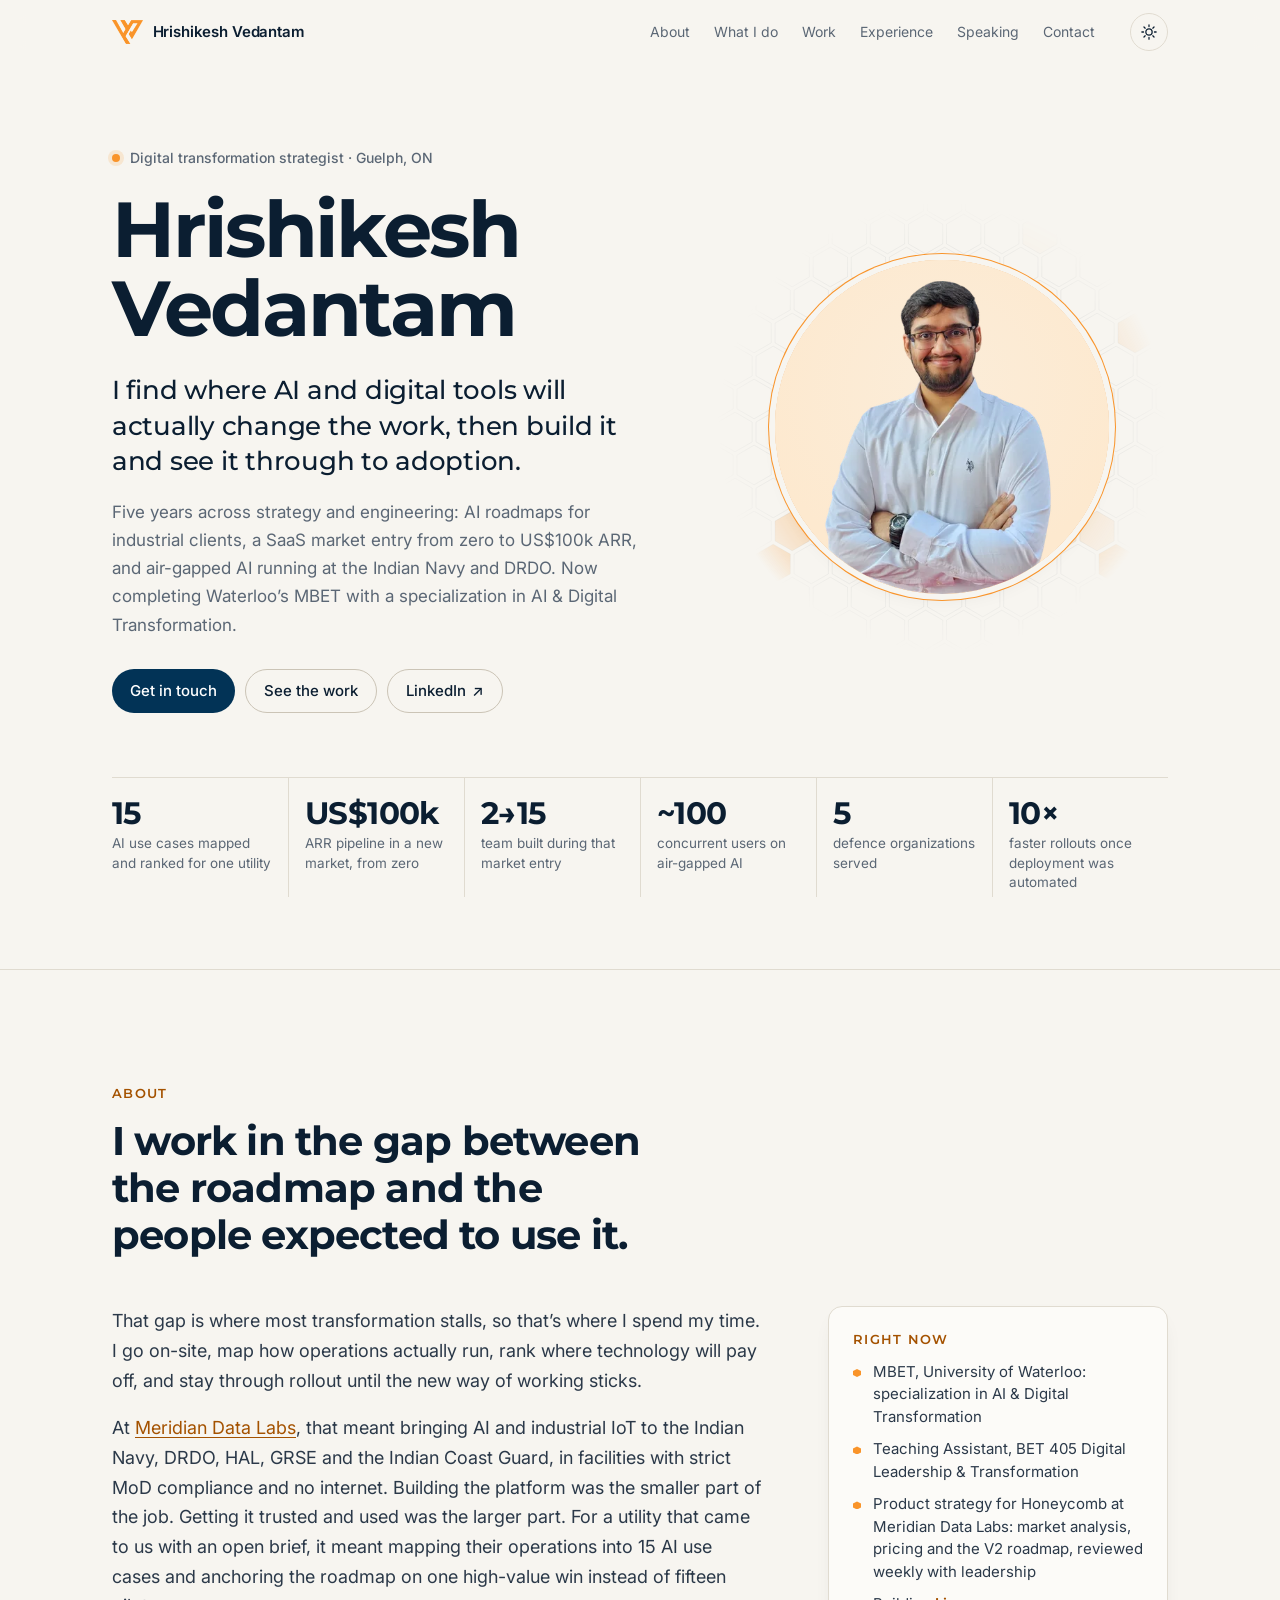
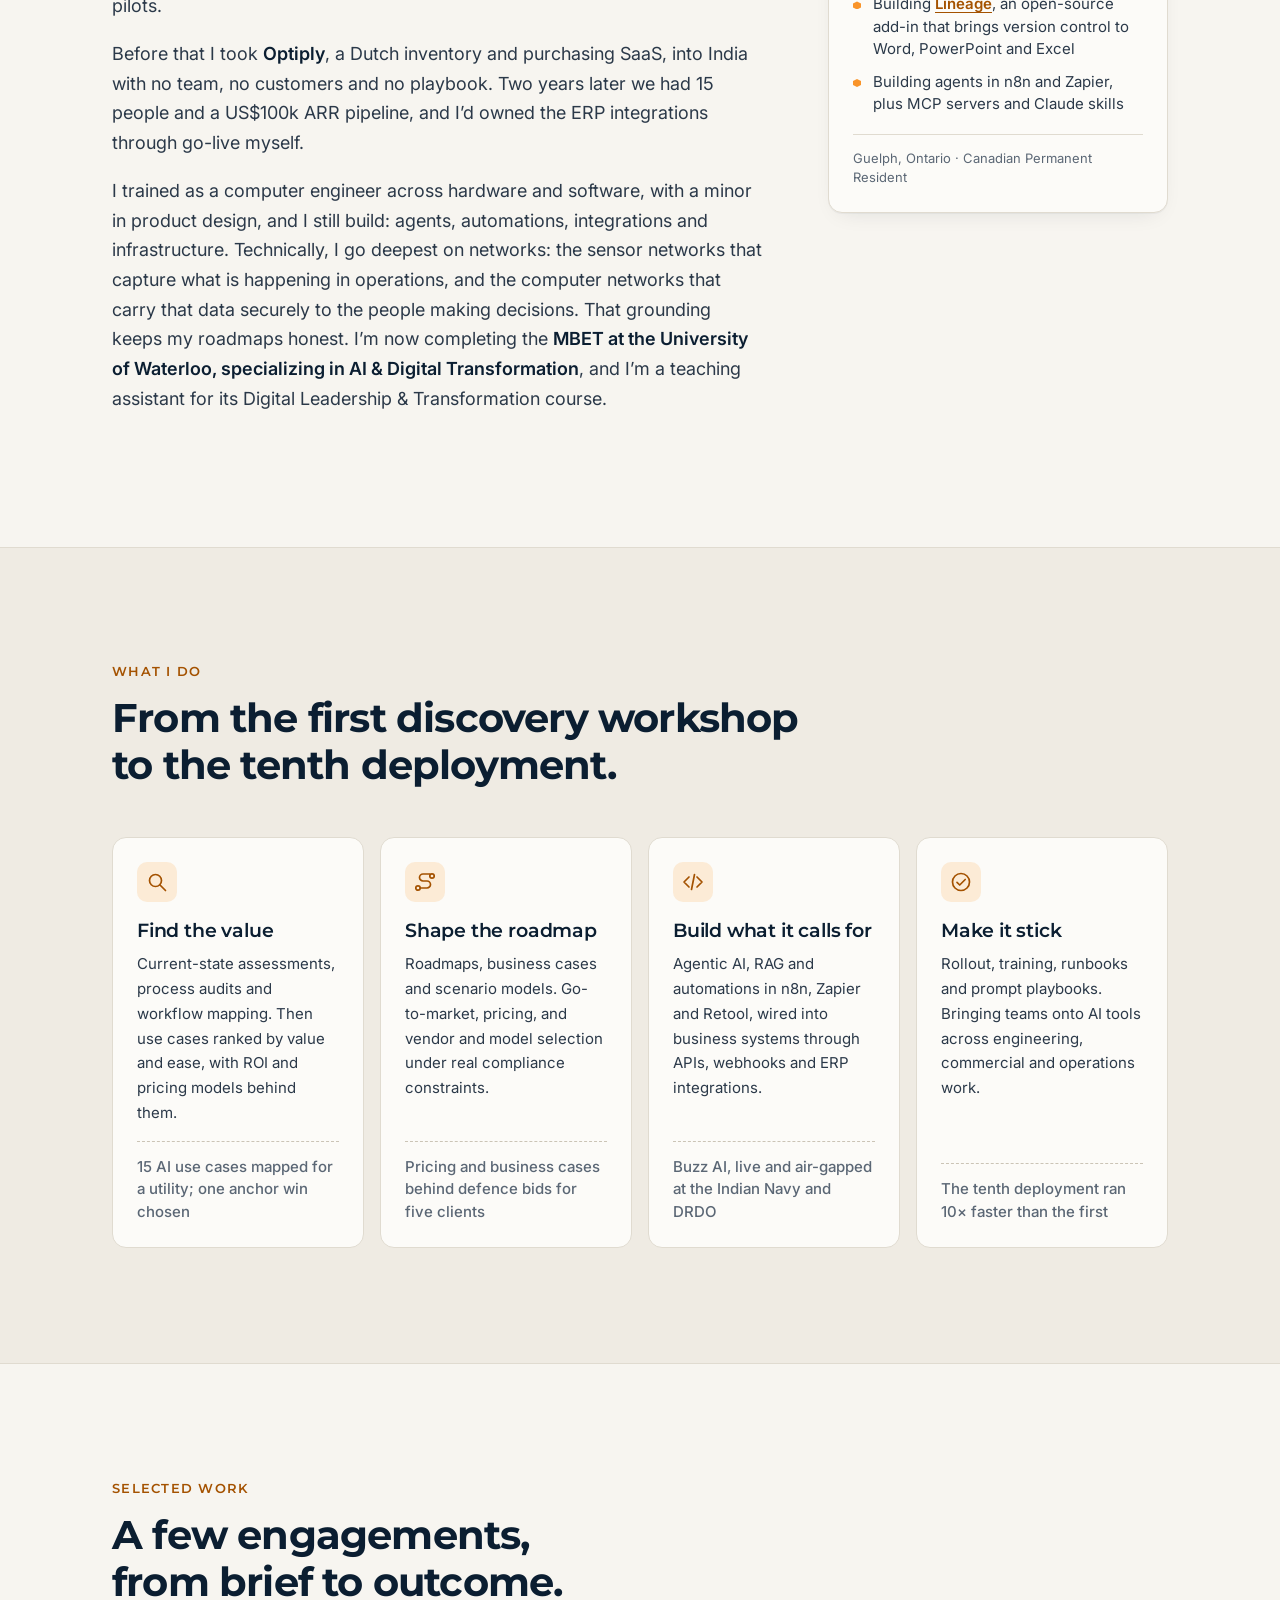
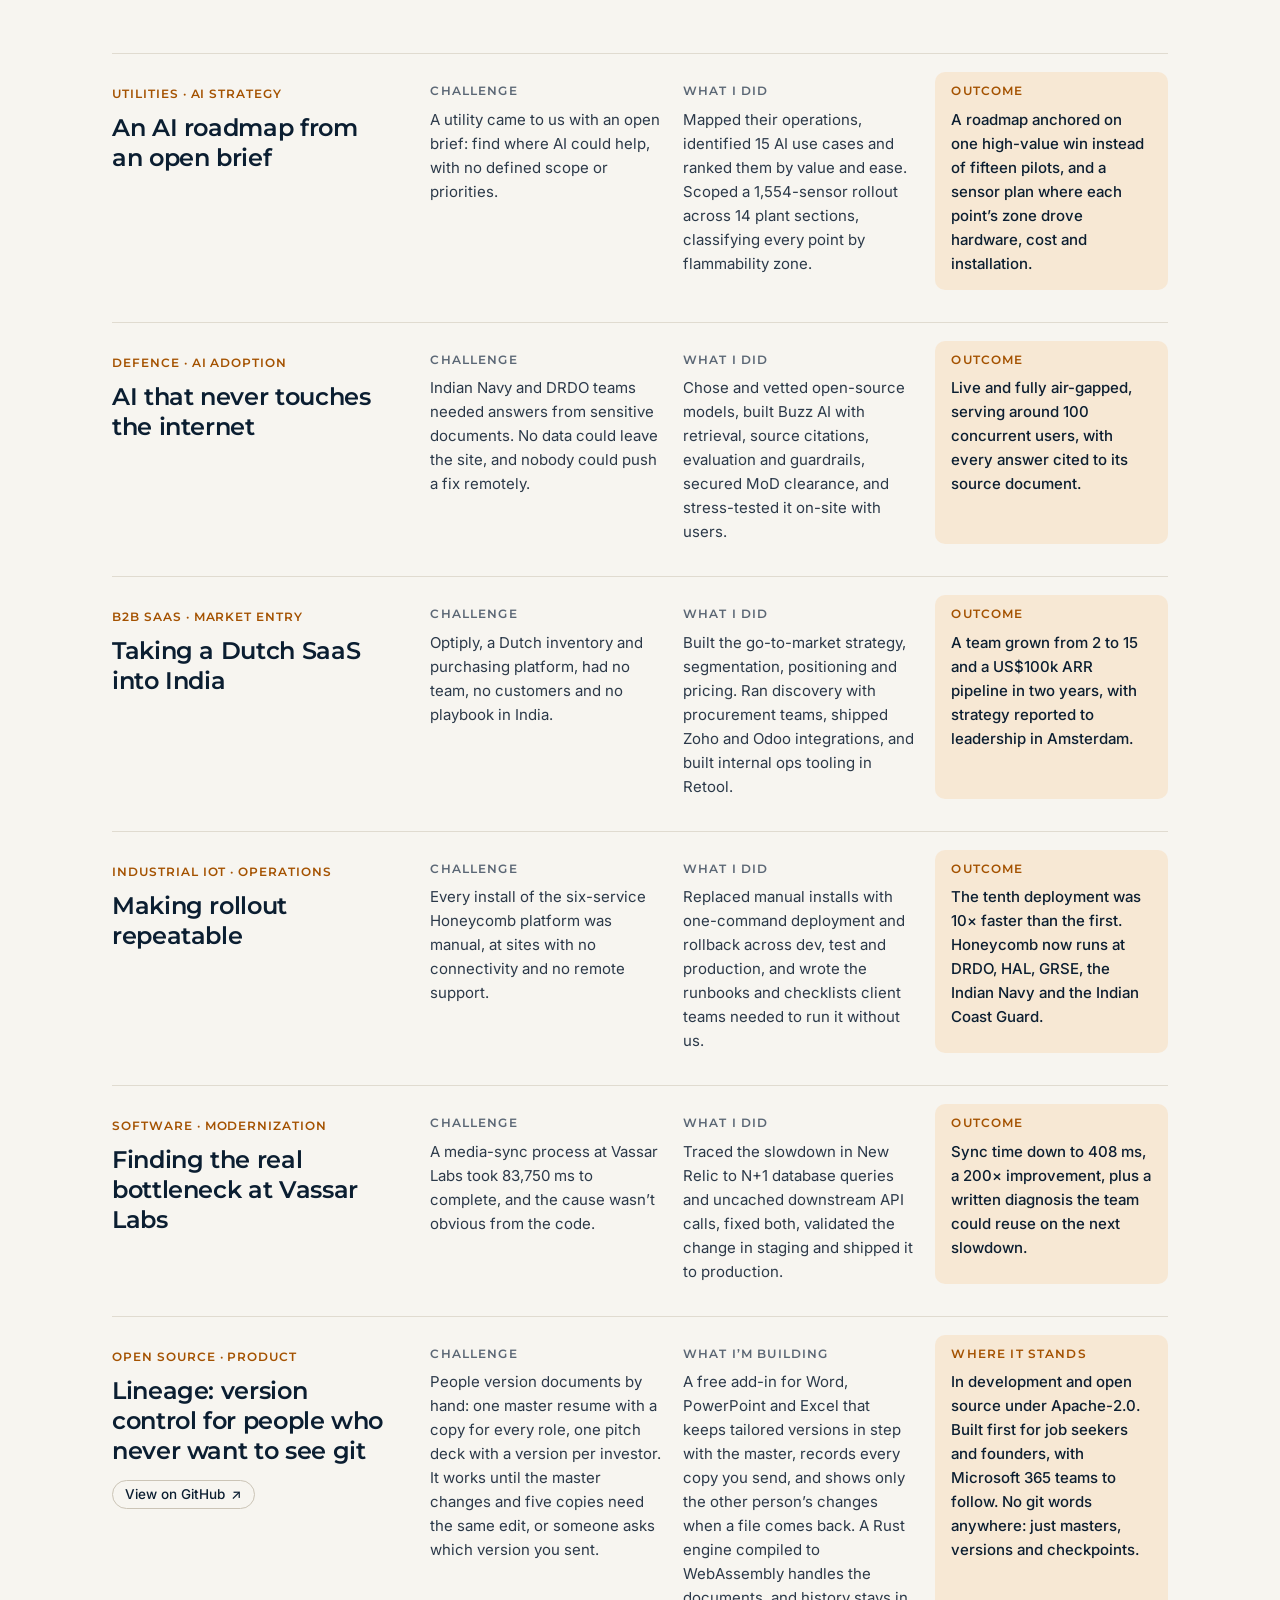
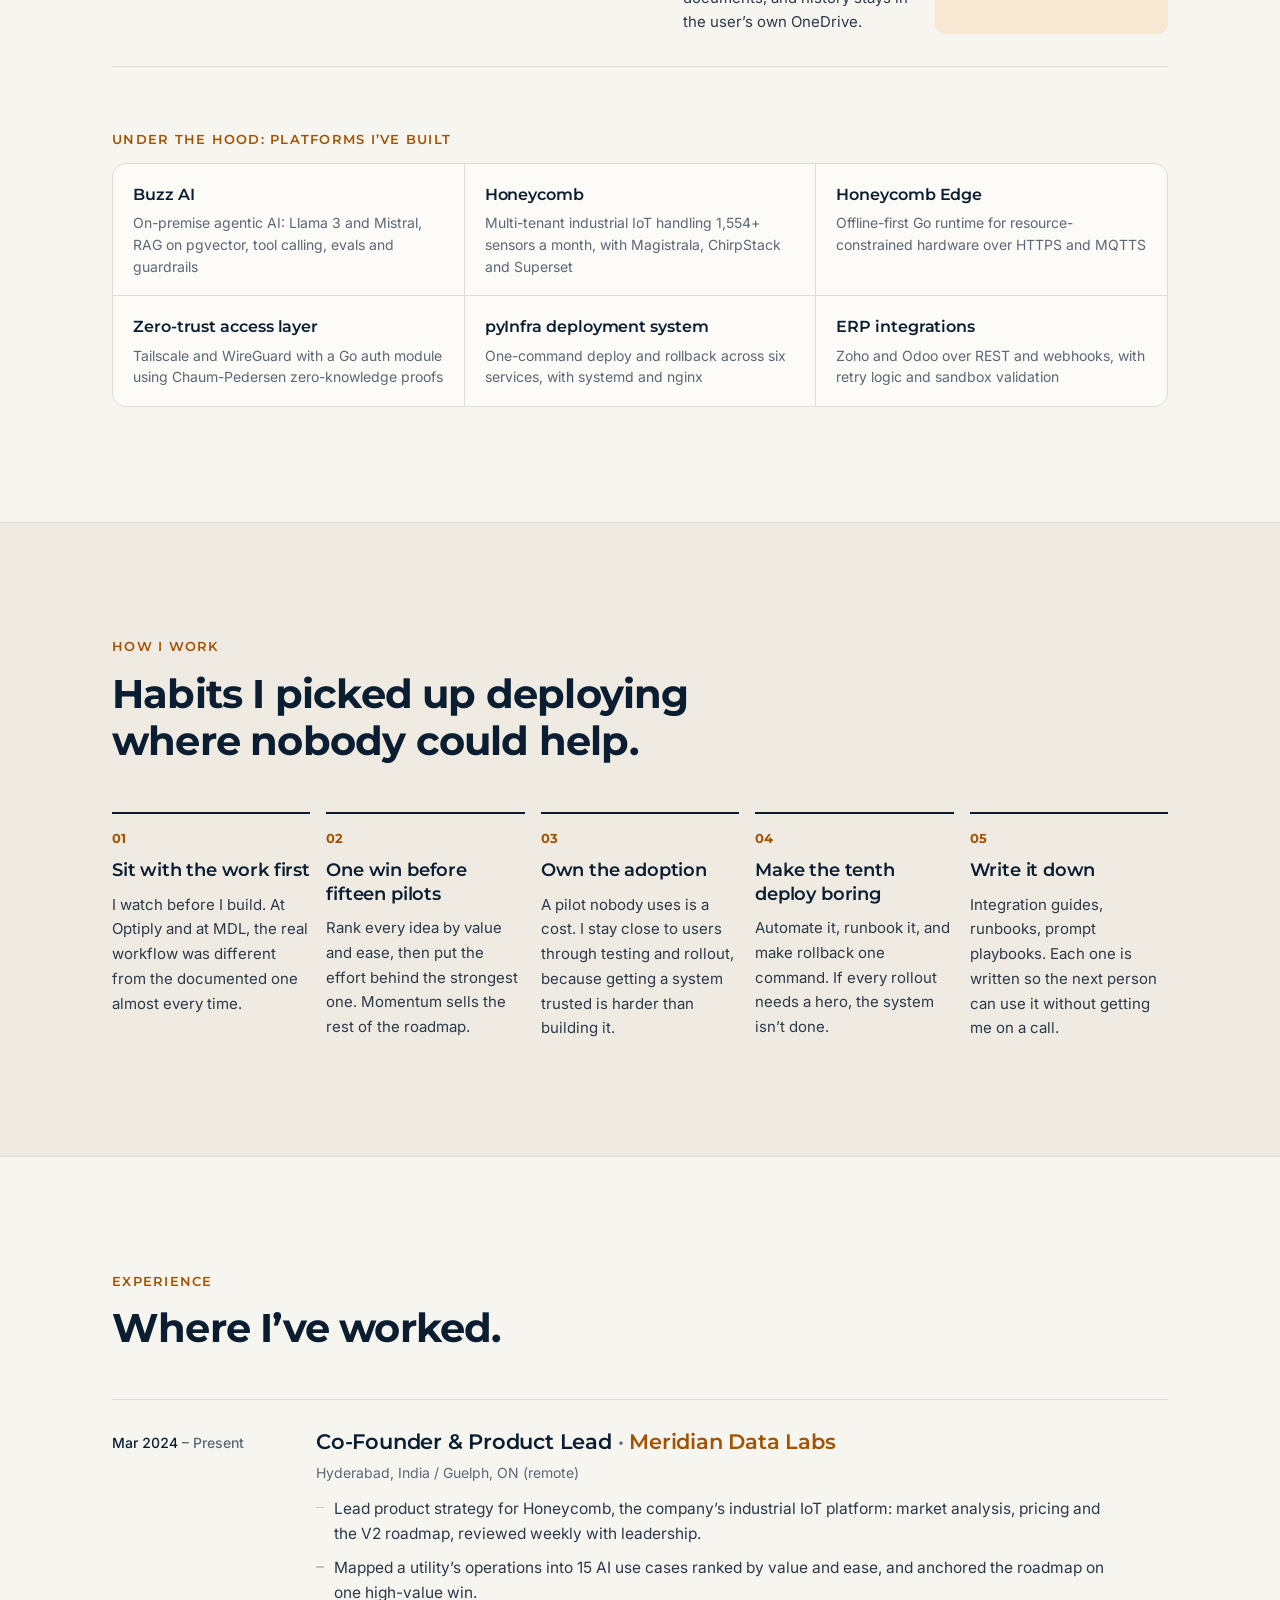
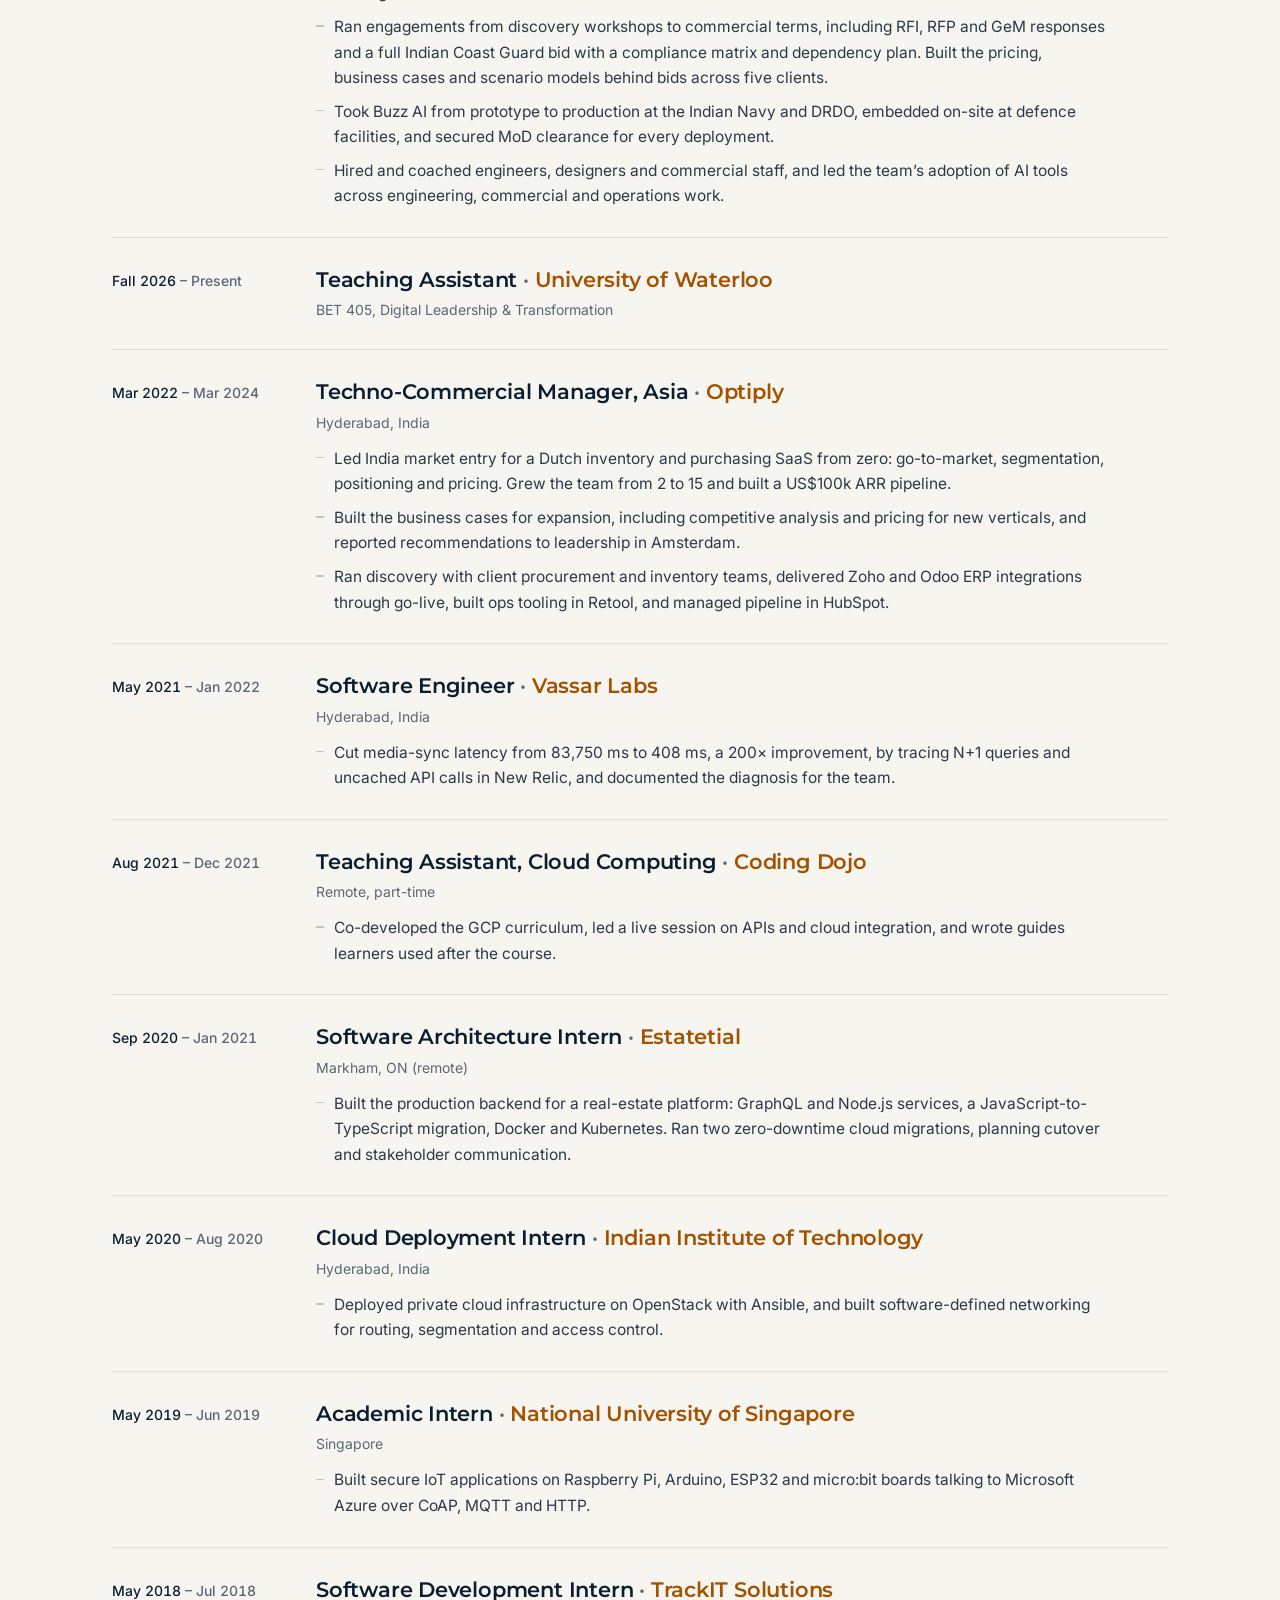
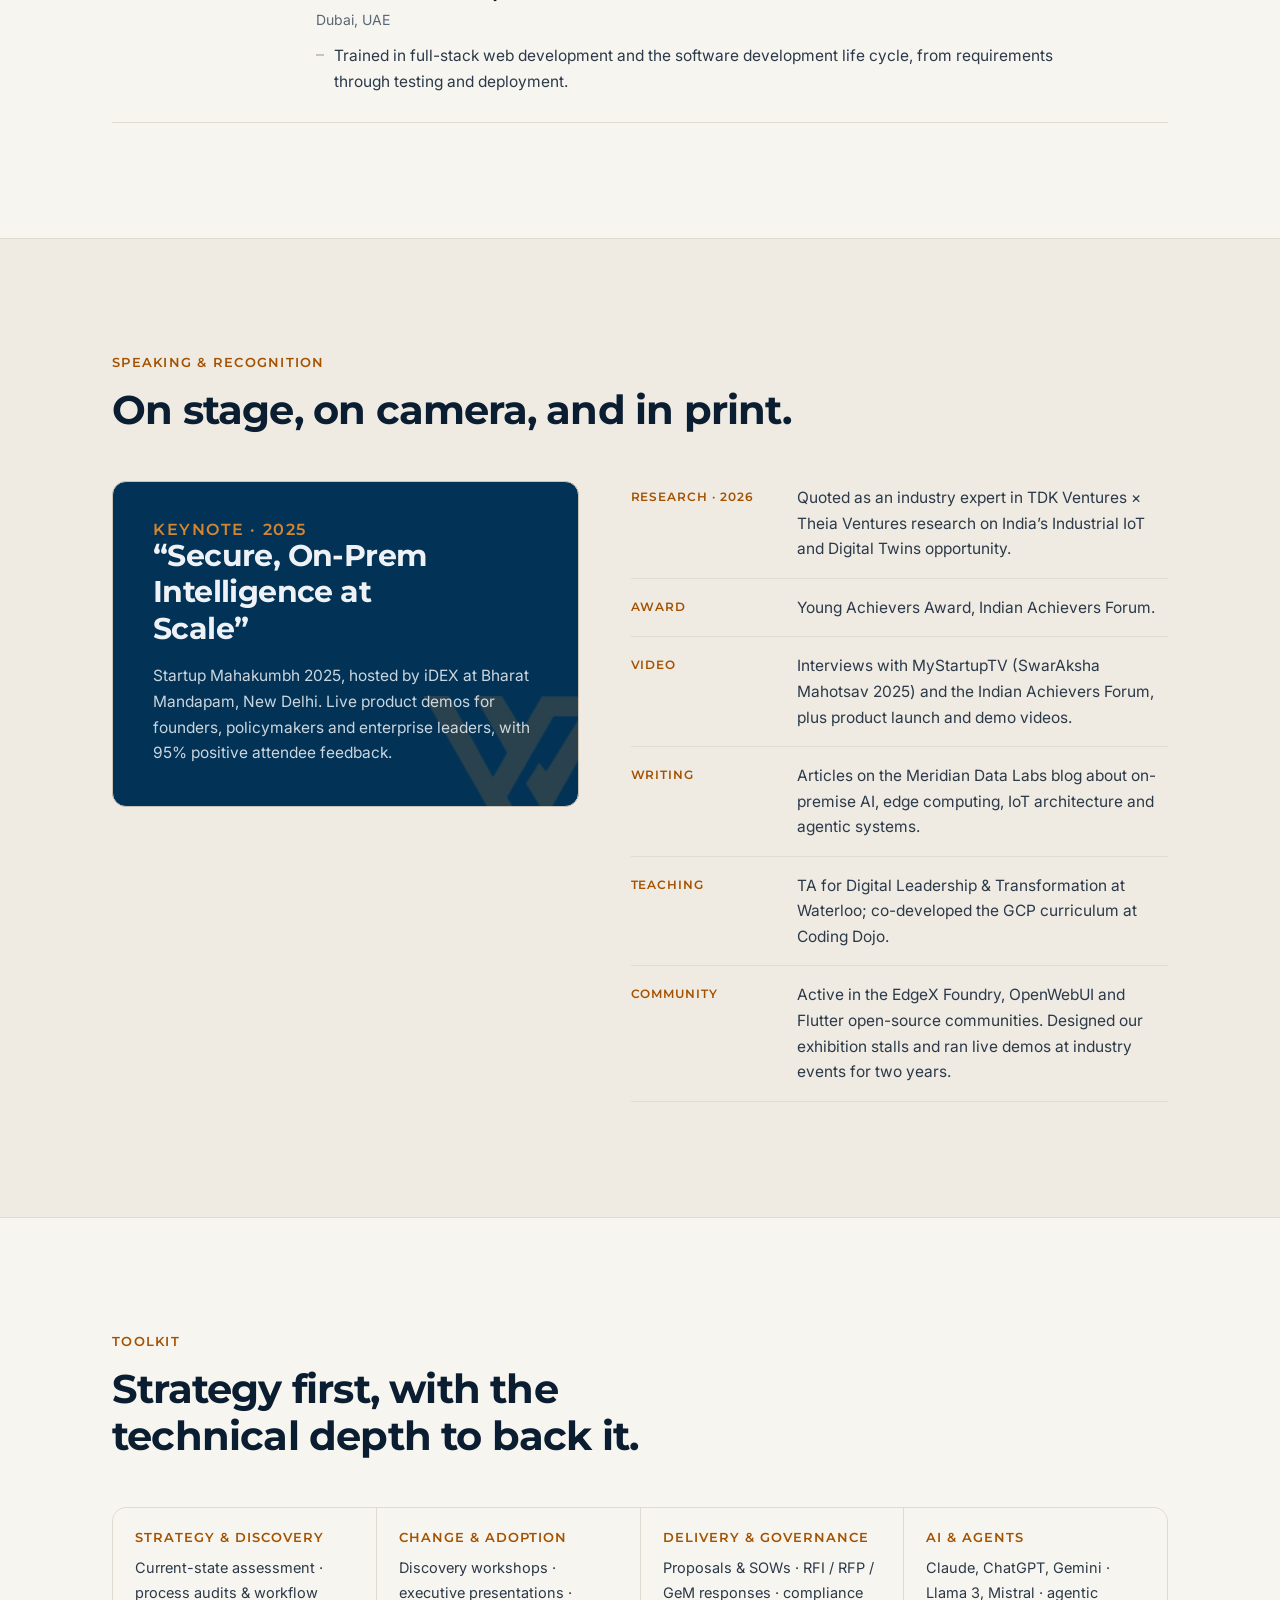
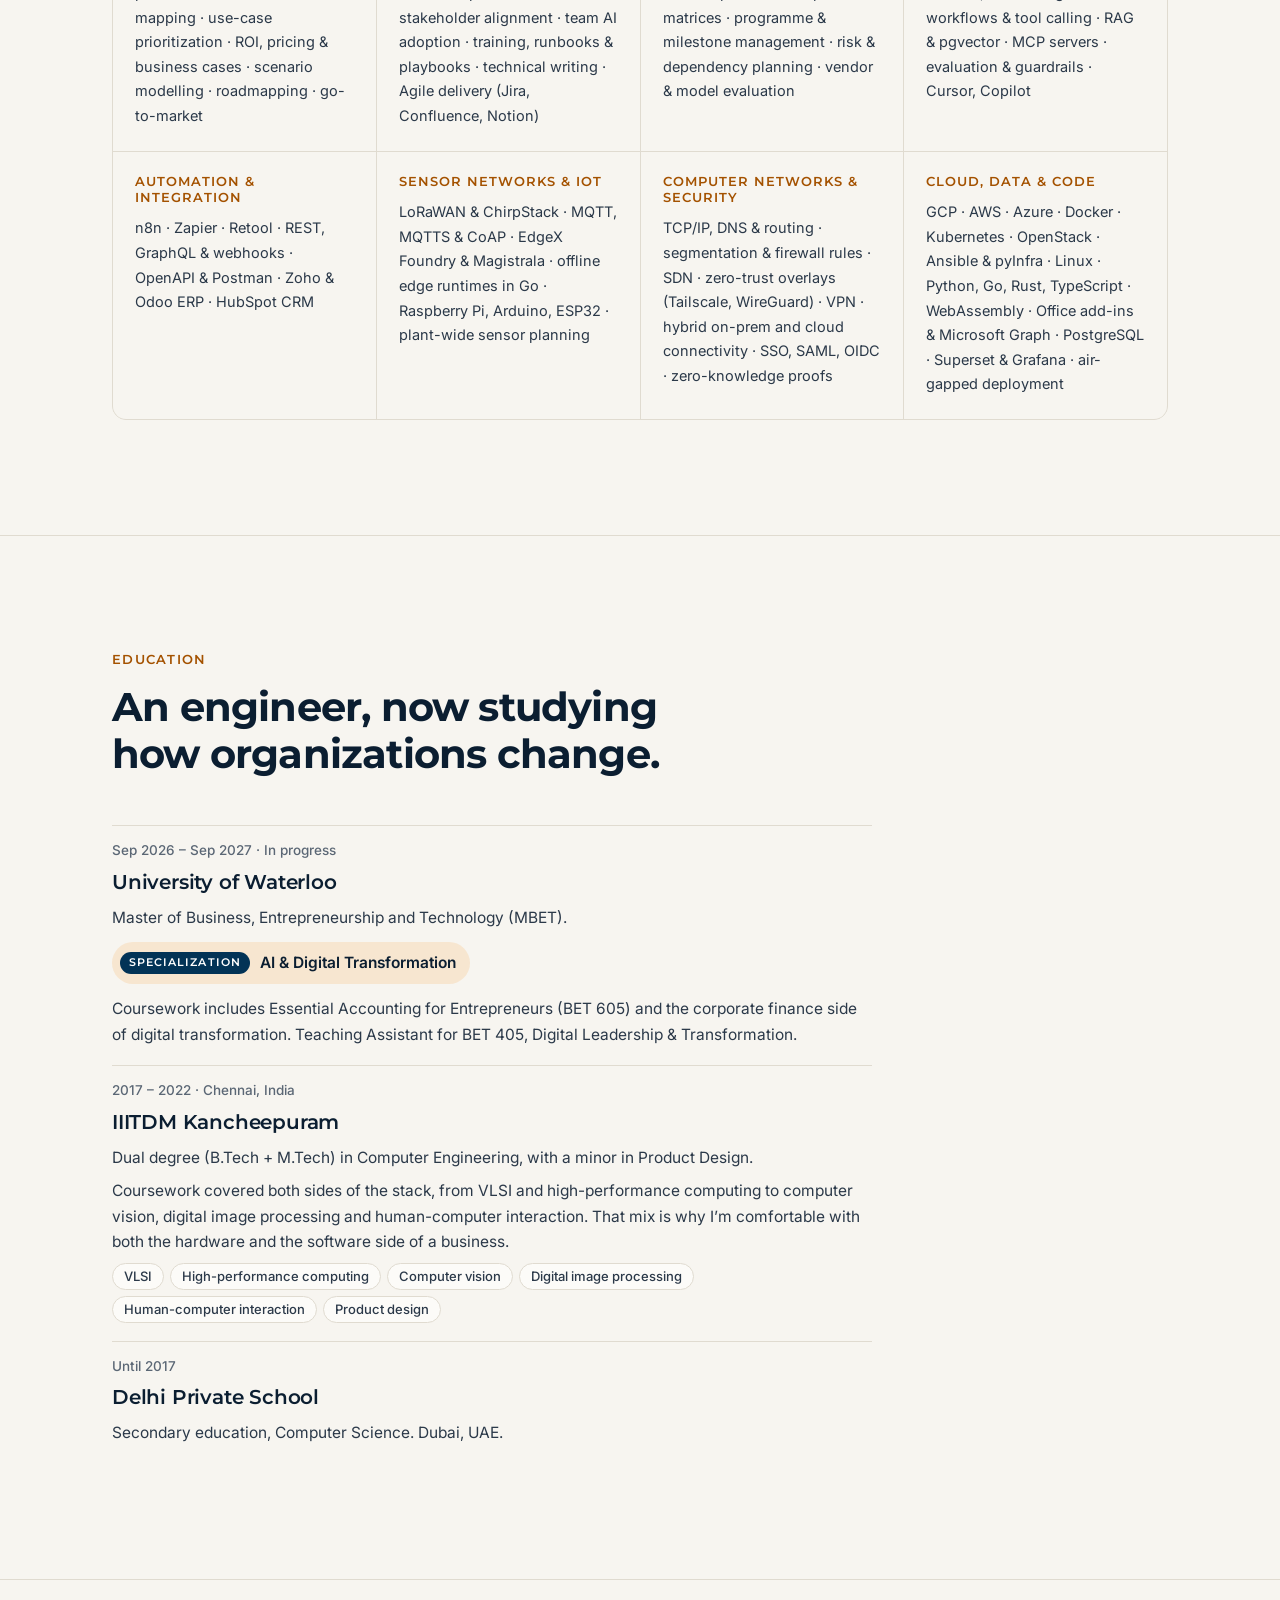
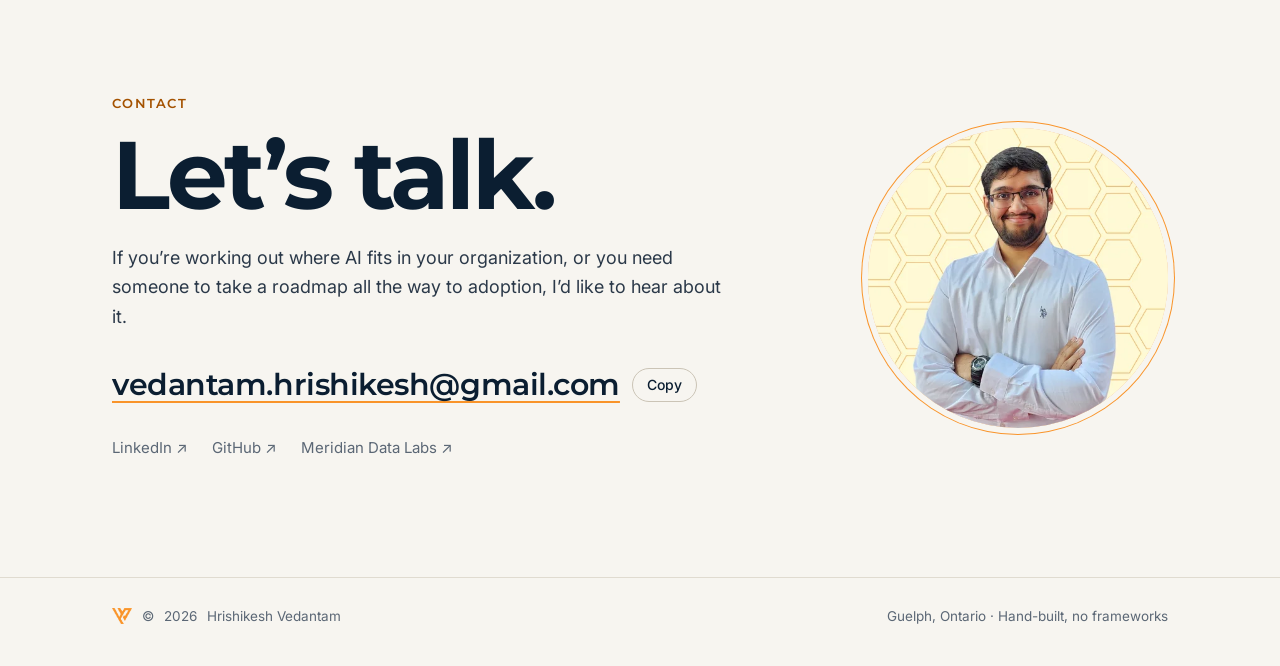
==== index.html @ b10005c1 "Feature Lineage; keep the modernization case to Vassar Labs - New case study for Lineage, the open-s" ====
<!doctype html>
<html lang="en">
<head>
  <meta charset="utf-8">
  <meta name="viewport" content="width=device-width, initial-scale=1">
  <title>Hrishikesh Vedantam | Digital Transformation Strategist</title>
  <meta name="description" content="Digital transformation strategist in Guelph, Ontario. I map how organizations actually work, rank where AI and digital tools will pay off, build what the roadmap calls for, and see adoption through. MBET, University of Waterloo, AI & Digital Transformation.">
  <link rel="canonical" href="https://vedantam.co/">
  <meta name="theme-color" content="#F7F5F0" media="(prefers-color-scheme: light)">
  <meta name="theme-color" content="#01192D" media="(prefers-color-scheme: dark)">

  <meta property="og:type" content="profile">
  <meta property="og:url" content="https://vedantam.co/">
  <meta property="og:title" content="Hrishikesh Vedantam | Digital Transformation Strategist">
  <meta property="og:description" content="I find where AI and digital tools will actually change the work, then build it and see it through to adoption.">
  <meta property="og:image" content="https://vedantam.co/assets/img/og-card.jpg">
  <meta property="og:image:width" content="1200">
  <meta property="og:image:height" content="630">
  <meta property="og:image:alt" content="Hrishikesh Vedantam, Digital Transformation Strategist">
  <meta name="twitter:card" content="summary_large_image">
  <meta name="twitter:image" content="https://vedantam.co/assets/img/og-card.jpg">

  <link rel="icon" href="favicon.ico" sizes="48x48">
  <link rel="icon" href="favicon-32.png" type="image/png" sizes="32x32">
  <link rel="apple-touch-icon" href="apple-touch-icon.png">
  <link rel="preload" as="image" href="assets/img/portrait-960.webp" imagesrcset="assets/img/portrait-480.webp 480w, assets/img/portrait-960.webp 960w" imagesizes="(max-width: 820px) 240px, 440px">
  <link rel="preconnect" href="https://fonts.googleapis.com">
  <link rel="preconnect" href="https://fonts.gstatic.com" crossorigin>
  <link href="https://fonts.googleapis.com/css2?family=Montserrat:wght@500;600;700&family=Inter:wght@400;500;600&display=swap" rel="stylesheet">
  <link rel="stylesheet" href="assets/style.css">

  <script>
    document.documentElement.classList.add('js');
    try {
      var t = localStorage.getItem('theme');
      if (t === 'light' || t === 'dark') document.documentElement.setAttribute('data-theme', t);
    } catch (e) {}
  </script>

  <script type="application/ld+json">
  {
    "@context": "https://schema.org",
    "@type": "Person",
    "name": "Hrishikesh Vedantam",
    "url": "https://vedantam.co/",
    "image": "https://vedantam.co/assets/img/portrait-960.webp",
    "jobTitle": "Digital Transformation Strategist",
    "worksFor": { "@type": "Organization", "name": "Meridian Data Labs", "url": "https://www.meridiandatalabs.com" },
    "alumniOf": [
      { "@type": "CollegeOrUniversity", "name": "University of Waterloo" },
      { "@type": "CollegeOrUniversity", "name": "IIITDM Kancheepuram" }
    ],
    "knowsAbout": ["Digital transformation", "Sensor networks", "Computer networks", "AI strategy", "AI adoption", "Agentic AI", "Industrial IoT", "Go-to-market strategy", "Workflow automation"],
    "address": { "@type": "PostalAddress", "addressLocality": "Guelph", "addressRegion": "ON", "addressCountry": "CA" },
    "sameAs": [
      "https://www.linkedin.com/in/hrishikesh-vedantam",
      "https://github.com/Shiki992"
    ]
  }
  </script>
</head>
<body>
  <a class="skip" href="#main">Skip to content</a>

  <header class="topbar">
    <div class="wrap topbar-inner">
      <a class="brand" href="#top" aria-label="Hrishikesh Vedantam, back to top">
        <img class="brand-mark" src="assets/img/logo-mark.png" alt="" width="40" height="32">
        <span>Hrishikesh Vedantam</span>
      </a>
      <nav class="nav" aria-label="Sections">
        <a href="#about">About</a>
        <a href="#services">What I do</a>
        <a href="#work">Work</a>
        <a href="#experience">Experience</a>
        <a href="#speaking">Speaking</a>
        <a href="#contact">Contact</a>
      </nav>
      <button class="theme-toggle" type="button" aria-label="Toggle dark mode">
        <svg class="i-sun" viewBox="0 0 24 24" aria-hidden="true"><circle cx="12" cy="12" r="4.2"/><path d="M12 2.5v2.2M12 19.3v2.2M2.5 12h2.2M19.3 12h2.2M5.3 5.3l1.6 1.6M17.1 17.1l1.6 1.6M5.3 18.7l1.6-1.6M17.1 6.9l1.6-1.6"/></svg>
        <svg class="i-moon" viewBox="0 0 24 24" aria-hidden="true"><path d="M20 14.6A8.2 8.2 0 0 1 9.4 4a8.2 8.2 0 1 0 10.6 10.6Z"/></svg>
      </button>
    </div>
  </header>

  <main id="main">
    <!-- Hero -->
    <section class="hero" id="top">
      <div class="wrap hero-grid">
        <div class="hero-copy">
          <p class="eyebrow"><span class="dot" aria-hidden="true"></span>Digital transformation strategist &middot; Guelph, ON</p>
          <h1>Hrishikesh Vedantam</h1>
          <p class="lede">I find where AI and digital tools will actually change the work, then build it and see it through to adoption.</p>
          <p class="hero-sub">Five years across strategy and engineering: AI roadmaps for industrial clients, a SaaS market entry from zero to US$100k ARR, and air-gapped AI running at the Indian Navy and DRDO. Now completing Waterloo&rsquo;s MBET with a specialization in AI &amp; Digital Transformation.</p>
          <div class="cta-row">
            <a class="btn btn-primary" href="#contact">Get in touch</a>
            <a class="btn btn-ghost" href="#work">See the work</a>
            <a class="btn btn-ghost" href="https://www.linkedin.com/in/hrishikesh-vedantam" target="_blank" rel="noopener">LinkedIn <span aria-hidden="true">&#8599;</span></a>
          </div>
        </div>
        <div class="hero-art">
          <canvas id="hive" aria-hidden="true"></canvas>
          <div class="portrait">
            <img src="assets/img/portrait-960.webp" srcset="assets/img/portrait-480.webp 480w, assets/img/portrait-960.webp 960w" sizes="(max-width: 820px) 240px, 440px" width="960" height="960" alt="Hrishikesh Vedantam, smiling, arms crossed, in a white shirt">
          </div>
        </div>
      </div>

      <div class="wrap">
        <dl class="stats">
          <div class="stat"><dt>AI use cases mapped and ranked for one utility</dt><dd>15</dd></div>
          <div class="stat"><dt>ARR pipeline in a new market, from zero</dt><dd>US$100k</dd></div>
          <div class="stat"><dt>team built during that market entry</dt><dd>2&rarr;15</dd></div>
          <div class="stat"><dt>concurrent users on air-gapped AI</dt><dd>~100</dd></div>
          <div class="stat"><dt>defence organizations served</dt><dd>5</dd></div>
          <div class="stat"><dt>faster rollouts once deployment was automated</dt><dd>10&times;</dd></div>
        </dl>
      </div>
    </section>

    <!-- About -->
    <section class="section" id="about" aria-labelledby="about-h">
      <div class="wrap two-col">
        <header class="section-head">
          <p class="kicker">About</p>
          <h2 id="about-h">I work in the gap between the roadmap and the people expected to use it.</h2>
        </header>
        <div class="prose reveal">
          <p>That gap is where most transformation stalls, so that&rsquo;s where I spend my time. I go on-site, map how operations actually run, rank where technology will pay off, and stay through rollout until the new way of working sticks.</p>
          <p>At <a href="https://www.meridiandatalabs.com" target="_blank" rel="noopener">Meridian Data Labs</a>, that meant bringing AI and industrial IoT to the Indian Navy, DRDO, HAL, GRSE and the Indian Coast Guard, in facilities with strict MoD compliance and no internet. Building the platform was the smaller part of the job. Getting it trusted and used was the larger part. For a utility that came to us with an open brief, it meant mapping their operations into 15 AI use cases and anchoring the roadmap on one high-value win instead of fifteen pilots.</p>
          <p>Before that I took <strong>Optiply</strong>, a Dutch inventory and purchasing SaaS, into India with no team, no customers and no playbook. Two years later we had 15 people and a US$100k ARR pipeline, and I&rsquo;d owned the ERP integrations through go-live myself.</p>
          <p>I trained as a computer engineer across hardware and software, with a minor in product design, and I still build: agents, automations, integrations and infrastructure. Technically, I go deepest on networks: the sensor networks that capture what is happening in operations, and the computer networks that carry that data securely to the people making decisions. That grounding keeps my roadmaps honest. I&rsquo;m now completing the <strong>MBET at the University of Waterloo, specializing in AI &amp; Digital Transformation</strong>, and I&rsquo;m a teaching assistant for its Digital Leadership &amp; Transformation course.</p>
        </div>
        <aside class="now reveal" aria-label="Currently">
          <p class="kicker">Right now</p>
          <ul>
            <li>MBET, University of Waterloo: specialization in AI &amp; Digital Transformation</li>
            <li>Teaching Assistant, BET 405 Digital Leadership &amp; Transformation</li>
            <li>Product strategy for Honeycomb at Meridian Data Labs: market analysis, pricing and the V2 roadmap, reviewed weekly with leadership</li>
            <li>Building <a href="https://github.com/Shiki992/lineage" target="_blank" rel="noopener">Lineage</a>, an open-source add-in that brings version control to Word, PowerPoint and Excel</li>
            <li>Building agents in n8n and Zapier, plus MCP servers and Claude skills</li>
          </ul>
          <p class="now-meta">Guelph, Ontario &middot; Canadian Permanent Resident</p>
        </aside>
      </div>
    </section>

    <!-- Services -->
    <section class="section section-tint" id="services" aria-labelledby="svc-h">
      <div class="wrap">
        <header class="section-head">
          <p class="kicker">What I do</p>
          <h2 id="svc-h">From the first discovery workshop to the tenth deployment.</h2>
        </header>
        <div class="services">
          <article class="service reveal">
            <svg class="svc-icon" viewBox="0 0 24 24" aria-hidden="true"><circle cx="10.5" cy="10.5" r="6"/><path d="m15 15 5.5 5.5"/></svg>
            <h3>Find the value</h3>
            <p>Current-state assessments, process audits and workflow mapping. Then use cases ranked by value and ease, with ROI and pricing models behind them.</p>
            <p class="proof">15 AI use cases mapped for a utility; one anchor win chosen</p>
          </article>
          <article class="service reveal">
            <svg class="svc-icon" viewBox="0 0 24 24" aria-hidden="true"><circle cx="5" cy="18" r="2.2"/><circle cx="19" cy="6" r="2.2"/><path d="M7.2 18H14a3.5 3.5 0 0 0 0-7h-4a3.5 3.5 0 0 1 0-7h6.8"/></svg>
            <h3>Shape the roadmap</h3>
            <p>Roadmaps, business cases and scenario models. Go-to-market, pricing, and vendor and model selection under real compliance constraints.</p>
            <p class="proof">Pricing and business cases behind defence bids for five clients</p>
          </article>
          <article class="service reveal">
            <svg class="svc-icon" viewBox="0 0 24 24" aria-hidden="true"><path d="m8 7-5 5 5 5M16 7l5 5-5 5M13.5 4.5l-3 15"/></svg>
            <h3>Build what it calls for</h3>
            <p>Agentic AI, RAG and automations in n8n, Zapier and Retool, wired into business systems through APIs, webhooks and ERP integrations.</p>
            <p class="proof">Buzz AI, live and air-gapped at the Indian Navy and DRDO</p>
          </article>
          <article class="service reveal">
            <svg class="svc-icon" viewBox="0 0 24 24" aria-hidden="true"><circle cx="12" cy="12" r="8.5"/><path d="m8 12.3 2.7 2.7L16.2 9.5"/></svg>
            <h3>Make it stick</h3>
            <p>Rollout, training, runbooks and prompt playbooks. Bringing teams onto AI tools across engineering, commercial and operations work.</p>
            <p class="proof">The tenth deployment ran 10&times; faster than the first</p>
          </article>
        </div>
      </div>
    </section>

    <!-- Work -->
    <section class="section" id="work" aria-labelledby="work-h">
      <div class="wrap">
        <header class="section-head">
          <p class="kicker">Selected work</p>
          <h2 id="work-h">A few engagements, from brief to outcome.</h2>
        </header>

        <div class="cases">
          <article class="case reveal">
            <header class="case-head">
              <p class="case-tag">Utilities &middot; AI strategy</p>
              <h3>An AI roadmap from an open brief</h3>
            </header>
            <dl class="case-body">
              <div><dt>Challenge</dt><dd>A utility came to us with an open brief: find where AI could help, with no defined scope or priorities.</dd></div>
              <div><dt>What I did</dt><dd>Mapped their operations, identified 15 AI use cases and ranked them by value and ease. Scoped a 1,554-sensor rollout across 14 plant sections, classifying every point by flammability zone.</dd></div>
              <div class="case-outcome"><dt>Outcome</dt><dd>A roadmap anchored on one high-value win instead of fifteen pilots, and a sensor plan where each point&rsquo;s zone drove hardware, cost and installation.</dd></div>
            </dl>
          </article>

          <article class="case reveal">
            <header class="case-head">
              <p class="case-tag">Defence &middot; AI adoption</p>
              <h3>AI that never touches the internet</h3>
            </header>
            <dl class="case-body">
              <div><dt>Challenge</dt><dd>Indian Navy and DRDO teams needed answers from sensitive documents. No data could leave the site, and nobody could push a fix remotely.</dd></div>
              <div><dt>What I did</dt><dd>Chose and vetted open-source models, built Buzz AI with retrieval, source citations, evaluation and guardrails, secured MoD clearance, and stress-tested it on-site with users.</dd></div>
              <div class="case-outcome"><dt>Outcome</dt><dd>Live and fully air-gapped, serving around 100 concurrent users, with every answer cited to its source document.</dd></div>
            </dl>
          </article>

          <article class="case reveal">
            <header class="case-head">
              <p class="case-tag">B2B SaaS &middot; Market entry</p>
              <h3>Taking a Dutch SaaS into India</h3>
            </header>
            <dl class="case-body">
              <div><dt>Challenge</dt><dd>Optiply, a Dutch inventory and purchasing platform, had no team, no customers and no playbook in India.</dd></div>
              <div><dt>What I did</dt><dd>Built the go-to-market strategy, segmentation, positioning and pricing. Ran discovery with procurement teams, shipped Zoho and Odoo integrations, and built internal ops tooling in Retool.</dd></div>
              <div class="case-outcome"><dt>Outcome</dt><dd>A team grown from 2 to 15 and a US$100k ARR pipeline in two years, with strategy reported to leadership in Amsterdam.</dd></div>
            </dl>
          </article>

          <article class="case reveal">
            <header class="case-head">
              <p class="case-tag">Industrial IoT &middot; Operations</p>
              <h3>Making rollout repeatable</h3>
            </header>
            <dl class="case-body">
              <div><dt>Challenge</dt><dd>Every install of the six-service Honeycomb platform was manual, at sites with no connectivity and no remote support.</dd></div>
              <div><dt>What I did</dt><dd>Replaced manual installs with one-command deployment and rollback across dev, test and production, and wrote the runbooks and checklists client teams needed to run it without us.</dd></div>
              <div class="case-outcome"><dt>Outcome</dt><dd>The tenth deployment was 10&times; faster than the first. Honeycomb now runs at DRDO, HAL, GRSE, the Indian Navy and the Indian Coast Guard.</dd></div>
            </dl>
          </article>

          <article class="case reveal">
            <header class="case-head">
              <p class="case-tag">Software &middot; Modernization</p>
              <h3>Finding the real bottleneck at Vassar Labs</h3>
            </header>
            <dl class="case-body">
              <div><dt>Challenge</dt><dd>A media-sync process at Vassar Labs took 83,750 ms to complete, and the cause wasn&rsquo;t obvious from the code.</dd></div>
              <div><dt>What I did</dt><dd>Traced the slowdown in New Relic to N+1 database queries and uncached downstream API calls, fixed both, validated the change in staging and shipped it to production.</dd></div>
              <div class="case-outcome"><dt>Outcome</dt><dd>Sync time down to 408 ms, a 200&times; improvement, plus a written diagnosis the team could reuse on the next slowdown.</dd></div>
            </dl>
          </article>

          <article class="case reveal">
            <header class="case-head">
              <p class="case-tag">Open source &middot; Product</p>
              <h3>Lineage: version control for people who never want to see git</h3>
              <a class="case-link" href="https://github.com/Shiki992/lineage" target="_blank" rel="noopener">View on GitHub <span aria-hidden="true">&#8599;</span></a>
            </header>
            <dl class="case-body">
              <div><dt>Challenge</dt><dd>People version documents by hand: one master resume with a copy for every role, one pitch deck with a version per investor. It works until the master changes and five copies need the same edit, or someone asks which version you sent.</dd></div>
              <div><dt>What I&rsquo;m building</dt><dd>A free add-in for Word, PowerPoint and Excel that keeps tailored versions in step with the master, records every copy you send, and shows only the other person&rsquo;s changes when a file comes back. A Rust engine compiled to WebAssembly handles the documents, and history stays in the user&rsquo;s own OneDrive.</dd></div>
              <div class="case-outcome"><dt>Where it stands</dt><dd>In development and open source under Apache-2.0. Built first for job seekers and founders, with Microsoft 365 teams to follow. No git words anywhere: just masters, versions and checkpoints.</dd></div>
            </dl>
          </article>
        </div>

        <div class="built reveal">
          <p class="kicker">Under the hood: platforms I&rsquo;ve built</p>
          <ul class="built-list">
            <li><strong>Buzz AI</strong><span>On-premise agentic AI: Llama 3 and Mistral, RAG on pgvector, tool calling, evals and guardrails</span></li>
            <li><strong>Honeycomb</strong><span>Multi-tenant industrial IoT handling 1,554+ sensors a month, with Magistrala, ChirpStack and Superset</span></li>
            <li><strong>Honeycomb Edge</strong><span>Offline-first Go runtime for resource-constrained hardware over HTTPS and MQTTS</span></li>
            <li><strong>Zero-trust access layer</strong><span>Tailscale and WireGuard with a Go auth module using Chaum-Pedersen zero-knowledge proofs</span></li>
            <li><strong>pyInfra deployment system</strong><span>One-command deploy and rollback across six services, with systemd and nginx</span></li>
            <li><strong>ERP integrations</strong><span>Zoho and Odoo over REST and webhooks, with retry logic and sandbox validation</span></li>
          </ul>
        </div>
      </div>
    </section>

    <!-- Principles -->
    <section class="section section-tint" aria-labelledby="how-h">
      <div class="wrap">
        <header class="section-head">
          <p class="kicker">How I work</p>
          <h2 id="how-h">Habits I picked up deploying where nobody could help.</h2>
        </header>
        <ol class="principles">
          <li class="reveal">
            <h3>Sit with the work first</h3>
            <p>I watch before I build. At Optiply and at MDL, the real workflow was different from the documented one almost every time.</p>
          </li>
          <li class="reveal">
            <h3>One win before fifteen pilots</h3>
            <p>Rank every idea by value and ease, then put the effort behind the strongest one. Momentum sells the rest of the roadmap.</p>
          </li>
          <li class="reveal">
            <h3>Own the adoption</h3>
            <p>A pilot nobody uses is a cost. I stay close to users through testing and rollout, because getting a system trusted is harder than building it.</p>
          </li>
          <li class="reveal">
            <h3>Make the tenth deploy boring</h3>
            <p>Automate it, runbook it, and make rollback one command. If every rollout needs a hero, the system isn&rsquo;t done.</p>
          </li>
          <li class="reveal">
            <h3>Write it down</h3>
            <p>Integration guides, runbooks, prompt playbooks. Each one is written so the next person can use it without getting me on a call.</p>
          </li>
        </ol>
      </div>
    </section>

    <!-- Experience -->
    <section class="section" id="experience" aria-labelledby="exp-h">
      <div class="wrap">
        <header class="section-head">
          <p class="kicker">Experience</p>
          <h2 id="exp-h">Where I&rsquo;ve worked.</h2>
        </header>

        <ol class="timeline">
          <li class="job reveal">
            <div class="job-when"><time>Mar 2024</time> &ndash; Present</div>
            <div class="job-body">
              <h3>Co-Founder &amp; Product Lead <span class="at">Meridian Data Labs</span></h3>
              <p class="job-where">Hyderabad, India / Guelph, ON (remote)</p>
              <ul>
                <li>Lead product strategy for Honeycomb, the company&rsquo;s industrial IoT platform: market analysis, pricing and the V2 roadmap, reviewed weekly with leadership.</li>
                <li>Mapped a utility&rsquo;s operations into 15 AI use cases ranked by value and ease, and anchored the roadmap on one high-value win.</li>
                <li>Ran engagements from discovery workshops to commercial terms, including RFI, RFP and GeM responses and a full Indian Coast Guard bid with a compliance matrix and dependency plan. Built the pricing, business cases and scenario models behind bids across five clients.</li>
                <li>Took Buzz AI from prototype to production at the Indian Navy and DRDO, embedded on-site at defence facilities, and secured MoD clearance for every deployment.</li>
                <li>Hired and coached engineers, designers and commercial staff, and led the team&rsquo;s adoption of AI tools across engineering, commercial and operations work.</li>
              </ul>
            </div>
          </li>

          <li class="job reveal">
            <div class="job-when"><time>Fall 2026</time> &ndash; Present</div>
            <div class="job-body">
              <h3>Teaching Assistant <span class="at">University of Waterloo</span></h3>
              <p class="job-where">BET 405, Digital Leadership &amp; Transformation</p>
            </div>
          </li>

          <li class="job reveal">
            <div class="job-when"><time>Mar 2022</time> &ndash; Mar 2024</div>
            <div class="job-body">
              <h3>Techno-Commercial Manager, Asia <span class="at">Optiply</span></h3>
              <p class="job-where">Hyderabad, India</p>
              <ul>
                <li>Led India market entry for a Dutch inventory and purchasing SaaS from zero: go-to-market, segmentation, positioning and pricing. Grew the team from 2 to 15 and built a US$100k ARR pipeline.</li>
                <li>Built the business cases for expansion, including competitive analysis and pricing for new verticals, and reported recommendations to leadership in Amsterdam.</li>
                <li>Ran discovery with client procurement and inventory teams, delivered Zoho and Odoo ERP integrations through go-live, built ops tooling in Retool, and managed pipeline in HubSpot.</li>
              </ul>
            </div>
          </li>

          <li class="job reveal">
            <div class="job-when"><time>May 2021</time> &ndash; Jan 2022</div>
            <div class="job-body">
              <h3>Software Engineer <span class="at">Vassar Labs</span></h3>
              <p class="job-where">Hyderabad, India</p>
              <ul>
                <li>Cut media-sync latency from 83,750 ms to 408 ms, a 200&times; improvement, by tracing N+1 queries and uncached API calls in New Relic, and documented the diagnosis for the team.</li>
              </ul>
            </div>
          </li>

          <li class="job reveal">
            <div class="job-when"><time>Aug 2021</time> &ndash; Dec 2021</div>
            <div class="job-body">
              <h3>Teaching Assistant, Cloud Computing <span class="at">Coding Dojo</span></h3>
              <p class="job-where">Remote, part-time</p>
              <ul>
                <li>Co-developed the GCP curriculum, led a live session on APIs and cloud integration, and wrote guides learners used after the course.</li>
              </ul>
            </div>
          </li>

          <li class="job reveal">
            <div class="job-when"><time>Sep 2020</time> &ndash; Jan 2021</div>
            <div class="job-body">
              <h3>Software Architecture Intern <span class="at">Estatetial</span></h3>
              <p class="job-where">Markham, ON (remote)</p>
              <ul>
                <li>Built the production backend for a real-estate platform: GraphQL and Node.js services, a JavaScript-to-TypeScript migration, Docker and Kubernetes. Ran two zero-downtime cloud migrations, planning cutover and stakeholder communication.</li>
              </ul>
            </div>
          </li>

          <li class="job reveal">
            <div class="job-when"><time>May 2020</time> &ndash; Aug 2020</div>
            <div class="job-body">
              <h3>Cloud Deployment Intern <span class="at">Indian Institute of Technology</span></h3>
              <p class="job-where">Hyderabad, India</p>
              <ul>
                <li>Deployed private cloud infrastructure on OpenStack with Ansible, and built software-defined networking for routing, segmentation and access control.</li>
              </ul>
            </div>
          </li>

          <li class="job reveal">
            <div class="job-when"><time>May 2019</time> &ndash; Jun 2019</div>
            <div class="job-body">
              <h3>Academic Intern <span class="at">National University of Singapore</span></h3>
              <p class="job-where">Singapore</p>
              <ul>
                <li>Built secure IoT applications on Raspberry Pi, Arduino, ESP32 and micro:bit boards talking to Microsoft Azure over CoAP, MQTT and HTTP.</li>
              </ul>
            </div>
          </li>

          <li class="job reveal">
            <div class="job-when"><time>May 2018</time> &ndash; Jul 2018</div>
            <div class="job-body">
              <h3>Software Development Intern <span class="at">TrackIT Solutions</span></h3>
              <p class="job-where">Dubai, UAE</p>
              <ul>
                <li>Trained in full-stack web development and the software development life cycle, from requirements through testing and deployment.</li>
              </ul>
            </div>
          </li>
        </ol>
      </div>
    </section>

    <!-- Speaking -->
    <section class="section section-tint" id="speaking" aria-labelledby="speak-h">
      <div class="wrap">
        <header class="section-head">
          <p class="kicker">Speaking &amp; recognition</p>
          <h2 id="speak-h">On stage, on camera, and in print.</h2>
        </header>

        <div class="speak-grid">
          <article class="talk reveal">
            <p class="talk-label">Keynote &middot; 2025</p>
            <h3>&ldquo;Secure, On-Prem Intelligence at Scale&rdquo;</h3>
            <p>Startup Mahakumbh 2025, hosted by iDEX at Bharat Mandapam, New Delhi. Live product demos for founders, policymakers and enterprise leaders, with 95% positive attendee feedback.</p>
          </article>

          <ul class="honors">
            <li class="reveal">
              <span class="honor-k">Research &middot; 2026</span>
              <span class="honor-v">Quoted as an industry expert in TDK Ventures &times; Theia Ventures research on India&rsquo;s Industrial IoT and Digital Twins opportunity.</span>
            </li>
            <li class="reveal">
              <span class="honor-k">Award</span>
              <span class="honor-v">Young Achievers Award, Indian Achievers Forum.</span>
            </li>
            <li class="reveal">
              <span class="honor-k">Video</span>
              <span class="honor-v">Interviews with MyStartupTV (SwarAksha Mahotsav 2025) and the Indian Achievers Forum, plus product launch and demo videos.</span>
            </li>
            <li class="reveal">
              <span class="honor-k">Writing</span>
              <span class="honor-v">Articles on the Meridian Data Labs blog about on-premise AI, edge computing, IoT architecture and agentic systems.</span>
            </li>
            <li class="reveal">
              <span class="honor-k">Teaching</span>
              <span class="honor-v">TA for Digital Leadership &amp; Transformation at Waterloo; co-developed the GCP curriculum at Coding Dojo.</span>
            </li>
            <li class="reveal">
              <span class="honor-k">Community</span>
              <span class="honor-v">Active in the EdgeX Foundry, OpenWebUI and Flutter open-source communities. Designed our exhibition stalls and ran live demos at industry events for two years.</span>
            </li>
          </ul>
        </div>
      </div>
    </section>

    <!-- Toolkit -->
    <section class="section" id="toolkit" aria-labelledby="tool-h">
      <div class="wrap">
        <header class="section-head">
          <p class="kicker">Toolkit</p>
          <h2 id="tool-h">Strategy first, with the technical depth to back it.</h2>
        </header>
        <div class="skills">
          <div class="skill reveal">
            <h3>Strategy &amp; discovery</h3>
            <p>Current-state assessment &middot; process audits &amp; workflow mapping &middot; use-case prioritization &middot; ROI, pricing &amp; business cases &middot; scenario modelling &middot; roadmapping &middot; go-to-market</p>
          </div>
          <div class="skill reveal">
            <h3>Change &amp; adoption</h3>
            <p>Discovery workshops &middot; executive presentations &middot; stakeholder alignment &middot; team AI adoption &middot; training, runbooks &amp; playbooks &middot; technical writing &middot; Agile delivery (Jira, Confluence, Notion)</p>
          </div>
          <div class="skill reveal">
            <h3>Delivery &amp; governance</h3>
            <p>Proposals &amp; SOWs &middot; RFI / RFP / GeM responses &middot; compliance matrices &middot; programme &amp; milestone management &middot; risk &amp; dependency planning &middot; vendor &amp; model evaluation</p>
          </div>
          <div class="skill reveal">
            <h3>AI &amp; agents</h3>
            <p>Claude, ChatGPT, Gemini &middot; Llama 3, Mistral &middot; agentic workflows &amp; tool calling &middot; RAG &amp; pgvector &middot; MCP servers &middot; evaluation &amp; guardrails &middot; Cursor, Copilot</p>
          </div>
          <div class="skill reveal">
            <h3>Automation &amp; integration</h3>
            <p>n8n &middot; Zapier &middot; Retool &middot; REST, GraphQL &amp; webhooks &middot; OpenAPI &amp; Postman &middot; Zoho &amp; Odoo ERP &middot; HubSpot CRM</p>
          </div>
          <div class="skill reveal">
            <h3>Sensor networks &amp; IoT</h3>
            <p>LoRaWAN &amp; ChirpStack &middot; MQTT, MQTTS &amp; CoAP &middot; EdgeX Foundry &amp; Magistrala &middot; offline edge runtimes in Go &middot; Raspberry Pi, Arduino, ESP32 &middot; plant-wide sensor planning</p>
          </div>
          <div class="skill reveal">
            <h3>Computer networks &amp; security</h3>
            <p>TCP/IP, DNS &amp; routing &middot; segmentation &amp; firewall rules &middot; SDN &middot; zero-trust overlays (Tailscale, WireGuard) &middot; VPN &middot; hybrid on-prem and cloud connectivity &middot; SSO, SAML, OIDC &middot; zero-knowledge proofs</p>
          </div>
          <div class="skill reveal">
            <h3>Cloud, data &amp; code</h3>
            <p>GCP &middot; AWS &middot; Azure &middot; Docker &middot; Kubernetes &middot; OpenStack &middot; Ansible &amp; pyInfra &middot; Linux &middot; Python, Go, Rust, TypeScript &middot; WebAssembly &middot; Office add-ins &amp; Microsoft Graph &middot; PostgreSQL &middot; Superset &amp; Grafana &middot; air-gapped deployment</p>
          </div>
        </div>
      </div>
    </section>

    <!-- Education -->
    <section class="section" id="education" aria-labelledby="edu-h">
      <div class="wrap">
        <header class="section-head">
          <p class="kicker">Education</p>
          <h2 id="edu-h">An engineer, now studying how organizations change.</h2>
        </header>
        <ul class="edu">
          <li class="reveal edu-feature">
            <p class="edu-when">Sep 2026 &ndash; Sep 2027 &middot; In progress</p>
            <h3>University of Waterloo</h3>
            <p>Master of Business, Entrepreneurship and Technology (MBET).</p>
            <p class="edu-spec"><span>Specialization</span>AI &amp; Digital Transformation</p>
            <p>Coursework includes Essential Accounting for Entrepreneurs (BET 605) and the corporate finance side of digital transformation. Teaching Assistant for BET 405, Digital Leadership &amp; Transformation.</p>
          </li>
          <li class="reveal">
            <p class="edu-when">2017 &ndash; 2022 &middot; Chennai, India</p>
            <h3>IIITDM Kancheepuram</h3>
            <p>Dual degree (B.Tech + M.Tech) in Computer Engineering, with a minor in Product Design.</p>
            <p>Coursework covered both sides of the stack, from VLSI and high-performance computing to computer vision, digital image processing and human-computer interaction. That mix is why I&rsquo;m comfortable with both the hardware and the software side of a business.</p>
            <ul class="edu-tags" aria-label="Selected coursework">
              <li>VLSI</li><li>High-performance computing</li><li>Computer vision</li><li>Digital image processing</li><li>Human-computer interaction</li><li>Product design</li>
            </ul>
          </li>
          <li class="reveal">
            <p class="edu-when">Until 2017</p>
            <h3>Delhi Private School</h3>
            <p>Secondary education, Computer Science. Dubai, UAE.</p>
          </li>
        </ul>
      </div>
    </section>

    <!-- Contact -->
    <section class="section contact" id="contact" aria-labelledby="contact-h">
      <div class="wrap contact-grid">
        <div>
          <p class="kicker">Contact</p>
          <h2 id="contact-h" class="contact-h">Let&rsquo;s talk.</h2>
          <p class="contact-lede">If you&rsquo;re working out where AI fits in your organization, or you need someone to take a roadmap all the way to adoption, I&rsquo;d like to hear about it.</p>
          <div class="contact-row">
            <a class="email" href="mailto:vedantam.hrishikesh@gmail.com">vedantam.hrishikesh@gmail.com</a>
            <button class="copy" type="button" data-copy="vedantam.hrishikesh@gmail.com">Copy</button>
          </div>
          <ul class="contact-links">
            <li><a href="https://www.linkedin.com/in/hrishikesh-vedantam" target="_blank" rel="noopener">LinkedIn <span aria-hidden="true">&#8599;</span></a></li>
            <li><a href="https://github.com/Shiki992" target="_blank" rel="noopener">GitHub <span aria-hidden="true">&#8599;</span></a></li>
            <li><a href="https://www.meridiandatalabs.com" target="_blank" rel="noopener">Meridian Data Labs <span aria-hidden="true">&#8599;</span></a></li>
          </ul>
        </div>
        <img class="contact-photo reveal" src="assets/img/portrait-hive-480.webp" width="480" height="480" loading="lazy" alt="Hrishikesh Vedantam in front of a honeycomb pattern">
      </div>
    </section>
  </main>

  <footer class="footer">
    <div class="wrap footer-inner">
      <span class="footer-brand"><img src="assets/img/logo-mark.png" alt="" width="20" height="16">&copy; <span id="year">2026</span> Hrishikesh Vedantam</span>
      <span>Guelph, Ontario &middot; Hand-built, no frameworks</span>
    </div>
  </footer>

  <script src="assets/main.js" defer></script>
</body>
</html>
---- assets/style.css ----
/* ---------- Tokens (brand: logo orange #F9942A, logo navy #023356) ---------- */
:root {
  --bg: #F7F5F0;
  --bg-tint: #EFEBE3;
  --surface: #FCFBF8;
  --ink: #0B1E31;
  --ink-2: #2B3949;
  --muted: #5B6775;
  --line: #E0DBD0;
  --line-strong: #CBC4B6;
  --accent: #A45200;
  --brand: #F9942A;
  --brand-soft: rgba(249, 148, 42, 0.16);
  --navy: #023356;
  --disc: #FDE9CF;
  --outcome-bg: rgba(249, 148, 42, 0.14);
  --hive-line: rgba(11, 30, 49, 0.10);
  --btn-bg: #023356;
  --btn-bg-hover: #0A4673;
  --btn-fg: #FFFFFF;
  --feature-bg: #023356;
  --feature-fg: #EEF2F6;
  --shadow: 0 1px 0 rgba(11, 30, 49, 0.04), 0 8px 24px -12px rgba(11, 30, 49, 0.14);

  --f-display: "Montserrat", system-ui, -apple-system, "Segoe UI", Roboto, sans-serif;
  --f-body: "Inter", system-ui, -apple-system, "Segoe UI", Roboto, sans-serif;

  --wrap: 1120px;
  --gutter: clamp(16px, 4vw, 32px);
  --radius: 14px;
  color-scheme: light;
}

@media (prefers-color-scheme: dark) {
  :root:not([data-theme="light"]) {
    --bg: #01192D;
    --bg-tint: #031F37;
    --surface: #062641;
    --ink: #EEF2F6;
    --ink-2: #C8D3DE;
    --muted: #8FA2B6;
    --line: #11304D;
    --line-strong: #1D4469;
    --accent: #F9942A;
    --brand: #F9942A;
    --brand-soft: rgba(249, 148, 42, 0.14);
    --disc: #0A3558;
  --outcome-bg: #072E4D;
    --outcome-bg: #072E4D;
    --hive-line: rgba(238, 242, 246, 0.08);
    --btn-bg: #F9942A;
    --btn-bg-hover: #FFA94D;
    --btn-fg: #01192D;
    --feature-bg: #023356;
    --feature-fg: #EEF2F6;
    --shadow: 0 1px 0 rgba(0, 0, 0, 0.3), 0 10px 30px -14px rgba(0, 0, 0, 0.6);
    color-scheme: dark;
  }
}

:root[data-theme="dark"] {
  --bg: #01192D;
  --bg-tint: #031F37;
  --surface: #062641;
  --ink: #EEF2F6;
  --ink-2: #C8D3DE;
  --muted: #8FA2B6;
  --line: #11304D;
  --line-strong: #1D4469;
  --accent: #F9942A;
  --brand: #F9942A;
  --brand-soft: rgba(249, 148, 42, 0.14);
  --disc: #0A3558;
  --hive-line: rgba(238, 242, 246, 0.08);
  --btn-bg: #F9942A;
  --btn-bg-hover: #FFA94D;
  --btn-fg: #01192D;
  --feature-bg: #023356;
  --feature-fg: #EEF2F6;
  --shadow: 0 1px 0 rgba(0, 0, 0, 0.3), 0 10px 30px -14px rgba(0, 0, 0, 0.6);
  color-scheme: dark;
}

/* ---------- Base ---------- */
*, *::before, *::after { box-sizing: border-box; }
html { scroll-behavior: smooth; scroll-padding-top: 76px; -webkit-text-size-adjust: 100%; }
body {
  margin: 0;
  background: var(--bg);
  color: var(--ink);
  font: 400 17px/1.65 var(--f-body);
  -webkit-font-smoothing: antialiased;
  text-rendering: optimizeLegibility;
  overflow-x: hidden;
}
img, svg, canvas { display: block; max-width: 100%; }
a { color: inherit; }
p { margin: 0 0 1em; }
h1, h2, h3 { margin: 0; font-weight: 500; }
ul, ol, dl, dd { margin: 0; padding: 0; list-style: none; }
::selection { background: var(--brand); color: #01192D; }
:focus-visible { outline: 2px solid var(--brand); outline-offset: 3px; border-radius: 4px; }

.wrap { width: 100%; max-width: var(--wrap); margin: 0 auto; padding: 0 var(--gutter); }

.skip {
  position: absolute; left: 12px; top: -48px; z-index: 100;
  background: var(--ink); color: var(--bg); padding: 8px 14px; border-radius: 8px;
  text-decoration: none; font-size: 14px;
}
.skip:focus { top: 12px; }

/* ---------- Top bar ---------- */
.topbar {
  position: sticky; top: 0; z-index: 50;
  background: color-mix(in srgb, var(--bg) 84%, transparent);
  backdrop-filter: saturate(1.4) blur(12px);
  -webkit-backdrop-filter: saturate(1.4) blur(12px);
  border-bottom: 1px solid transparent;
  transition: border-color .2s ease;
}
.topbar.scrolled { border-bottom-color: var(--line); }
.topbar-inner { display: flex; align-items: center; gap: 24px; height: 64px; }
.brand { display: inline-flex; align-items: center; gap: 10px; text-decoration: none; font-weight: 600; font-size: 15px; letter-spacing: -0.01em; white-space: nowrap; }
.brand-mark { width: auto; height: 24px; }
.nav { display: flex; gap: 2px; margin-left: auto; }
.nav a {
  text-decoration: none; font-size: 14px; color: var(--muted);
  padding: 6px 11px; border-radius: 999px; transition: color .15s ease, background .15s ease;
}
.nav a:hover { color: var(--ink); background: var(--brand-soft); }
.nav a.active { color: var(--ink); }
.theme-toggle {
  display: grid; place-items: center; width: 38px; height: 38px; flex: none;
  border: 1px solid var(--line); border-radius: 999px; background: transparent; color: var(--ink);
  cursor: pointer; transition: border-color .15s ease, background .15s ease;
}
.theme-toggle:hover { border-color: var(--line-strong); background: var(--brand-soft); }
.theme-toggle svg { width: 18px; height: 18px; fill: none; stroke: currentColor; stroke-width: 1.7; stroke-linecap: round; }
.theme-toggle .i-moon { display: none; }
:root[data-theme="dark"] .theme-toggle .i-sun { display: none; }
:root[data-theme="dark"] .theme-toggle .i-moon { display: block; }
@media (prefers-color-scheme: dark) {
  :root:not([data-theme="light"]) .theme-toggle .i-sun { display: none; }
  :root:not([data-theme="light"]) .theme-toggle .i-moon { display: block; }
}

/* ---------- Hero ---------- */
.hero { padding: clamp(36px, 6vw, 80px) 0 clamp(40px, 6vw, 72px); }
.hero-grid { display: grid; grid-template-columns: 1.1fr 0.9fr; gap: clamp(24px, 4vw, 56px); align-items: center; }
.eyebrow {
  display: inline-flex; align-items: center; gap: 10px;
  font: 500 14px/1.4 var(--f-body); color: var(--muted);
  margin-bottom: 22px;
}
.dot { width: 8px; height: 8px; border-radius: 50%; background: var(--brand); box-shadow: 0 0 0 4px var(--brand-soft); flex: none; }
h1 {
  font-family: var(--f-display);
  font-weight: 700;
  font-size: clamp(40px, 6.4vw, 78px);
  line-height: 1.02;
  letter-spacing: -0.03em;
  margin-bottom: 24px;
}
.lede {
  font-family: var(--f-display);
  font-weight: 500;
  font-size: clamp(20px, 2.2vw, 26px);
  line-height: 1.38;
  letter-spacing: -0.01em;
  color: var(--ink);
  max-width: 30ch;
  margin-bottom: 18px;
}
.hero-sub { color: var(--muted); max-width: 54ch; margin-bottom: 30px; }
.cta-row { display: flex; flex-wrap: wrap; gap: 10px; }
.btn {
  display: inline-flex; align-items: center; gap: 6px;
  height: 44px; padding: 0 18px; border-radius: 999px;
  font: 500 15px/1 var(--f-body); text-decoration: none;
  transition: transform .15s ease, background .15s ease, border-color .15s ease;
}
.btn:active { transform: translateY(1px); }
.btn-primary { background: var(--btn-bg); color: var(--btn-fg); }
.btn-primary:hover { background: var(--btn-bg-hover); }
.btn-ghost { border: 1px solid var(--line-strong); color: var(--ink); }
.btn-ghost:hover { border-color: var(--ink); }

.hero-art { position: relative; aspect-ratio: 1 / 1; width: 100%; display: grid; place-items: center; }
#hive {
  position: absolute; inset: 0; width: 100%; height: 100%;
  -webkit-mask-image: radial-gradient(closest-side, #000 55%, transparent 100%);
          mask-image: radial-gradient(closest-side, #000 55%, transparent 100%);
}
.portrait {
  position: relative; width: 74%; aspect-ratio: 1 / 1; border-radius: 50%;
  background: radial-gradient(circle at 50% 38%, color-mix(in srgb, var(--disc) 70%, var(--bg)) 0%, var(--disc) 70%);
  box-shadow: 0 0 0 6px var(--bg), 0 0 0 7px var(--brand), var(--shadow);
  overflow: hidden;
}
.portrait img { width: 100%; height: 100%; object-fit: cover; }

/* Stats */
.stats {
  display: grid; grid-template-columns: repeat(6, 1fr);
  margin: clamp(36px, 5vw, 64px) 0 0;
  border-top: 1px solid var(--line);
}
.stat { padding: 20px 16px 4px 0; display: flex; flex-direction: column-reverse; justify-content: flex-end; gap: 6px; }
.stat + .stat { padding-left: 16px; border-left: 1px solid var(--line); }
.stat dd {
  margin: 0; font-family: var(--f-display); font-weight: 700; font-size: clamp(24px, 2.4vw, 32px);
  line-height: 1; letter-spacing: -0.02em;
}
.stat dt { font: 400 13.5px/1.45 var(--f-body); color: var(--muted); }

/* ---------- Sections ---------- */
.section { padding: clamp(64px, 9vw, 120px) 0; border-top: 1px solid var(--line); }
.section-tint { background: var(--bg-tint); }
.section-head { margin-bottom: clamp(28px, 4vw, 48px); max-width: 800px; }
.kicker { font: 600 12.5px/1.4 var(--f-display); color: var(--accent); letter-spacing: 0.1em; text-transform: uppercase; margin-bottom: 14px; }
h2 {
  font-family: var(--f-display); font-weight: 700;
  font-size: clamp(26px, 3.2vw, 40px); line-height: 1.18; letter-spacing: -0.02em;
  text-wrap: balance;
}
.h2-sm { font-size: clamp(22px, 2.4vw, 28px); }

/* About */
.two-col { display: grid; grid-template-columns: 1fr 340px; gap: 0 clamp(32px, 5vw, 72px); }
.two-col .section-head { grid-column: 1 / -1; }
.prose { font-size: 18px; color: var(--ink-2); max-width: 64ch; }
.prose strong { color: var(--ink); font-weight: 600; }
.prose a { color: var(--accent); text-underline-offset: 3px; text-decoration-thickness: 1px; }
.prose a:hover { text-decoration-thickness: 2px; }
.now {
  align-self: start;
  background: var(--surface); border: 1px solid var(--line); border-radius: var(--radius);
  padding: 24px; box-shadow: var(--shadow);
}
.now .kicker { margin-bottom: 12px; }
.now li { position: relative; padding-left: 20px; font-size: 15px; line-height: 1.5; color: var(--ink-2); }
.now li a { color: var(--accent); font-weight: 600; text-underline-offset: 3px; }
.now li + li { margin-top: 10px; }
.now li::before {
  content: ""; position: absolute; left: 0; top: 0.55em; width: 8px; height: 8px;
  background: var(--brand); clip-path: polygon(50% 0, 100% 25%, 100% 75%, 50% 100%, 0 75%, 0 25%);
}
.now-meta { margin: 18px 0 0; padding-top: 14px; border-top: 1px solid var(--line); font: 400 13px/1.5 var(--f-body); color: var(--muted); }

/* Services */
.services { display: grid; grid-template-columns: repeat(4, 1fr); gap: 16px; }
.service {
  background: var(--surface); border: 1px solid var(--line); border-radius: var(--radius);
  padding: 24px; display: flex; flex-direction: column;
}
.svc-icon {
  width: 40px; height: 40px; padding: 8px; margin-bottom: 18px; border-radius: 10px;
  background: var(--brand-soft); fill: none; stroke: var(--accent); stroke-width: 1.7; stroke-linecap: round; stroke-linejoin: round;
}
.service h3 { font-family: var(--f-display); font-weight: 600; font-size: 19px; letter-spacing: -0.01em; line-height: 1.2; margin-bottom: 10px; }
.service p { font-size: 15px; color: var(--ink-2); }
.proof {
  margin: auto 0 0 !important; padding-top: 14px; border-top: 1px dashed var(--line-strong);
  font: 500 13.5px/1.5 var(--f-body); color: var(--muted) !important;
}

/* Case studies */
.cases { border-top: 1px solid var(--line); }
.case { display: grid; grid-template-columns: 280px 1fr; gap: clamp(20px, 3vw, 40px); padding: 32px 0; border-bottom: 1px solid var(--line); }
.case-tag { font: 600 12px/1.4 var(--f-display); color: var(--accent); text-transform: uppercase; letter-spacing: .08em; margin-bottom: 10px; }
.case-head h3 { font-family: var(--f-display); font-weight: 600; font-size: clamp(20px, 2vw, 24px); line-height: 1.25; letter-spacing: -0.015em; }
.case-link {
  display: inline-flex; align-items: center; gap: 6px; margin-top: 14px;
  padding: 7px 12px; border: 1px solid var(--line-strong); border-radius: 999px;
  font: 500 13.5px/1 var(--f-body); color: var(--ink); text-decoration: none;
}
.case-link:hover { border-color: var(--ink); background: var(--brand-soft); }
.case-body { display: grid; grid-template-columns: repeat(3, 1fr); gap: 20px; }
.case-body dt { font: 600 11.5px/1 var(--f-display); color: var(--muted); text-transform: uppercase; letter-spacing: .1em; margin-bottom: 10px; }
.case-body dd { font-size: 15px; line-height: 1.6; color: var(--ink-2); }
.case-outcome { background: var(--outcome-bg); border-radius: 10px; padding: 14px 16px; margin-top: -14px; }
.case-outcome dt { color: var(--accent); }
.case-outcome dd { color: var(--ink); font-weight: 500; }

.built { margin-top: clamp(40px, 5vw, 64px); }
.built-list { display: grid; grid-template-columns: repeat(3, 1fr); gap: 1px; background: var(--line); border: 1px solid var(--line); border-radius: var(--radius); overflow: hidden; }
.built-list li { background: var(--surface); padding: 18px 20px; display: flex; flex-direction: column; gap: 4px; }
.built-list strong { font-family: var(--f-display); font-weight: 600; font-size: 16px; letter-spacing: -0.005em; }
.built-list span { font-size: 14px; color: var(--muted); line-height: 1.55; }

/* Principles */
.principles { display: grid; grid-template-columns: repeat(5, 1fr); gap: 16px; counter-reset: p; }
.principles li { counter-increment: p; padding-top: 18px; border-top: 2px solid var(--ink); }
.principles li::before {
  content: counter(p, decimal-leading-zero);
  display: block; font: 700 13px/1 var(--f-display); color: var(--accent); margin-bottom: 14px;
}
.principles h3 { font-family: var(--f-display); font-weight: 600; font-size: 18px; line-height: 1.3; letter-spacing: -0.01em; margin-bottom: 10px; }
.principles p { font-size: 15px; color: var(--ink-2); margin: 0; }

/* Timeline */
.timeline { border-top: 1px solid var(--line); }
.job { display: grid; grid-template-columns: 180px 1fr; gap: 24px; padding: 28px 0; border-bottom: 1px solid var(--line); }
.job-when { font: 500 14px/1.6 var(--f-body); font-variant-numeric: tabular-nums; color: var(--muted); padding-top: 4px; }
.job-when time { color: var(--ink); }
.job h3 { font-family: var(--f-display); font-weight: 600; font-size: clamp(18px, 1.8vw, 21px); letter-spacing: -0.01em; line-height: 1.35; }
.job .at { display: inline; color: var(--accent); }
.job .at::before { content: " · "; color: var(--muted); }
.job-where { font-size: 14px; color: var(--muted); margin: 4px 0 12px; }
.job ul { max-width: 72ch; }
.job li { position: relative; padding-left: 18px; color: var(--ink-2); font-size: 15.5px; }
.job li + li { margin-top: 8px; }
.job li::before { content: ""; position: absolute; left: 0; top: 0.72em; width: 8px; height: 1.5px; background: var(--line-strong); }
.job-body > :last-child { margin-bottom: 0; }

/* Speaking */
.speak-grid { display: grid; grid-template-columns: 1fr 1.15fr; gap: clamp(24px, 4vw, 56px); align-items: start; }
.talk {
  background: var(--feature-bg); color: var(--feature-fg); border-radius: var(--radius);
  border: 1px solid var(--line-strong);
  padding: clamp(26px, 3.4vw, 40px); position: relative; overflow: hidden;
}
.talk::after {
  content: ""; position: absolute; right: -36px; bottom: -40px; width: 190px; height: 150px;
  background: url("img/logo-mark.png") center / contain no-repeat; opacity: .16;
}
.talk-label { font: 600 12px/1 var(--f-display); letter-spacing: .1em; text-transform: uppercase; color: var(--brand); margin-bottom: 18px; }
.talk h3 { font-family: var(--f-display); font-weight: 700; font-size: clamp(22px, 2.6vw, 30px); line-height: 1.22; letter-spacing: -0.02em; margin-bottom: 16px; max-width: 16ch; position: relative; z-index: 1; }
.talk p { opacity: .85; margin: 0; max-width: 40ch; position: relative; z-index: 1; font-size: 15.5px; }
.honors li { display: grid; grid-template-columns: 150px 1fr; gap: 16px; padding: 16px 0; border-bottom: 1px solid var(--line); }
.honors li:first-child { padding-top: 4px; }
.honor-k { font: 600 12px/1.6 var(--f-display); color: var(--accent); text-transform: uppercase; letter-spacing: .08em; padding-top: 2px; }
.honor-v { color: var(--ink-2); font-size: 15.5px; }

/* Skills */
.skills { display: grid; grid-template-columns: repeat(4, 1fr); gap: 1px; background: var(--line); border: 1px solid var(--line); border-radius: var(--radius); overflow: hidden; }
.skill { background: var(--bg); padding: 22px; }
.skill h3 { font: 600 12.5px/1.3 var(--f-display); color: var(--accent); text-transform: uppercase; letter-spacing: .08em; margin-bottom: 10px; }
.skill p { font-size: 14.5px; line-height: 1.7; color: var(--ink-2); margin: 0; }

/* Education */
.edu { max-width: 760px; }
.edu li { padding: 18px 0; border-top: 1px solid var(--line); }
.edu-when { font: 500 13.5px/1 var(--f-body); color: var(--muted); margin-bottom: 8px; }
.edu h3 { font-family: var(--f-display); font-weight: 600; font-size: 20px; letter-spacing: -0.01em; margin-bottom: 6px; }
.edu li p:not(.edu-when) { color: var(--ink-2); font-size: 15.5px; margin-bottom: 8px; }
.edu li p:last-child { margin-bottom: 0; }
.edu-tags { display: flex; flex-wrap: wrap; gap: 6px; margin-top: 4px; }
.edu .edu-tags li {
  padding: 6px 11px; border: 1px solid var(--line); border-radius: 999px; background: var(--surface);
  font: 500 13px/1 var(--f-body); color: var(--ink-2);
}
.edu-spec {
  display: inline-flex; flex-wrap: wrap; align-items: center; gap: 10px;
  padding: 8px 14px 8px 8px; border-radius: 999px; background: var(--brand-soft);
  font-weight: 600; color: var(--ink) !important; margin: 4px 0 12px !important;
}
.edu-spec span {
  font: 600 10.5px/1 var(--f-display); text-transform: uppercase; letter-spacing: .1em;
  background: var(--btn-bg); color: var(--btn-fg); padding: 6px 9px; border-radius: 999px;
}

/* Contact */
.contact-grid { display: grid; grid-template-columns: 1fr 300px; gap: clamp(32px, 5vw, 72px); align-items: center; }
.contact-h {
  font-size: clamp(44px, 8vw, 96px); line-height: 1; letter-spacing: -0.035em; margin-bottom: 20px;
}
.contact-lede { max-width: 56ch; color: var(--ink-2); font-size: 18px; margin-bottom: 28px; }
.contact-row { display: flex; flex-wrap: wrap; align-items: center; gap: 12px; margin-bottom: 24px; }
.email {
  font-family: var(--f-display); font-weight: 600; font-size: clamp(18px, 2.8vw, 30px); letter-spacing: -0.015em;
  text-decoration: underline; text-decoration-color: var(--brand); text-decoration-thickness: 2px; text-underline-offset: 6px;
  overflow-wrap: anywhere;
}
.email:hover { text-decoration-thickness: 4px; }
.copy {
  font: 500 14px/1 var(--f-body); color: var(--ink); background: transparent;
  border: 1px solid var(--line-strong); border-radius: 999px; padding: 9px 14px; cursor: pointer;
}
.copy:hover { background: var(--brand-soft); }
.contact-links { display: flex; flex-wrap: wrap; gap: 8px 24px; }
.contact-links a { color: var(--muted); text-decoration: none; font-size: 15px; }
.contact-links a:hover { color: var(--ink); }
.contact-photo {
  width: 100%; height: auto; aspect-ratio: 1 / 1; border-radius: 50%; object-fit: cover;
  box-shadow: 0 0 0 6px var(--bg), 0 0 0 7px var(--brand);
}

/* Footer */
.footer { border-top: 1px solid var(--line); padding: 28px 0 40px; }
.footer-inner { display: flex; flex-wrap: wrap; justify-content: space-between; align-items: center; gap: 8px 24px; font: 400 13.5px/1.5 var(--f-body); color: var(--muted); }
.footer-brand { display: inline-flex; align-items: center; gap: 10px; }
.footer-brand img { height: 16px; width: auto; }

/* Reveal */
.js .reveal { opacity: 0; transform: translateY(14px); transition: opacity .6s ease, transform .6s ease; }
.js .reveal.in { opacity: 1; transform: none; }
@media (prefers-reduced-motion: reduce) {
  html { scroll-behavior: auto; }
  .js .reveal { opacity: 1; transform: none; transition: none; }
}

/* ---------- Responsive ---------- */
@media (max-width: 1100px) {
  .stats { grid-template-columns: repeat(3, 1fr); }
  .stat:nth-child(4) { padding-left: 0; border-left: 0; }
  .stat:nth-child(n+4) { border-top: 1px solid var(--line); }
  .nav a { padding: 6px 8px; }
}

@media (max-width: 1020px) {
  .services { grid-template-columns: repeat(2, 1fr); }
  .principles { grid-template-columns: repeat(2, 1fr); gap: 28px 24px; }
  .skills { grid-template-columns: repeat(2, 1fr); }
  .built-list { grid-template-columns: repeat(2, 1fr); }
  .two-col { grid-template-columns: 1fr; }
  .now { margin-top: 12px; max-width: 560px; }
  .case { grid-template-columns: 1fr; gap: 18px; }
}

@media (max-width: 900px) {
  .nav { display: none; }
  .theme-toggle { margin-left: auto; }
}

@media (max-width: 820px) {
  .hero-grid { grid-template-columns: 1fr; }
  .hero-art { order: -1; width: 260px; justify-self: start; margin: -8px 0 4px -20px; }
  .speak-grid { grid-template-columns: 1fr; }
  .job { grid-template-columns: 1fr; gap: 6px; }
  .case-body { grid-template-columns: 1fr; gap: 16px; }
  .case-outcome { margin: 0; }
  .contact-grid { grid-template-columns: 1fr; }
  .contact-photo { order: -1; width: 160px; }
}

@media (max-width: 560px) {
  body { font-size: 16px; }
  .stats { grid-template-columns: repeat(2, 1fr); }
  .stat:nth-child(n) { padding-left: 0; border-left: 0; border-top: 1px solid var(--line); }
  .stat:nth-child(even) { padding-left: 14px; border-left: 1px solid var(--line); }
  .stat:nth-child(-n+2) { border-top: 0; }
  .services, .principles, .skills, .built-list { grid-template-columns: 1fr; }
  .honors li { grid-template-columns: 1fr; gap: 4px; }
  .prose, .contact-lede { font-size: 17px; }
  .brand span { font-size: 14px; }
}
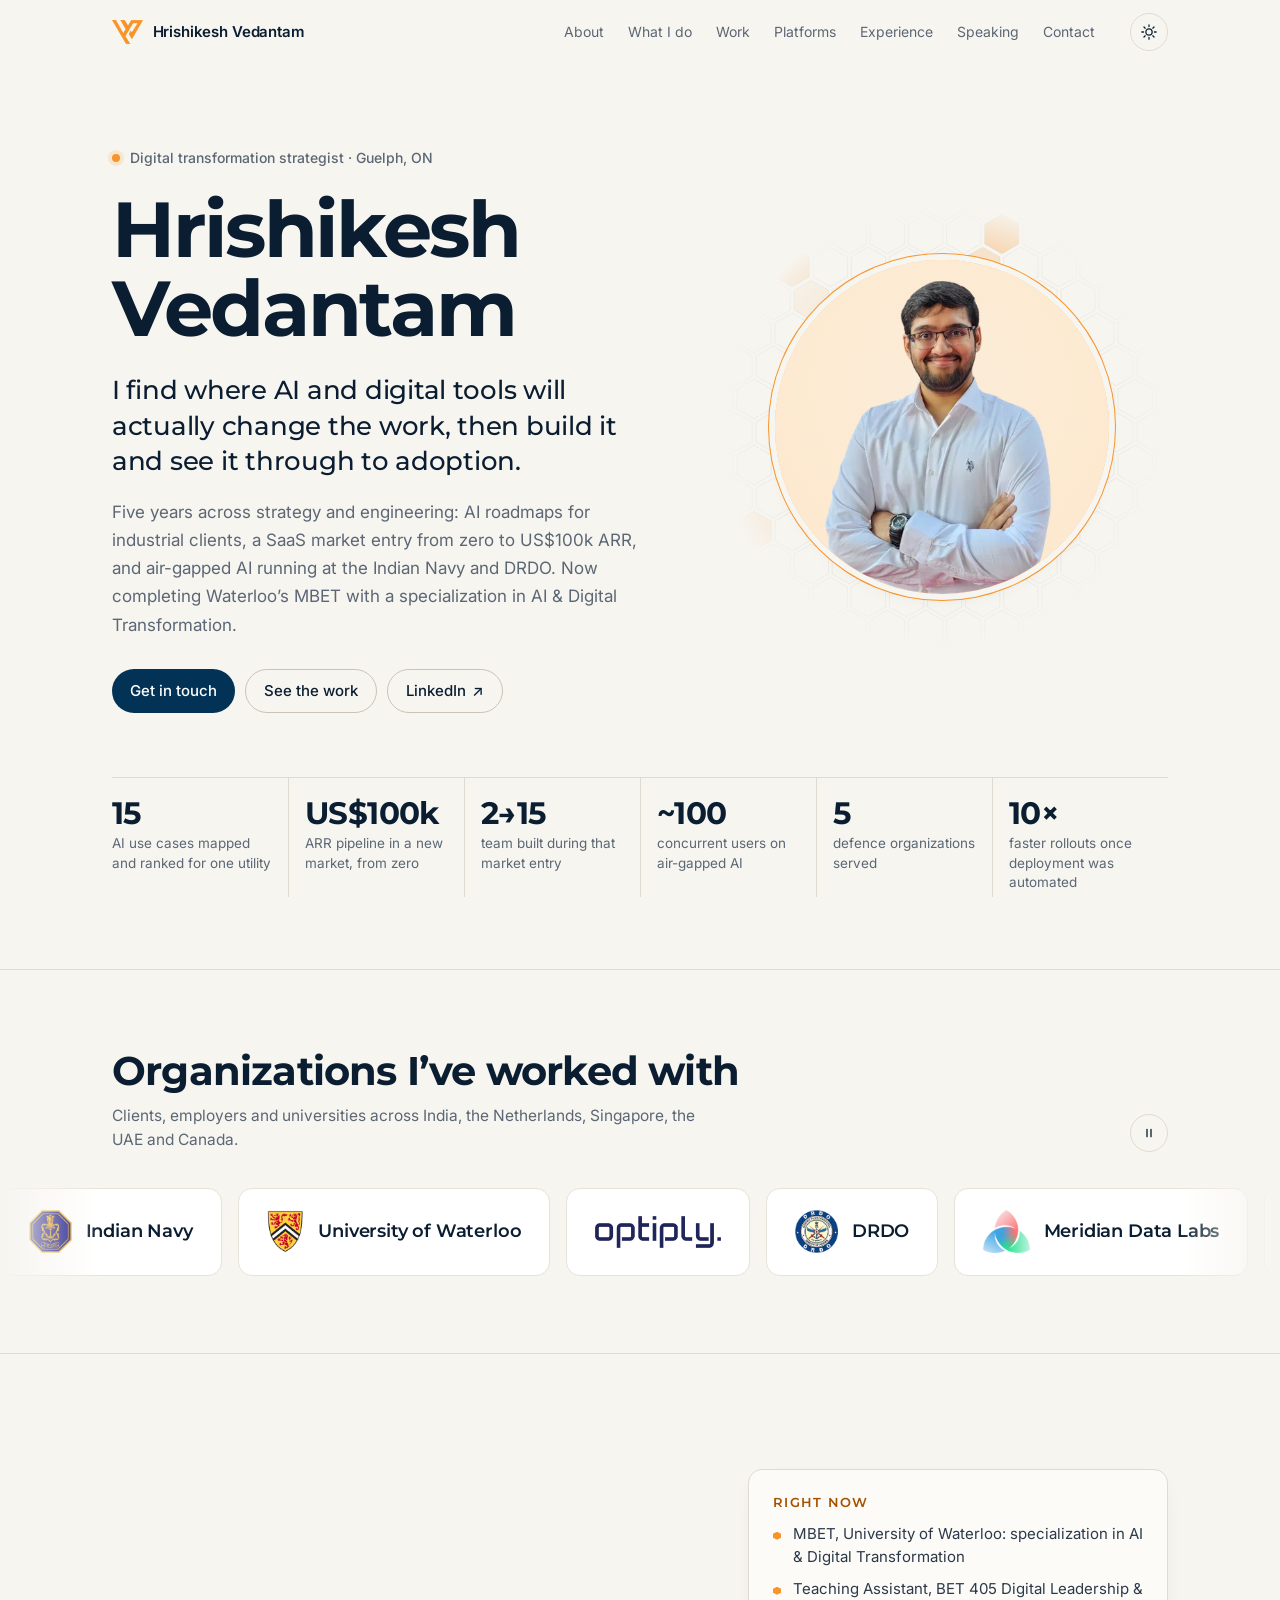
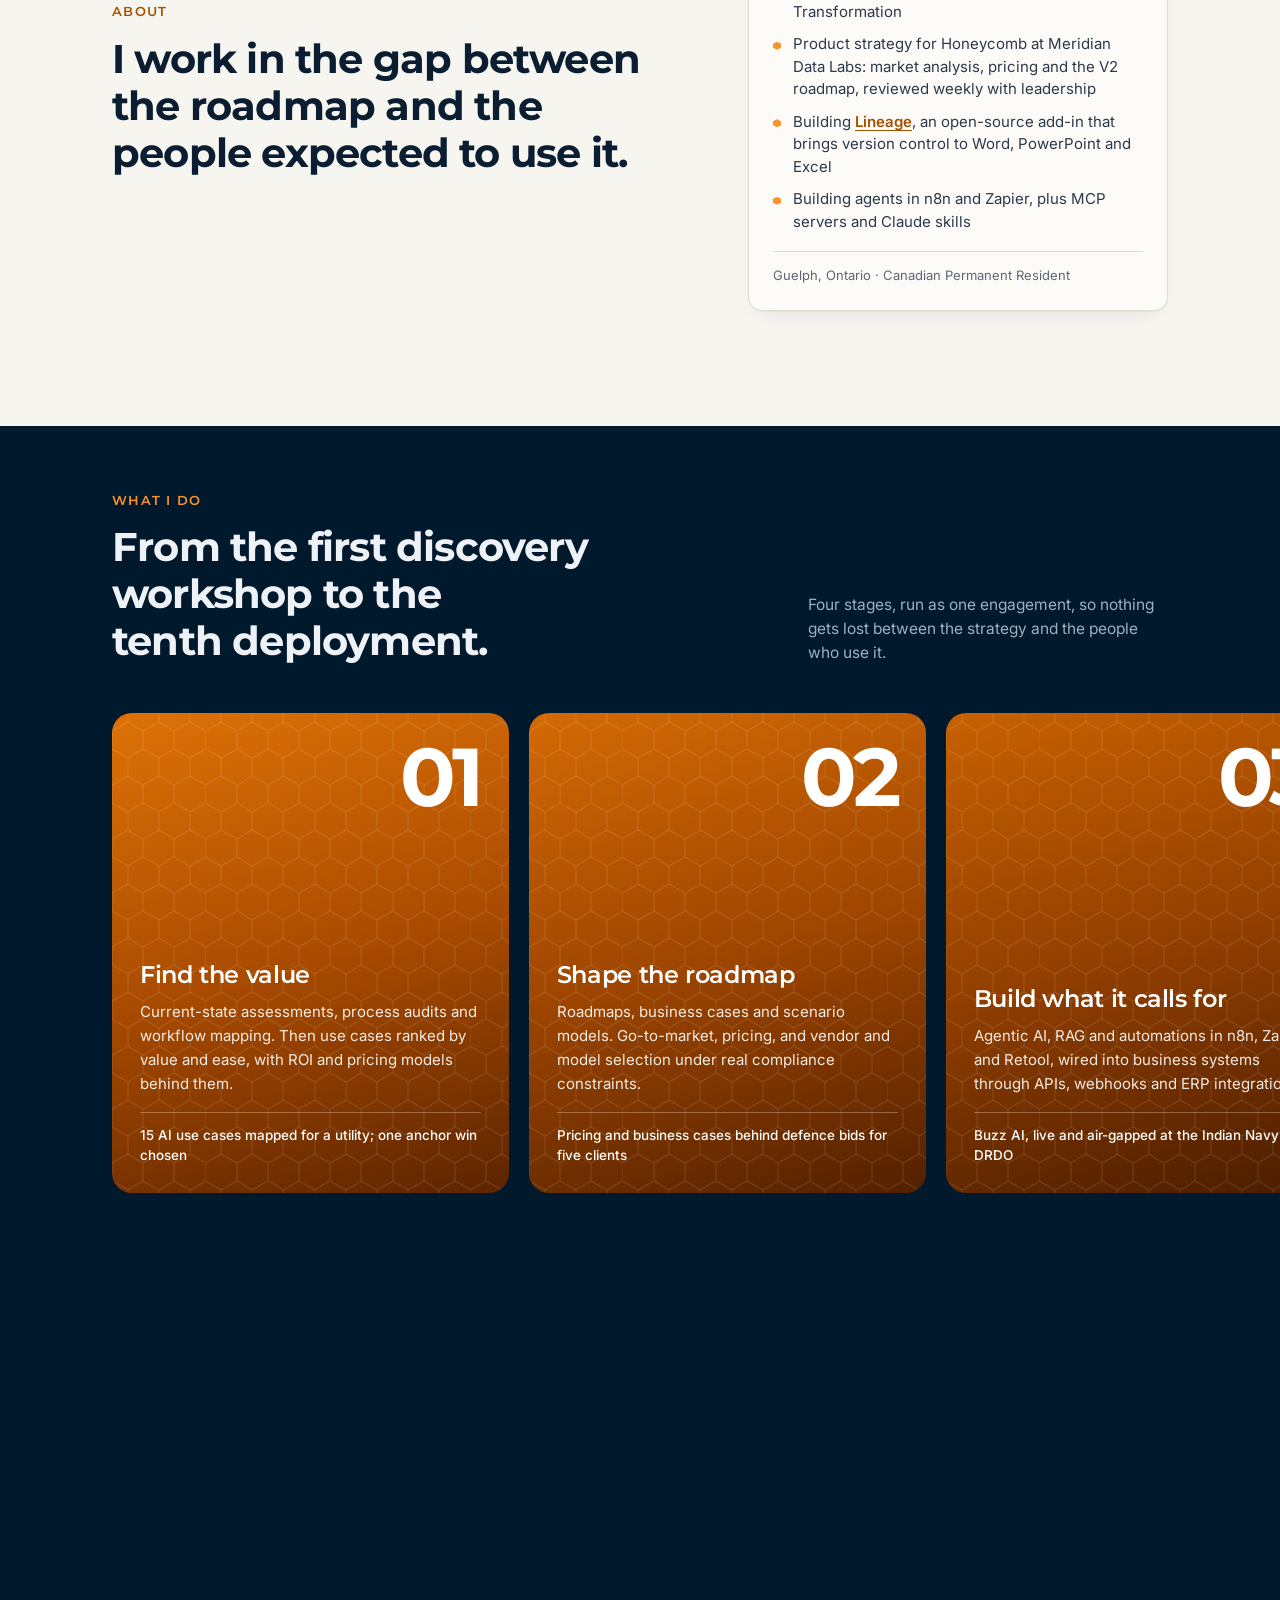
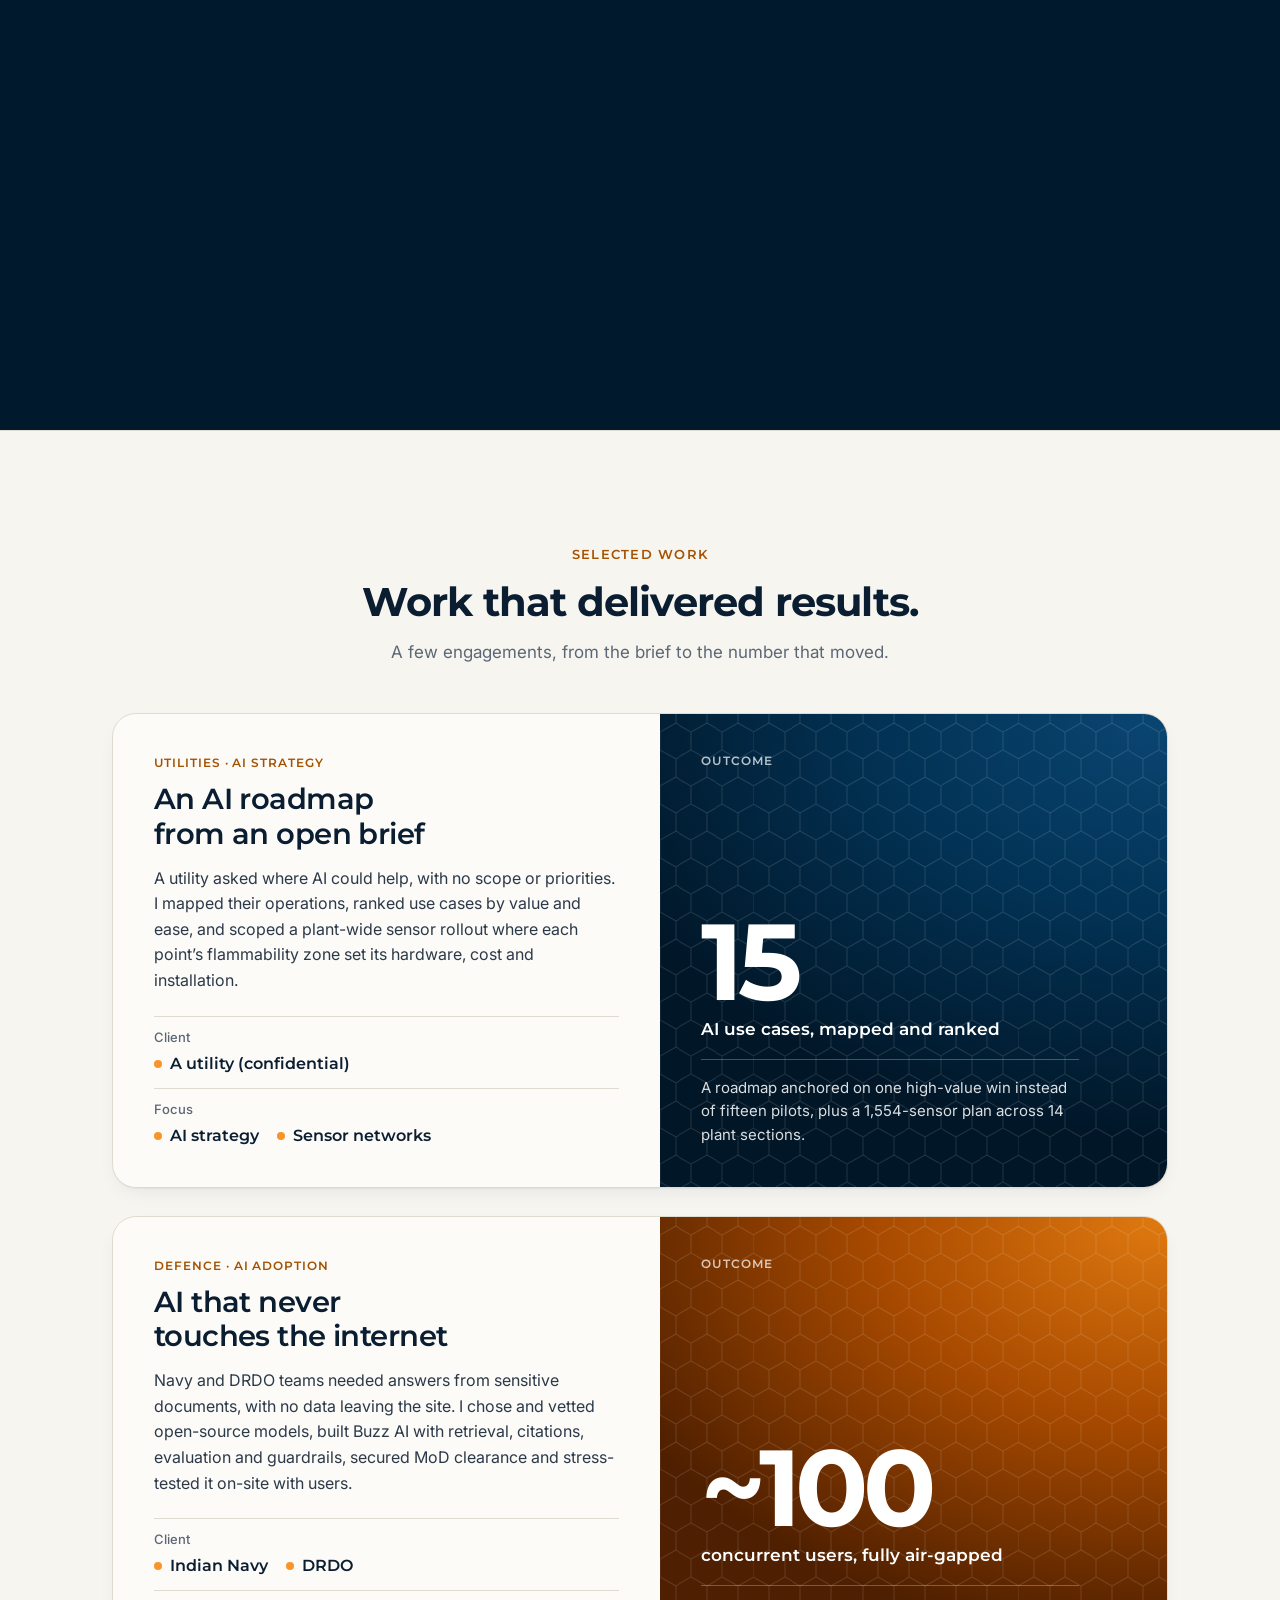
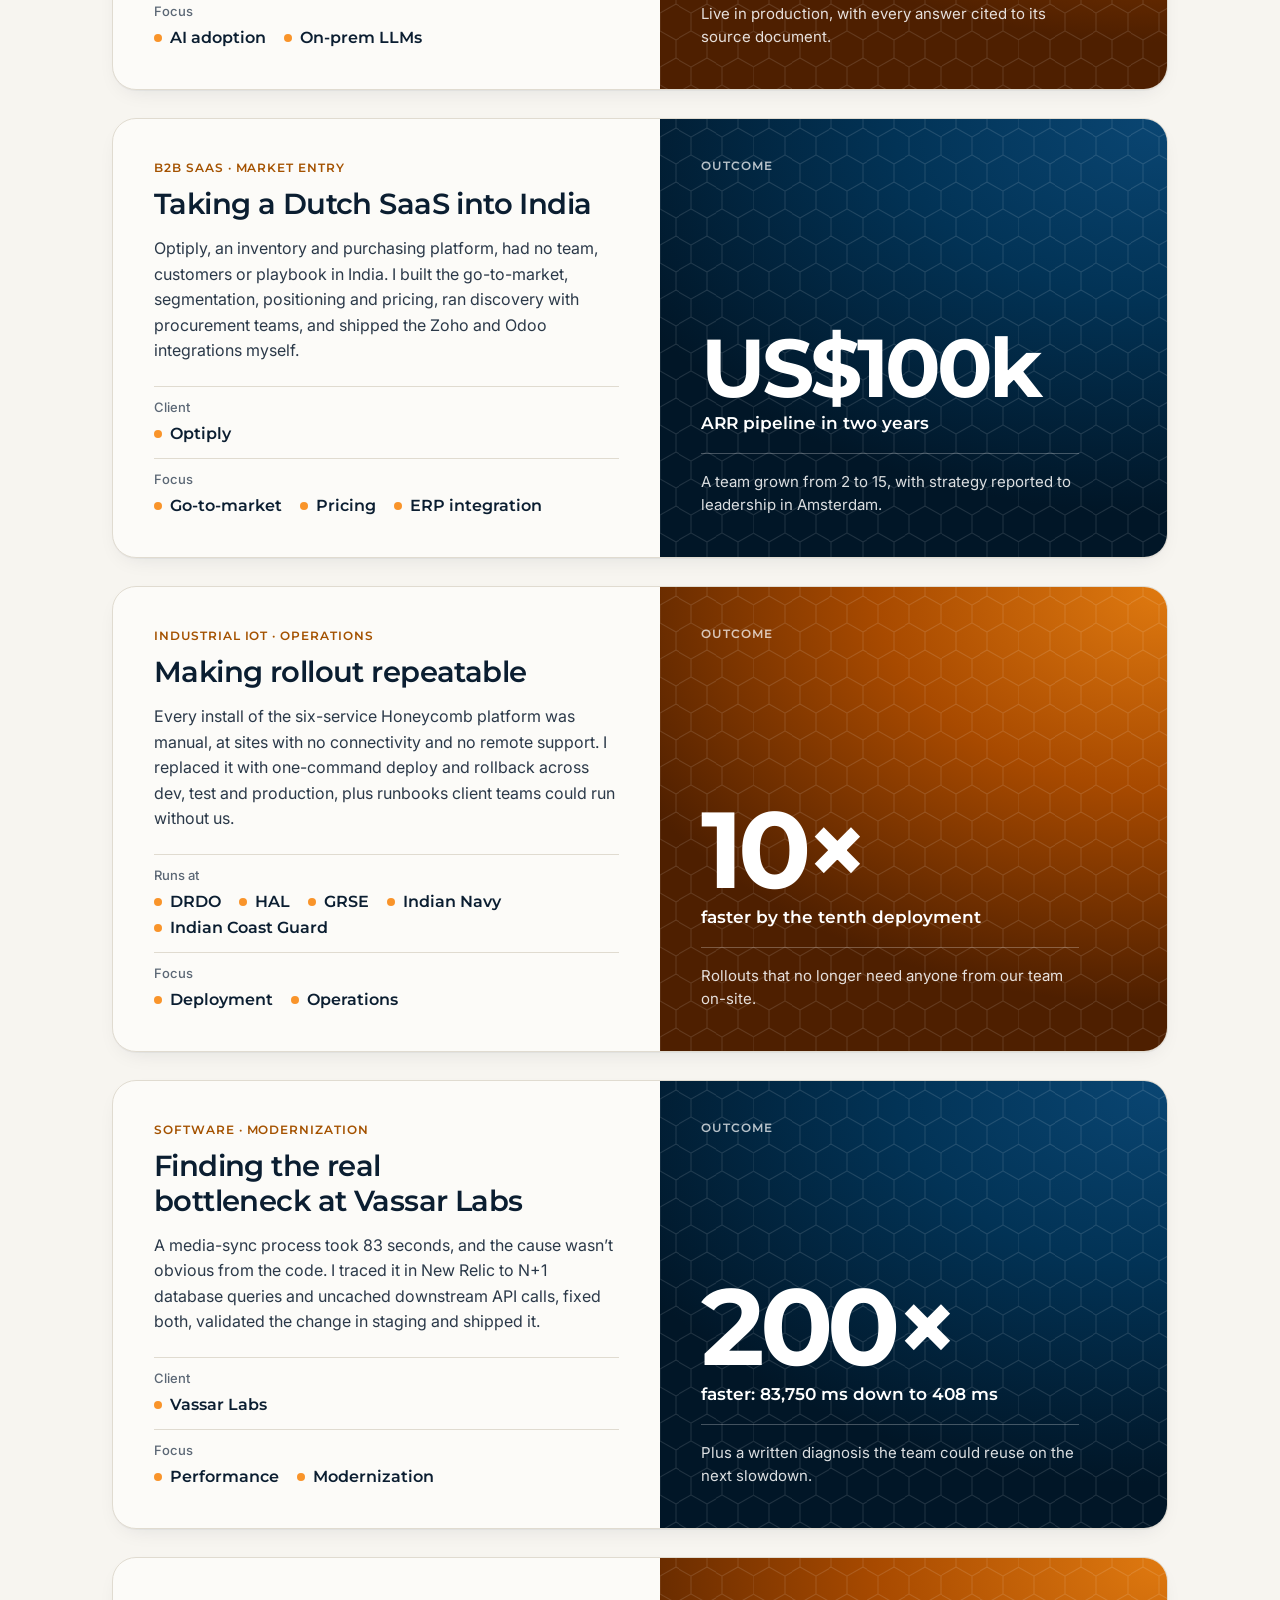
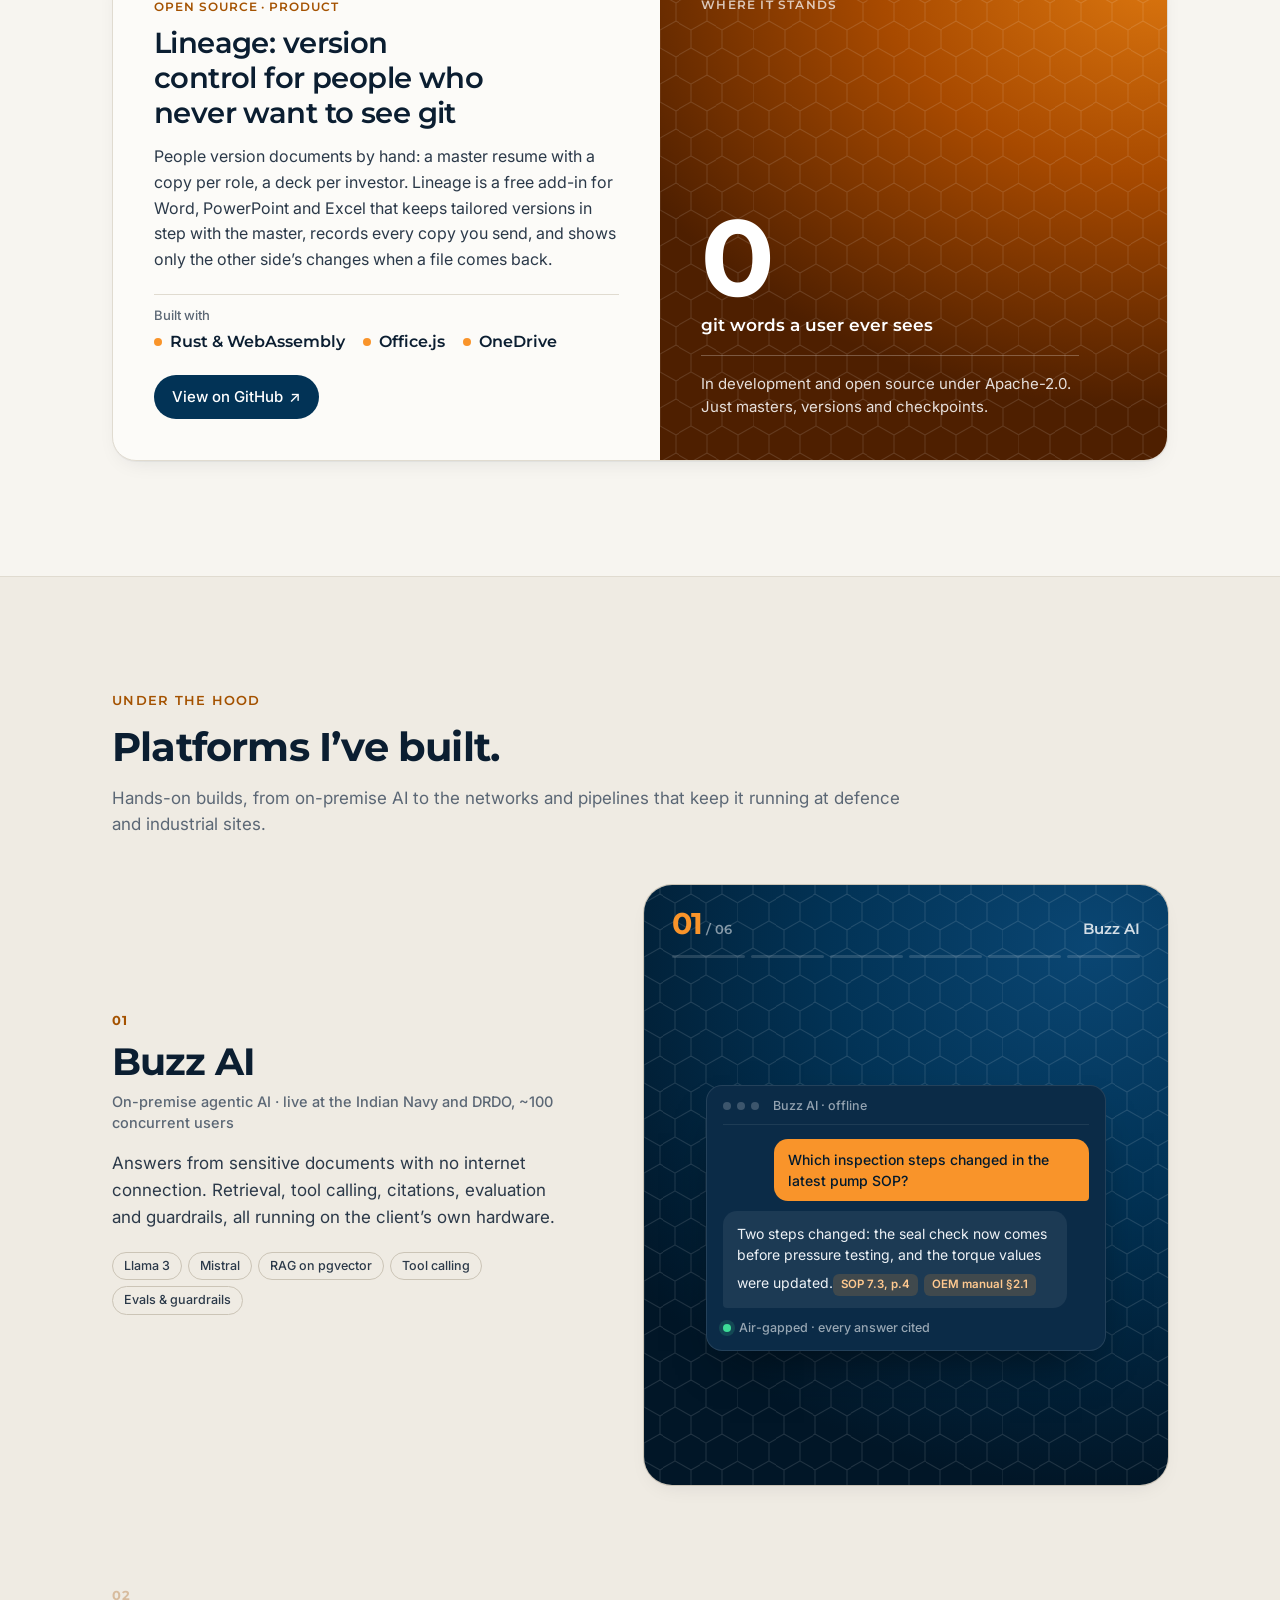
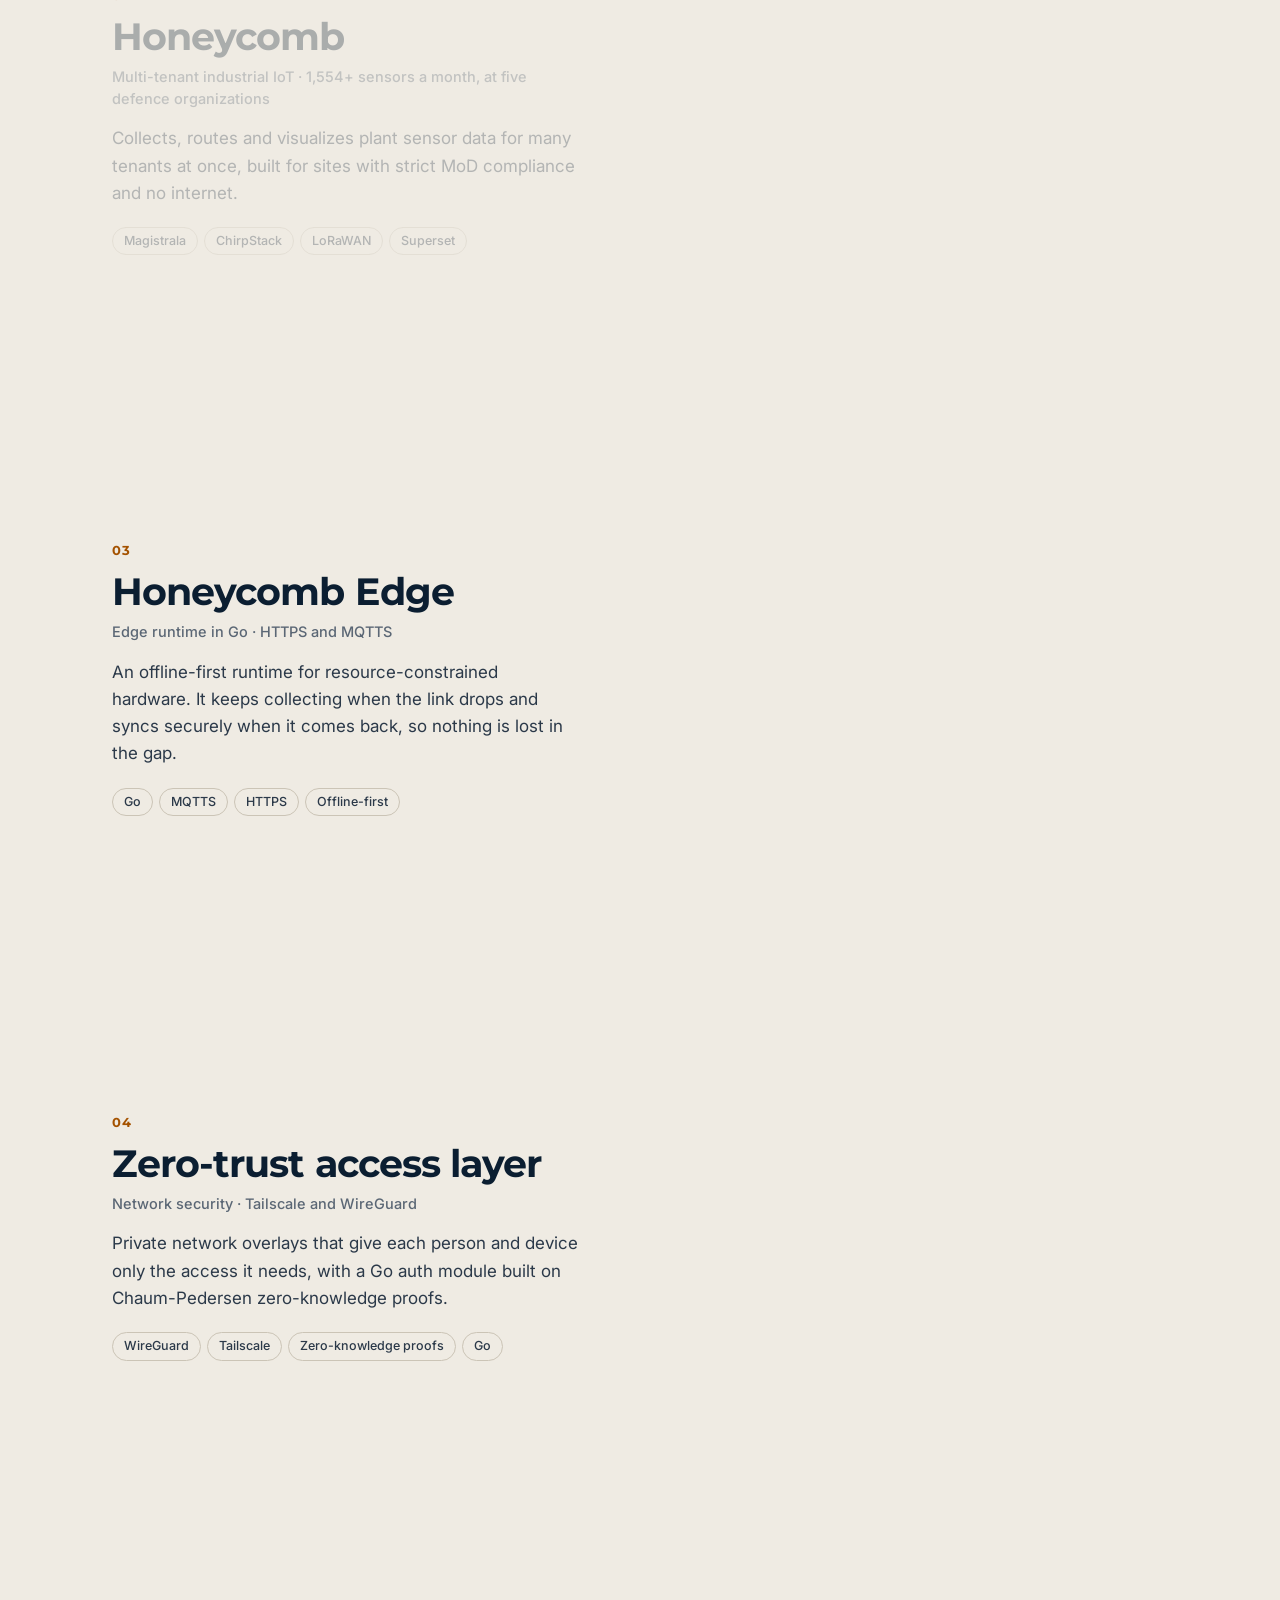
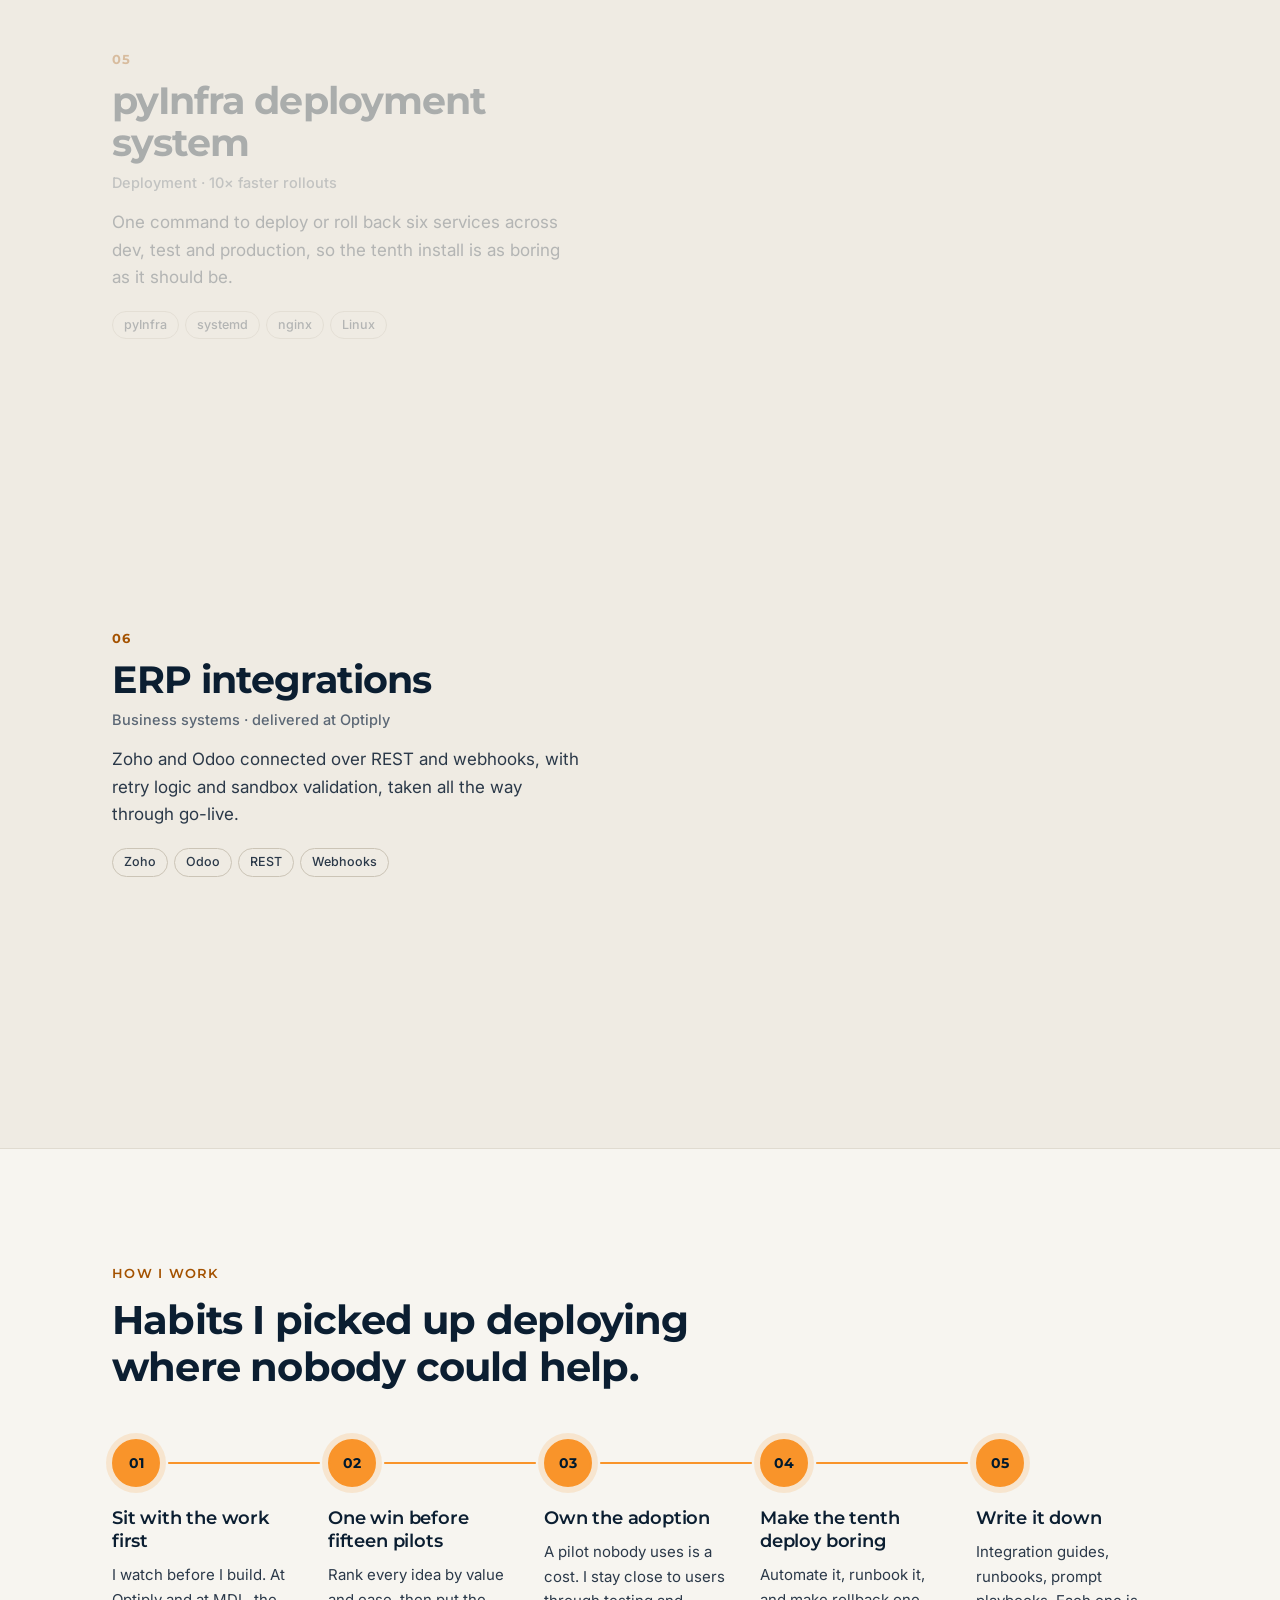
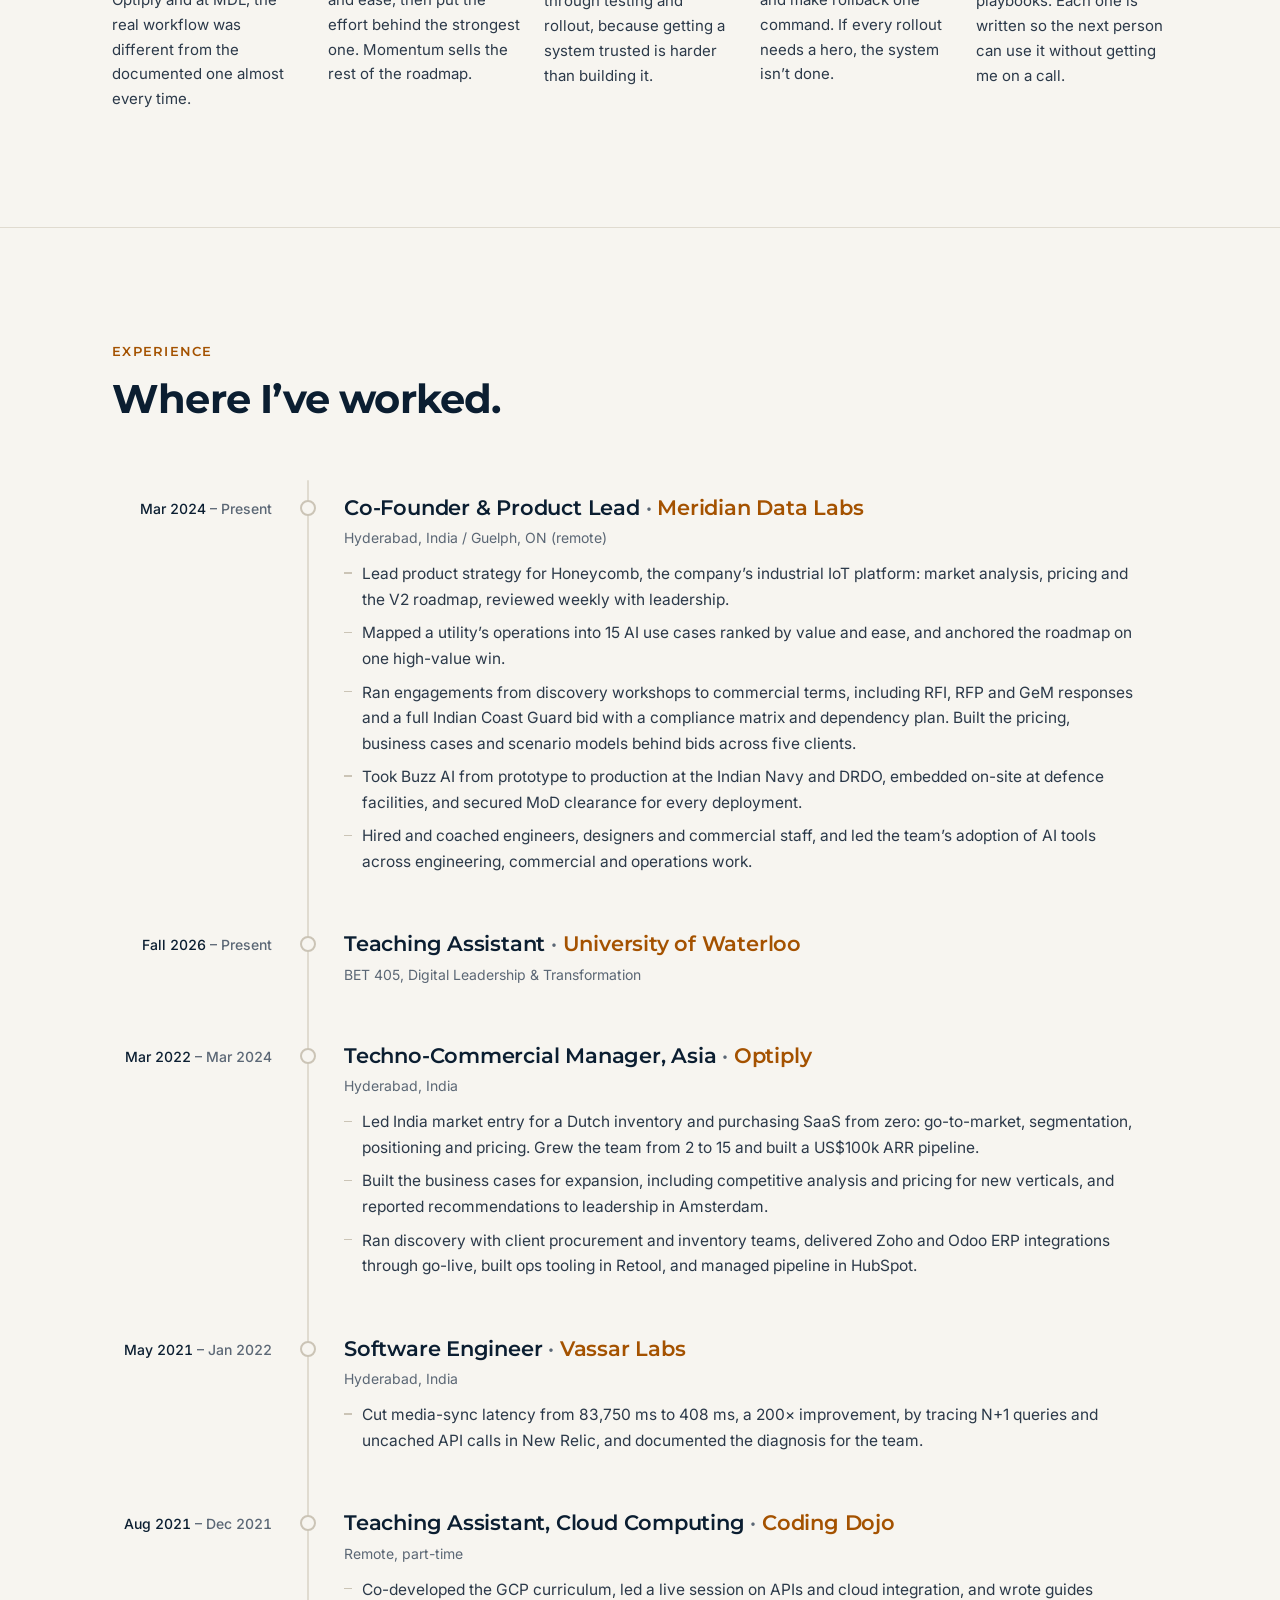
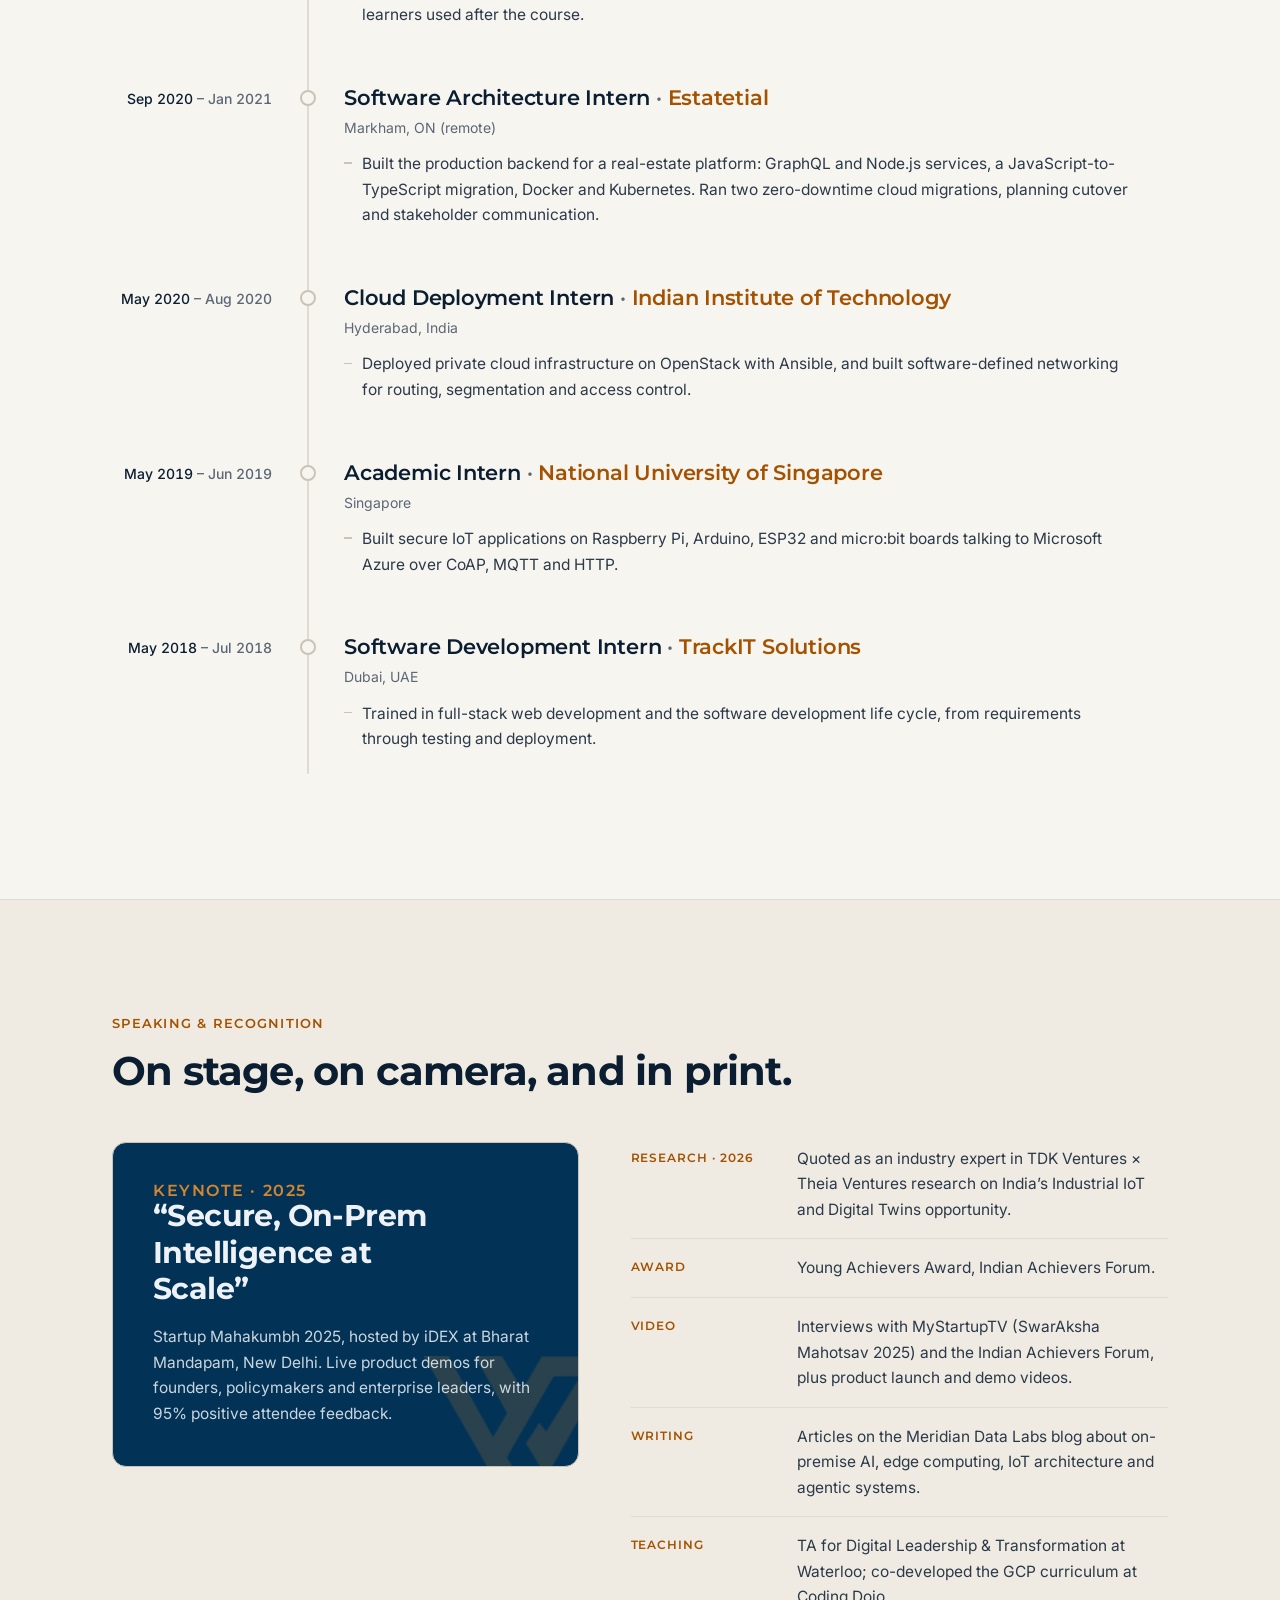
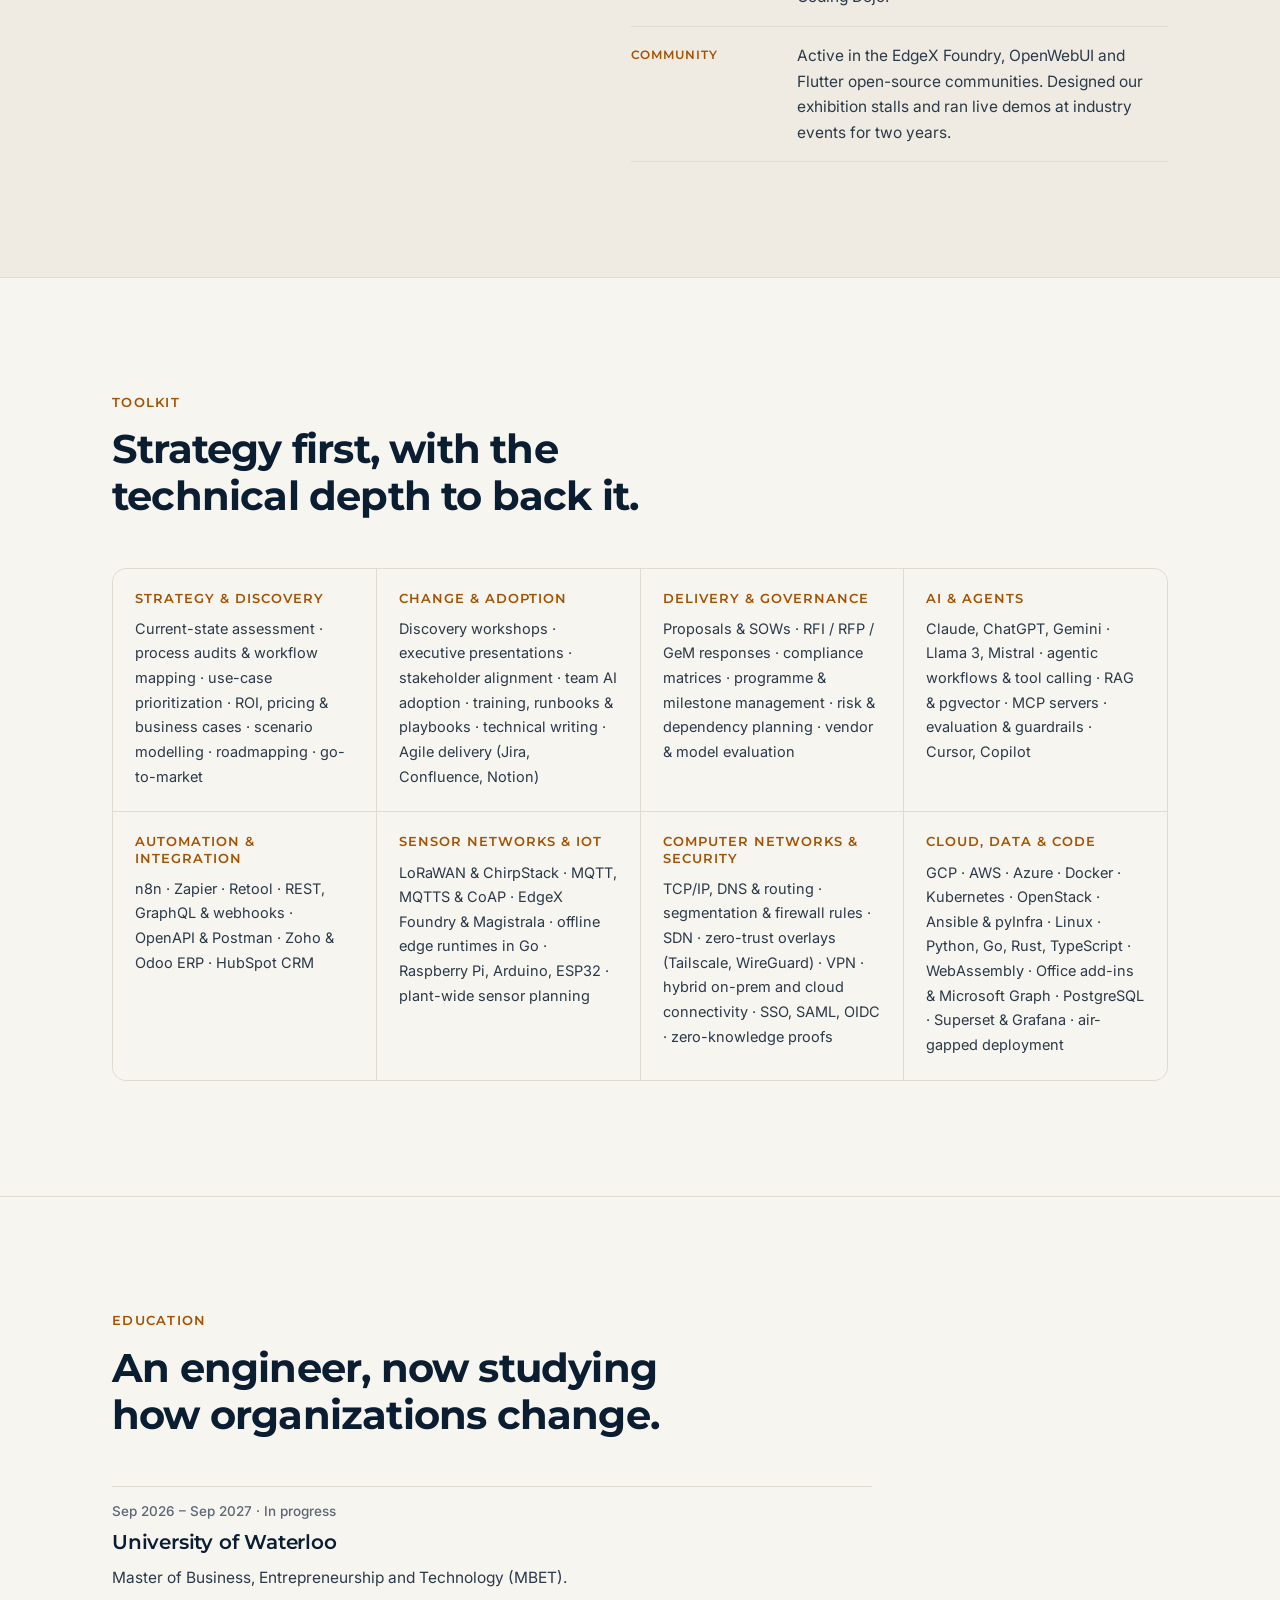
==== commit 5d2bfcc6: "Redesign the site's middle sections and add the logo marquee - Add a scrolling marquee of client, em" ====
--- a/index.html
+++ b/index.html
@@ -72,6 +72,7 @@
         <a href="#about">About</a>
         <a href="#services">What I do</a>
         <a href="#work">Work</a>
+        <a href="#platforms">Platforms</a>
         <a href="#experience">Experience</a>
         <a href="#speaking">Speaking</a>
         <a href="#contact">Contact</a>
@@ -118,19 +119,48 @@
       </div>
     </section>
 
+    <!-- Organizations -->
+    <section class="orgs" aria-labelledby="orgs-h">
+      <div class="wrap orgs-head">
+        <div>
+          <h2 id="orgs-h">Organizations I&rsquo;ve worked with</h2>
+          <p>Clients, employers and universities across India, the Netherlands, Singapore, the UAE and Canada.</p>
+        </div>
+        <button class="marquee-toggle" type="button" aria-pressed="false" aria-label="Pause the scrolling logos" hidden>
+          <svg class="i-pause" viewBox="0 0 24 24" aria-hidden="true"><path d="M9 6.5v11M15 6.5v11"/></svg>
+          <svg class="i-play" viewBox="0 0 24 24" aria-hidden="true"><path d="M8.5 6v12l9.5-6Z"/></svg>
+        </button>
+      </div>
+      <div class="marquee">
+        <div class="marquee-track">
+          <ul class="org-list" aria-label="Organizations">
+            <li class="org"><img src="assets/img/logos/indian-navy.png" alt="" width="119" height="120"><span>Indian Navy</span></li>
+            <li class="org"><img src="assets/img/logos/waterloo.png" alt="" width="105" height="120"><span>University of Waterloo</span></li>
+            <li class="org org--logo"><img src="assets/img/logos/optiply.png" alt="" width="463" height="120" style="--h: 38%"><span>Optiply</span></li>
+            <li class="org"><img src="assets/img/logos/drdo.png" alt="" width="119" height="120"><span>DRDO</span></li>
+            <li class="org"><img src="assets/img/logos/meridian-data-labs.png" alt="" width="129" height="120"><span>Meridian Data Labs</span></li>
+            <li class="org org--logo"><img src="assets/img/logos/hal.png" alt="" width="305" height="120" style="--h: 52%"><span>Hindustan Aeronautics (HAL)</span></li>
+            <li class="org"><img src="assets/img/logos/nus.png" alt="" width="94" height="120"><span>National University of Singapore</span></li>
+            <li class="org"><span>Indian Coast Guard</span></li>
+            <li class="org"><img src="assets/img/logos/vassar-labs.png" alt="" width="110" height="112"><span>Vassar Labs</span></li>
+            <li class="org"><img src="assets/img/logos/indian-army.png" alt="" width="159" height="120"><span>Indian Army</span></li>
+            <li class="org"><img src="assets/img/logos/iit-hyderabad.png" alt="" width="116" height="120"><span>IIT Hyderabad</span></li>
+            <li class="org org--logo"><img src="assets/img/logos/grse.png" alt="" width="167" height="120" style="--h: 64%"><span>Garden Reach Shipbuilders &amp; Engineers (GRSE)</span></li>
+            <li class="org"><img class="org-tile" src="assets/img/logos/iiitdm-kancheepuram.png" alt="" width="120" height="120"><span>IIITDM Kancheepuram</span></li>
+            <li class="org"><span>Coding Dojo</span></li>
+            <li class="org org--logo"><img src="assets/img/logos/trackit.png" alt="" width="338" height="59" style="--h: 30%"><span>TrackIT Solutions</span></li>
+          </ul>
+        </div>
+      </div>
+    </section>
+
     <!-- About -->
     <section class="section" id="about" aria-labelledby="about-h">
-      <div class="wrap two-col">
+      <div class="wrap about-grid">
         <header class="section-head">
           <p class="kicker">About</p>
           <h2 id="about-h">I work in the gap between the roadmap and the people expected to use it.</h2>
         </header>
-        <div class="prose reveal">
-          <p>That gap is where most transformation stalls, so that&rsquo;s where I spend my time. I go on-site, map how operations actually run, rank where technology will pay off, and stay through rollout until the new way of working sticks.</p>
-          <p>At <a href="https://www.meridiandatalabs.com" target="_blank" rel="noopener">Meridian Data Labs</a>, that meant bringing AI and industrial IoT to the Indian Navy, DRDO, HAL, GRSE and the Indian Coast Guard, in facilities with strict MoD compliance and no internet. Building the platform was the smaller part of the job. Getting it trusted and used was the larger part. For a utility that came to us with an open brief, it meant mapping their operations into 15 AI use cases and anchoring the roadmap on one high-value win instead of fifteen pilots.</p>
-          <p>Before that I took <strong>Optiply</strong>, a Dutch inventory and purchasing SaaS, into India with no team, no customers and no playbook. Two years later we had 15 people and a US$100k ARR pipeline, and I&rsquo;d owned the ERP integrations through go-live myself.</p>
-          <p>I trained as a computer engineer across hardware and software, with a minor in product design, and I still build: agents, automations, integrations and infrastructure. Technically, I go deepest on networks: the sensor networks that capture what is happening in operations, and the computer networks that carry that data securely to the people making decisions. That grounding keeps my roadmaps honest. I&rsquo;m now completing the <strong>MBET at the University of Waterloo, specializing in AI &amp; Digital Transformation</strong>, and I&rsquo;m a teaching assistant for its Digital Leadership &amp; Transformation course.</p>
-        </div>
         <aside class="now reveal" aria-label="Currently">
           <p class="kicker">Right now</p>
           <ul>
@@ -145,166 +175,413 @@
       </div>
     </section>
 
-    <!-- Services -->
-    <section class="section section-tint" id="services" aria-labelledby="svc-h">
+    <!-- Services: cards pan sideways as the page scrolls -->
+    <section class="process" id="services" aria-labelledby="svc-h">
+      <div class="process-pin">
+        <div class="wrap process-head">
+          <div>
+            <p class="kicker">What I do</p>
+            <h2 id="svc-h">From the first discovery workshop to the tenth deployment.</h2>
+          </div>
+          <p class="process-note">Four stages, run as one engagement, so nothing gets lost between the strategy and the people who use it.</p>
+        </div>
+        <div class="process-viewport">
+          <ol class="process-track">
+            <li class="process-card">
+              <span class="process-num">01</span>
+              <div class="process-body">
+                <h3>Find the value</h3>
+                <p>Current-state assessments, process audits and workflow mapping. Then use cases ranked by value and ease, with ROI and pricing models behind them.</p>
+                <p class="process-proof">15 AI use cases mapped for a utility; one anchor win chosen</p>
+              </div>
+            </li>
+            <li class="process-card">
+              <span class="process-num">02</span>
+              <div class="process-body">
+                <h3>Shape the roadmap</h3>
+                <p>Roadmaps, business cases and scenario models. Go-to-market, pricing, and vendor and model selection under real compliance constraints.</p>
+                <p class="process-proof">Pricing and business cases behind defence bids for five clients</p>
+              </div>
+            </li>
+            <li class="process-card">
+              <span class="process-num">03</span>
+              <div class="process-body">
+                <h3>Build what it calls for</h3>
+                <p>Agentic AI, RAG and automations in n8n, Zapier and Retool, wired into business systems through APIs, webhooks and ERP integrations.</p>
+                <p class="process-proof">Buzz AI, live and air-gapped at the Indian Navy and DRDO</p>
+              </div>
+            </li>
+            <li class="process-card">
+              <span class="process-num">04</span>
+              <div class="process-body">
+                <h3>Make it stick</h3>
+                <p>Rollout, training, runbooks and prompt playbooks. Bringing teams onto AI tools across engineering, commercial and operations work.</p>
+                <p class="process-proof">The tenth deployment ran 10&times; faster than the first</p>
+              </div>
+            </li>
+          </ol>
+        </div>
+      </div>
+    </section>
+
+    <!-- Work: cards stack as the page scrolls -->
+    <section class="section" id="work" aria-labelledby="work-h">
+      <div class="wrap">
+        <header class="section-head section-head--center">
+          <p class="kicker">Selected work</p>
+          <h2 id="work-h">Work that delivered results.</h2>
+          <p class="section-sub">A few engagements, from the brief to the number that moved.</p>
+        </header>
+
+        <div class="stack" data-stack>
+          <article class="stack-card" style="--i: 0">
+            <div class="stack-copy">
+              <p class="case-tag">Utilities &middot; AI strategy</p>
+              <h3>An AI roadmap from an open brief</h3>
+              <p class="stack-desc">A utility asked where AI could help, with no scope or priorities. I mapped their operations, ranked use cases by value and ease, and scoped a plant-wide sensor rollout where each point&rsquo;s flammability zone set its hardware, cost and installation.</p>
+              <dl class="stack-meta">
+                <div><dt>Client</dt><dd><span>A utility (confidential)</span></dd></div>
+                <div><dt>Focus</dt><dd><span>AI strategy</span><span>Sensor networks</span></dd></div>
+              </dl>
+            </div>
+            <div class="stack-visual">
+              <p class="stack-kicker">Outcome</p>
+              <p class="stack-metric">15</p>
+              <p class="stack-metric-label">AI use cases, mapped and ranked</p>
+              <p class="stack-outcome">A roadmap anchored on one high-value win instead of fifteen pilots, plus a 1,554-sensor plan across 14 plant sections.</p>
+            </div>
+          </article>
+
+          <article class="stack-card" style="--i: 1">
+            <div class="stack-copy">
+              <p class="case-tag">Defence &middot; AI adoption</p>
+              <h3>AI that never touches the internet</h3>
+              <p class="stack-desc">Navy and DRDO teams needed answers from sensitive documents, with no data leaving the site. I chose and vetted open-source models, built Buzz AI with retrieval, citations, evaluation and guardrails, secured MoD clearance and stress-tested it on-site with users.</p>
+              <dl class="stack-meta">
+                <div><dt>Client</dt><dd><span>Indian Navy</span><span>DRDO</span></dd></div>
+                <div><dt>Focus</dt><dd><span>AI adoption</span><span>On-prem LLMs</span></dd></div>
+              </dl>
+            </div>
+            <div class="stack-visual">
+              <p class="stack-kicker">Outcome</p>
+              <p class="stack-metric">~100</p>
+              <p class="stack-metric-label">concurrent users, fully air-gapped</p>
+              <p class="stack-outcome">Live in production, with every answer cited to its source document.</p>
+            </div>
+          </article>
+
+          <article class="stack-card" style="--i: 2">
+            <div class="stack-copy">
+              <p class="case-tag">B2B SaaS &middot; Market entry</p>
+              <h3>Taking a Dutch SaaS into India</h3>
+              <p class="stack-desc">Optiply, an inventory and purchasing platform, had no team, customers or playbook in India. I built the go-to-market, segmentation, positioning and pricing, ran discovery with procurement teams, and shipped the Zoho and Odoo integrations myself.</p>
+              <dl class="stack-meta">
+                <div><dt>Client</dt><dd><span>Optiply</span></dd></div>
+                <div><dt>Focus</dt><dd><span>Go-to-market</span><span>Pricing</span><span>ERP integration</span></dd></div>
+              </dl>
+            </div>
+            <div class="stack-visual">
+              <p class="stack-kicker">Outcome</p>
+              <p class="stack-metric stack-metric--long">US$100k</p>
+              <p class="stack-metric-label">ARR pipeline in two years</p>
+              <p class="stack-outcome">A team grown from 2 to 15, with strategy reported to leadership in Amsterdam.</p>
+            </div>
+          </article>
+
+          <article class="stack-card" style="--i: 3">
+            <div class="stack-copy">
+              <p class="case-tag">Industrial IoT &middot; Operations</p>
+              <h3>Making rollout repeatable</h3>
+              <p class="stack-desc">Every install of the six-service Honeycomb platform was manual, at sites with no connectivity and no remote support. I replaced it with one-command deploy and rollback across dev, test and production, plus runbooks client teams could run without us.</p>
+              <dl class="stack-meta">
+                <div><dt>Runs at</dt><dd><span>DRDO</span><span>HAL</span><span>GRSE</span><span>Indian Navy</span><span>Indian Coast Guard</span></dd></div>
+                <div><dt>Focus</dt><dd><span>Deployment</span><span>Operations</span></dd></div>
+              </dl>
+            </div>
+            <div class="stack-visual">
+              <p class="stack-kicker">Outcome</p>
+              <p class="stack-metric">10&times;</p>
+              <p class="stack-metric-label">faster by the tenth deployment</p>
+              <p class="stack-outcome">Rollouts that no longer need anyone from our team on-site.</p>
+            </div>
+          </article>
+
+          <article class="stack-card" style="--i: 4">
+            <div class="stack-copy">
+              <p class="case-tag">Software &middot; Modernization</p>
+              <h3>Finding the real bottleneck at Vassar Labs</h3>
+              <p class="stack-desc">A media-sync process took 83 seconds, and the cause wasn&rsquo;t obvious from the code. I traced it in New Relic to N+1 database queries and uncached downstream API calls, fixed both, validated the change in staging and shipped it.</p>
+              <dl class="stack-meta">
+                <div><dt>Client</dt><dd><span>Vassar Labs</span></dd></div>
+                <div><dt>Focus</dt><dd><span>Performance</span><span>Modernization</span></dd></div>
+              </dl>
+            </div>
+            <div class="stack-visual">
+              <p class="stack-kicker">Outcome</p>
+              <p class="stack-metric">200&times;</p>
+              <p class="stack-metric-label">faster: 83,750 ms down to 408 ms</p>
+              <p class="stack-outcome">Plus a written diagnosis the team could reuse on the next slowdown.</p>
+            </div>
+          </article>
+
+          <article class="stack-card" style="--i: 5">
+            <div class="stack-copy">
+              <p class="case-tag">Open source &middot; Product</p>
+              <h3>Lineage: version control for people who never want to see git</h3>
+              <p class="stack-desc">People version documents by hand: a master resume with a copy per role, a deck per investor. Lineage is a free add-in for Word, PowerPoint and Excel that keeps tailored versions in step with the master, records every copy you send, and shows only the other side&rsquo;s changes when a file comes back.</p>
+              <dl class="stack-meta">
+                <div><dt>Built with</dt><dd><span>Rust &amp; WebAssembly</span><span>Office.js</span><span>OneDrive</span></dd></div>
+              </dl>
+              <a class="btn btn-primary stack-cta" href="https://github.com/Shiki992/lineage" target="_blank" rel="noopener">View on GitHub <span aria-hidden="true">&#8599;</span></a>
+            </div>
+            <div class="stack-visual">
+              <p class="stack-kicker">Where it stands</p>
+              <p class="stack-metric">0</p>
+              <p class="stack-metric-label">git words a user ever sees</p>
+              <p class="stack-outcome">In development and open source under Apache-2.0. Just masters, versions and checkpoints.</p>
+            </div>
+          </article>
+        </div>
+      </div>
+    </section>
+
+    <!-- Platforms: the list scrolls past a pinned stage that shows whichever platform is in focus -->
+    <section class="section section-tint" id="platforms" aria-labelledby="plat-h">
       <div class="wrap">
         <header class="section-head">
-          <p class="kicker">What I do</p>
-          <h2 id="svc-h">From the first discovery workshop to the tenth deployment.</h2>
+          <p class="kicker">Under the hood</p>
+          <h2 id="plat-h">Platforms I&rsquo;ve built.</h2>
+          <p class="section-sub">Hands-on builds, from on-premise AI to the networks and pipelines that keep it running at defence and industrial sites.</p>
         </header>
-        <div class="services">
-          <article class="service reveal">
-            <svg class="svc-icon" viewBox="0 0 24 24" aria-hidden="true"><circle cx="10.5" cy="10.5" r="6"/><path d="m15 15 5.5 5.5"/></svg>
-            <h3>Find the value</h3>
-            <p>Current-state assessments, process audits and workflow mapping. Then use cases ranked by value and ease, with ROI and pricing models behind them.</p>
-            <p class="proof">15 AI use cases mapped for a utility; one anchor win chosen</p>
-          </article>
-          <article class="service reveal">
-            <svg class="svc-icon" viewBox="0 0 24 24" aria-hidden="true"><circle cx="5" cy="18" r="2.2"/><circle cx="19" cy="6" r="2.2"/><path d="M7.2 18H14a3.5 3.5 0 0 0 0-7h-4a3.5 3.5 0 0 1 0-7h6.8"/></svg>
-            <h3>Shape the roadmap</h3>
-            <p>Roadmaps, business cases and scenario models. Go-to-market, pricing, and vendor and model selection under real compliance constraints.</p>
-            <p class="proof">Pricing and business cases behind defence bids for five clients</p>
-          </article>
-          <article class="service reveal">
-            <svg class="svc-icon" viewBox="0 0 24 24" aria-hidden="true"><path d="m8 7-5 5 5 5M16 7l5 5-5 5M13.5 4.5l-3 15"/></svg>
-            <h3>Build what it calls for</h3>
-            <p>Agentic AI, RAG and automations in n8n, Zapier and Retool, wired into business systems through APIs, webhooks and ERP integrations.</p>
-            <p class="proof">Buzz AI, live and air-gapped at the Indian Navy and DRDO</p>
-          </article>
-          <article class="service reveal">
-            <svg class="svc-icon" viewBox="0 0 24 24" aria-hidden="true"><circle cx="12" cy="12" r="8.5"/><path d="m8 12.3 2.7 2.7L16.2 9.5"/></svg>
-            <h3>Make it stick</h3>
-            <p>Rollout, training, runbooks and prompt playbooks. Bringing teams onto AI tools across engineering, commercial and operations work.</p>
-            <p class="proof">The tenth deployment ran 10&times; faster than the first</p>
-          </article>
-        </div>
-      </div>
-    </section>
-
-    <!-- Work -->
-    <section class="section" id="work" aria-labelledby="work-h">
-      <div class="wrap">
-        <header class="section-head">
-          <p class="kicker">Selected work</p>
-          <h2 id="work-h">A few engagements, from brief to outcome.</h2>
-        </header>
-
-        <div class="cases">
-          <article class="case reveal">
-            <header class="case-head">
-              <p class="case-tag">Utilities &middot; AI strategy</p>
-              <h3>An AI roadmap from an open brief</h3>
-            </header>
-            <dl class="case-body">
-              <div><dt>Challenge</dt><dd>A utility came to us with an open brief: find where AI could help, with no defined scope or priorities.</dd></div>
-              <div><dt>What I did</dt><dd>Mapped their operations, identified 15 AI use cases and ranked them by value and ease. Scoped a 1,554-sensor rollout across 14 plant sections, classifying every point by flammability zone.</dd></div>
-              <div class="case-outcome"><dt>Outcome</dt><dd>A roadmap anchored on one high-value win instead of fifteen pilots, and a sensor plan where each point&rsquo;s zone drove hardware, cost and installation.</dd></div>
-            </dl>
-          </article>
-
-          <article class="case reveal">
-            <header class="case-head">
-              <p class="case-tag">Defence &middot; AI adoption</p>
-              <h3>AI that never touches the internet</h3>
-            </header>
-            <dl class="case-body">
-              <div><dt>Challenge</dt><dd>Indian Navy and DRDO teams needed answers from sensitive documents. No data could leave the site, and nobody could push a fix remotely.</dd></div>
-              <div><dt>What I did</dt><dd>Chose and vetted open-source models, built Buzz AI with retrieval, source citations, evaluation and guardrails, secured MoD clearance, and stress-tested it on-site with users.</dd></div>
-              <div class="case-outcome"><dt>Outcome</dt><dd>Live and fully air-gapped, serving around 100 concurrent users, with every answer cited to its source document.</dd></div>
-            </dl>
-          </article>
-
-          <article class="case reveal">
-            <header class="case-head">
-              <p class="case-tag">B2B SaaS &middot; Market entry</p>
-              <h3>Taking a Dutch SaaS into India</h3>
-            </header>
-            <dl class="case-body">
-              <div><dt>Challenge</dt><dd>Optiply, a Dutch inventory and purchasing platform, had no team, no customers and no playbook in India.</dd></div>
-              <div><dt>What I did</dt><dd>Built the go-to-market strategy, segmentation, positioning and pricing. Ran discovery with procurement teams, shipped Zoho and Odoo integrations, and built internal ops tooling in Retool.</dd></div>
-              <div class="case-outcome"><dt>Outcome</dt><dd>A team grown from 2 to 15 and a US$100k ARR pipeline in two years, with strategy reported to leadership in Amsterdam.</dd></div>
-            </dl>
-          </article>
-
-          <article class="case reveal">
-            <header class="case-head">
-              <p class="case-tag">Industrial IoT &middot; Operations</p>
-              <h3>Making rollout repeatable</h3>
-            </header>
-            <dl class="case-body">
-              <div><dt>Challenge</dt><dd>Every install of the six-service Honeycomb platform was manual, at sites with no connectivity and no remote support.</dd></div>
-              <div><dt>What I did</dt><dd>Replaced manual installs with one-command deployment and rollback across dev, test and production, and wrote the runbooks and checklists client teams needed to run it without us.</dd></div>
-              <div class="case-outcome"><dt>Outcome</dt><dd>The tenth deployment was 10&times; faster than the first. Honeycomb now runs at DRDO, HAL, GRSE, the Indian Navy and the Indian Coast Guard.</dd></div>
-            </dl>
-          </article>
-
-          <article class="case reveal">
-            <header class="case-head">
-              <p class="case-tag">Software &middot; Modernization</p>
-              <h3>Finding the real bottleneck at Vassar Labs</h3>
-            </header>
-            <dl class="case-body">
-              <div><dt>Challenge</dt><dd>A media-sync process at Vassar Labs took 83,750 ms to complete, and the cause wasn&rsquo;t obvious from the code.</dd></div>
-              <div><dt>What I did</dt><dd>Traced the slowdown in New Relic to N+1 database queries and uncached downstream API calls, fixed both, validated the change in staging and shipped it to production.</dd></div>
-              <div class="case-outcome"><dt>Outcome</dt><dd>Sync time down to 408 ms, a 200&times; improvement, plus a written diagnosis the team could reuse on the next slowdown.</dd></div>
-            </dl>
-          </article>
-
-          <article class="case reveal">
-            <header class="case-head">
-              <p class="case-tag">Open source &middot; Product</p>
-              <h3>Lineage: version control for people who never want to see git</h3>
-              <a class="case-link" href="https://github.com/Shiki992/lineage" target="_blank" rel="noopener">View on GitHub <span aria-hidden="true">&#8599;</span></a>
-            </header>
-            <dl class="case-body">
-              <div><dt>Challenge</dt><dd>People version documents by hand: one master resume with a copy for every role, one pitch deck with a version per investor. It works until the master changes and five copies need the same edit, or someone asks which version you sent.</dd></div>
-              <div><dt>What I&rsquo;m building</dt><dd>A free add-in for Word, PowerPoint and Excel that keeps tailored versions in step with the master, records every copy you send, and shows only the other person&rsquo;s changes when a file comes back. A Rust engine compiled to WebAssembly handles the documents, and history stays in the user&rsquo;s own OneDrive.</dd></div>
-              <div class="case-outcome"><dt>Where it stands</dt><dd>In development and open source under Apache-2.0. Built first for job seekers and founders, with Microsoft 365 teams to follow. No git words anywhere: just masters, versions and checkpoints.</dd></div>
-            </dl>
-          </article>
-        </div>
-
-        <div class="built reveal">
-          <p class="kicker">Under the hood: platforms I&rsquo;ve built</p>
-          <ul class="built-list">
-            <li><strong>Buzz AI</strong><span>On-premise agentic AI: Llama 3 and Mistral, RAG on pgvector, tool calling, evals and guardrails</span></li>
-            <li><strong>Honeycomb</strong><span>Multi-tenant industrial IoT handling 1,554+ sensors a month, with Magistrala, ChirpStack and Superset</span></li>
-            <li><strong>Honeycomb Edge</strong><span>Offline-first Go runtime for resource-constrained hardware over HTTPS and MQTTS</span></li>
-            <li><strong>Zero-trust access layer</strong><span>Tailscale and WireGuard with a Go auth module using Chaum-Pedersen zero-knowledge proofs</span></li>
-            <li><strong>pyInfra deployment system</strong><span>One-command deploy and rollback across six services, with systemd and nginx</span></li>
-            <li><strong>ERP integrations</strong><span>Zoho and Odoo over REST and webhooks, with retry logic and sandbox validation</span></li>
-          </ul>
-        </div>
-      </div>
-    </section>
-
-    <!-- Principles -->
-    <section class="section section-tint" aria-labelledby="how-h">
+
+        <div class="hood">
+          <div class="hood-stage" aria-hidden="true">
+            <div class="stage-bar">
+              <p class="stage-count"><b>01</b> / 06</p>
+              <p class="stage-name">Buzz AI</p>
+            </div>
+            <div class="stage-progress"><span></span><span></span><span></span><span></span><span></span><span></span></div>
+            <div class="stage-scenes">
+              <div class="scene scene--chat is-active">
+                <div class="chat">
+                  <div class="chat-bar"><span></span><span></span><span></span><em>Buzz AI &middot; offline</em></div>
+                  <p class="chat-q">Which inspection steps changed in the latest pump SOP?</p>
+                  <p class="chat-a">Two steps changed: the seal check now comes before pressure testing, and the torque values were updated.<span class="chat-src">SOP 7.3, p.4</span><span class="chat-src">OEM manual &sect;2.1</span></p>
+                  <p class="chat-status"><i></i>Air-gapped &middot; every answer cited</p>
+                </div>
+              </div>
+              <div class="scene scene--hc">
+                <svg class="hc-art" viewBox="0 0 420 250">
+                <g class="hc-cells">
+                <polygon points="147.6,-5.0 166.7,6.0 166.7,28.0 147.6,39.0 128.6,28.0 128.6,6.0"/>
+                <polygon points="189.2,-5.0 208.3,6.0 208.3,28.0 189.2,39.0 170.2,28.0 170.2,6.0"/>
+                <polygon points="230.8,-5.0 249.8,6.0 249.8,28.0 230.8,39.0 211.7,28.0 211.7,6.0"/>
+                <polygon points="272.4,-5.0 291.4,6.0 291.4,28.0 272.4,39.0 253.3,28.0 253.3,6.0"/>
+                <polygon points="85.3,31.0 104.3,42.0 104.3,64.0 85.3,75.0 66.2,64.0 66.2,42.0"/>
+                <polygon points="126.9,31.0 145.9,42.0 145.9,64.0 126.9,75.0 107.8,64.0 107.8,42.0"/>
+                <polygon points="168.4,31.0 187.5,42.0 187.5,64.0 168.4,75.0 149.4,64.0 149.4,42.0"/>
+                <polygon points="210.0,31.0 229.1,42.0 229.1,64.0 210.0,75.0 190.9,64.0 190.9,42.0"/>
+                <polygon points="251.6,31.0 270.6,42.0 270.6,64.0 251.6,75.0 232.5,64.0 232.5,42.0"/>
+                <polygon points="293.1,31.0 312.2,42.0 312.2,64.0 293.1,75.0 274.1,64.0 274.1,42.0"/>
+                <polygon points="334.7,31.0 353.8,42.0 353.8,64.0 334.7,75.0 315.7,64.0 315.7,42.0"/>
+                <polygon points="22.9,67.0 42.0,78.0 42.0,100.0 22.9,111.0 3.9,100.0 3.9,78.0"/>
+                <polygon points="64.5,67.0 83.6,78.0 83.6,100.0 64.5,111.0 45.5,100.0 45.5,78.0"/>
+                <polygon points="106.1,67.0 125.1,78.0 125.1,100.0 106.1,111.0 87.0,100.0 87.0,78.0"/>
+                <polygon points="147.6,67.0 166.7,78.0 166.7,100.0 147.6,111.0 128.6,100.0 128.6,78.0"/>
+                <polygon points="189.2,67.0 208.3,78.0 208.3,100.0 189.2,111.0 170.2,100.0 170.2,78.0"/>
+                <polygon points="230.8,67.0 249.8,78.0 249.8,100.0 230.8,111.0 211.7,100.0 211.7,78.0"/>
+                <polygon points="272.4,67.0 291.4,78.0 291.4,100.0 272.4,111.0 253.3,100.0 253.3,78.0"/>
+                <polygon points="313.9,67.0 333.0,78.0 333.0,100.0 313.9,111.0 294.9,100.0 294.9,78.0"/>
+                <polygon points="355.5,67.0 374.5,78.0 374.5,100.0 355.5,111.0 336.4,100.0 336.4,78.0"/>
+                <polygon points="397.1,67.0 416.1,78.0 416.1,100.0 397.1,111.0 378.0,100.0 378.0,78.0"/>
+                <polygon points="43.7,103.0 62.8,114.0 62.8,136.0 43.7,147.0 24.7,136.0 24.7,114.0"/>
+                <polygon points="85.3,103.0 104.3,114.0 104.3,136.0 85.3,147.0 66.2,136.0 66.2,114.0"/>
+                <polygon points="126.9,103.0 145.9,114.0 145.9,136.0 126.9,147.0 107.8,136.0 107.8,114.0"/>
+                <polygon points="168.4,103.0 187.5,114.0 187.5,136.0 168.4,147.0 149.4,136.0 149.4,114.0"/>
+                <polygon points="210.0,103.0 229.1,114.0 229.1,136.0 210.0,147.0 190.9,136.0 190.9,114.0"/>
+                <polygon points="251.6,103.0 270.6,114.0 270.6,136.0 251.6,147.0 232.5,136.0 232.5,114.0"/>
+                <polygon points="293.1,103.0 312.2,114.0 312.2,136.0 293.1,147.0 274.1,136.0 274.1,114.0"/>
+                <polygon points="334.7,103.0 353.8,114.0 353.8,136.0 334.7,147.0 315.7,136.0 315.7,114.0"/>
+                <polygon points="376.3,103.0 395.3,114.0 395.3,136.0 376.3,147.0 357.2,136.0 357.2,114.0"/>
+                <polygon points="22.9,139.0 42.0,150.0 42.0,172.0 22.9,183.0 3.9,172.0 3.9,150.0"/>
+                <polygon points="64.5,139.0 83.6,150.0 83.6,172.0 64.5,183.0 45.5,172.0 45.5,150.0"/>
+                <polygon points="106.1,139.0 125.1,150.0 125.1,172.0 106.1,183.0 87.0,172.0 87.0,150.0"/>
+                <polygon points="147.6,139.0 166.7,150.0 166.7,172.0 147.6,183.0 128.6,172.0 128.6,150.0"/>
+                <polygon points="189.2,139.0 208.3,150.0 208.3,172.0 189.2,183.0 170.2,172.0 170.2,150.0"/>
+                <polygon points="230.8,139.0 249.8,150.0 249.8,172.0 230.8,183.0 211.7,172.0 211.7,150.0"/>
+                <polygon points="272.4,139.0 291.4,150.0 291.4,172.0 272.4,183.0 253.3,172.0 253.3,150.0"/>
+                <polygon points="313.9,139.0 333.0,150.0 333.0,172.0 313.9,183.0 294.9,172.0 294.9,150.0"/>
+                <polygon points="355.5,139.0 374.5,150.0 374.5,172.0 355.5,183.0 336.4,172.0 336.4,150.0"/>
+                <polygon points="397.1,139.0 416.1,150.0 416.1,172.0 397.1,183.0 378.0,172.0 378.0,150.0"/>
+                <polygon points="85.3,175.0 104.3,186.0 104.3,208.0 85.3,219.0 66.2,208.0 66.2,186.0"/>
+                <polygon points="126.9,175.0 145.9,186.0 145.9,208.0 126.9,219.0 107.8,208.0 107.8,186.0"/>
+                <polygon points="168.4,175.0 187.5,186.0 187.5,208.0 168.4,219.0 149.4,208.0 149.4,186.0"/>
+                <polygon points="210.0,175.0 229.1,186.0 229.1,208.0 210.0,219.0 190.9,208.0 190.9,186.0"/>
+                <polygon points="251.6,175.0 270.6,186.0 270.6,208.0 251.6,219.0 232.5,208.0 232.5,186.0"/>
+                <polygon points="293.1,175.0 312.2,186.0 312.2,208.0 293.1,219.0 274.1,208.0 274.1,186.0"/>
+                <polygon points="334.7,175.0 353.8,186.0 353.8,208.0 334.7,219.0 315.7,208.0 315.7,186.0"/>
+                <polygon points="147.6,211.0 166.7,222.0 166.7,244.0 147.6,255.0 128.6,244.0 128.6,222.0"/>
+                <polygon points="189.2,211.0 208.3,222.0 208.3,244.0 189.2,255.0 170.2,244.0 170.2,222.0"/>
+                <polygon points="230.8,211.0 249.8,222.0 249.8,244.0 230.8,255.0 211.7,244.0 211.7,222.0"/>
+                <polygon points="272.4,211.0 291.4,222.0 291.4,244.0 272.4,255.0 253.3,244.0 253.3,222.0"/>
+                </g><g class="hc-flows">
+                <line x1="230.8" y1="17.0" x2="210.0" y2="125.0" style="--d:0.00s"/>
+                <line x1="85.3" y1="53.0" x2="210.0" y2="125.0" style="--d:0.37s"/>
+                <line x1="293.1" y1="53.0" x2="210.0" y2="125.0" style="--d:0.74s"/>
+                <line x1="189.2" y1="89.0" x2="210.0" y2="125.0" style="--d:1.11s"/>
+                <line x1="355.5" y1="89.0" x2="210.0" y2="125.0" style="--d:1.48s"/>
+                <line x1="376.3" y1="125.0" x2="210.0" y2="125.0" style="--d:1.85s"/>
+                <line x1="64.5" y1="161.0" x2="210.0" y2="125.0" style="--d:0.02s"/>
+                <line x1="230.8" y1="161.0" x2="210.0" y2="125.0" style="--d:0.39s"/>
+                <line x1="85.3" y1="197.0" x2="210.0" y2="125.0" style="--d:0.76s"/>
+                <line x1="293.1" y1="197.0" x2="210.0" y2="125.0" style="--d:1.13s"/>
+                <line x1="189.2" y1="233.0" x2="210.0" y2="125.0" style="--d:1.50s"/>
+                </g>
+                <polygon class="hc-gw" points="210.0,103.0 229.1,114.0 229.1,136.0 210.0,147.0 190.9,136.0 190.9,114.0"/>
+                <g class="hc-sensors">
+                <circle cx="230.8" cy="17.0" r="5" style="--d:0.00s"/>
+                <circle cx="85.3" cy="53.0" r="5" style="--d:0.53s"/>
+                <circle cx="293.1" cy="53.0" r="5" style="--d:1.06s"/>
+                <circle cx="189.2" cy="89.0" r="5" style="--d:1.59s"/>
+                <circle cx="355.5" cy="89.0" r="5" style="--d:2.12s"/>
+                <circle cx="376.3" cy="125.0" r="5" style="--d:0.25s"/>
+                <circle cx="64.5" cy="161.0" r="5" style="--d:0.78s"/>
+                <circle cx="230.8" cy="161.0" r="5" style="--d:1.31s"/>
+                <circle cx="85.3" cy="197.0" r="5" style="--d:1.84s"/>
+                <circle cx="293.1" cy="197.0" r="5" style="--d:2.37s"/>
+                <circle cx="189.2" cy="233.0" r="5" style="--d:0.50s"/>
+                </g></svg>
+              </div>
+              <div class="scene scene--sync">
+                <div class="sync">
+                  <p class="sync-row"><i class="is-down"></i><b>Link down</b><span>Buffering readings on the device</span></p>
+                  <p class="sync-row"><i class="is-sync"></i><b>Link restored</b><span>Syncing over MQTTS</span></p>
+                  <p class="sync-row"><i class="is-ok"></i><b>Up to date</b><span>Every reading accounted for</span></p>
+                </div>
+              </div>
+              <div class="scene scene--zt">
+                <svg class="zt-art" viewBox="0 0 420 300">
+                  <g class="zt-links">
+                    <line x1="92" y1="68" x2="210" y2="150"/><line x1="328" y1="68" x2="210" y2="150"/>
+                    <line x1="92" y1="232" x2="210" y2="150"/><line x1="328" y1="232" x2="210" y2="150"/>
+                  </g>
+                  <g class="zt-nodes">
+                    <g><rect x="22" y="48" width="140" height="40" rx="10"/><text x="92" y="73">Plant gateway</text></g>
+                    <g><rect x="258" y="48" width="140" height="40" rx="10"/><text x="328" y="73">Control room</text></g>
+                    <g><rect x="22" y="212" width="140" height="40" rx="10"/><text x="92" y="237">Engineer laptop</text></g>
+                    <g><rect x="258" y="212" width="140" height="40" rx="10"/><text x="328" y="237">Dashboards</text></g>
+                  </g>
+                  <g class="zt-hub">
+                    <polygon class="zt-core" points="210,106 248.1,128 248.1,172 210,194 171.9,172 171.9,128"/>
+                    <text class="zt-core-t" x="210" y="147">Proof</text>
+                    <text class="zt-core-t" x="210" y="165">verified</text>
+                  </g>
+                </svg>
+              </div>
+              <div class="scene scene--term">
+                <pre class="term"><span class="t-line"><span class="t-p">$</span> deploy --env prod</span><span class="t-line"><span class="t-ok">&#10003;</span> 6/6 services healthy</span><span class="t-line">&nbsp;</span><span class="t-line"><span class="t-p">$</span> rollback --env prod</span><span class="t-line"><span class="t-ok">&#10003;</span> previous release restored</span><span class="t-line">&nbsp;</span><span class="t-line"><span class="t-p">$</span> <span class="t-cursor"></span></span></pre>
+              </div>
+              <div class="scene scene--flow">
+                <div class="flow">
+                  <div class="flow-node flow-node--main">Optiply</div>
+                  <div class="flow-links"><span>REST</span><span>Webhooks</span></div>
+                  <div class="flow-pair"><div class="flow-node">Zoho</div><div class="flow-node">Odoo</div></div>
+                  <p class="flow-note"><i></i>Failed call retried &middot; delivered</p>
+                </div>
+              </div>
+            </div>
+          </div>
+
+          <ol class="hood-list">
+            <li class="hood-item is-active">
+              <p class="hood-idx">01</p>
+              <h3>Buzz AI</h3>
+              <p class="hood-label">On-premise agentic AI &middot; live at the Indian Navy and DRDO, ~100 concurrent users</p>
+              <p class="hood-text">Answers from sensitive documents with no internet connection. Retrieval, tool calling, citations, evaluation and guardrails, all running on the client&rsquo;s own hardware.</p>
+              <ul class="chips" aria-label="Stack"><li>Llama 3</li><li>Mistral</li><li>RAG on pgvector</li><li>Tool calling</li><li>Evals &amp; guardrails</li></ul>
+            </li>
+            <li class="hood-item">
+              <p class="hood-idx">02</p>
+              <h3>Honeycomb</h3>
+              <p class="hood-label">Multi-tenant industrial IoT &middot; 1,554+ sensors a month, at five defence organizations</p>
+              <p class="hood-text">Collects, routes and visualizes plant sensor data for many tenants at once, built for sites with strict MoD compliance and no internet.</p>
+              <ul class="chips" aria-label="Stack"><li>Magistrala</li><li>ChirpStack</li><li>LoRaWAN</li><li>Superset</li></ul>
+            </li>
+            <li class="hood-item">
+              <p class="hood-idx">03</p>
+              <h3>Honeycomb Edge</h3>
+              <p class="hood-label">Edge runtime in Go &middot; HTTPS and MQTTS</p>
+              <p class="hood-text">An offline-first runtime for resource-constrained hardware. It keeps collecting when the link drops and syncs securely when it comes back, so nothing is lost in the gap.</p>
+              <ul class="chips" aria-label="Stack"><li>Go</li><li>MQTTS</li><li>HTTPS</li><li>Offline-first</li></ul>
+            </li>
+            <li class="hood-item">
+              <p class="hood-idx">04</p>
+              <h3>Zero-trust access layer</h3>
+              <p class="hood-label">Network security &middot; Tailscale and WireGuard</p>
+              <p class="hood-text">Private network overlays that give each person and device only the access it needs, with a Go auth module built on Chaum-Pedersen zero-knowledge proofs.</p>
+              <ul class="chips" aria-label="Stack"><li>WireGuard</li><li>Tailscale</li><li>Zero-knowledge proofs</li><li>Go</li></ul>
+            </li>
+            <li class="hood-item">
+              <p class="hood-idx">05</p>
+              <h3>pyInfra deployment system</h3>
+              <p class="hood-label">Deployment &middot; 10&times; faster rollouts</p>
+              <p class="hood-text">One command to deploy or roll back six services across dev, test and production, so the tenth install is as boring as it should be.</p>
+              <ul class="chips" aria-label="Stack"><li>pyInfra</li><li>systemd</li><li>nginx</li><li>Linux</li></ul>
+            </li>
+            <li class="hood-item">
+              <p class="hood-idx">06</p>
+              <h3>ERP integrations</h3>
+              <p class="hood-label">Business systems &middot; delivered at Optiply</p>
+              <p class="hood-text">Zoho and Odoo connected over REST and webhooks, with retry logic and sandbox validation, taken all the way through go-live.</p>
+              <ul class="chips" aria-label="Stack"><li>Zoho</li><li>Odoo</li><li>REST</li><li>Webhooks</li></ul>
+            </li>
+          </ol>
+        </div>
+      </div>
+    </section>
+
+    <!-- Principles: steps light up in sequence -->
+    <section class="section" aria-labelledby="how-h">
       <div class="wrap">
         <header class="section-head">
           <p class="kicker">How I work</p>
           <h2 id="how-h">Habits I picked up deploying where nobody could help.</h2>
         </header>
-        <ol class="principles">
-          <li class="reveal">
-            <h3>Sit with the work first</h3>
-            <p>I watch before I build. At Optiply and at MDL, the real workflow was different from the documented one almost every time.</p>
-          </li>
-          <li class="reveal">
-            <h3>One win before fifteen pilots</h3>
-            <p>Rank every idea by value and ease, then put the effort behind the strongest one. Momentum sells the rest of the roadmap.</p>
-          </li>
-          <li class="reveal">
-            <h3>Own the adoption</h3>
-            <p>A pilot nobody uses is a cost. I stay close to users through testing and rollout, because getting a system trusted is harder than building it.</p>
-          </li>
-          <li class="reveal">
-            <h3>Make the tenth deploy boring</h3>
-            <p>Automate it, runbook it, and make rollback one command. If every rollout needs a hero, the system isn&rsquo;t done.</p>
-          </li>
-          <li class="reveal">
-            <h3>Write it down</h3>
-            <p>Integration guides, runbooks, prompt playbooks. Each one is written so the next person can use it without getting me on a call.</p>
+        <ol class="steps">
+          <li class="step" style="--n: 0">
+            <span class="step-num">01</span>
+            <div>
+              <h3>Sit with the work first</h3>
+              <p>I watch before I build. At Optiply and at MDL, the real workflow was different from the documented one almost every time.</p>
+            </div>
+          </li>
+          <li class="step" style="--n: 1">
+            <span class="step-num">02</span>
+            <div>
+              <h3>One win before fifteen pilots</h3>
+              <p>Rank every idea by value and ease, then put the effort behind the strongest one. Momentum sells the rest of the roadmap.</p>
+            </div>
+          </li>
+          <li class="step" style="--n: 2">
+            <span class="step-num">03</span>
+            <div>
+              <h3>Own the adoption</h3>
+              <p>A pilot nobody uses is a cost. I stay close to users through testing and rollout, because getting a system trusted is harder than building it.</p>
+            </div>
+          </li>
+          <li class="step" style="--n: 3">
+            <span class="step-num">04</span>
+            <div>
+              <h3>Make the tenth deploy boring</h3>
+              <p>Automate it, runbook it, and make rollback one command. If every rollout needs a hero, the system isn&rsquo;t done.</p>
+            </div>
+          </li>
+          <li class="step" style="--n: 4">
+            <span class="step-num">05</span>
+            <div>
+              <h3>Write it down</h3>
+              <p>Integration guides, runbooks, prompt playbooks. Each one is written so the next person can use it without getting me on a call.</p>
+            </div>
           </li>
         </ol>
       </div>
@@ -531,10 +808,11 @@
           <li class="reveal">
             <p class="edu-when">2017 &ndash; 2022 &middot; Chennai, India</p>
             <h3>IIITDM Kancheepuram</h3>
-            <p>Dual degree (B.Tech + M.Tech) in Computer Engineering, with a minor in Product Design.</p>
+            <p>Dual degree (B.Tech + M.Tech) in Computer Engineering.</p>
+            <p class="edu-spec"><span>Minor</span>Product Design</p>
             <p>Coursework covered both sides of the stack, from VLSI and high-performance computing to computer vision, digital image processing and human-computer interaction. That mix is why I&rsquo;m comfortable with both the hardware and the software side of a business.</p>
             <ul class="edu-tags" aria-label="Selected coursework">
-              <li>VLSI</li><li>High-performance computing</li><li>Computer vision</li><li>Digital image processing</li><li>Human-computer interaction</li><li>Product design</li>
+              <li>VLSI</li><li>High-performance computing</li><li>Computer vision</li><li>Digital image processing</li><li>Human-computer interaction</li>
             </ul>
           </li>
           <li class="reveal">
--- a/assets/style.css
+++ b/assets/style.css
@@ -20,6 +20,13 @@
   --btn-fg: #FFFFFF;
   --feature-bg: #023356;
   --feature-fg: #EEF2F6;
+  --band-bg: #01192D;
+  --band-fg: #EEF2F6;
+  --band-muted: #9FB0C2;
+  --hex-pattern: url("data:image/svg+xml,<svg xmlns='http://www.w3.org/2000/svg' width='31.18' height='54.00' viewBox='0 0 31.18 54.00'><path d='M0.00 -18.00L15.59 -9.00L15.59 9.00L0.00 18.00L-15.59 9.00L-15.59 -9.00ZM31.18 -18.00L46.77 -9.00L46.77 9.00L31.18 18.00L15.59 9.00L15.59 -9.00ZM15.59 9.00L31.18 18.00L31.18 36.00L15.59 45.00L-0.00 36.00L0.00 18.00ZM0.00 36.00L15.59 45.00L15.59 63.00L0.00 72.00L-15.59 63.00L-15.59 45.00ZM31.18 36.00L46.77 45.00L46.77 63.00L31.18 72.00L15.59 63.00L15.59 45.00Z' fill='none' stroke='%23ffffff' stroke-opacity='.12' stroke-width='1'/></svg>");
+  --org-card: #FFFFFF;
+  --org-line: #E7E2D8;
+  --org-ink: #0B1E31;
   --shadow: 0 1px 0 rgba(11, 30, 49, 0.04), 0 8px 24px -12px rgba(11, 30, 49, 0.14);
 
   --f-display: "Montserrat", system-ui, -apple-system, "Segoe UI", Roboto, sans-serif;
@@ -45,7 +52,6 @@
     --brand: #F9942A;
     --brand-soft: rgba(249, 148, 42, 0.14);
     --disc: #0A3558;
-  --outcome-bg: #072E4D;
     --outcome-bg: #072E4D;
     --hive-line: rgba(238, 242, 246, 0.08);
     --btn-bg: #F9942A;
@@ -53,6 +59,12 @@
     --btn-fg: #01192D;
     --feature-bg: #023356;
     --feature-fg: #EEF2F6;
+    --band-bg: #000F1C;
+    --band-fg: #EEF2F6;
+    --band-muted: #9FB0C2;
+    --org-card: #EEF1F4;
+    --org-line: transparent;
+    --org-ink: #0B1E31;
     --shadow: 0 1px 0 rgba(0, 0, 0, 0.3), 0 10px 30px -14px rgba(0, 0, 0, 0.6);
     color-scheme: dark;
   }
@@ -71,12 +83,19 @@
   --brand: #F9942A;
   --brand-soft: rgba(249, 148, 42, 0.14);
   --disc: #0A3558;
+  --outcome-bg: #072E4D;
   --hive-line: rgba(238, 242, 246, 0.08);
   --btn-bg: #F9942A;
   --btn-bg-hover: #FFA94D;
   --btn-fg: #01192D;
   --feature-bg: #023356;
   --feature-fg: #EEF2F6;
+  --band-bg: #000F1C;
+  --band-fg: #EEF2F6;
+  --band-muted: #9FB0C2;
+  --org-card: #EEF1F4;
+  --org-line: transparent;
+  --org-ink: #0B1E31;
   --shadow: 0 1px 0 rgba(0, 0, 0, 0.3), 0 10px 30px -14px rgba(0, 0, 0, 0.6);
   color-scheme: dark;
 }
@@ -214,6 +233,54 @@
 }
 .stat dt { font: 400 13.5px/1.45 var(--f-body); color: var(--muted); }
 
+/* ---------- Organizations marquee ---------- */
+.orgs { padding: clamp(48px, 6vw, 80px) 0; border-top: 1px solid var(--line); }
+.orgs-head { display: flex; align-items: flex-end; justify-content: space-between; gap: 24px; margin-bottom: clamp(24px, 3vw, 36px); }
+.orgs-head p { margin: 10px 0 0; max-width: 60ch; color: var(--muted); font-size: 15.5px; line-height: 1.55; }
+.marquee-toggle {
+  display: grid; place-items: center; width: 38px; height: 38px; flex: none;
+  border: 1px solid var(--line); border-radius: 999px; background: transparent; color: var(--ink);
+  cursor: pointer; transition: border-color .15s ease, background .15s ease;
+}
+.marquee-toggle[hidden] { display: none; }
+.marquee-toggle:hover { border-color: var(--line-strong); background: var(--brand-soft); }
+.marquee-toggle svg { width: 16px; height: 16px; fill: none; stroke: currentColor; stroke-width: 2; stroke-linecap: round; stroke-linejoin: round; }
+.marquee-toggle .i-play { display: none; }
+.marquee-toggle[aria-pressed="true"] .i-pause { display: none; }
+.marquee-toggle[aria-pressed="true"] .i-play { display: block; }
+
+/* Without JS, or with reduced motion, the logos sit still in a wrapping row. */
+.marquee { max-width: var(--wrap); margin: 0 auto; padding: 0 var(--gutter); }
+.org-list { display: flex; flex-wrap: wrap; gap: 12px; }
+.org-list + .org-list { display: none; }
+.org {
+  position: relative; display: flex; align-items: center; gap: 14px; flex: none;
+  height: 88px; padding: 0 28px; border-radius: var(--radius);
+  background: var(--org-card); border: 1px solid var(--org-line); color: var(--org-ink);
+  font: 600 18px/1.2 var(--f-display); letter-spacing: -0.01em; white-space: nowrap;
+}
+/* A share of the card height, so logos scale with the card on phones. Full logos set their own --h. */
+.org img { height: var(--h, 50%); width: auto; }
+.org-tile { border-radius: 22%; }
+/* Logos that already carry the name keep it for screen readers only. */
+.org--logo span { position: absolute; width: 1px; height: 1px; overflow: hidden; clip-path: inset(50%); }
+
+@media (prefers-reduced-motion: no-preference) {
+  .js .marquee {
+    max-width: none; padding: 0; overflow: hidden;
+    -webkit-mask-image: linear-gradient(90deg, transparent, #000 8%, #000 92%, transparent);
+            mask-image: linear-gradient(90deg, transparent, #000 8%, #000 92%, transparent);
+  }
+  .js .marquee-track { display: flex; width: max-content; }
+  /* The trailing padding matches the gap, so the cloned list lines up seamlessly at -50%. */
+  .js .org-list { flex-wrap: nowrap; gap: 16px; padding-right: 16px; }
+  .js .org-list + .org-list { display: flex; }
+  .marquee.is-moving .marquee-track { animation: marquee var(--marquee-dur, 120s) linear infinite; }
+  .marquee.is-moving:hover .marquee-track,
+  .marquee.is-paused .marquee-track { animation-play-state: paused; }
+}
+@keyframes marquee { to { transform: translateX(-50%); } }
+
 /* ---------- Sections ---------- */
 .section { padding: clamp(64px, 9vw, 120px) 0; border-top: 1px solid var(--line); }
 .section-tint { background: var(--bg-tint); }
@@ -226,15 +293,14 @@
 }
 .h2-sm { font-size: clamp(22px, 2.4vw, 28px); }
 
+.section-head--center { margin-inline: auto; text-align: center; }
+.section-sub { margin: 14px 0 0; color: var(--muted); font-size: 17px; line-height: 1.55; }
+.section-head--center .section-sub { margin-inline: auto; max-width: 56ch; }
+
 /* About */
-.two-col { display: grid; grid-template-columns: 1fr 340px; gap: 0 clamp(32px, 5vw, 72px); }
-.two-col .section-head { grid-column: 1 / -1; }
-.prose { font-size: 18px; color: var(--ink-2); max-width: 64ch; }
-.prose strong { color: var(--ink); font-weight: 600; }
-.prose a { color: var(--accent); text-underline-offset: 3px; text-decoration-thickness: 1px; }
-.prose a:hover { text-decoration-thickness: 2px; }
+.about-grid { display: grid; grid-template-columns: 1fr minmax(320px, 420px); gap: 28px clamp(32px, 5vw, 72px); align-items: center; }
+.about-grid .section-head { margin-bottom: 0; }
 .now {
-  align-self: start;
   background: var(--surface); border: 1px solid var(--line); border-radius: var(--radius);
   padding: 24px; box-shadow: var(--shadow);
 }
@@ -248,62 +314,237 @@
 }
 .now-meta { margin: 18px 0 0; padding-top: 14px; border-top: 1px solid var(--line); font: 400 13px/1.5 var(--f-body); color: var(--muted); }
 
-/* Services */
-.services { display: grid; grid-template-columns: repeat(4, 1fr); gap: 16px; }
-.service {
-  background: var(--surface); border: 1px solid var(--line); border-radius: var(--radius);
-  padding: 24px; display: flex; flex-direction: column;
-}
-.svc-icon {
-  width: 40px; height: 40px; padding: 8px; margin-bottom: 18px; border-radius: 10px;
-  background: var(--brand-soft); fill: none; stroke: var(--accent); stroke-width: 1.7; stroke-linecap: round; stroke-linejoin: round;
-}
-.service h3 { font-family: var(--f-display); font-weight: 600; font-size: 19px; letter-spacing: -0.01em; line-height: 1.2; margin-bottom: 10px; }
-.service p { font-size: 15px; color: var(--ink-2); }
-.proof {
-  margin: auto 0 0 !important; padding-top: 14px; border-top: 1px dashed var(--line-strong);
-  font: 500 13.5px/1.5 var(--f-body); color: var(--muted) !important;
-}
-
-/* Case studies */
-.cases { border-top: 1px solid var(--line); }
-.case { display: grid; grid-template-columns: 280px 1fr; gap: clamp(20px, 3vw, 40px); padding: 32px 0; border-bottom: 1px solid var(--line); }
+/* Services: a dark band whose cards pan sideways while the section is pinned */
+.process { background: var(--band-bg); color: var(--band-fg); padding: clamp(64px, 9vw, 120px) 0; }
+.process .kicker { color: var(--brand); }
+.process-head { display: flex; align-items: flex-end; justify-content: space-between; gap: 20px 48px; margin-bottom: clamp(28px, 4vw, 44px); }
+.process-head h2 { max-width: 20ch; }
+.process-note { margin: 0; max-width: 36ch; color: var(--band-muted); font-size: 15.5px; line-height: 1.55; }
+.process-viewport {
+  overflow-x: auto; scroll-snap-type: x mandatory; scroll-padding-inline: var(--gutter);
+  scrollbar-width: none; overscroll-behavior-x: contain;
+}
+.process-viewport::-webkit-scrollbar { display: none; }
+.process-track {
+  display: flex; gap: 20px; width: max-content;
+  padding: 4px max(var(--gutter), calc((100% - var(--wrap)) / 2 + var(--gutter)));
+}
+.process-card {
+  flex: none; scroll-snap-align: start; position: relative; overflow: hidden;
+  width: clamp(280px, 31vw, 410px); height: clamp(380px, 58vh, 480px);
+  padding: 28px; border-radius: 20px; color: #FFFFFF;
+  display: flex; flex-direction: column; justify-content: space-between;
+  background: var(--hex-pattern), linear-gradient(165deg, var(--c1) 0%, var(--c2) 52%, var(--c3) 100%);
+}
+.process-card:nth-child(1) { --c1: #DE7206; --c2: #A84A00; --c3: #5C2400; }
+.process-card:nth-child(2) { --c1: #D46A04; --c2: #9C4400; --c3: #522000; }
+.process-card:nth-child(3) { --c1: #C86100; --c2: #8F3D00; --c3: #481C00; }
+.process-card:nth-child(4) { --c1: #BB5900; --c2: #833700; --c3: #3F1800; }
+.process-num { align-self: flex-end; font: 700 clamp(64px, 6.4vw, 92px)/0.9 var(--f-display); letter-spacing: -0.045em; }
+.process-body h3 { font: 600 24px/1.2 var(--f-display); letter-spacing: -0.015em; margin-bottom: 10px; }
+.process-body p { font-size: 15px; line-height: 1.6; color: rgba(255, 255, 255, 0.9); margin: 0 0 16px; }
+.process-body .process-proof { margin: 0; padding-top: 12px; border-top: 1px solid rgba(255, 255, 255, 0.28); font: 500 13.5px/1.5 var(--f-body); color: #FFFFFF; }
+.process.is-pinned { padding: 0; }
+.process.is-pinned .process-pin {
+  position: sticky; top: 64px; height: calc(100vh - 64px); overflow: hidden;
+  display: flex; flex-direction: column; justify-content: center;
+}
+.process.is-pinned .process-viewport { overflow: visible; scroll-snap-type: none; }
+.process.is-pinned .process-track { will-change: transform; }
+
+/* Selected work: cards stick and stack, each new one sliding over the last */
 .case-tag { font: 600 12px/1.4 var(--f-display); color: var(--accent); text-transform: uppercase; letter-spacing: .08em; margin-bottom: 10px; }
-.case-head h3 { font-family: var(--f-display); font-weight: 600; font-size: clamp(20px, 2vw, 24px); line-height: 1.25; letter-spacing: -0.015em; }
-.case-link {
-  display: inline-flex; align-items: center; gap: 6px; margin-top: 14px;
-  padding: 7px 12px; border: 1px solid var(--line-strong); border-radius: 999px;
-  font: 500 13.5px/1 var(--f-body); color: var(--ink); text-decoration: none;
-}
-.case-link:hover { border-color: var(--ink); background: var(--brand-soft); }
-.case-body { display: grid; grid-template-columns: repeat(3, 1fr); gap: 20px; }
-.case-body dt { font: 600 11.5px/1 var(--f-display); color: var(--muted); text-transform: uppercase; letter-spacing: .1em; margin-bottom: 10px; }
-.case-body dd { font-size: 15px; line-height: 1.6; color: var(--ink-2); }
-.case-outcome { background: var(--outcome-bg); border-radius: 10px; padding: 14px 16px; margin-top: -14px; }
-.case-outcome dt { color: var(--accent); }
-.case-outcome dd { color: var(--ink); font-weight: 500; }
-
-.built { margin-top: clamp(40px, 5vw, 64px); }
-.built-list { display: grid; grid-template-columns: repeat(3, 1fr); gap: 1px; background: var(--line); border: 1px solid var(--line); border-radius: var(--radius); overflow: hidden; }
-.built-list li { background: var(--surface); padding: 18px 20px; display: flex; flex-direction: column; gap: 4px; }
-.built-list strong { font-family: var(--f-display); font-weight: 600; font-size: 16px; letter-spacing: -0.005em; }
-.built-list span { font-size: 14px; color: var(--muted); line-height: 1.55; }
-
-/* Principles */
-.principles { display: grid; grid-template-columns: repeat(5, 1fr); gap: 16px; counter-reset: p; }
-.principles li { counter-increment: p; padding-top: 18px; border-top: 2px solid var(--ink); }
-.principles li::before {
-  content: counter(p, decimal-leading-zero);
-  display: block; font: 700 13px/1 var(--f-display); color: var(--accent); margin-bottom: 14px;
-}
-.principles h3 { font-family: var(--f-display); font-weight: 600; font-size: 18px; line-height: 1.3; letter-spacing: -0.01em; margin-bottom: 10px; }
-.principles p { font-size: 15px; color: var(--ink-2); margin: 0; }
-
-/* Timeline */
-.timeline { border-top: 1px solid var(--line); }
-.job { display: grid; grid-template-columns: 180px 1fr; gap: 24px; padding: 28px 0; border-bottom: 1px solid var(--line); }
-.job-when { font: 500 14px/1.6 var(--f-body); font-variant-numeric: tabular-nums; color: var(--muted); padding-top: 4px; }
-.job-when time { color: var(--ink); }
+.stack { display: grid; gap: 28px; }
+.stack-card {
+  position: sticky; top: calc(92px + var(--i, 0) * 14px);
+  display: grid; grid-template-columns: 1.08fr 1fr; min-height: 440px;
+  background: var(--surface); border: 1px solid var(--line); border-radius: 24px; overflow: hidden;
+  box-shadow: var(--shadow); transform-origin: center top;
+}
+.stack-copy { padding: clamp(26px, 3.2vw, 42px); display: flex; flex-direction: column; }
+.stack-copy h3 { font: 600 clamp(22px, 2.3vw, 29px)/1.2 var(--f-display); letter-spacing: -0.02em; margin-bottom: 14px; text-wrap: balance; }
+.stack-desc { color: var(--ink-2); font-size: 16px; line-height: 1.6; margin-bottom: 22px; }
+.stack-meta { margin-top: auto; }
+.stack-meta div { padding: 14px 0; border-top: 1px solid var(--line); }
+.stack-meta div:last-child { padding-bottom: 0; }
+.stack-meta dt { font: 500 13px/1 var(--f-body); color: var(--muted); margin-bottom: 10px; }
+.stack-meta dd { display: flex; flex-wrap: wrap; gap: 6px 18px; font: 600 15.5px/1.3 var(--f-display); }
+.stack-meta dd span { display: inline-flex; align-items: center; gap: 8px; }
+.stack-meta dd span::before { content: ""; width: 8px; height: 8px; border-radius: 50%; background: var(--brand); flex: none; }
+.stack-cta { align-self: flex-start; margin-top: 22px; }
+.stack-visual {
+  position: relative; padding: clamp(26px, 3.2vw, 42px); color: #FFFFFF;
+  display: flex; flex-direction: column; justify-content: flex-end;
+  background: var(--hex-pattern), radial-gradient(120% 90% at 100% 0%, #0A4673 0%, #023356 45%, #011627 100%);
+}
+.stack-card:nth-child(even) .stack-visual { background: var(--hex-pattern), radial-gradient(120% 90% at 100% 0%, #E07A10 0%, #A84A00 48%, #4E1F00 100%); }
+.stack-kicker { margin: 0 0 auto; padding-bottom: 20px; font: 600 12px/1 var(--f-display); letter-spacing: .1em; text-transform: uppercase; color: rgba(255, 255, 255, 0.72); }
+.stack-metric { margin: 0 0 6px; font: 700 clamp(64px, 8.4vw, 112px)/0.92 var(--f-display); letter-spacing: -0.05em; }
+.stack-metric--long { font-size: clamp(50px, 6.4vw, 86px); }
+.stack-metric-label { margin: 0 0 18px; font: 600 17px/1.35 var(--f-display); }
+.stack-outcome { margin: 0; padding-top: 16px; border-top: 1px solid rgba(255, 255, 255, 0.26); font-size: 15px; line-height: 1.55; color: rgba(255, 255, 255, 0.86); max-width: 42ch; }
+
+/* Platforms: the list scrolls past a pinned stage that shows the platform in focus */
+.hood { display: grid; grid-template-columns: minmax(0, 1fr) minmax(0, 1.12fr); column-gap: clamp(32px, 5vw, 72px); }
+.hood-list { grid-column: 1; grid-row: 1; }
+.hood-item { min-height: 62vh; display: flex; flex-direction: column; justify-content: center; padding: 28px 0; }
+.js .hood-item { opacity: .3; transition: opacity .45s ease; }
+.js .hood-item.is-active { opacity: 1; }
+.hood-idx { margin: 0 0 14px; font: 700 13px/1 var(--f-display); letter-spacing: .1em; color: var(--accent); }
+.hood-item h3 { margin-bottom: 8px; font: 700 clamp(26px, 3vw, 38px)/1.1 var(--f-display); letter-spacing: -0.025em; }
+.hood-label { margin: 0 0 16px; font: 500 14.5px/1.5 var(--f-body); color: var(--muted); }
+.hood-text { margin: 0 0 20px; max-width: 46ch; font-size: 17px; line-height: 1.6; color: var(--ink-2); }
+.hood-stage {
+  grid-column: 2; grid-row: 1; align-self: start; position: sticky; top: 96px;
+  height: min(600px, calc(100vh - 128px)); display: flex; flex-direction: column;
+  border-radius: 28px; overflow: hidden; color: #EEF2F6; box-shadow: 0 0 0 1px var(--line-strong), var(--shadow);
+  background: var(--hex-pattern), radial-gradient(110% 90% at 85% 10%, #0A4673 0%, #023356 45%, #011627 100%);
+}
+.stage-bar { display: flex; align-items: baseline; justify-content: space-between; gap: 16px; padding: 24px 28px 0; }
+.stage-count { margin: 0; font: 600 13px/1 var(--f-display); color: rgba(238, 242, 246, 0.55); }
+.stage-count b { font-size: 30px; letter-spacing: -0.03em; color: #F9942A; }
+.stage-name { margin: 0; font: 600 14.5px/1 var(--f-display); color: rgba(238, 242, 246, 0.88); }
+.stage-progress { display: grid; grid-template-columns: repeat(6, 1fr); gap: 6px; padding: 16px 28px 0; }
+.stage-progress span { height: 3px; border-radius: 3px; overflow: hidden; background: rgba(255, 255, 255, 0.14); }
+.stage-progress span::after { content: ""; display: block; height: 100%; background: #F9942A; transform: scaleX(var(--p, 0)); transform-origin: left; }
+.stage-scenes { position: relative; flex: 1; }
+.scene { position: absolute; inset: 0; display: grid; place-items: center; padding: 24px 32px 32px; opacity: 0; visibility: hidden; }
+.scene.is-active { opacity: 1; visibility: visible; }
+.chips { display: flex; flex-wrap: wrap; gap: 6px; }
+.chips li { padding: 7px 11px; border-radius: 999px; border: 1px solid var(--line-strong); font: 500 12.5px/1 var(--f-body); color: var(--ink-2); }
+
+/* Platform visuals */
+.chat {
+  width: min(100%, 400px); padding: 14px 16px 16px; border-radius: 16px; font-size: 14px; line-height: 1.5;
+  background: #0B2B47; border: 1px solid rgba(255, 255, 255, 0.1); box-shadow: 0 24px 48px -24px rgba(0, 0, 0, 0.7);
+}
+.chat-bar { display: flex; align-items: center; gap: 6px; padding-bottom: 12px; margin-bottom: 14px; border-bottom: 1px solid rgba(255, 255, 255, 0.08); }
+.chat-bar span { width: 8px; height: 8px; border-radius: 50%; background: rgba(255, 255, 255, 0.2); }
+.chat-bar em { margin-left: 8px; font: 500 12.5px/1 var(--f-body); color: rgba(238, 242, 246, 0.6); font-style: normal; }
+.chat-q { width: fit-content; max-width: 86%; margin: 0 0 10px auto; padding: 10px 14px; border-radius: 14px 14px 4px 14px; background: #F9942A; color: #01192D; font-weight: 500; }
+.chat-a { max-width: 94%; margin: 0 0 14px; padding: 12px 14px; border-radius: 14px 14px 14px 4px; background: rgba(255, 255, 255, 0.07); }
+.chat-src { display: inline-block; margin: 9px 6px 0 0; padding: 5px 8px; border-radius: 6px; background: rgba(249, 148, 42, 0.16); color: #FFC98F; font: 600 11.5px/1 var(--f-body); }
+.chat-status { display: flex; align-items: center; gap: 8px; margin: 0; font: 500 12.5px/1 var(--f-body); color: rgba(238, 242, 246, 0.62); }
+.chat-status i { width: 8px; height: 8px; border-radius: 50%; background: #3DDC97; box-shadow: 0 0 0 4px rgba(61, 220, 151, 0.16); }
+
+.hc-art { width: 100%; max-width: 480px; height: auto; }
+.hc-cells polygon { fill: rgba(255, 255, 255, 0.03); stroke: rgba(255, 255, 255, 0.16); stroke-width: 1.2; }
+.hc-flows line { stroke: #F9942A; stroke-width: 1.5; stroke-dasharray: 3 7; opacity: .75; animation: hc-flow 1.4s linear infinite; animation-delay: calc(var(--d) * -1); }
+.hc-gw { fill: #F9942A; }
+.hc-sensors circle { fill: #F9942A; transform-box: fill-box; transform-origin: center; animation: hc-ping 2.4s ease-out infinite; animation-delay: var(--d); }
+@keyframes hc-flow { to { stroke-dashoffset: -20; } }
+@keyframes hc-ping { 0%, 100% { opacity: .4; transform: scale(.7); } 30% { opacity: 1; transform: scale(1.2); } }
+
+.sync { display: grid; gap: 12px; width: min(100%, 380px); }
+.sync-row {
+  display: grid; grid-template-columns: 12px 1fr; column-gap: 14px; align-items: center; margin: 0;
+  padding: 14px 16px; border-radius: 14px; background: rgba(255, 255, 255, 0.06); border: 1px solid rgba(255, 255, 255, 0.1);
+}
+.sync-row i { grid-row: span 2; width: 12px; height: 12px; border-radius: 50%; }
+.sync-row b { font: 600 15px/1.3 var(--f-display); }
+.sync-row span { font-size: 13.5px; color: rgba(238, 242, 246, 0.68); }
+.sync-row .is-down { background: #8FA2B6; }
+.sync-row .is-sync { background: #F9942A; animation: blink 1.2s ease-in-out infinite; }
+.sync-row .is-ok { background: #3DDC97; }
+@keyframes blink { 50% { opacity: .3; } }
+
+.zt-art { width: 100%; max-width: 460px; height: auto; font-family: var(--f-body); }
+.zt-links line { stroke: #F9942A; stroke-width: 1.5; stroke-dasharray: 4 6; opacity: .8; animation: hc-flow 1.6s linear infinite; }
+.zt-nodes rect { fill: #0B2B47; stroke: rgba(255, 255, 255, 0.18); }
+.zt-nodes text { fill: #EEF2F6; font-size: 13px; font-weight: 500; text-anchor: middle; }
+.zt-core { fill: #F9942A; }
+.zt-core-t { fill: #01192D; font-size: 13px; font-weight: 700; text-anchor: middle; font-family: var(--f-display); }
+
+.term {
+  width: min(100%, 400px); margin: 0; padding: 18px 20px; border-radius: 14px; overflow: hidden;
+  background: #00101F; border: 1px solid rgba(255, 255, 255, 0.1); color: #C8D3DE;
+  font: 500 14px/1.75 ui-monospace, SFMono-Regular, Menlo, Consolas, monospace; white-space: pre;
+}
+.t-line { display: block; }
+.t-p { color: #F9942A; }
+.t-ok { color: #3DDC97; }
+.t-cursor { display: inline-block; width: 8px; height: 16px; vertical-align: -3px; background: #C8D3DE; animation: blink 1s steps(1) infinite; }
+
+.flow { display: grid; justify-items: center; gap: 14px; width: min(100%, 360px); }
+.flow-node { padding: 14px 22px; border-radius: 12px; background: #0B2B47; border: 1px solid rgba(255, 255, 255, 0.16); font: 600 16px/1 var(--f-display); text-align: center; }
+.flow-node--main { background: #F9942A; color: #01192D; border-color: transparent; }
+.flow-links { position: relative; display: flex; gap: 10px; padding: 18px 0; }
+.flow-links::before { content: ""; position: absolute; left: 50%; top: 0; bottom: 0; width: 2px; background: repeating-linear-gradient(to bottom, #F9942A 0 4px, transparent 4px 10px); animation: flow-down 1s linear infinite; }
+.flow-links span { position: relative; padding: 5px 9px; border-radius: 999px; background: #01192D; border: 1px solid rgba(255, 255, 255, 0.16); font: 500 12px/1 var(--f-body); color: rgba(238, 242, 246, 0.8); }
+.flow-pair { display: grid; grid-template-columns: 1fr 1fr; gap: 12px; width: 100%; }
+.flow-note { display: flex; align-items: center; gap: 8px; margin: 6px 0 0; font: 500 13px/1 var(--f-body); color: rgba(238, 242, 246, 0.7); }
+.flow-note i { width: 8px; height: 8px; border-radius: 50%; background: #3DDC97; box-shadow: 0 0 0 4px rgba(61, 220, 151, 0.16); }
+@keyframes flow-down { to { background-position: 0 10px; } }
+
+/* Each scene plays its entrance when it becomes the active one */
+@media (prefers-reduced-motion: no-preference) {
+  .js .scene { transform: translateY(18px) scale(.98); transition: opacity .45s ease, transform .6s cubic-bezier(.2, .7, .2, 1), visibility 0s linear .45s; }
+  .js .scene.is-active { transform: none; transition: opacity .45s ease, transform .6s cubic-bezier(.2, .7, .2, 1), visibility 0s; }
+  .js .scene .chat-q, .js .scene .chat-a, .js .scene .chat-status,
+  .js .scene .sync-row, .js .scene .t-line, .js .scene .zt-nodes g, .js .scene .zt-hub,
+  .js .scene .flow > *, .js .scene .hc-art {
+    opacity: 0; transform: translateY(10px); transition: opacity .45s ease, transform .5s ease;
+  }
+  .js .scene .zt-nodes g, .js .scene .zt-hub { transform-box: fill-box; transform-origin: center; transform: scale(.85); }
+  .js .scene .hc-art { transform: scale(.94); }
+  .js .scene.is-active :is(.chat-q, .chat-a, .chat-status, .sync-row, .t-line, .zt-nodes g, .zt-hub, .flow > *, .hc-art) { opacity: 1; transform: none; }
+  .js .scene.is-active .chat-q { transition-delay: .2s; }
+  .js .scene.is-active .chat-a { transition-delay: .8s; }
+  .js .scene.is-active .chat-status { transition-delay: 1.3s; }
+  .js .scene.is-active .sync-row:nth-child(1), .js .scene.is-active .zt-hub, .js .scene.is-active .flow > :nth-child(1) { transition-delay: .15s; }
+  .js .scene.is-active .sync-row:nth-child(2), .js .scene.is-active .zt-nodes g:nth-child(1), .js .scene.is-active .flow > :nth-child(2) { transition-delay: .5s; }
+  .js .scene.is-active .sync-row:nth-child(3), .js .scene.is-active .zt-nodes g:nth-child(2), .js .scene.is-active .flow > :nth-child(3) { transition-delay: .85s; }
+  .js .scene.is-active .zt-nodes g:nth-child(3), .js .scene.is-active .flow > :nth-child(4) { transition-delay: 1.2s; }
+  .js .scene.is-active .zt-nodes g:nth-child(4) { transition-delay: 1.5s; }
+  .js .scene.is-active .hc-art { transition-delay: .1s; }
+  .js .scene.is-active .t-line:nth-child(1) { transition-delay: .15s; }
+  .js .scene.is-active .t-line:nth-child(2) { transition-delay: .55s; }
+  .js .scene.is-active .t-line:nth-child(4) { transition-delay: 1s; }
+  .js .scene.is-active .t-line:nth-child(5) { transition-delay: 1.4s; }
+  .js .scene.is-active .t-line:nth-child(7) { transition-delay: 1.8s; }
+}
+
+/* How I work: connectors draw from step to step and each badge lights in turn */
+.steps { display: grid; grid-template-columns: repeat(5, 1fr); gap: 24px; }
+.step { position: relative; }
+.step:not(:last-child)::before,
+.step:not(:last-child)::after {
+  content: ""; position: absolute; top: 23px; left: 56px; width: calc(100% + 24px - 64px); height: 2px; border-radius: 2px;
+}
+.step:not(:last-child)::before { background: var(--line); }
+.step:not(:last-child)::after { background: var(--brand); transform-origin: left center; }
+.step-num {
+  position: relative; z-index: 1; display: grid; place-items: center; width: 48px; height: 48px; margin-bottom: 20px;
+  border-radius: 50%; border: 2px solid var(--brand); background: var(--brand); color: #01192D;
+  font: 700 14px/1 var(--f-display); box-shadow: 0 0 0 6px var(--brand-soft);
+}
+.step h3 { font-family: var(--f-display); font-weight: 600; font-size: 18px; line-height: 1.3; letter-spacing: -0.01em; margin-bottom: 10px; }
+.step p { font-size: 15px; color: var(--ink-2); margin: 0; }
+@media (prefers-reduced-motion: no-preference) {
+  .js .step-num { background: var(--bg); border-color: var(--line-strong); color: var(--muted); box-shadow: 0 0 0 0 var(--brand-soft); }
+  .js .step:not(:last-child)::after { transform: scaleX(0); }
+  .js .step h3, .js .step p { opacity: 0; transform: translateY(10px); }
+  .js .step-num, .js .step h3, .js .step p { transition: all .5s ease; transition-delay: calc(var(--n) * .6s); }
+  .js .step:not(:last-child)::after { transition: transform .55s cubic-bezier(.65, 0, .35, 1); transition-delay: calc(var(--n) * .6s + .3s); }
+  .js .steps.play .step-num { background: var(--brand); border-color: var(--brand); color: #01192D; box-shadow: 0 0 0 6px var(--brand-soft); }
+  .js .steps.play .step:not(:last-child)::after { transform: scaleX(1); }
+  .js .steps.play .step h3, .js .steps.play .step p { opacity: 1; transform: none; }
+}
+
+/* Experience: a rail that fills as you scroll, lighting each role as you reach it */
+.timeline { position: relative; --rail: 196px; }
+.timeline::before, .timeline::after { content: ""; position: absolute; left: calc(var(--rail) - 1px); top: 10px; width: 2px; border-radius: 2px; }
+.timeline::before { bottom: 10px; background: var(--line); }
+.timeline::after { height: var(--tl, 0px); max-height: calc(100% - 20px); background: var(--brand); }
+.job { position: relative; display: grid; grid-template-columns: 160px 1fr; column-gap: 72px; padding: 24px 0 32px; }
+.job::before {
+  content: ""; position: absolute; z-index: 1; left: calc(var(--rail) - 8px); top: 30px; width: 16px; height: 16px; border-radius: 50%;
+  background: var(--bg); border: 2px solid var(--line-strong); transition: background .3s ease, border-color .3s ease, box-shadow .3s ease;
+}
+.job.passed::before { background: var(--brand); border-color: var(--brand); box-shadow: 0 0 0 6px var(--brand-soft); }
+.job-when { font: 500 14px/1.6 var(--f-body); font-variant-numeric: tabular-nums; color: var(--muted); padding-top: 4px; text-align: right; }
+.job-when time { color: var(--ink); transition: color .3s ease; }
+.job.passed .job-when time { color: var(--accent); }
 .job h3 { font-family: var(--f-display); font-weight: 600; font-size: clamp(18px, 1.8vw, 21px); letter-spacing: -0.01em; line-height: 1.35; }
 .job .at { display: inline; color: var(--accent); }
 .job .at::before { content: " · "; color: var(--muted); }
@@ -399,6 +640,7 @@
 @media (prefers-reduced-motion: reduce) {
   html { scroll-behavior: auto; }
   .js .reveal { opacity: 1; transform: none; transition: none; }
+  .hc-flows line, .hc-sensors circle, .zt-links line, .sync-row .is-sync, .t-cursor, .flow-links::before { animation: none; }
 }
 
 /* ---------- Responsive ---------- */
@@ -406,17 +648,25 @@
   .stats { grid-template-columns: repeat(3, 1fr); }
   .stat:nth-child(4) { padding-left: 0; border-left: 0; }
   .stat:nth-child(n+4) { border-top: 1px solid var(--line); }
-  .nav a { padding: 6px 8px; }
+  .nav a { padding: 6px 7px; }
 }
 
 @media (max-width: 1020px) {
-  .services { grid-template-columns: repeat(2, 1fr); }
-  .principles { grid-template-columns: repeat(2, 1fr); gap: 28px 24px; }
   .skills { grid-template-columns: repeat(2, 1fr); }
-  .built-list { grid-template-columns: repeat(2, 1fr); }
-  .two-col { grid-template-columns: 1fr; }
-  .now { margin-top: 12px; max-width: 560px; }
-  .case { grid-template-columns: 1fr; gap: 18px; }
+  .about-grid { grid-template-columns: 1fr; }
+  .now { max-width: 560px; }
+  /* Steps run down the page instead of across it */
+  .steps { grid-template-columns: 1fr; gap: 0; max-width: 640px; }
+  .step { display: grid; grid-template-columns: 48px 1fr; column-gap: 20px; padding-bottom: 28px; }
+  .step:last-child { padding-bottom: 0; }
+  .step-num { margin-bottom: 0; }
+  .step:not(:last-child)::before,
+  .step:not(:last-child)::after { top: 56px; left: 23px; width: 2px; height: calc(100% - 64px); transform-origin: center top; }
+}
+
+@media (max-width: 1020px) and (prefers-reduced-motion: no-preference) {
+  .js .step:not(:last-child)::after { transform: scaleY(0); }
+  .js .steps.play .step:not(:last-child)::after { transform: scaleY(1); }
 }
 
 @media (max-width: 900px) {
@@ -427,10 +677,27 @@
 @media (max-width: 820px) {
   .hero-grid { grid-template-columns: 1fr; }
   .hero-art { order: -1; width: 260px; justify-self: start; margin: -8px 0 4px -20px; }
+  .process-head { flex-direction: column; align-items: flex-start; }
+  .process-card { width: min(82vw, 360px); height: 420px; }
+  .stack-card { position: relative; top: auto; grid-template-columns: 1fr; min-height: 0; }
+  .stack-visual { order: -1; min-height: 240px; }
+  .hood { display: block; }
+  .hood-stage { top: 72px; z-index: 2; height: 300px; border-radius: 20px; }
+  .stage-bar { padding: 16px 20px 0; }
+  .stage-count b { font-size: 24px; }
+  .stage-progress { padding: 12px 20px 0; }
+  .scene { padding: 12px 16px 18px; }
+  .scene > * { scale: .78; }
+  .scene--chat > * { scale: 1; }
+  .scene--chat .chat { padding: 12px 14px; font-size: 13px; }
+  .scene--chat .chat-bar { display: none; }
+  .scene--chat .chat-a { margin-bottom: 10px; }
+  .hood-item { min-height: 0; padding: 44px 0 20px; }
   .speak-grid { grid-template-columns: 1fr; }
-  .job { grid-template-columns: 1fr; gap: 6px; }
-  .case-body { grid-template-columns: 1fr; gap: 16px; }
-  .case-outcome { margin: 0; }
+  .timeline { --rail: 8px; }
+  .job { grid-template-columns: 1fr; row-gap: 4px; padding-left: 40px; }
+  .job::before { top: 28px; }
+  .job-when { text-align: left; padding-top: 0; }
   .contact-grid { grid-template-columns: 1fr; }
   .contact-photo { order: -1; width: 160px; }
 }
@@ -441,8 +708,10 @@
   .stat:nth-child(n) { padding-left: 0; border-left: 0; border-top: 1px solid var(--line); }
   .stat:nth-child(even) { padding-left: 14px; border-left: 1px solid var(--line); }
   .stat:nth-child(-n+2) { border-top: 0; }
-  .services, .principles, .skills, .built-list { grid-template-columns: 1fr; }
+  .skills { grid-template-columns: 1fr; }
   .honors li { grid-template-columns: 1fr; gap: 4px; }
-  .prose, .contact-lede { font-size: 17px; }
+  .org { height: 68px; padding: 0 20px; gap: 10px; font-size: 15.5px; }
+  .contact-lede { font-size: 17px; }
   .brand span { font-size: 14px; }
-}
+  .term { font-size: 12.5px; padding: 14px 16px; }
+}
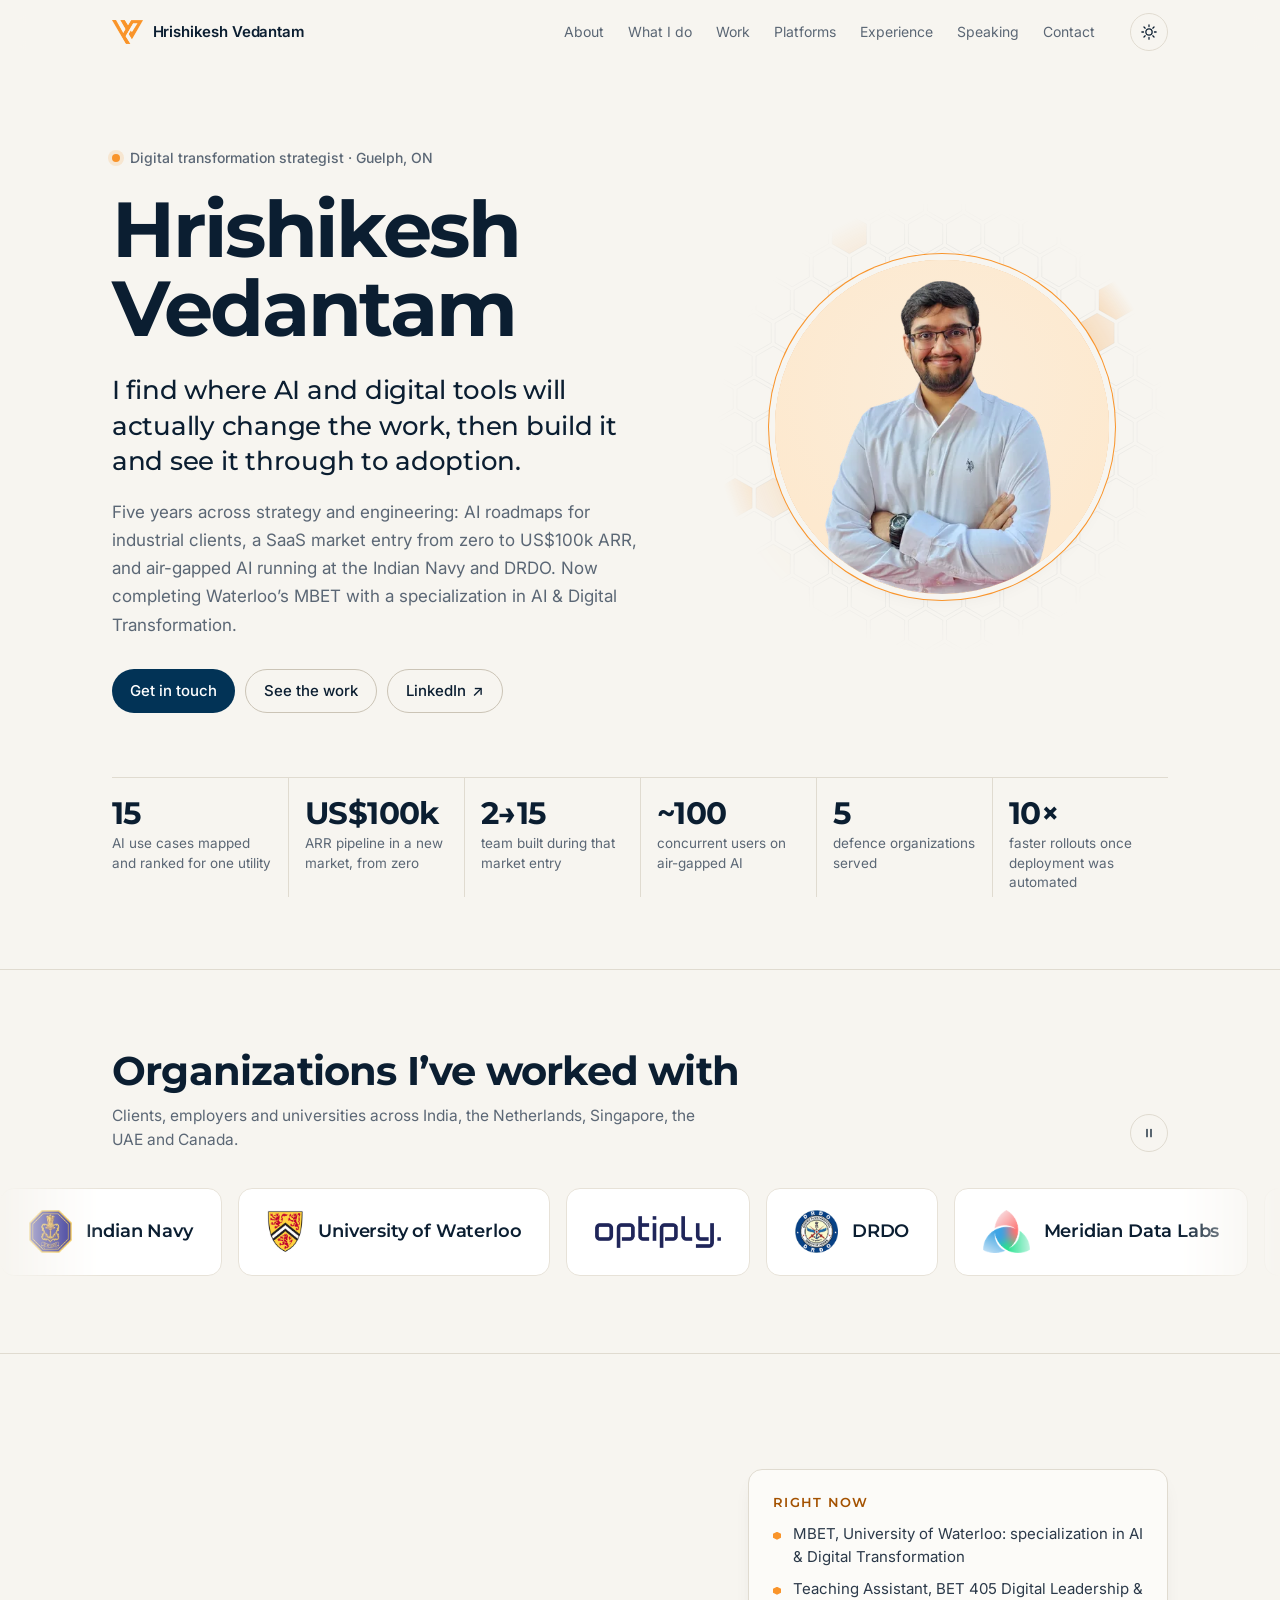
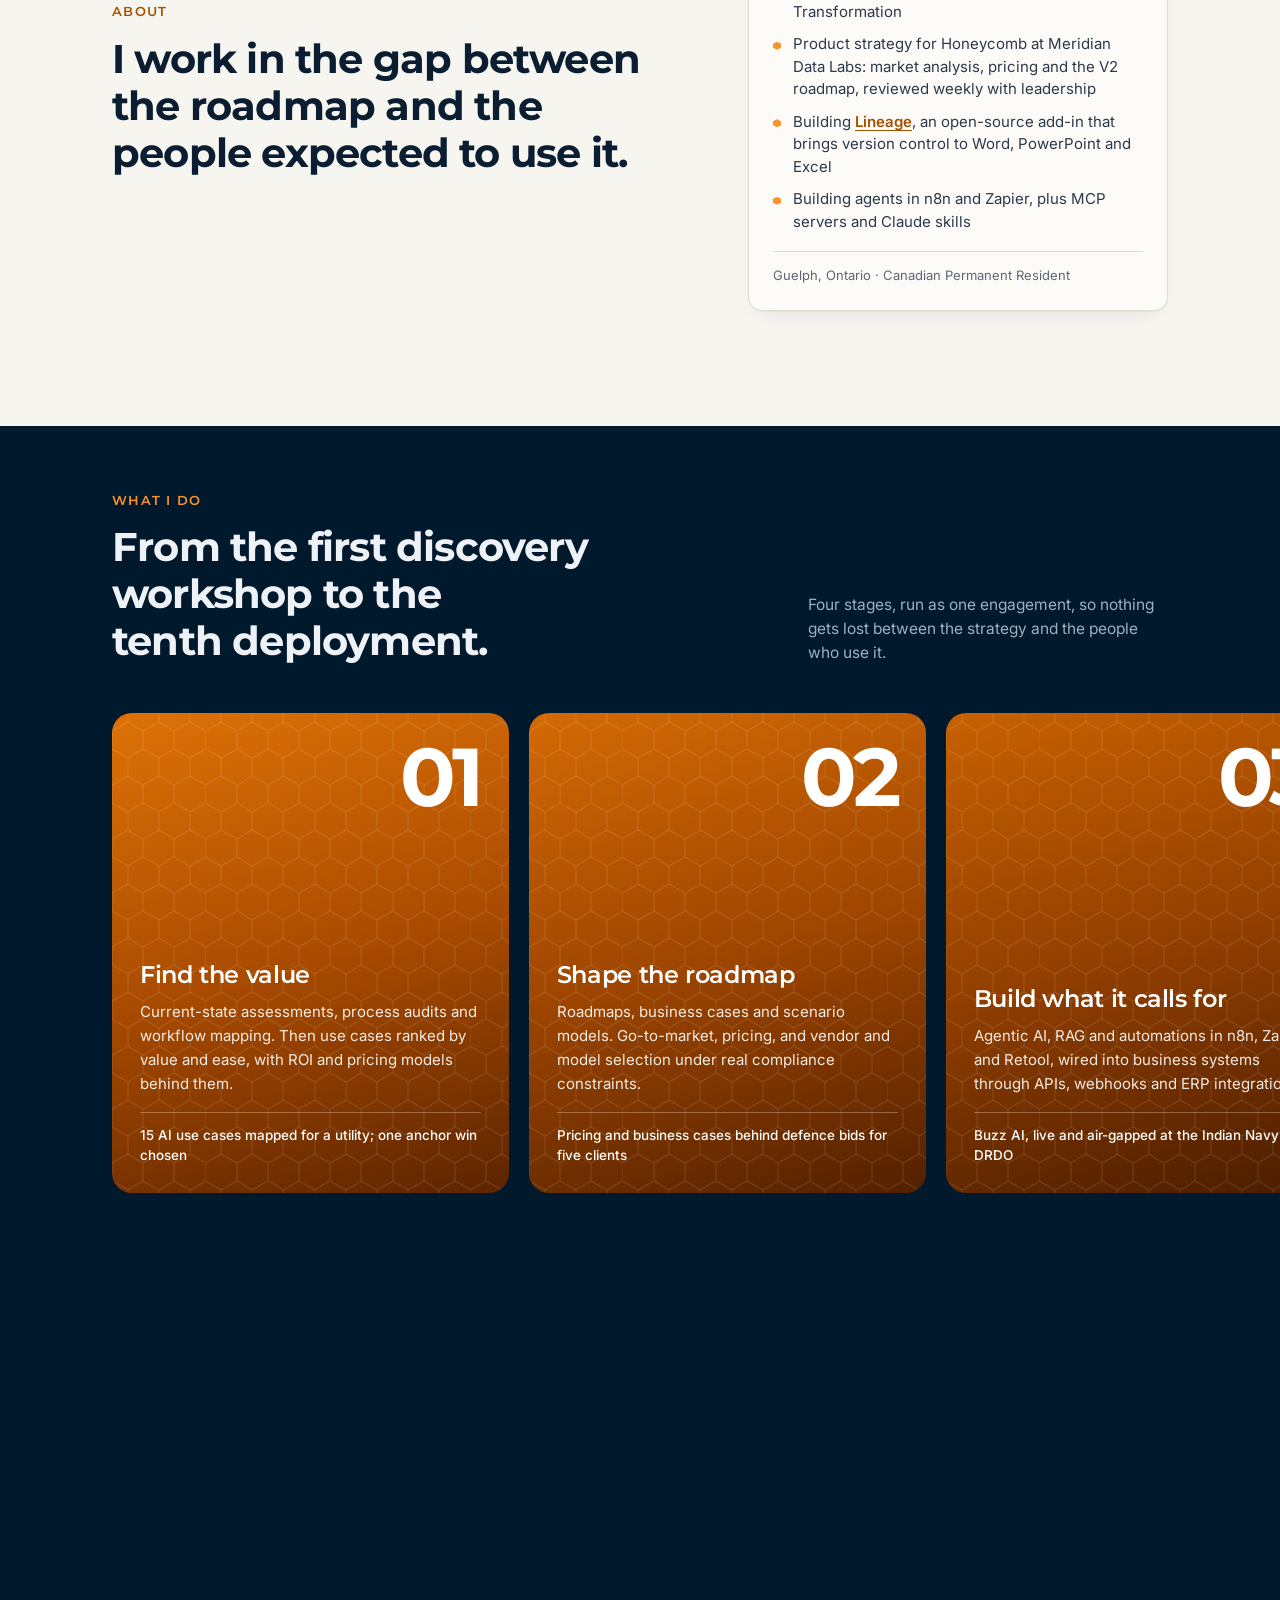
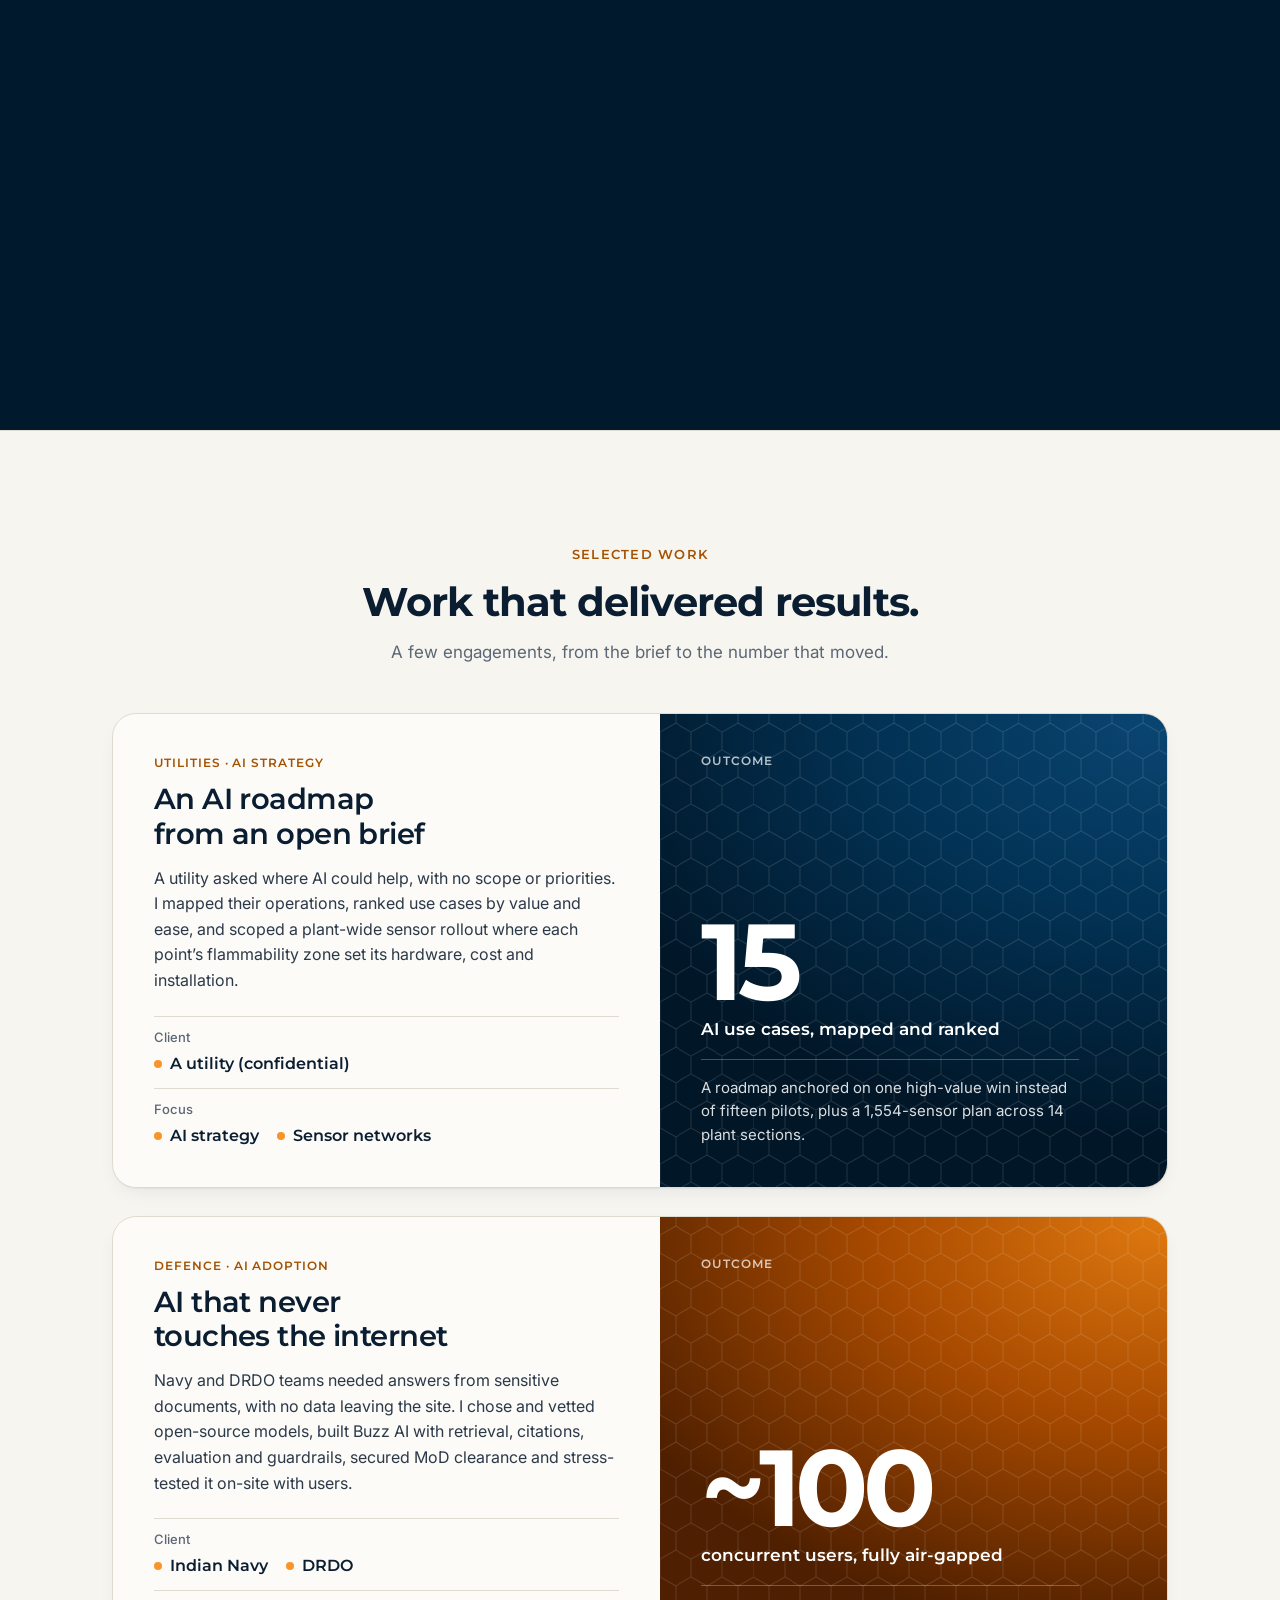
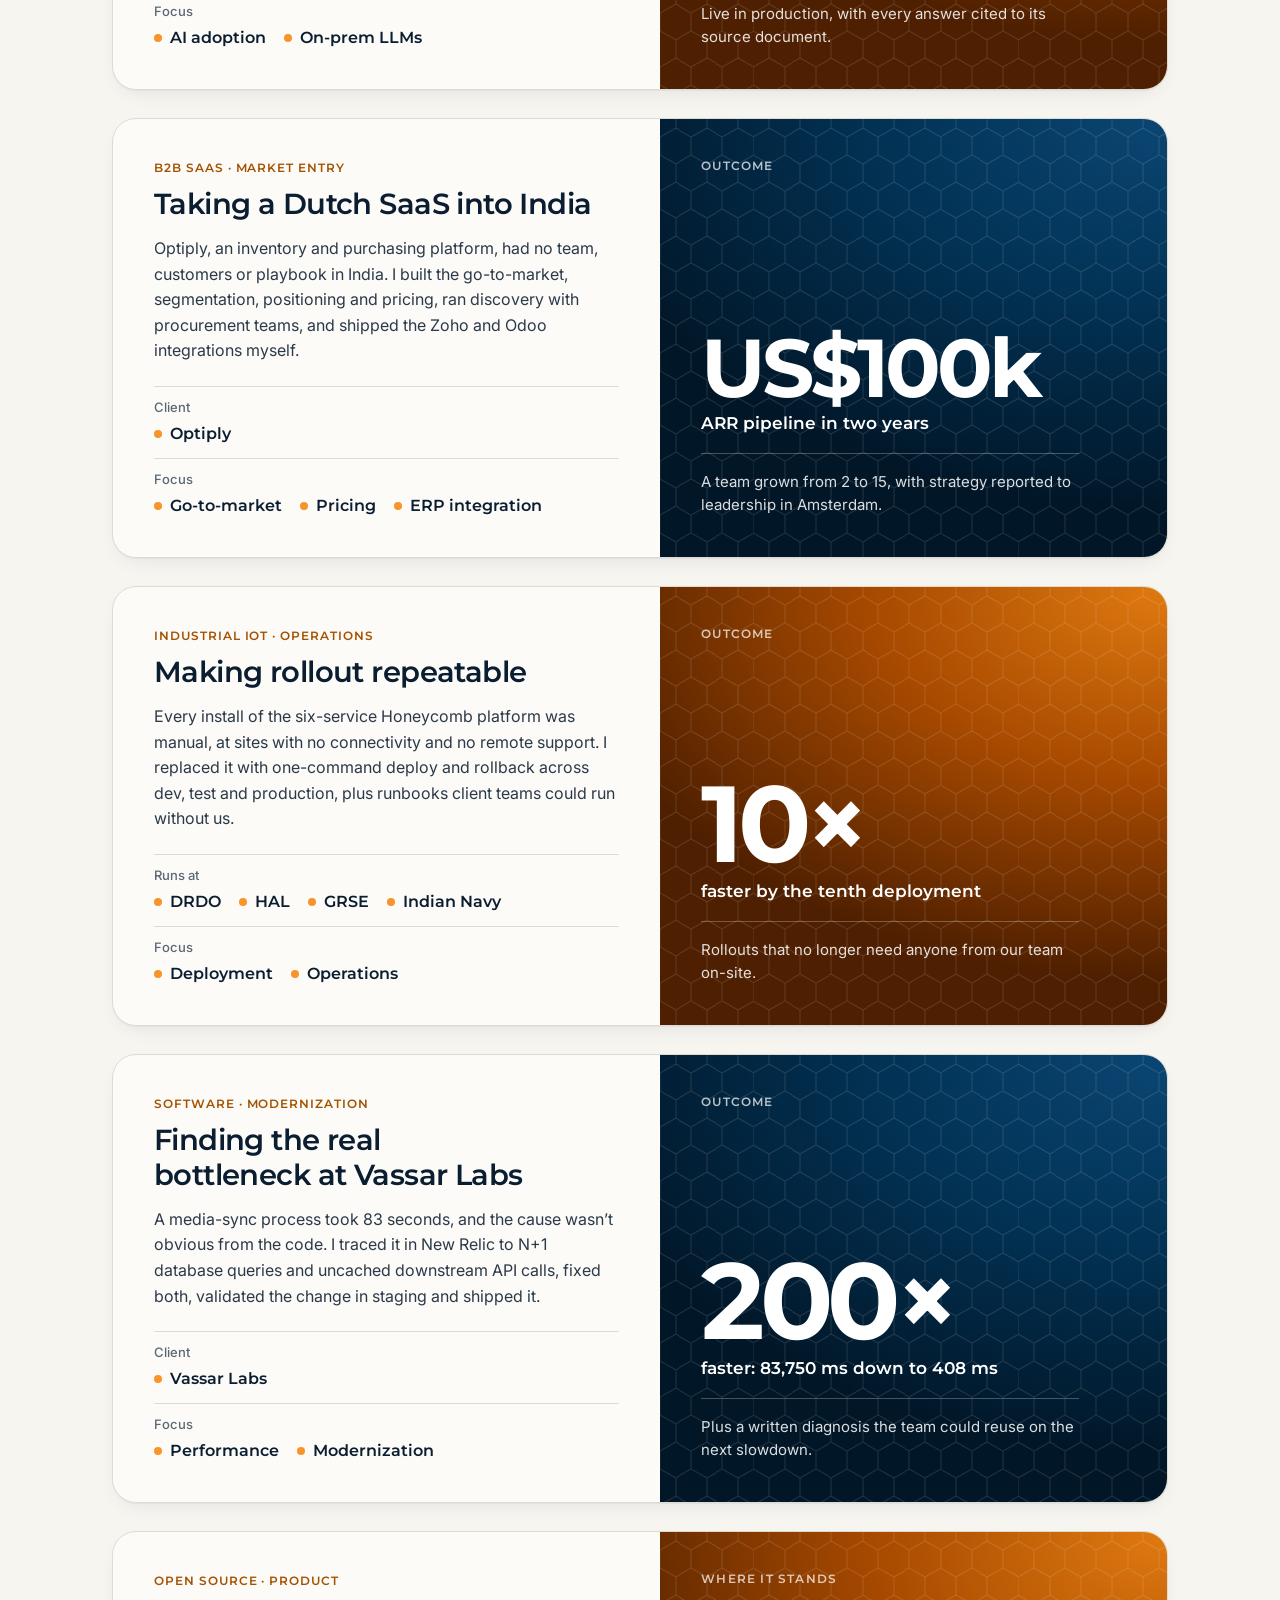
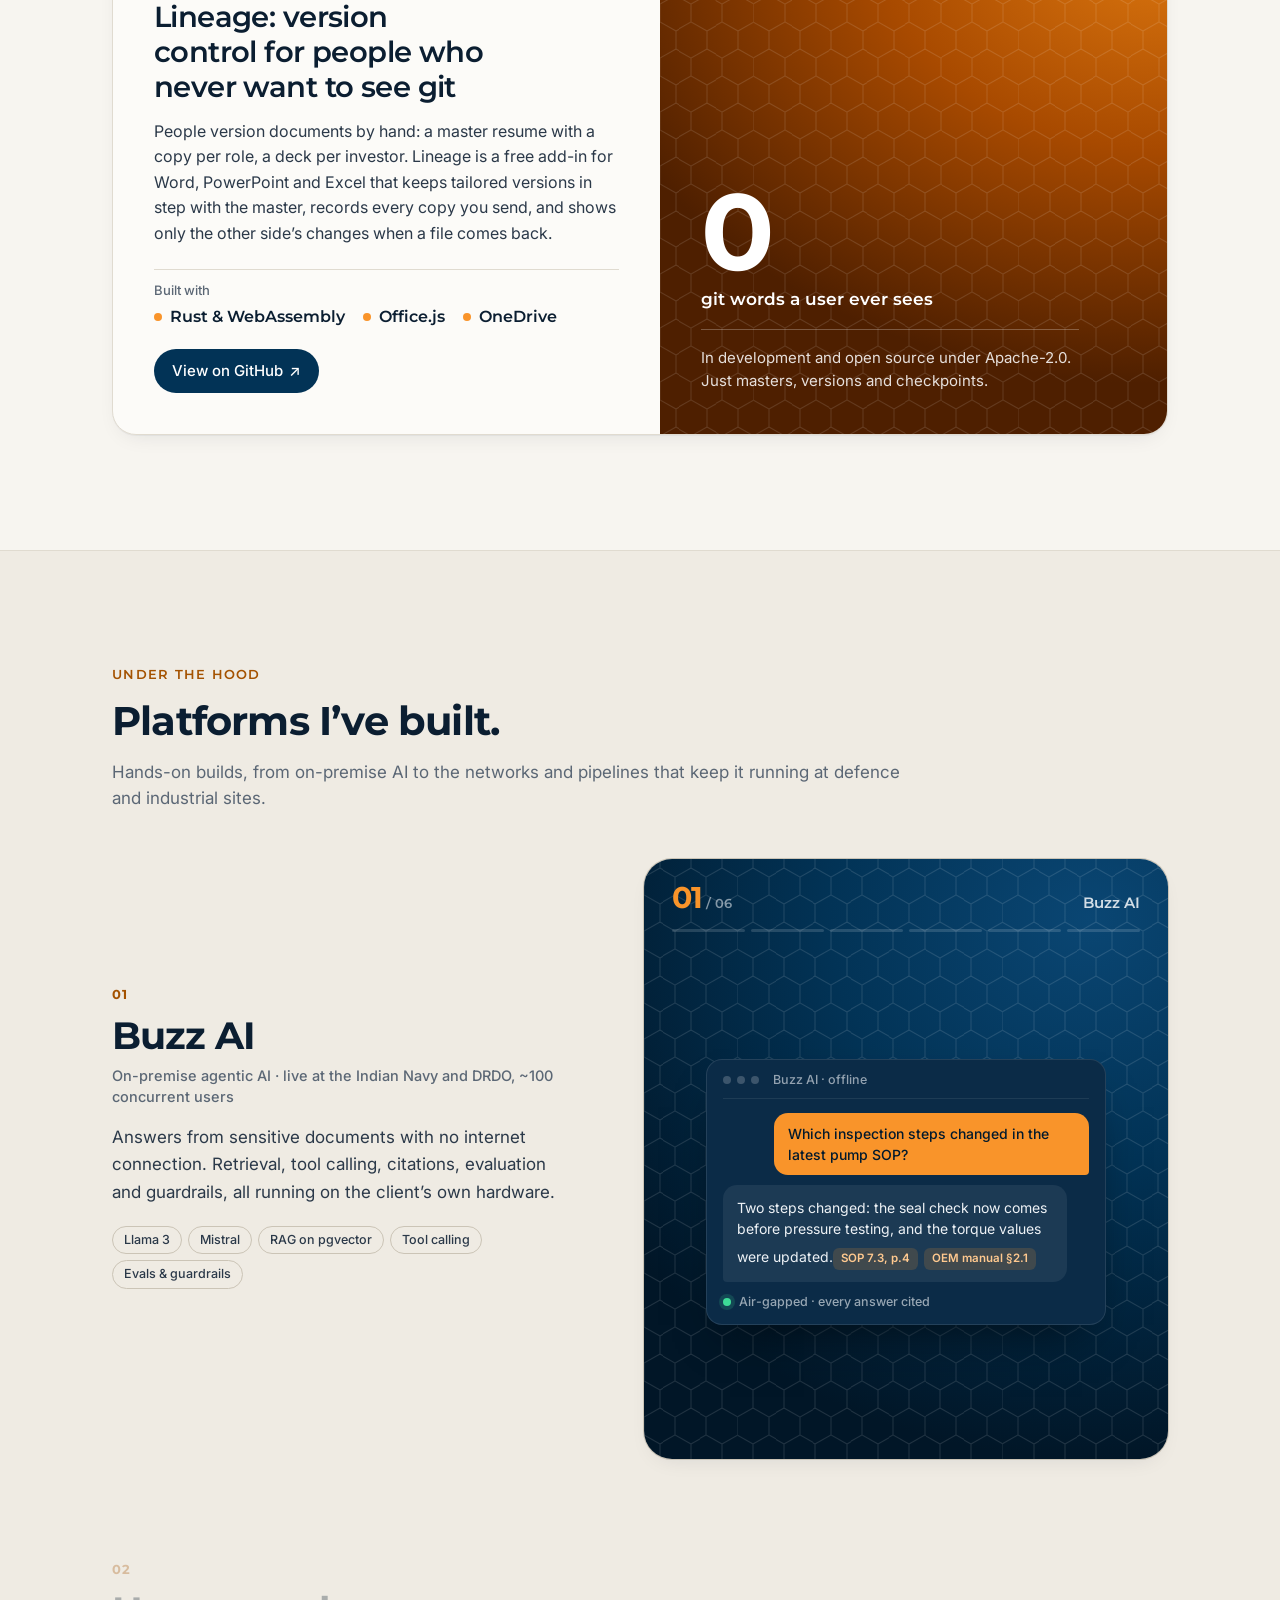
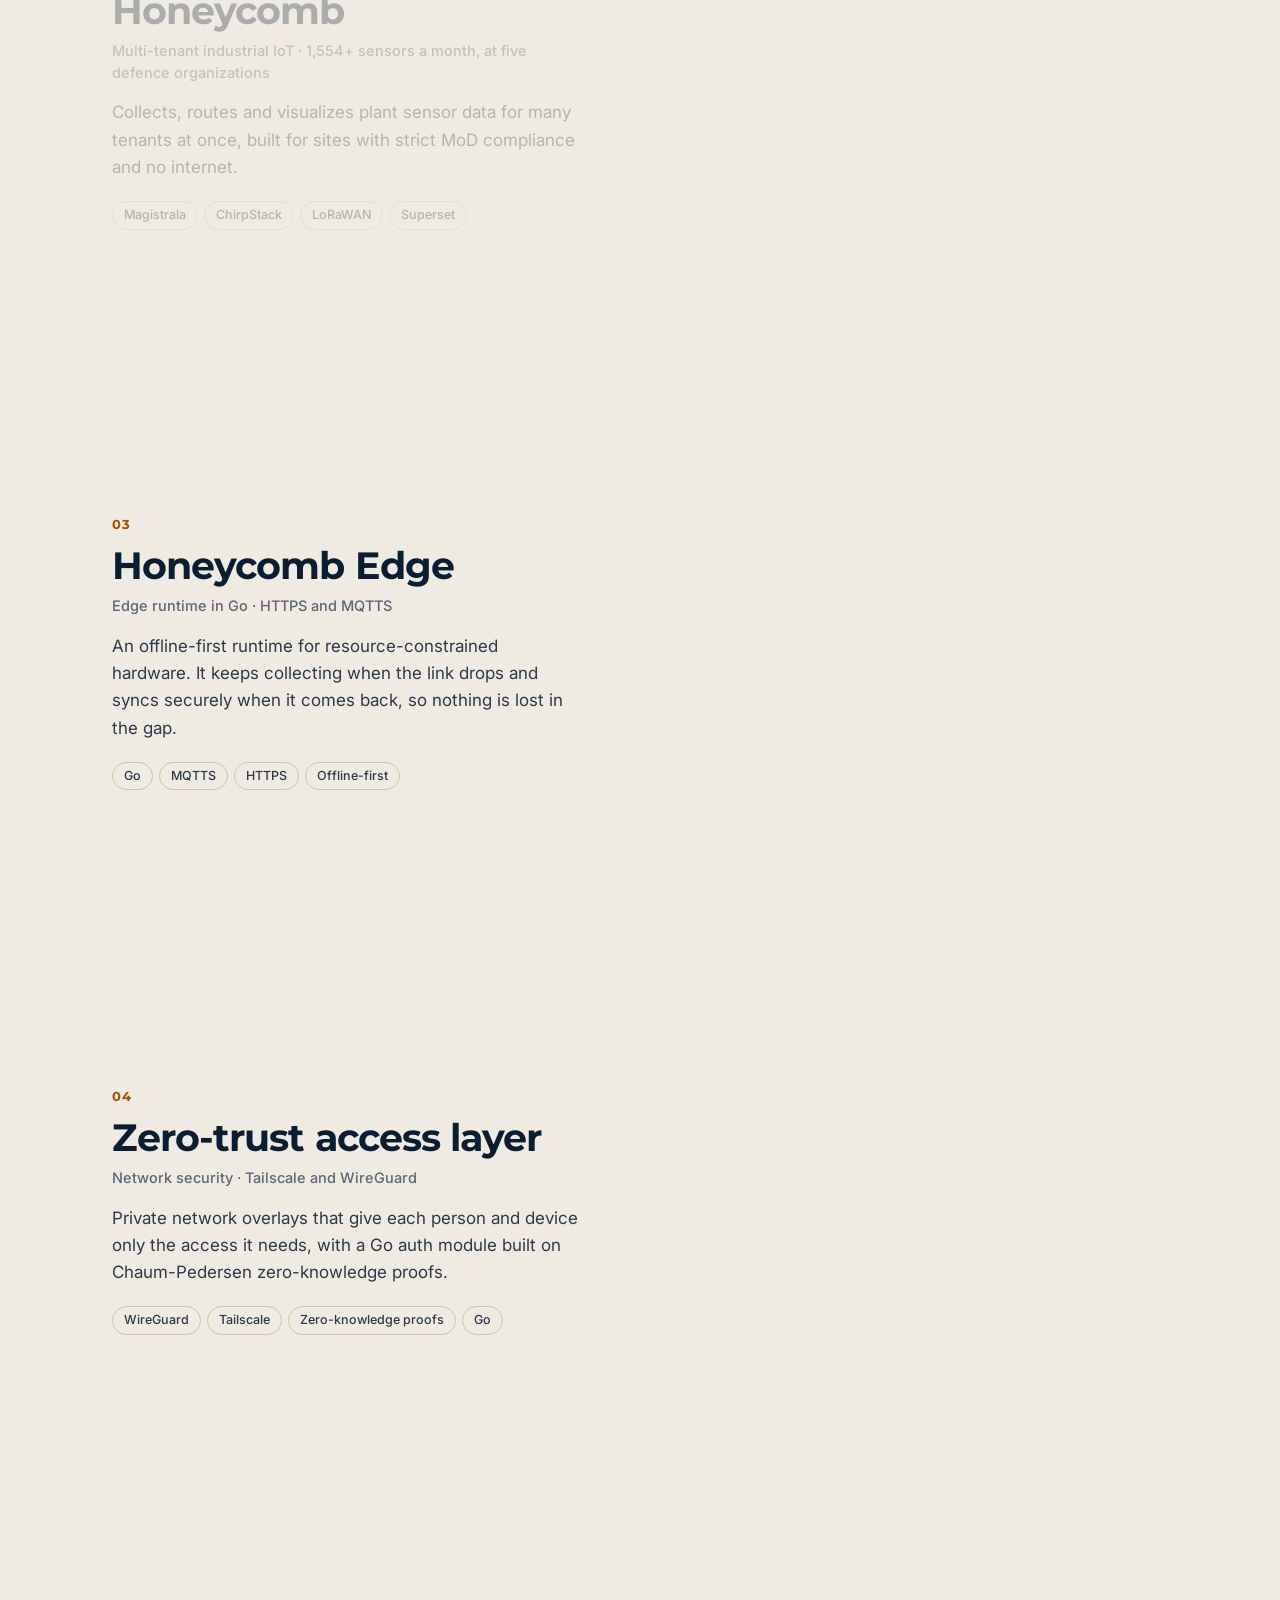
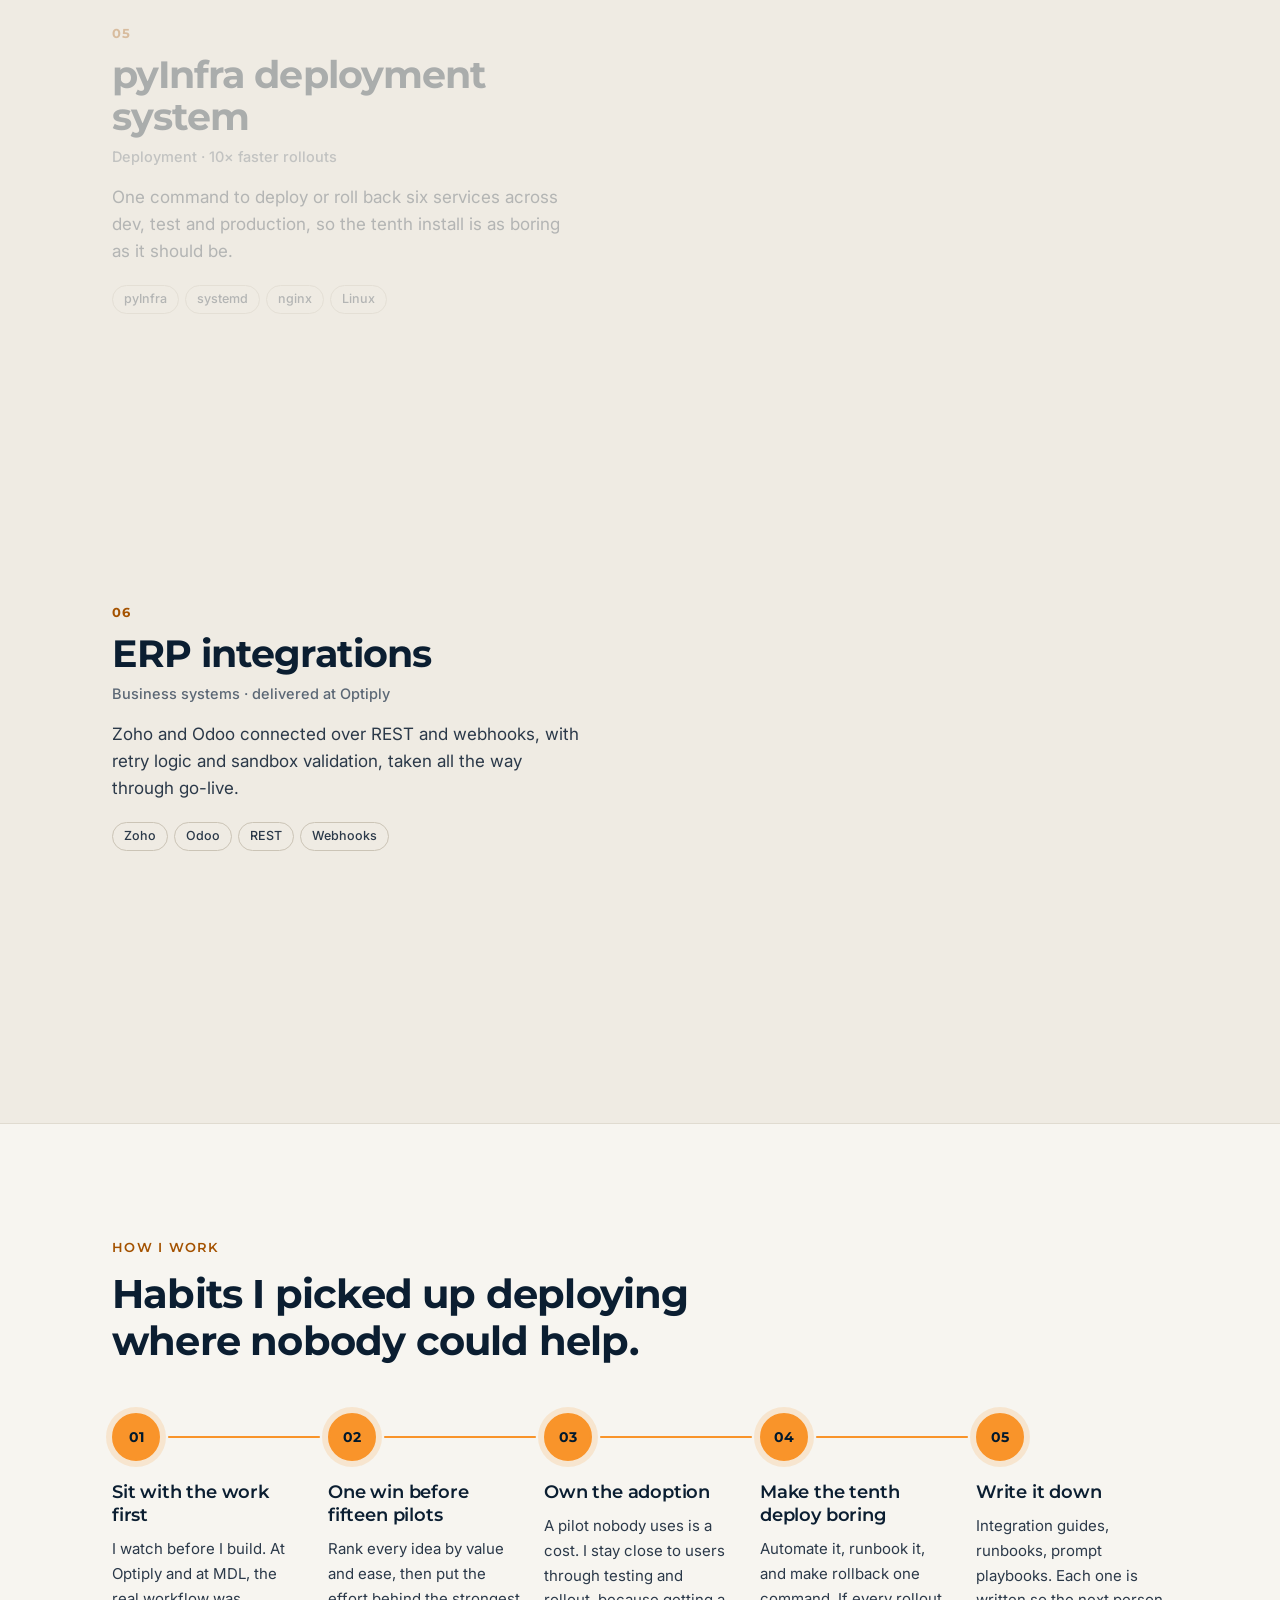
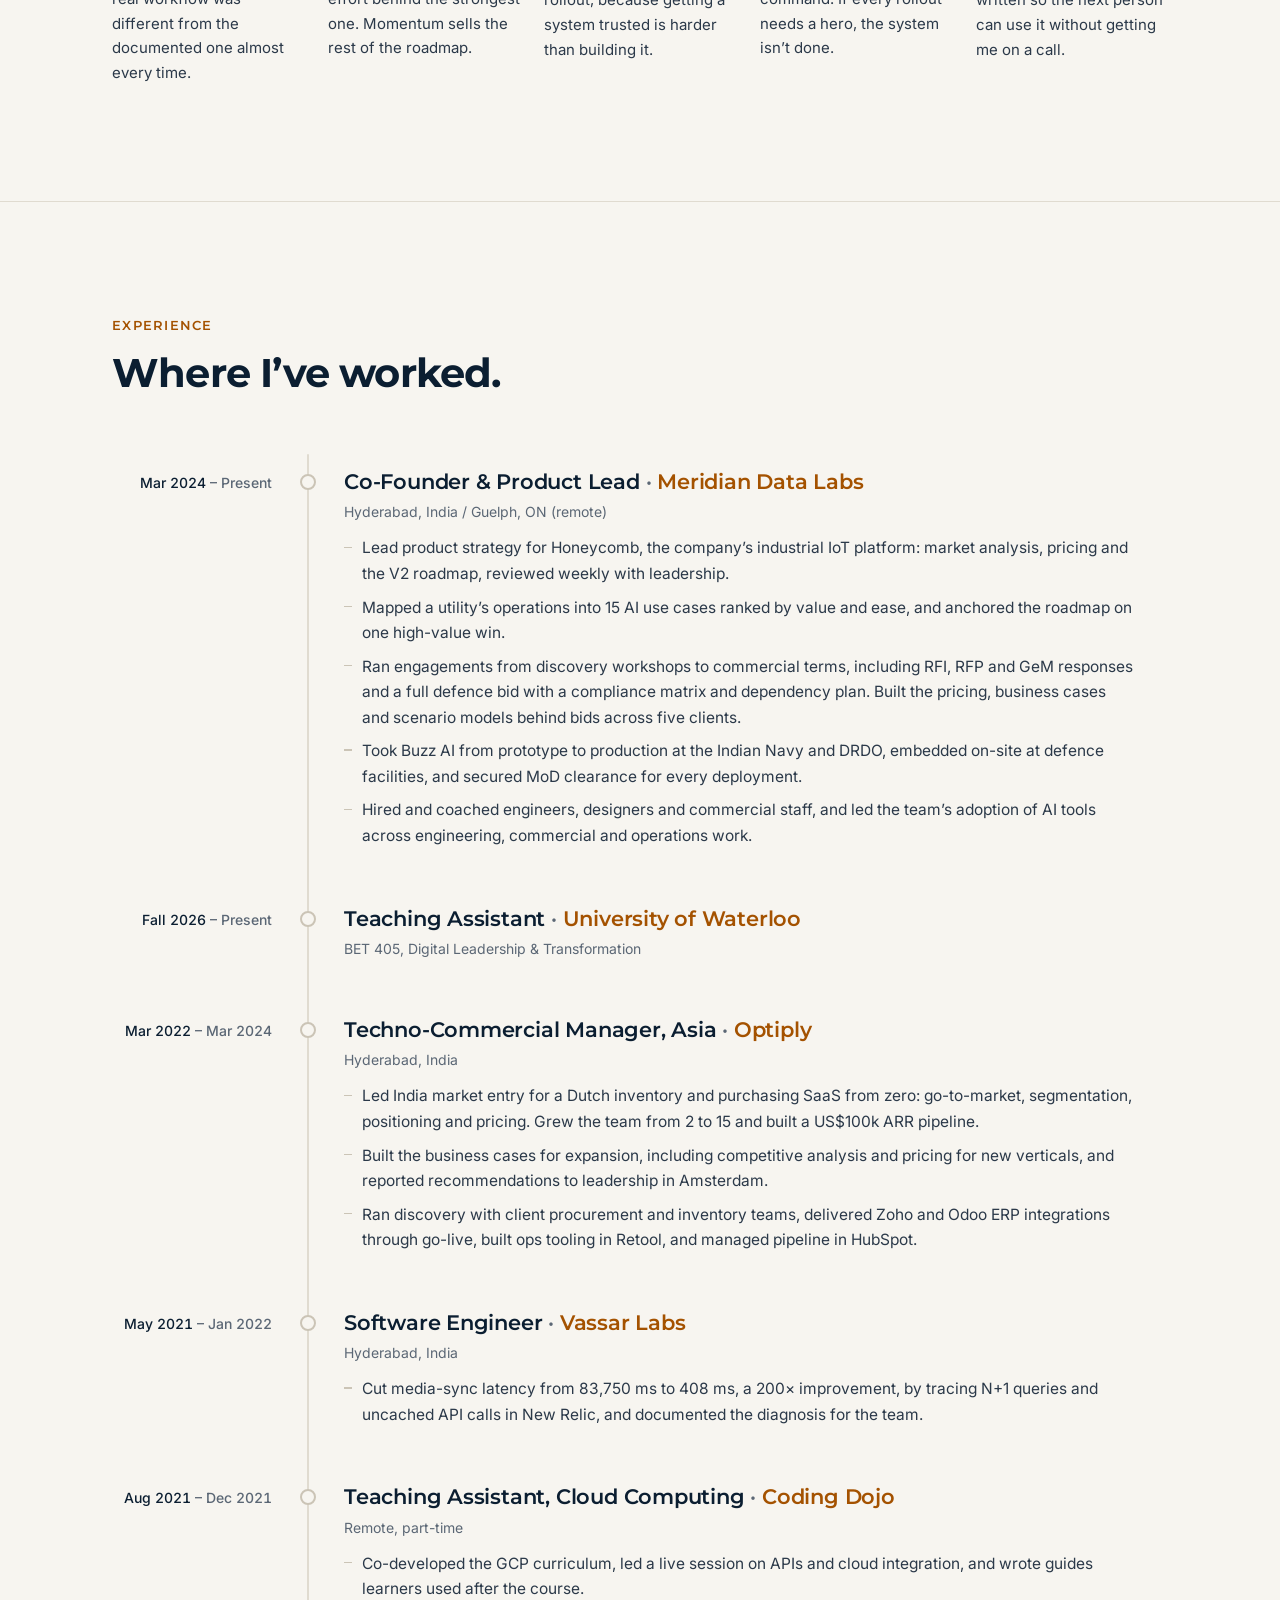
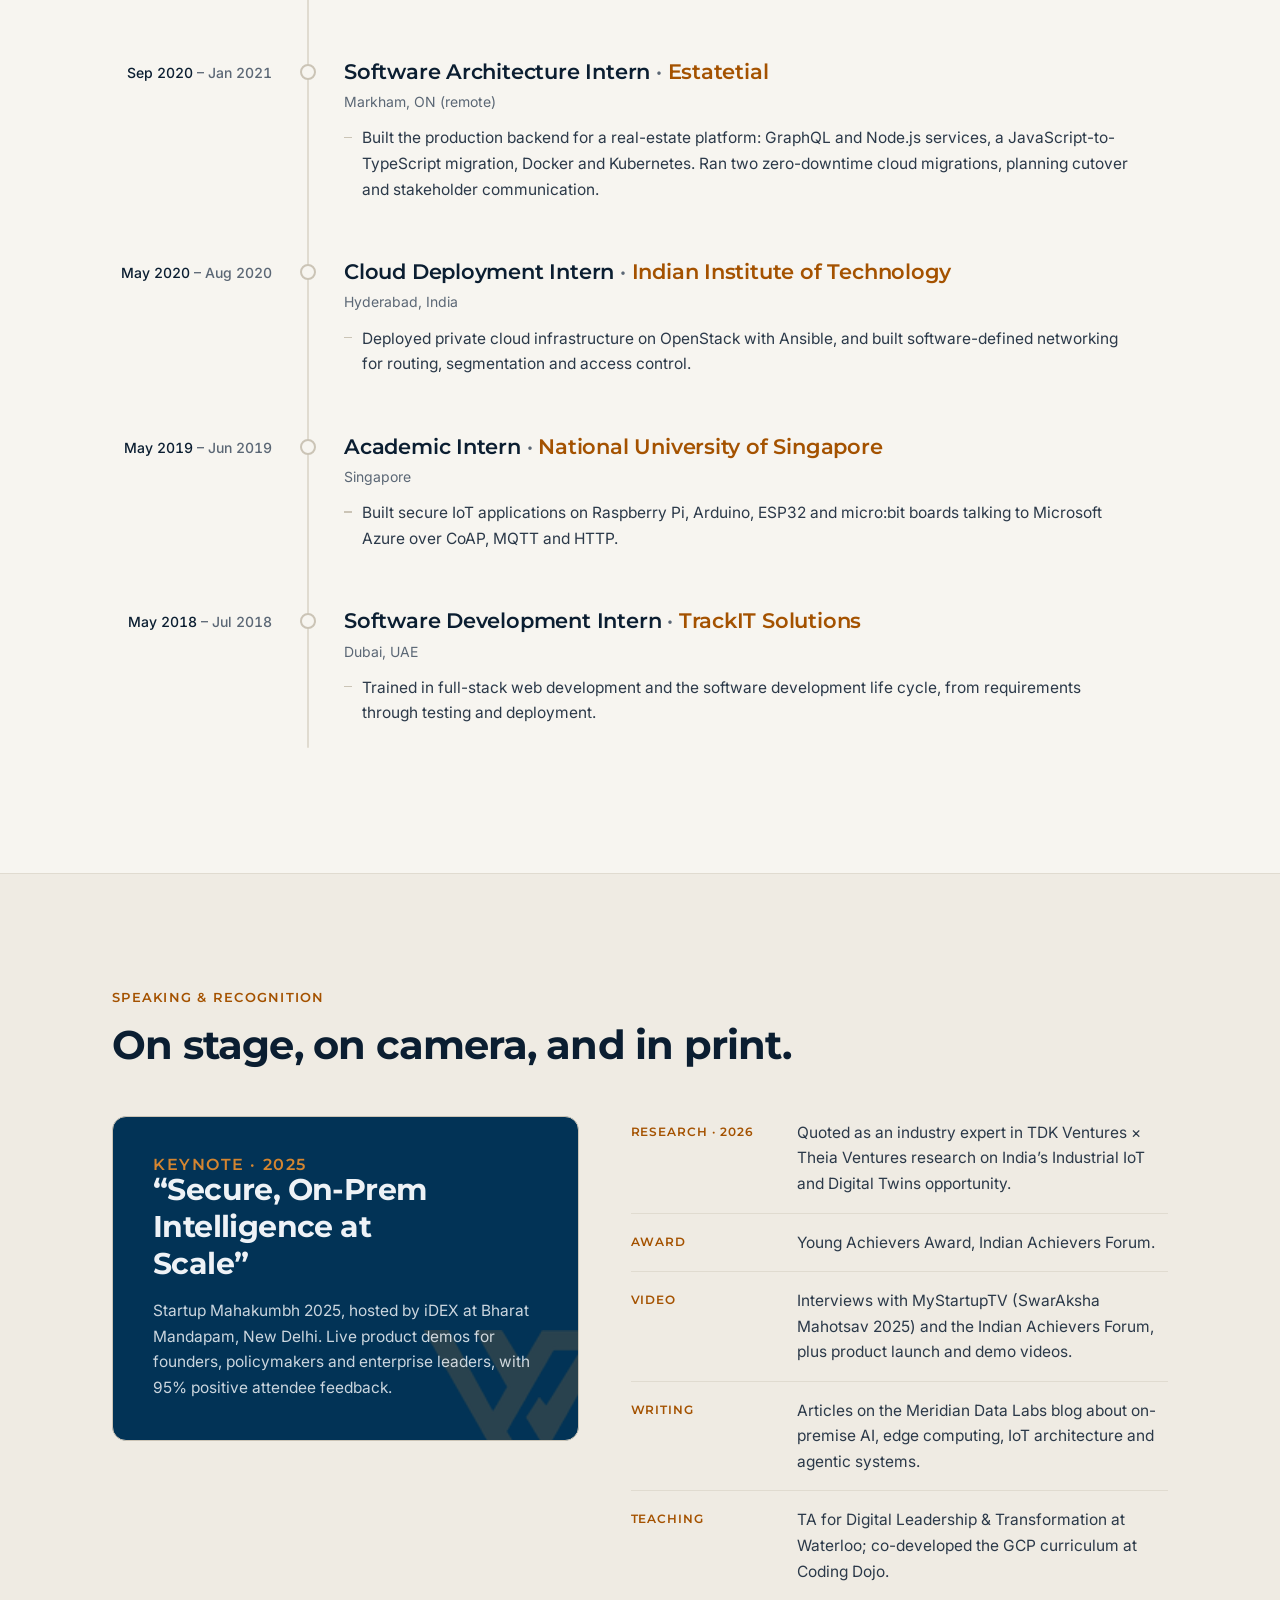
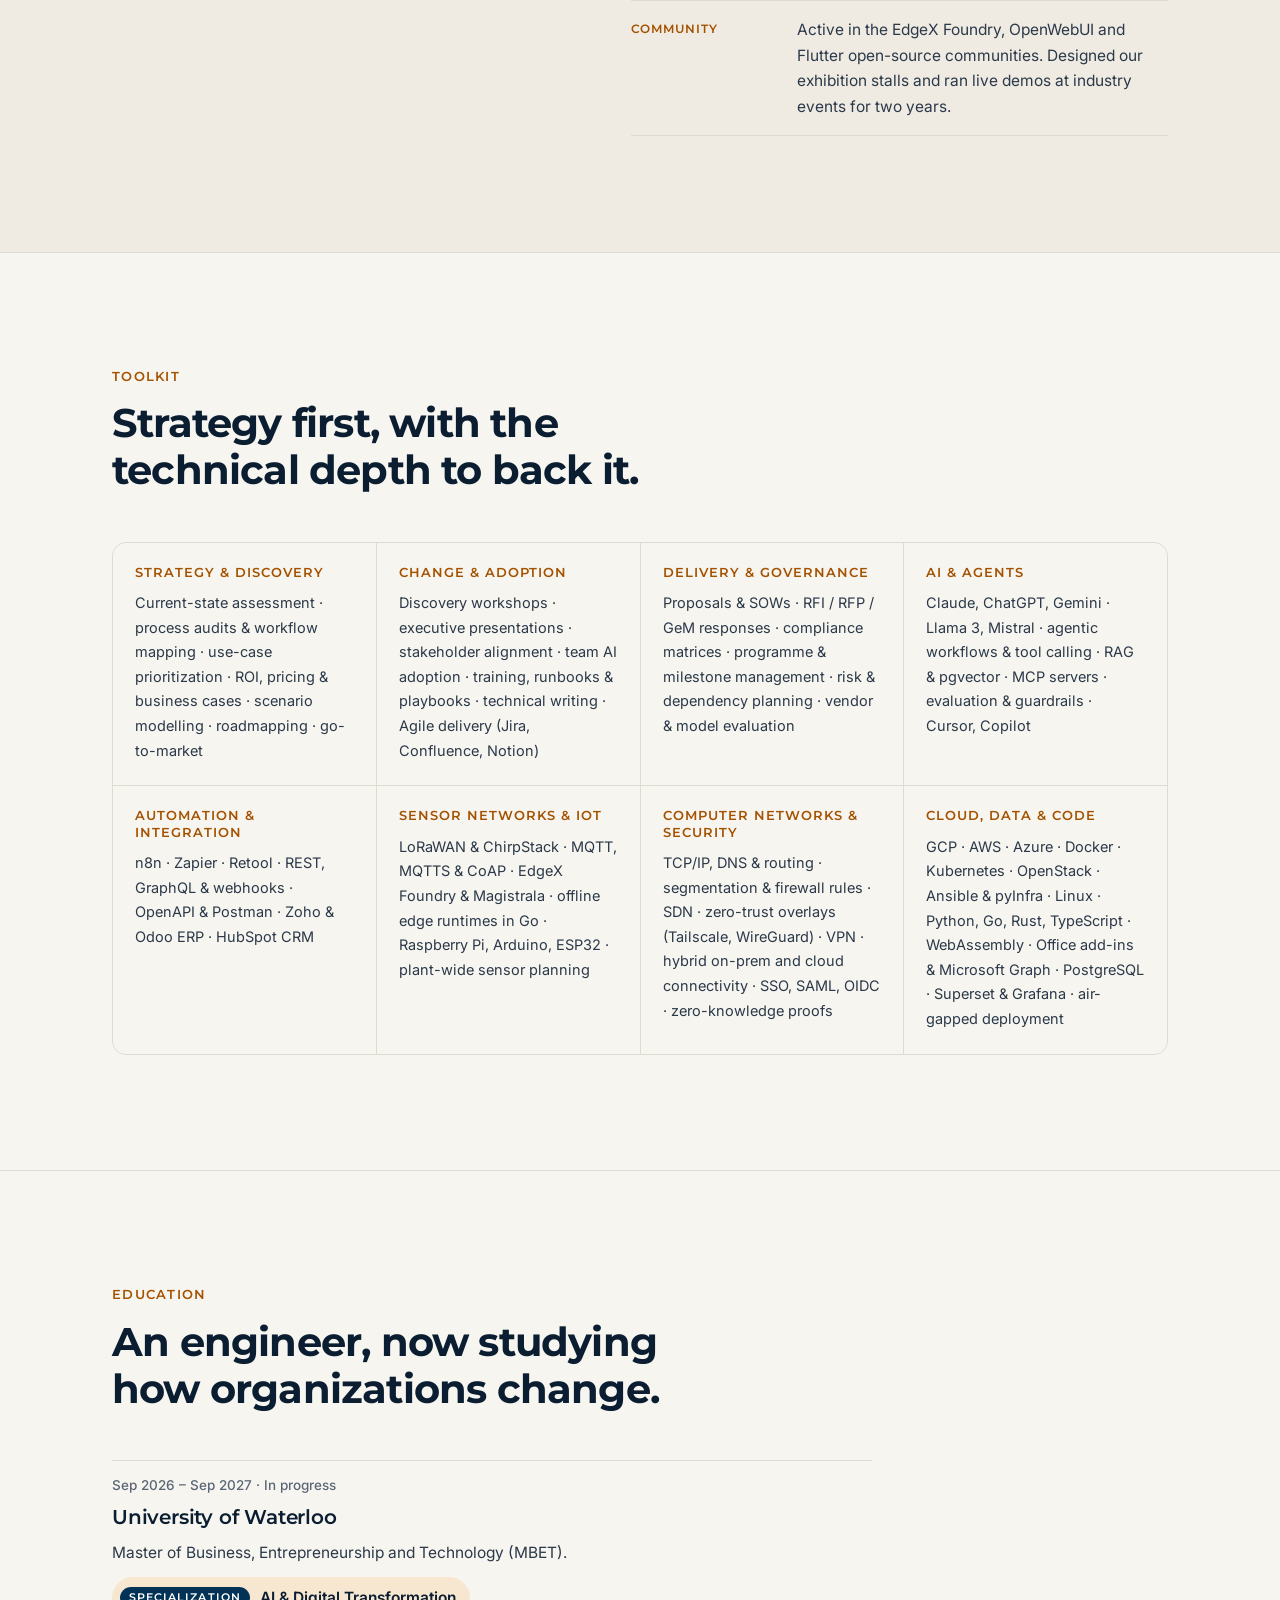
==== commit a91c1166: "Drop the Indian Coast Guard and use the transparent IIITDM logo - Remove the Coast Guard card, "Runs" ====
--- a/index.html
+++ b/index.html
@@ -141,12 +141,11 @@
             <li class="org"><img src="assets/img/logos/meridian-data-labs.png" alt="" width="129" height="120"><span>Meridian Data Labs</span></li>
             <li class="org org--logo"><img src="assets/img/logos/hal.png" alt="" width="305" height="120" style="--h: 52%"><span>Hindustan Aeronautics (HAL)</span></li>
             <li class="org"><img src="assets/img/logos/nus.png" alt="" width="94" height="120"><span>National University of Singapore</span></li>
-            <li class="org"><span>Indian Coast Guard</span></li>
             <li class="org"><img src="assets/img/logos/vassar-labs.png" alt="" width="110" height="112"><span>Vassar Labs</span></li>
             <li class="org"><img src="assets/img/logos/indian-army.png" alt="" width="159" height="120"><span>Indian Army</span></li>
             <li class="org"><img src="assets/img/logos/iit-hyderabad.png" alt="" width="116" height="120"><span>IIT Hyderabad</span></li>
             <li class="org org--logo"><img src="assets/img/logos/grse.png" alt="" width="167" height="120" style="--h: 64%"><span>Garden Reach Shipbuilders &amp; Engineers (GRSE)</span></li>
-            <li class="org"><img class="org-tile" src="assets/img/logos/iiitdm-kancheepuram.png" alt="" width="120" height="120"><span>IIITDM Kancheepuram</span></li>
+            <li class="org"><img src="assets/img/logos/iiitdm-kancheepuram.webp" alt="" width="120" height="120" style="--h: 60%"><span>IIITDM Kancheepuram</span></li>
             <li class="org"><span>Coding Dojo</span></li>
             <li class="org org--logo"><img src="assets/img/logos/trackit.png" alt="" width="338" height="59" style="--h: 30%"><span>TrackIT Solutions</span></li>
           </ul>
@@ -294,7 +293,7 @@
               <h3>Making rollout repeatable</h3>
               <p class="stack-desc">Every install of the six-service Honeycomb platform was manual, at sites with no connectivity and no remote support. I replaced it with one-command deploy and rollback across dev, test and production, plus runbooks client teams could run without us.</p>
               <dl class="stack-meta">
-                <div><dt>Runs at</dt><dd><span>DRDO</span><span>HAL</span><span>GRSE</span><span>Indian Navy</span><span>Indian Coast Guard</span></dd></div>
+                <div><dt>Runs at</dt><dd><span>DRDO</span><span>HAL</span><span>GRSE</span><span>Indian Navy</span></dd></div>
                 <div><dt>Focus</dt><dd><span>Deployment</span><span>Operations</span></dd></div>
               </dl>
             </div>
@@ -604,7 +603,7 @@
               <ul>
                 <li>Lead product strategy for Honeycomb, the company&rsquo;s industrial IoT platform: market analysis, pricing and the V2 roadmap, reviewed weekly with leadership.</li>
                 <li>Mapped a utility&rsquo;s operations into 15 AI use cases ranked by value and ease, and anchored the roadmap on one high-value win.</li>
-                <li>Ran engagements from discovery workshops to commercial terms, including RFI, RFP and GeM responses and a full Indian Coast Guard bid with a compliance matrix and dependency plan. Built the pricing, business cases and scenario models behind bids across five clients.</li>
+                <li>Ran engagements from discovery workshops to commercial terms, including RFI, RFP and GeM responses and a full defence bid with a compliance matrix and dependency plan. Built the pricing, business cases and scenario models behind bids across five clients.</li>
                 <li>Took Buzz AI from prototype to production at the Indian Navy and DRDO, embedded on-site at defence facilities, and secured MoD clearance for every deployment.</li>
                 <li>Hired and coached engineers, designers and commercial staff, and led the team&rsquo;s adoption of AI tools across engineering, commercial and operations work.</li>
               </ul>
--- a/assets/style.css
+++ b/assets/style.css
@@ -261,7 +261,6 @@
 }
 /* A share of the card height, so logos scale with the card on phones. Full logos set their own --h. */
 .org img { height: var(--h, 50%); width: auto; }
-.org-tile { border-radius: 22%; }
 /* Logos that already carry the name keep it for screen readers only. */
 .org--logo span { position: absolute; width: 1px; height: 1px; overflow: hidden; clip-path: inset(50%); }
 
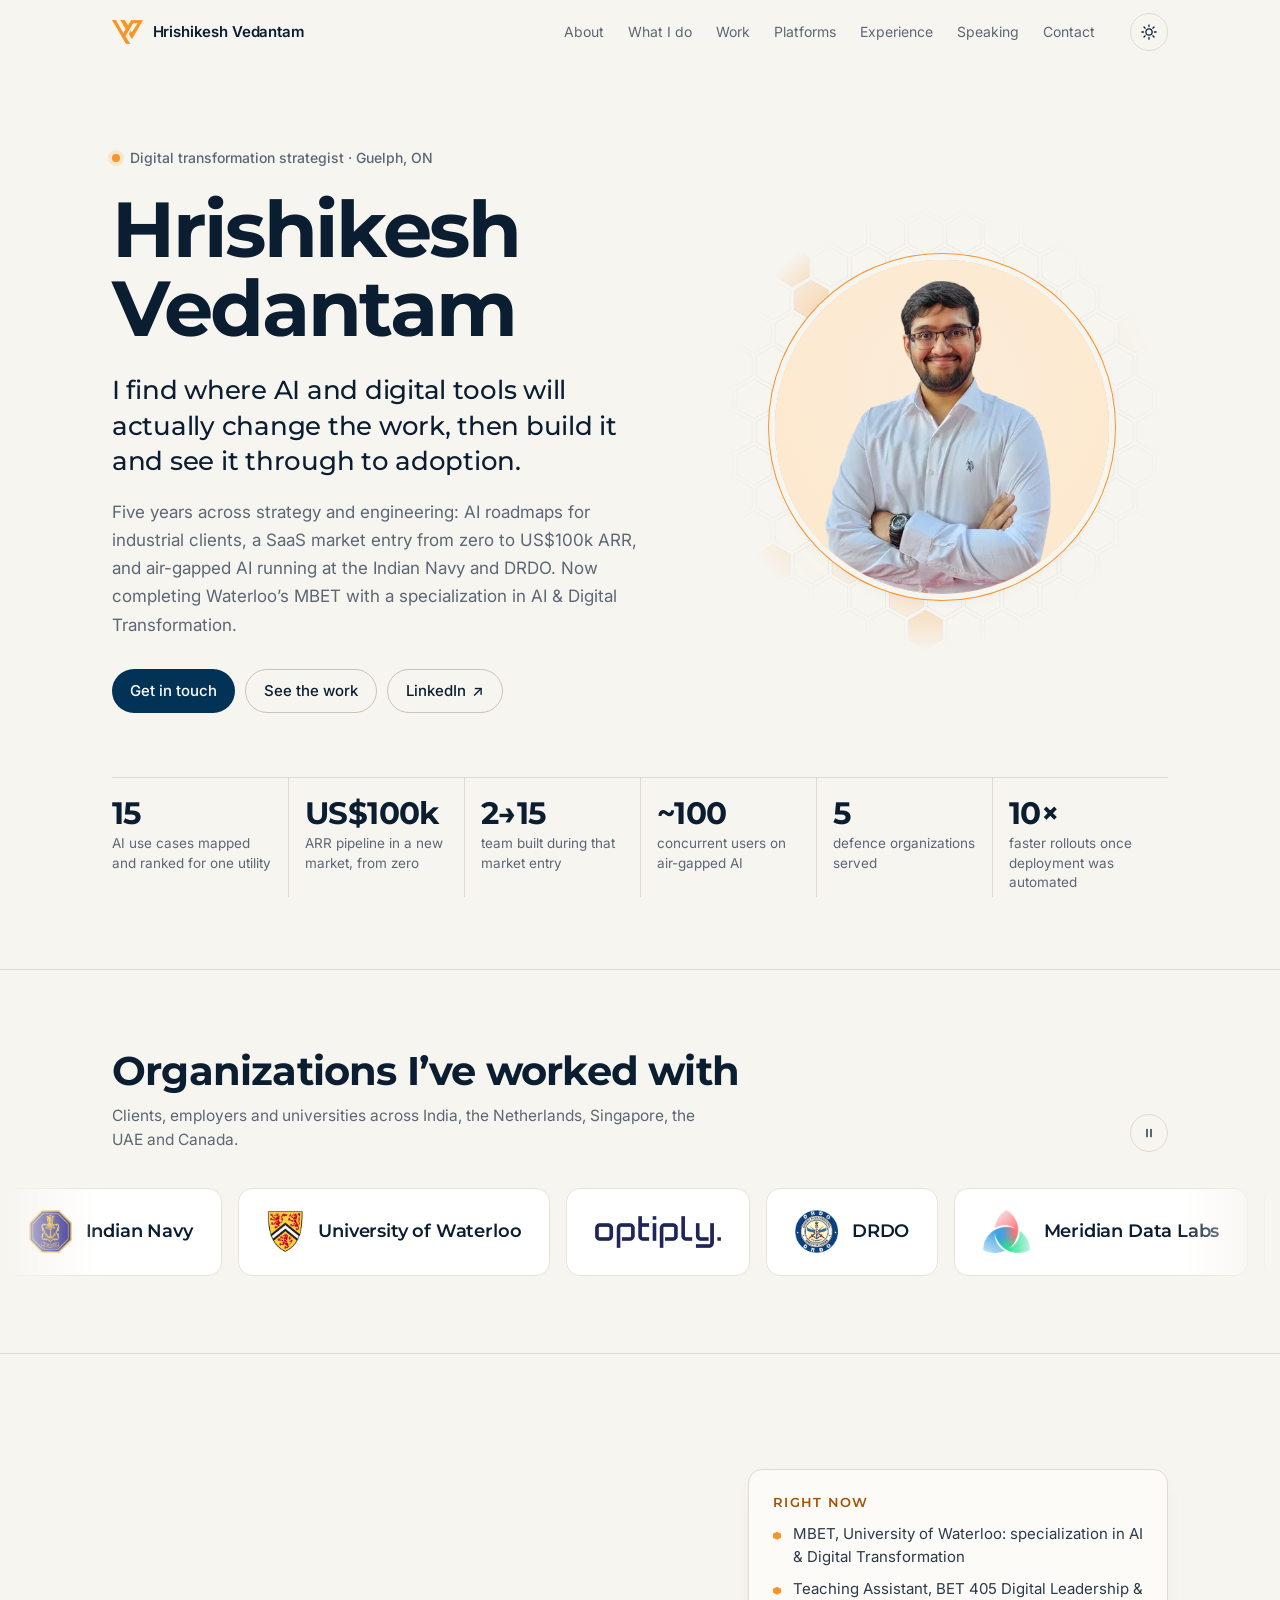
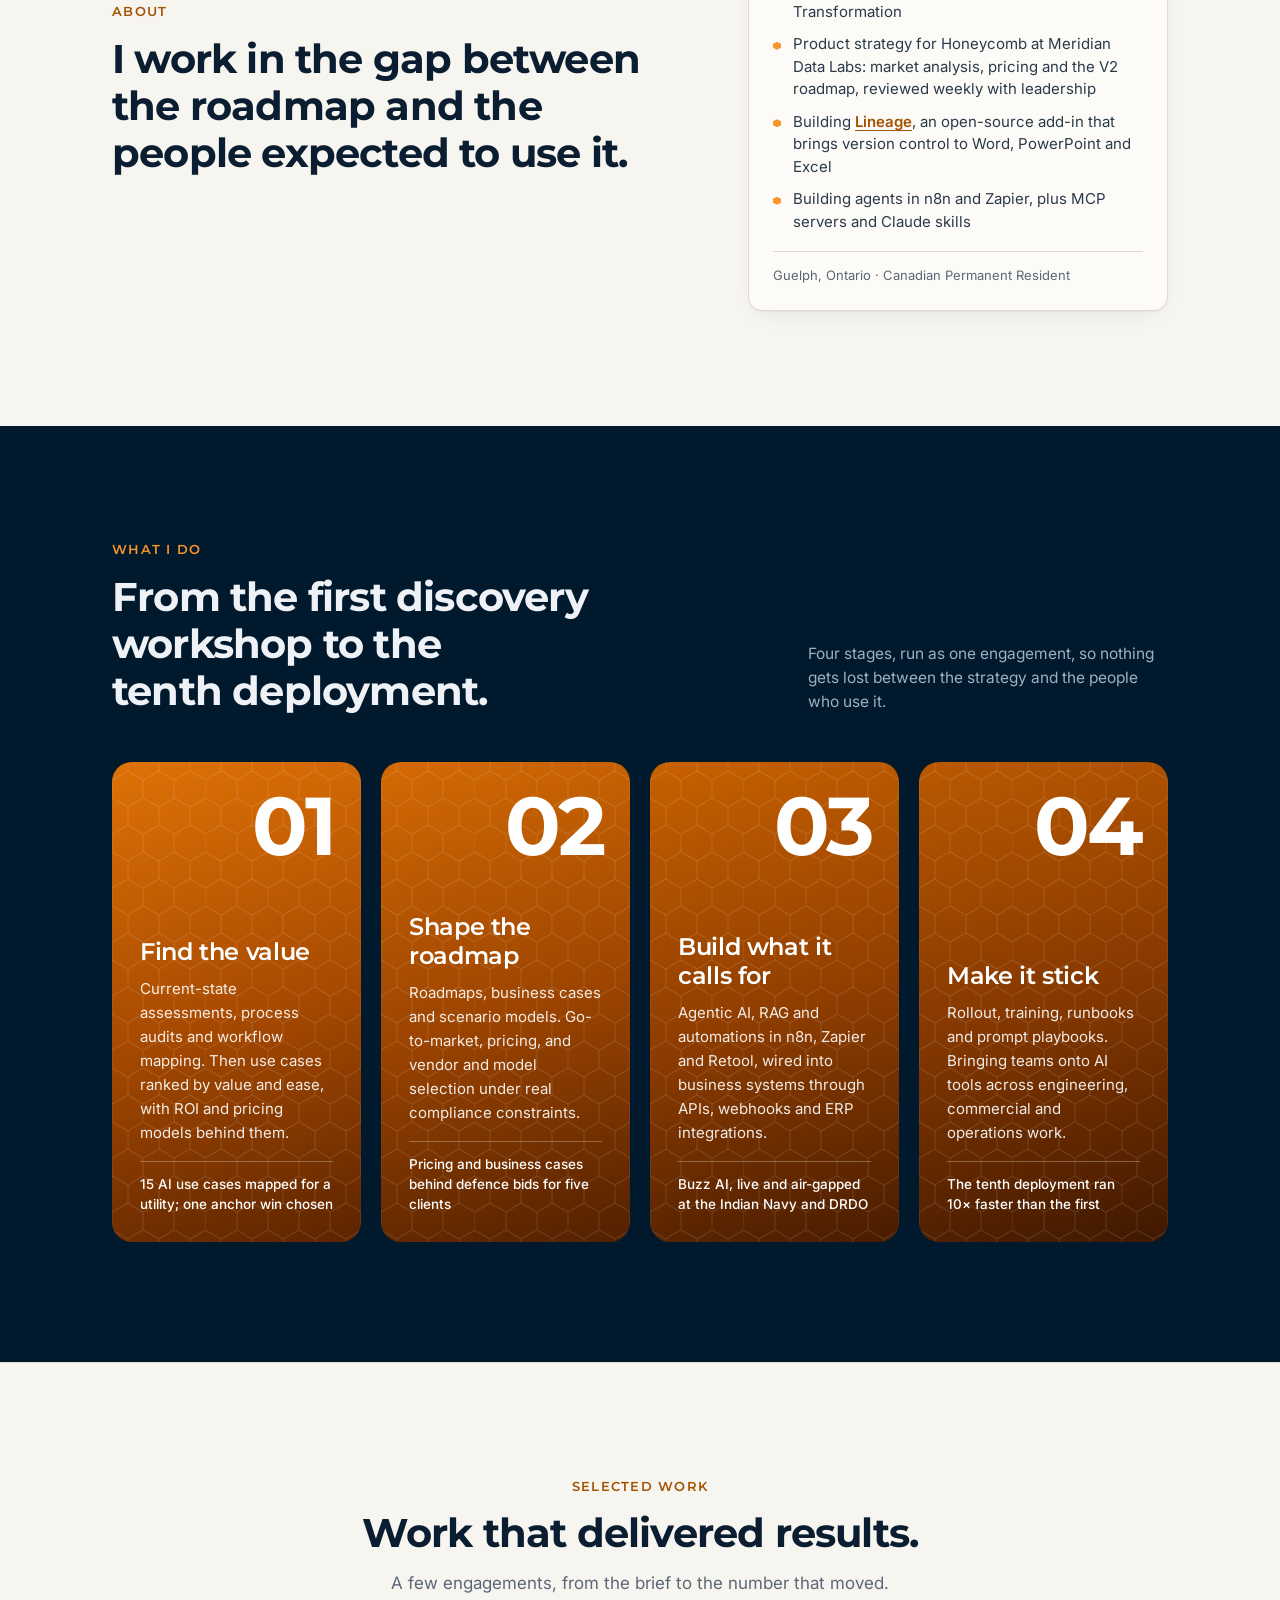
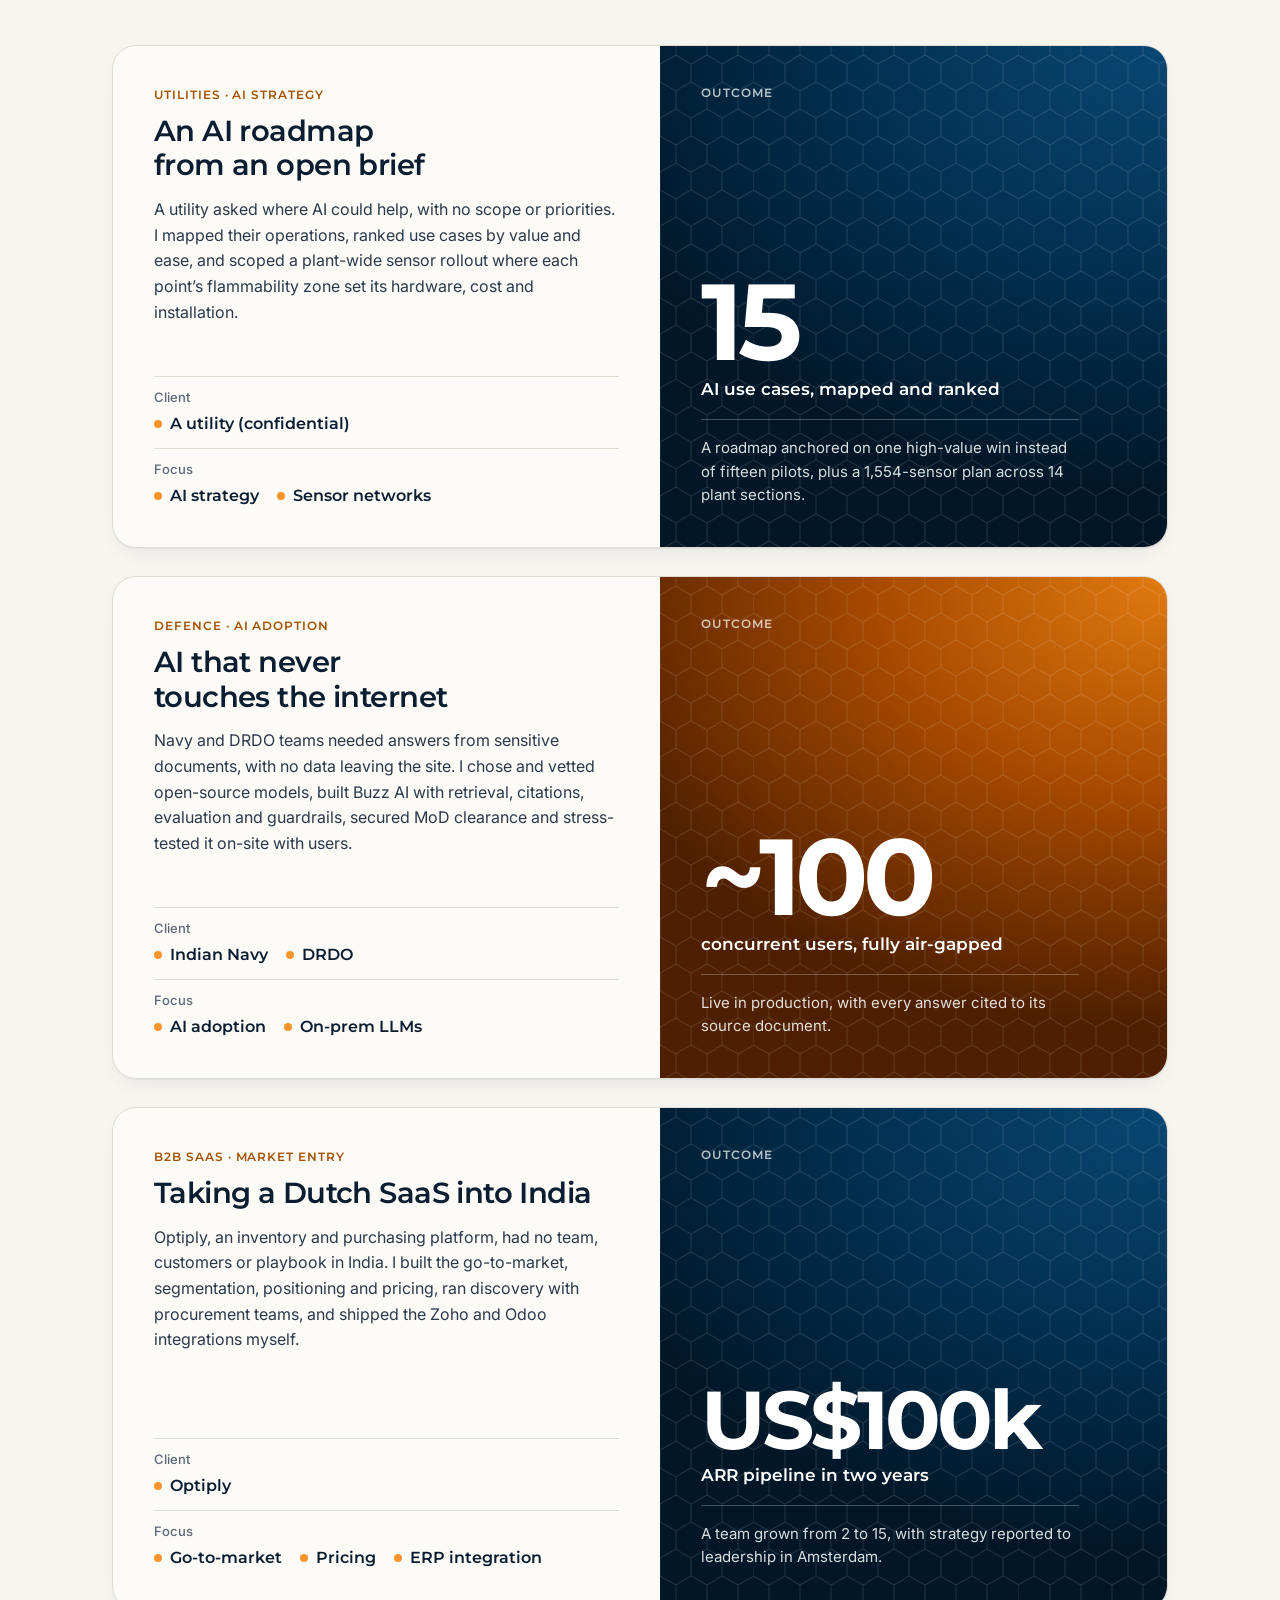
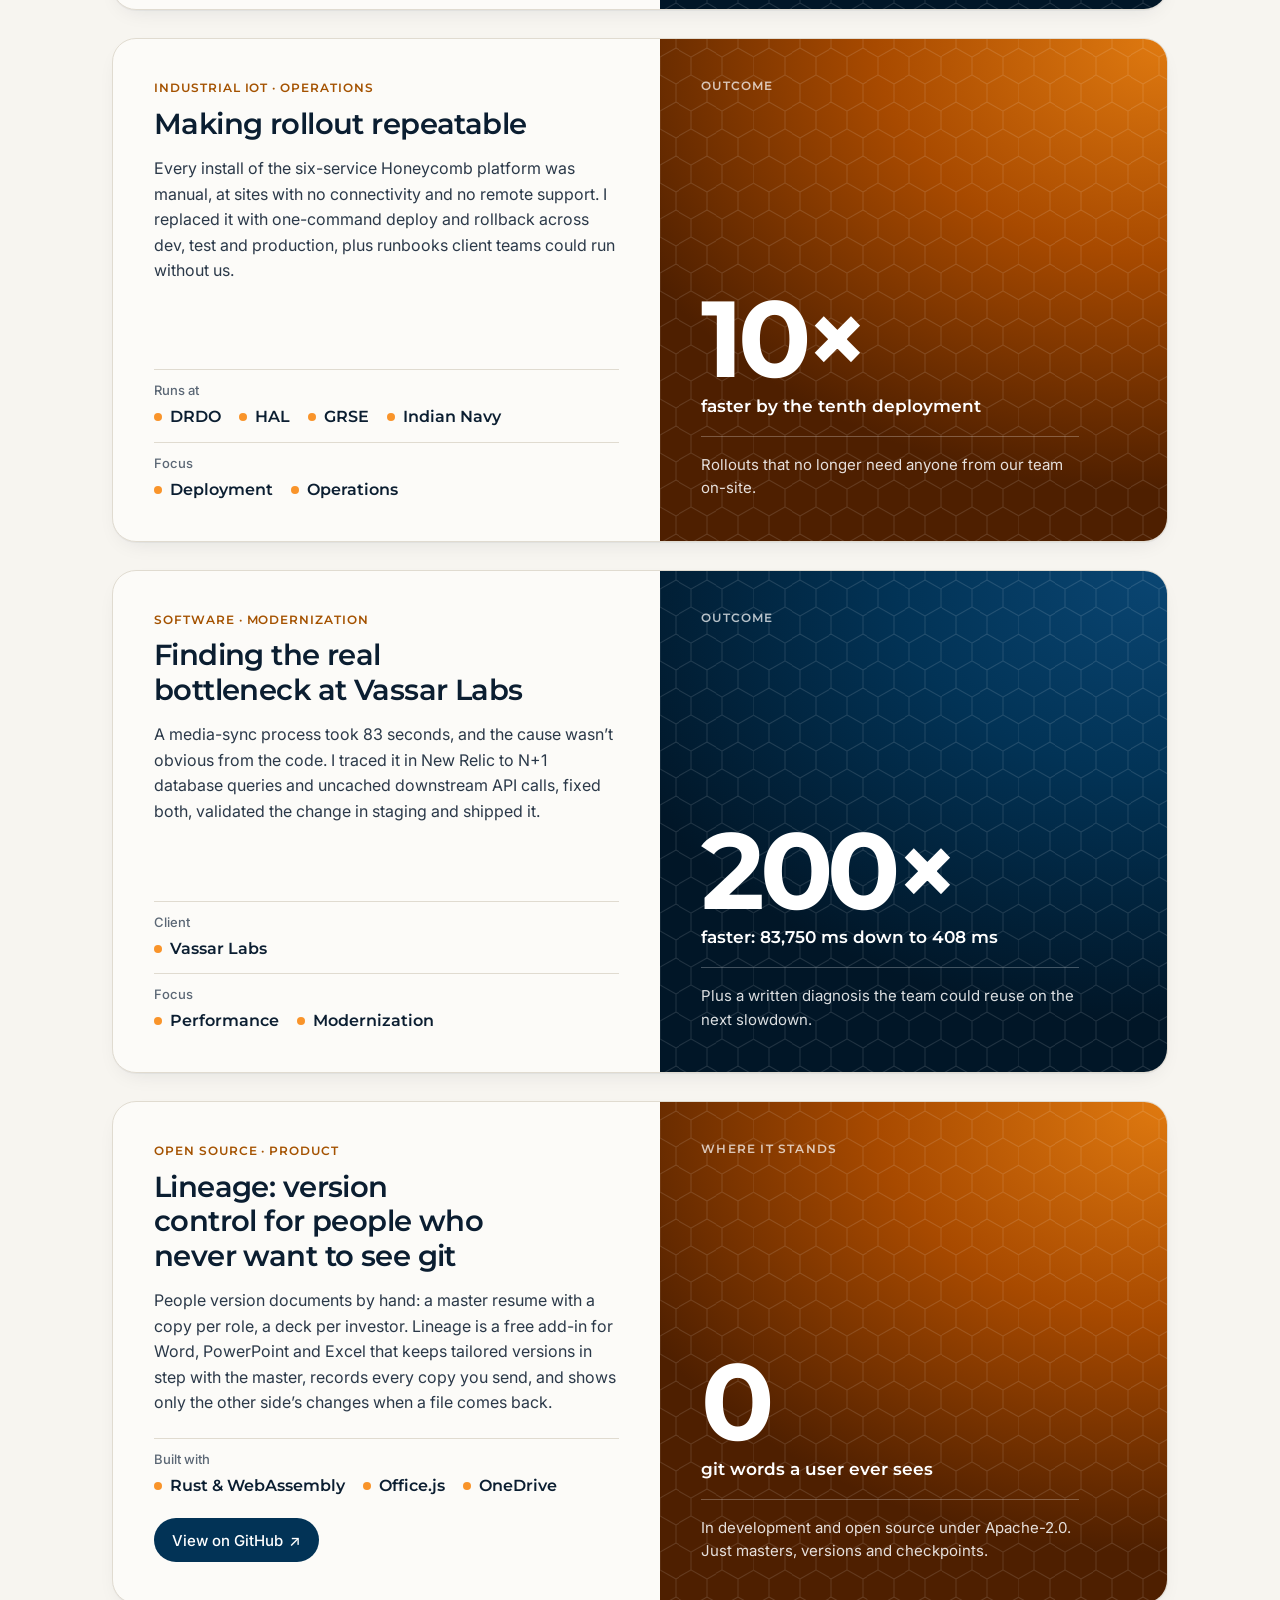
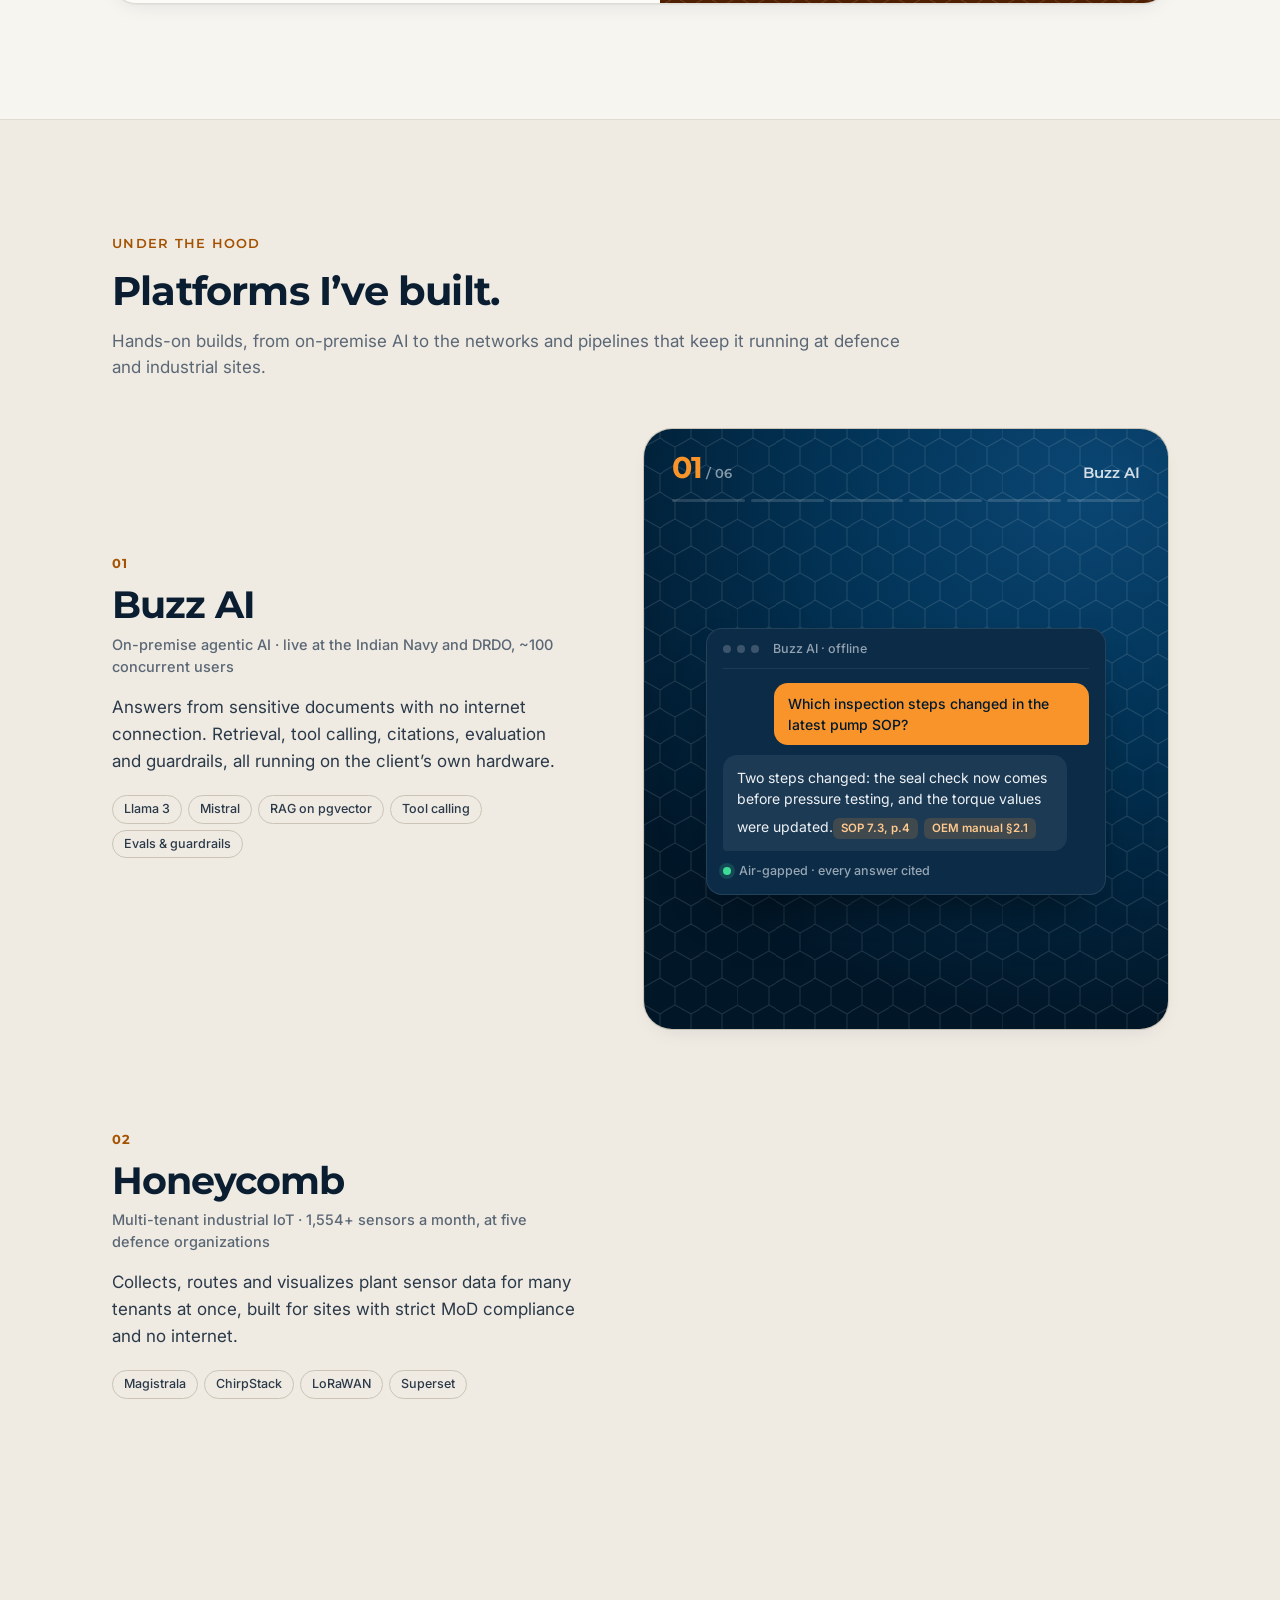
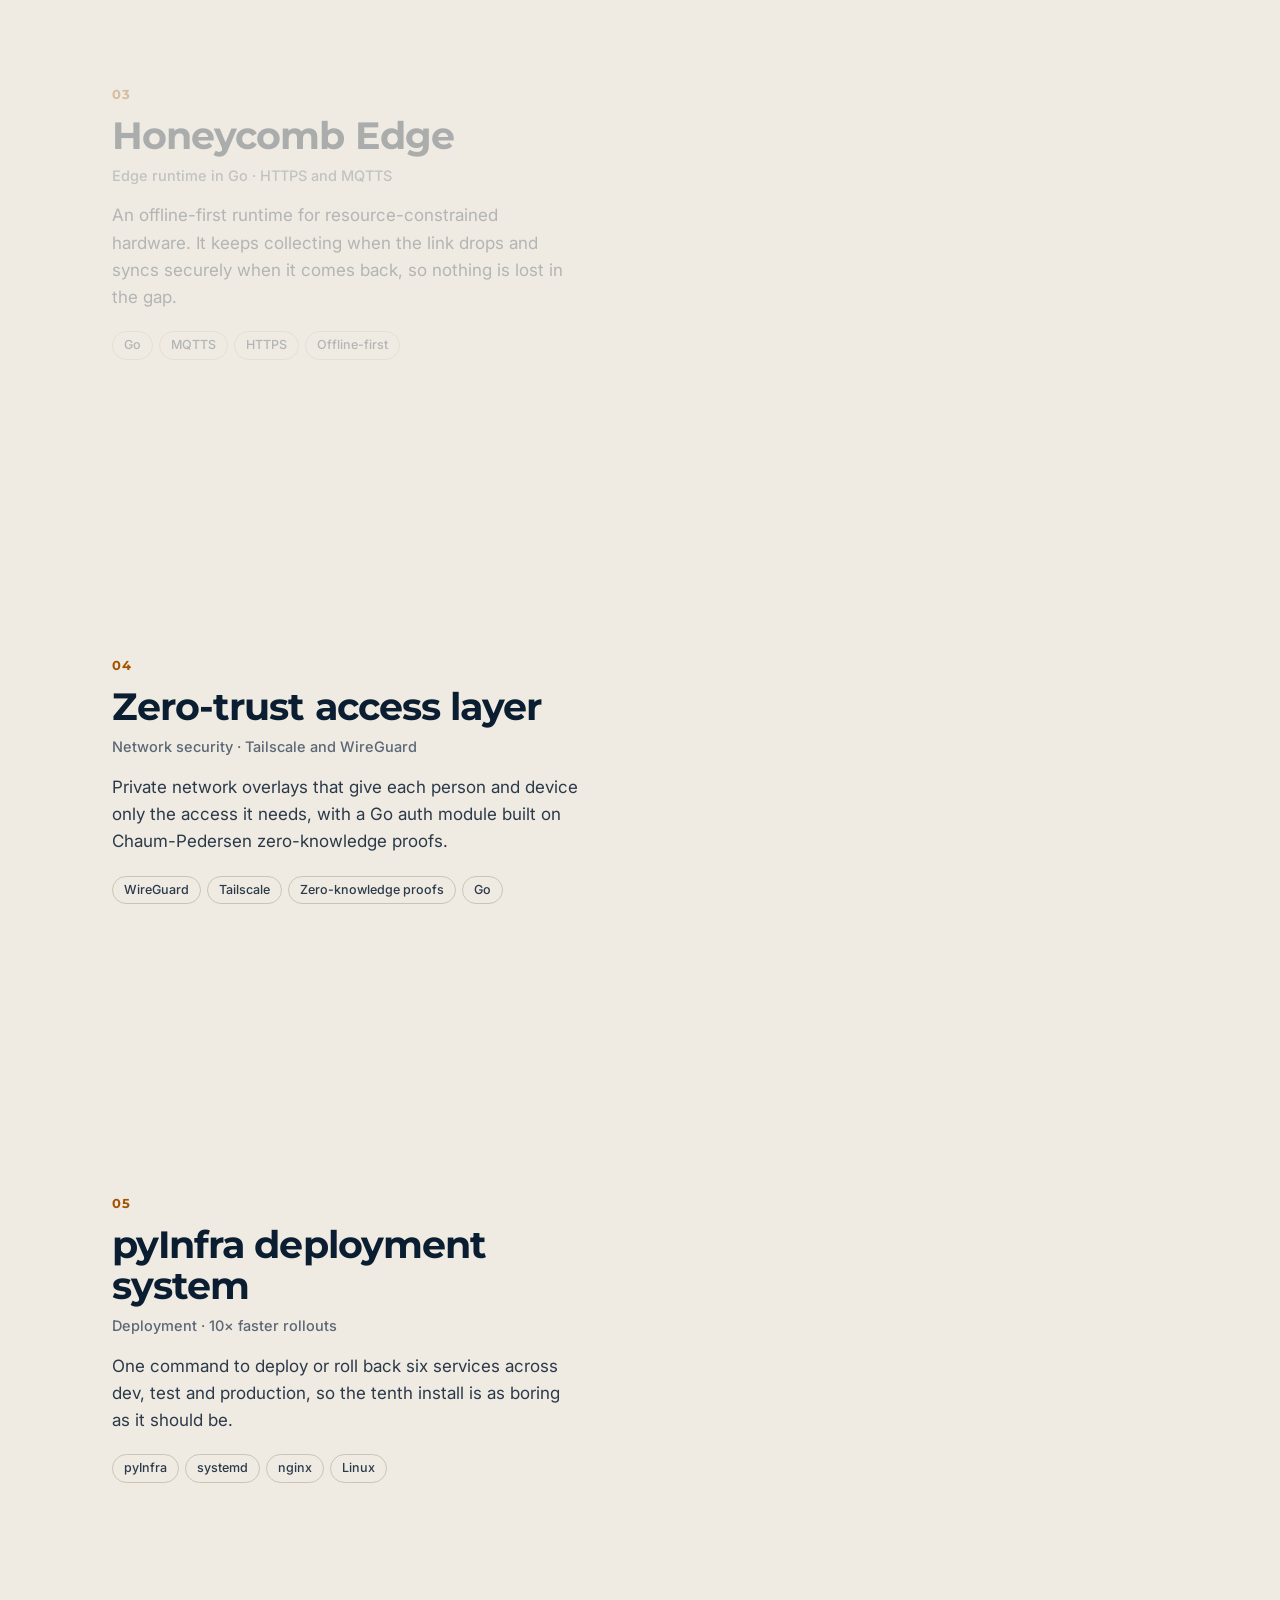
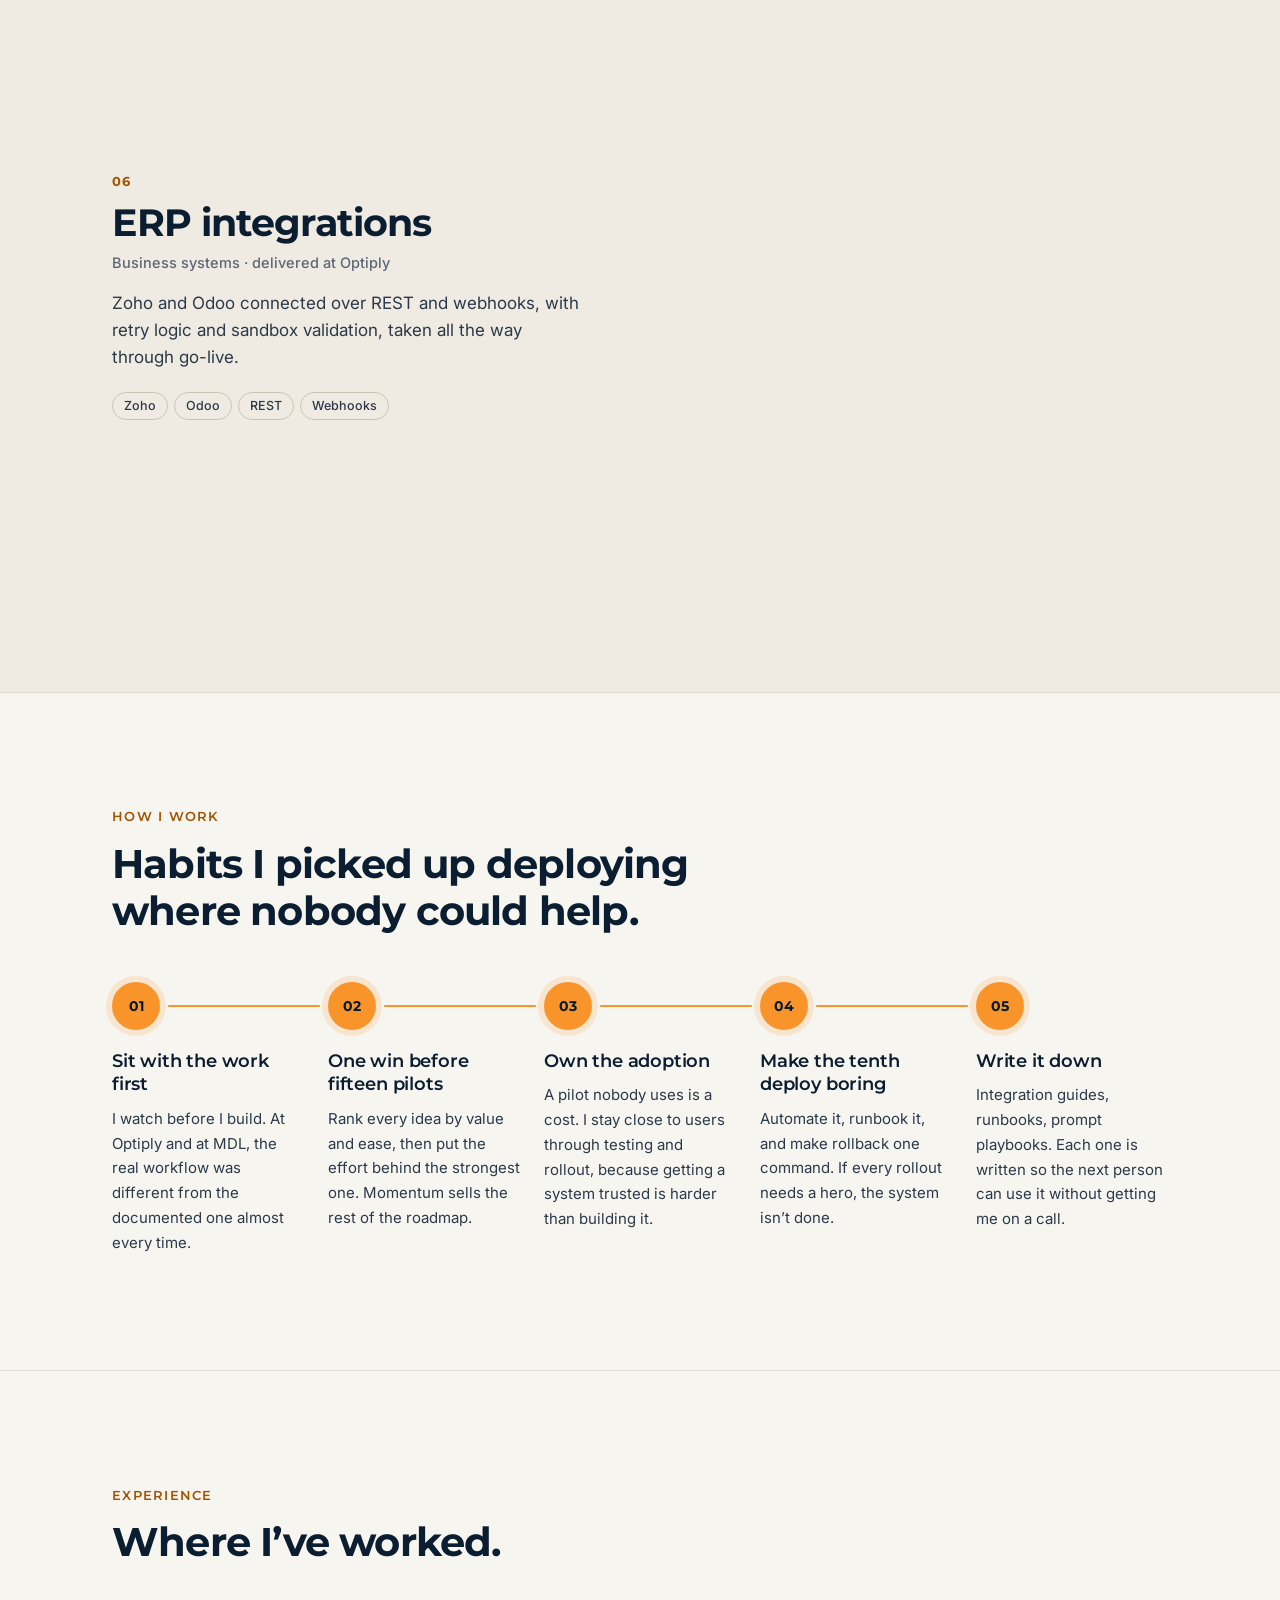
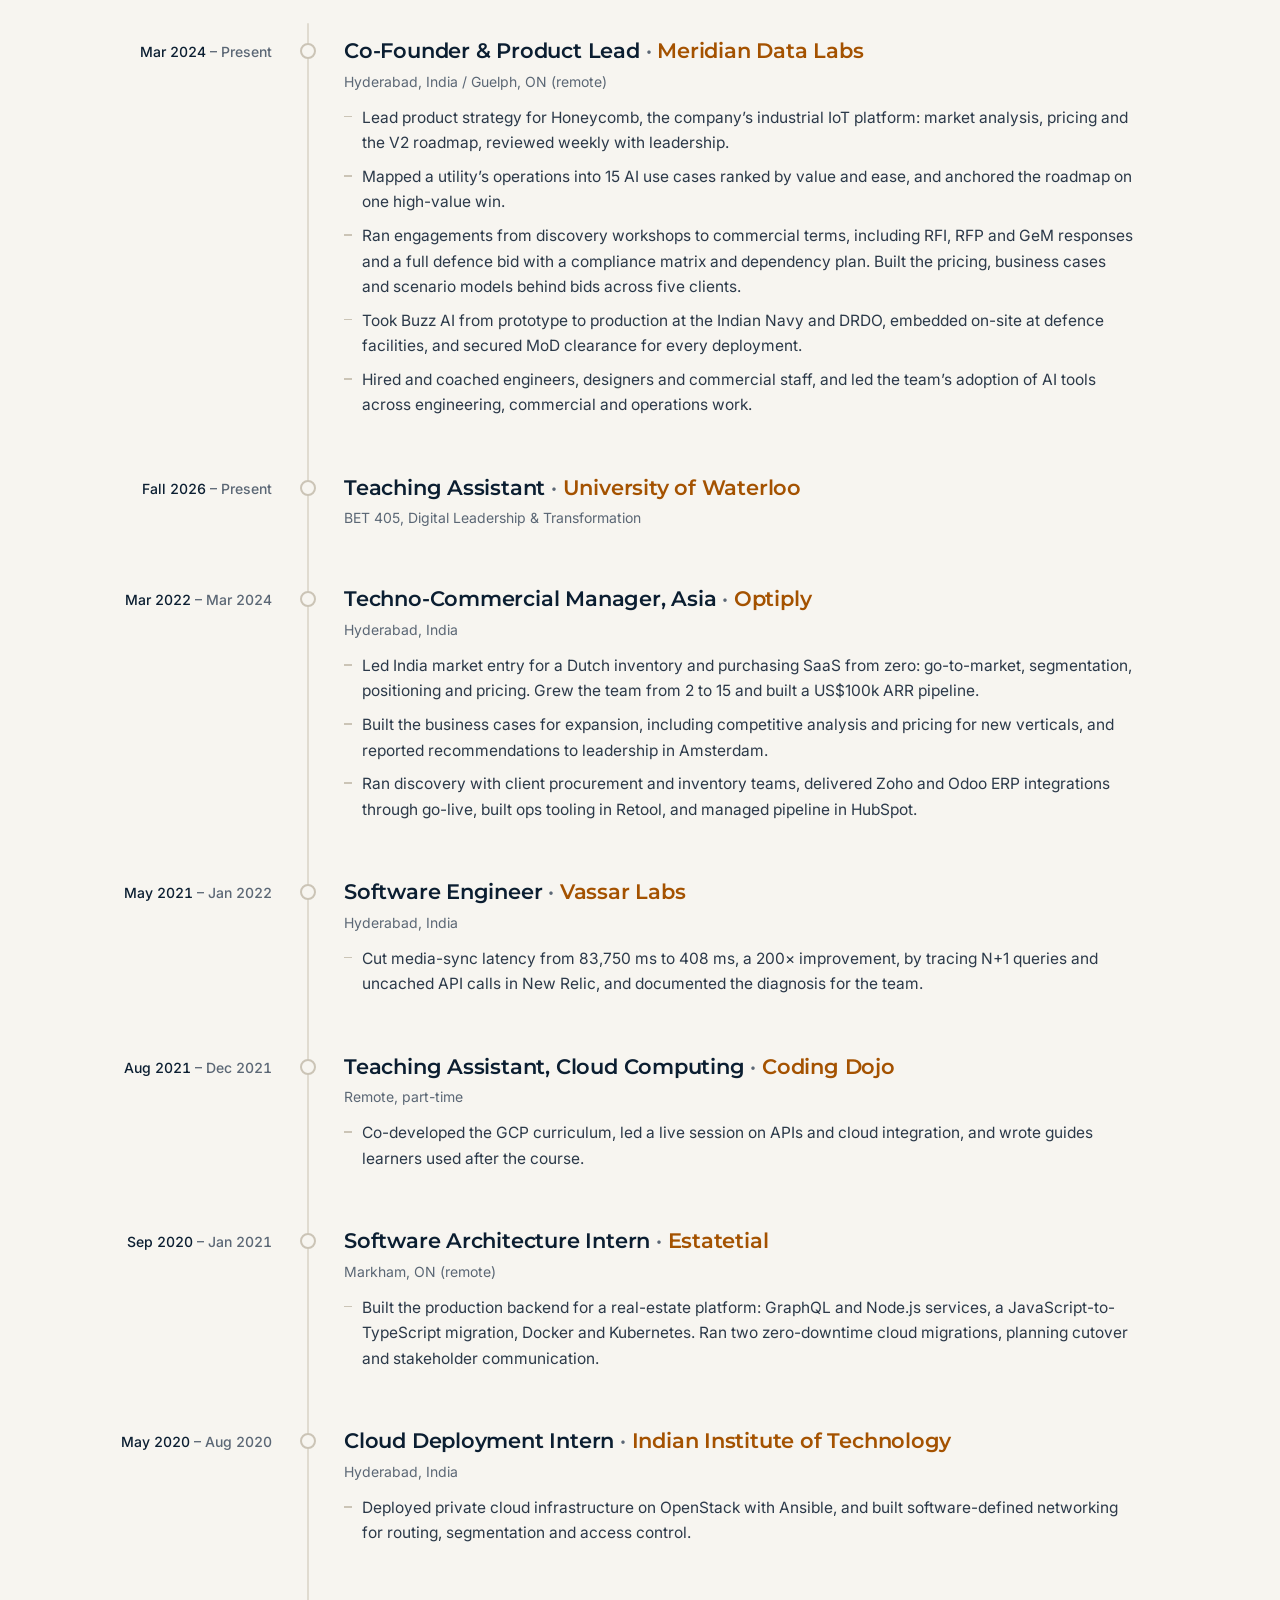
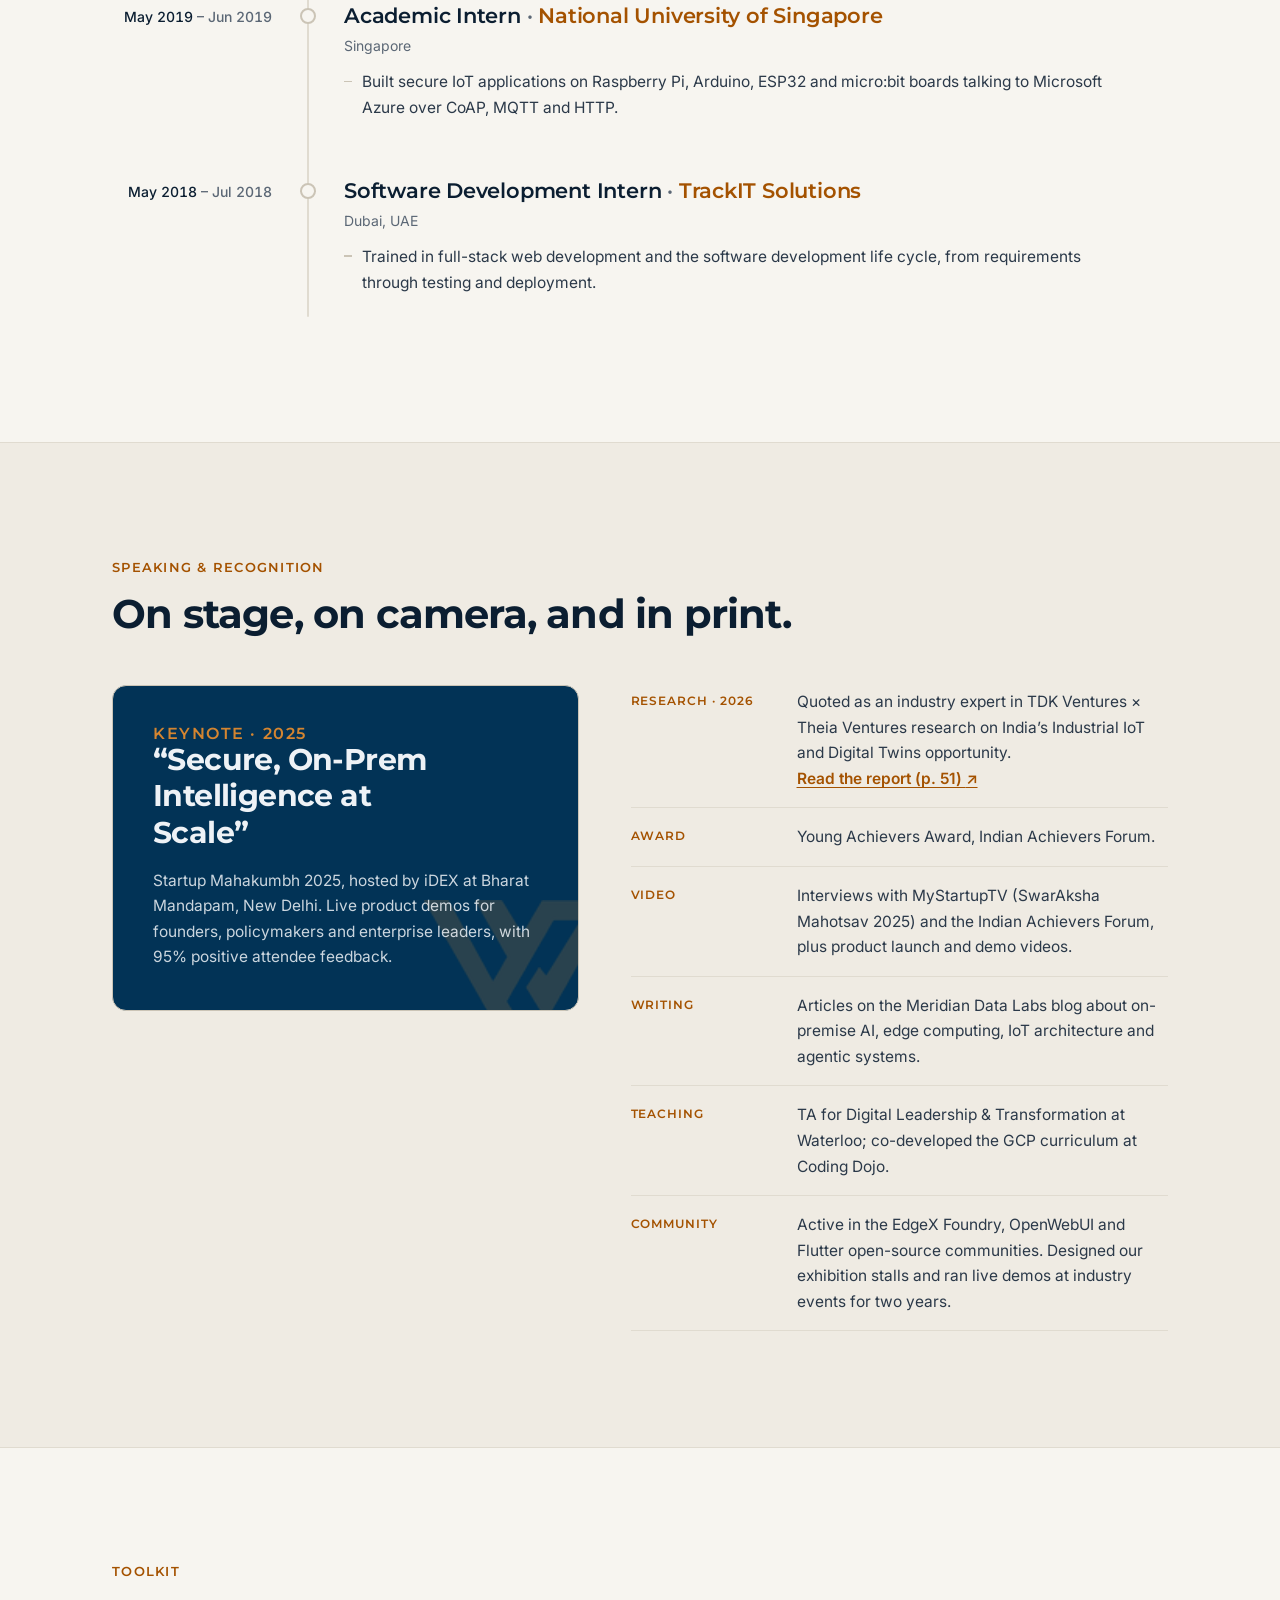
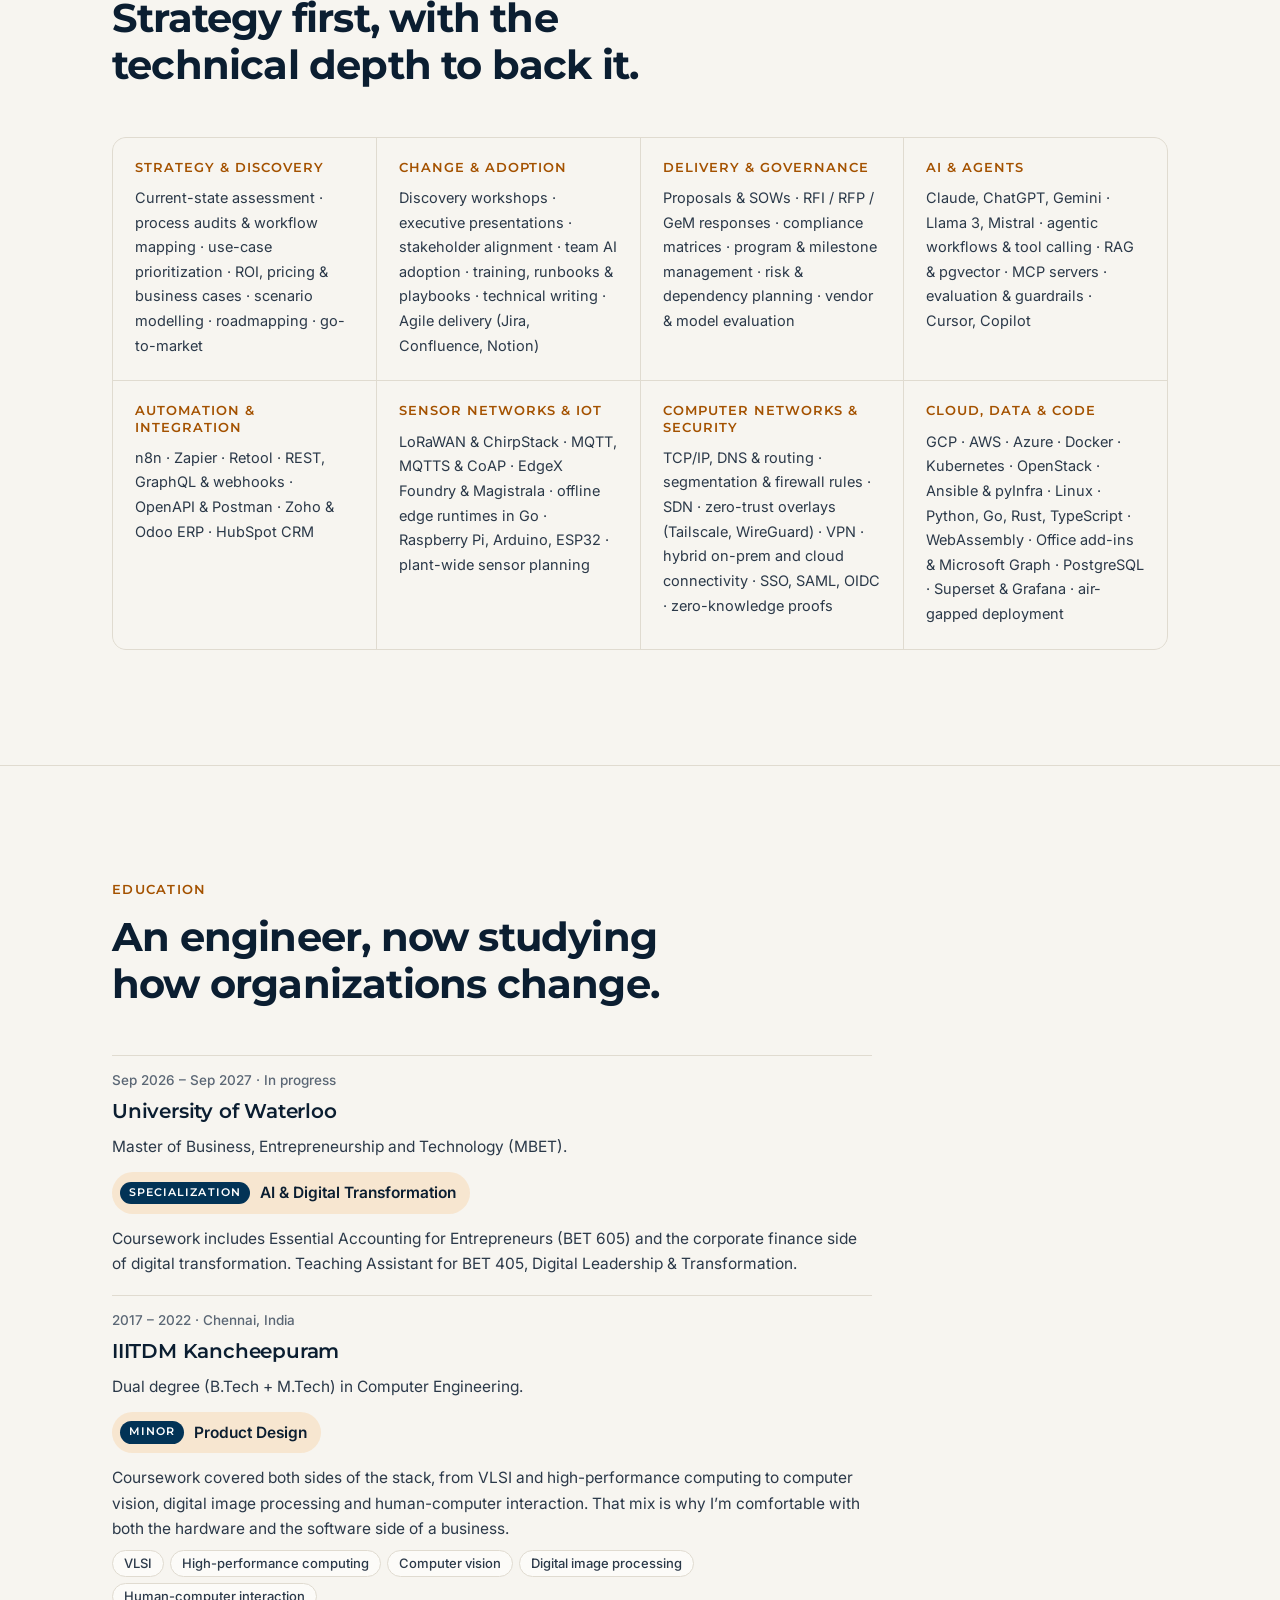
==== commit d6fd28e7: "Add a mobile menu and fix the case-study stack and What I do row - Add a mobile menu with full keybo" ====
--- a/index.html
+++ b/index.html
@@ -81,7 +81,20 @@
         <svg class="i-sun" viewBox="0 0 24 24" aria-hidden="true"><circle cx="12" cy="12" r="4.2"/><path d="M12 2.5v2.2M12 19.3v2.2M2.5 12h2.2M19.3 12h2.2M5.3 5.3l1.6 1.6M17.1 17.1l1.6 1.6M5.3 18.7l1.6-1.6M17.1 6.9l1.6-1.6"/></svg>
         <svg class="i-moon" viewBox="0 0 24 24" aria-hidden="true"><path d="M20 14.6A8.2 8.2 0 0 1 9.4 4a8.2 8.2 0 1 0 10.6 10.6Z"/></svg>
       </button>
+      <button class="menu-toggle" type="button" aria-label="Menu" aria-expanded="false" aria-controls="mobile-menu">
+        <svg class="i-menu" viewBox="0 0 24 24" aria-hidden="true"><path d="M4 7h16M4 12h16M4 17h16"/></svg>
+        <svg class="i-close" viewBox="0 0 24 24" aria-hidden="true"><path d="M6 6l12 12M18 6L6 18"/></svg>
+      </button>
     </div>
+    <nav class="mobile-nav" id="mobile-menu" aria-label="Sections" hidden>
+      <a href="#about">About</a>
+      <a href="#services">What I do</a>
+      <a href="#work">Work</a>
+      <a href="#platforms">Platforms</a>
+      <a href="#experience">Experience</a>
+      <a href="#speaking">Speaking</a>
+      <a href="#contact">Contact</a>
+    </nav>
   </header>
 
   <main id="main">
@@ -174,52 +187,54 @@
       </div>
     </section>
 
-    <!-- Services: cards pan sideways as the page scrolls -->
+    <!-- Services: a four-column row on wide screens, a sideways scroller below that -->
     <section class="process" id="services" aria-labelledby="svc-h">
-      <div class="process-pin">
-        <div class="wrap process-head">
-          <div>
-            <p class="kicker">What I do</p>
-            <h2 id="svc-h">From the first discovery workshop to the tenth deployment.</h2>
-          </div>
-          <p class="process-note">Four stages, run as one engagement, so nothing gets lost between the strategy and the people who use it.</p>
-        </div>
-        <div class="process-viewport">
-          <ol class="process-track">
-            <li class="process-card">
-              <span class="process-num">01</span>
-              <div class="process-body">
-                <h3>Find the value</h3>
-                <p>Current-state assessments, process audits and workflow mapping. Then use cases ranked by value and ease, with ROI and pricing models behind them.</p>
-                <p class="process-proof">15 AI use cases mapped for a utility; one anchor win chosen</p>
-              </div>
-            </li>
-            <li class="process-card">
-              <span class="process-num">02</span>
-              <div class="process-body">
-                <h3>Shape the roadmap</h3>
-                <p>Roadmaps, business cases and scenario models. Go-to-market, pricing, and vendor and model selection under real compliance constraints.</p>
-                <p class="process-proof">Pricing and business cases behind defence bids for five clients</p>
-              </div>
-            </li>
-            <li class="process-card">
-              <span class="process-num">03</span>
-              <div class="process-body">
-                <h3>Build what it calls for</h3>
-                <p>Agentic AI, RAG and automations in n8n, Zapier and Retool, wired into business systems through APIs, webhooks and ERP integrations.</p>
-                <p class="process-proof">Buzz AI, live and air-gapped at the Indian Navy and DRDO</p>
-              </div>
-            </li>
-            <li class="process-card">
-              <span class="process-num">04</span>
-              <div class="process-body">
-                <h3>Make it stick</h3>
-                <p>Rollout, training, runbooks and prompt playbooks. Bringing teams onto AI tools across engineering, commercial and operations work.</p>
-                <p class="process-proof">The tenth deployment ran 10&times; faster than the first</p>
-              </div>
-            </li>
-          </ol>
-        </div>
+      <div class="wrap process-head">
+        <div>
+          <p class="kicker">What I do</p>
+          <h2 id="svc-h">From the first discovery workshop to the tenth deployment.</h2>
+        </div>
+        <p class="process-note">Four stages, run as one engagement, so nothing gets lost between the strategy and the people who use it.</p>
+      </div>
+      <div class="process-viewport">
+        <ol class="process-track">
+          <li class="process-card">
+            <span class="process-num">01</span>
+            <div class="process-body">
+              <h3>Find the value</h3>
+              <p>Current-state assessments, process audits and workflow mapping. Then use cases ranked by value and ease, with ROI and pricing models behind them.</p>
+              <p class="process-proof">15 AI use cases mapped for a utility; one anchor win chosen</p>
+            </div>
+          </li>
+          <li class="process-card">
+            <span class="process-num">02</span>
+            <div class="process-body">
+              <h3>Shape the roadmap</h3>
+              <p>Roadmaps, business cases and scenario models. Go-to-market, pricing, and vendor and model selection under real compliance constraints.</p>
+              <p class="process-proof">Pricing and business cases behind defence bids for five clients</p>
+            </div>
+          </li>
+          <li class="process-card">
+            <span class="process-num">03</span>
+            <div class="process-body">
+              <h3>Build what it calls for</h3>
+              <p>Agentic AI, RAG and automations in n8n, Zapier and Retool, wired into business systems through APIs, webhooks and ERP integrations.</p>
+              <p class="process-proof">Buzz AI, live and air-gapped at the Indian Navy and DRDO</p>
+            </div>
+          </li>
+          <li class="process-card">
+            <span class="process-num">04</span>
+            <div class="process-body">
+              <h3>Make it stick</h3>
+              <p>Rollout, training, runbooks and prompt playbooks. Bringing teams onto AI tools across engineering, commercial and operations work.</p>
+              <p class="process-proof">The tenth deployment ran 10&times; faster than the first</p>
+            </div>
+          </li>
+        </ol>
+      </div>
+      <div class="wrap process-hint" aria-hidden="true">
+        <span class="process-hint-bar"><i></i></span>
+        <span class="process-hint-arrow">&rarr;</span>
       </div>
     </section>
 
@@ -718,7 +733,7 @@
           <ul class="honors">
             <li class="reveal">
               <span class="honor-k">Research &middot; 2026</span>
-              <span class="honor-v">Quoted as an industry expert in TDK Ventures &times; Theia Ventures research on India&rsquo;s Industrial IoT and Digital Twins opportunity.</span>
+              <span class="honor-v">Quoted as an industry expert in TDK Ventures &times; Theia Ventures research on India&rsquo;s Industrial IoT and Digital Twins opportunity. <a class="honor-link" href="https://tdk-ventures.com/indias-industrial-energy-transition-opportunity-2026-part-i/" target="_blank" rel="noopener noreferrer">Read the report (p. 51) <span aria-hidden="true">&#8599;</span></a></span>
             </li>
             <li class="reveal">
               <span class="honor-k">Award</span>
@@ -763,7 +778,7 @@
           </div>
           <div class="skill reveal">
             <h3>Delivery &amp; governance</h3>
-            <p>Proposals &amp; SOWs &middot; RFI / RFP / GeM responses &middot; compliance matrices &middot; programme &amp; milestone management &middot; risk &amp; dependency planning &middot; vendor &amp; model evaluation</p>
+            <p>Proposals &amp; SOWs &middot; RFI / RFP / GeM responses &middot; compliance matrices &middot; program &amp; milestone management &middot; risk &amp; dependency planning &middot; vendor &amp; model evaluation</p>
           </div>
           <div class="skill reveal">
             <h3>AI &amp; agents</h3>
@@ -852,6 +867,6 @@
     </div>
   </footer>
 
-  <script src="assets/main.js" defer></script>
+  <script src="assets/main.js" defer onerror="document.documentElement.classList.remove('js')"></script>
 </body>
 </html>
--- a/assets/style.css
+++ b/assets/style.css
@@ -149,13 +149,13 @@
 }
 .nav a:hover { color: var(--ink); background: var(--brand-soft); }
 .nav a.active { color: var(--ink); }
-.theme-toggle {
+.theme-toggle, .menu-toggle {
   display: grid; place-items: center; width: 38px; height: 38px; flex: none;
   border: 1px solid var(--line); border-radius: 999px; background: transparent; color: var(--ink);
   cursor: pointer; transition: border-color .15s ease, background .15s ease;
 }
-.theme-toggle:hover { border-color: var(--line-strong); background: var(--brand-soft); }
-.theme-toggle svg { width: 18px; height: 18px; fill: none; stroke: currentColor; stroke-width: 1.7; stroke-linecap: round; }
+.theme-toggle:hover, .menu-toggle:hover { border-color: var(--line-strong); background: var(--brand-soft); }
+.theme-toggle svg, .menu-toggle svg { width: 18px; height: 18px; fill: none; stroke: currentColor; stroke-width: 1.7; stroke-linecap: round; }
 .theme-toggle .i-moon { display: none; }
 :root[data-theme="dark"] .theme-toggle .i-sun { display: none; }
 :root[data-theme="dark"] .theme-toggle .i-moon { display: block; }
@@ -163,6 +163,28 @@
   :root:not([data-theme="light"]) .theme-toggle .i-sun { display: none; }
   :root:not([data-theme="light"]) .theme-toggle .i-moon { display: block; }
 }
+
+/* Mobile menu: a panel under the top bar, filling the rest of the screen */
+.menu-toggle { display: none; }
+.menu-toggle .i-close { display: none; }
+.menu-toggle[aria-expanded="true"] .i-menu { display: none; }
+.menu-toggle[aria-expanded="true"] .i-close { display: block; }
+.mobile-nav {
+  position: absolute; top: 100%; left: 0; right: 0; height: calc(100vh - 64px); height: calc(100dvh - 64px);
+  padding: 8px var(--gutter) 32px; overflow-y: auto; overscroll-behavior: contain;
+  background: var(--bg); border-top: 1px solid var(--line);
+}
+.mobile-nav[hidden] { display: none; }
+.mobile-nav a {
+  display: block; padding: 15px 4px; border-bottom: 1px solid var(--line); text-decoration: none;
+  font: 600 20px/1.3 var(--f-display); letter-spacing: -0.01em; color: var(--ink);
+}
+.mobile-nav a:hover, .mobile-nav a.active { color: var(--accent); }
+body.menu-open { overflow: hidden; }
+@media (prefers-reduced-motion: no-preference) {
+  .mobile-nav { animation: menu-in .18s ease; }
+}
+@keyframes menu-in { from { opacity: 0; transform: translateY(-6px); } }
 
 /* ---------- Hero ---------- */
 .hero { padding: clamp(36px, 6vw, 80px) 0 clamp(40px, 6vw, 72px); }
@@ -313,7 +335,7 @@
 }
 .now-meta { margin: 18px 0 0; padding-top: 14px; border-top: 1px solid var(--line); font: 400 13px/1.5 var(--f-body); color: var(--muted); }
 
-/* Services: a dark band whose cards pan sideways while the section is pinned */
+/* Services: a dark band, with four cards in a row where they fit and a snapping scroller where they don't */
 .process { background: var(--band-bg); color: var(--band-fg); padding: clamp(64px, 9vw, 120px) 0; }
 .process .kicker { color: var(--brand); }
 .process-head { display: flex; align-items: flex-end; justify-content: space-between; gap: 20px 48px; margin-bottom: clamp(28px, 4vw, 44px); }
@@ -321,9 +343,12 @@
 .process-note { margin: 0; max-width: 36ch; color: var(--band-muted); font-size: 15.5px; line-height: 1.55; }
 .process-viewport {
   overflow-x: auto; scroll-snap-type: x mandatory; scroll-padding-inline: var(--gutter);
-  scrollbar-width: none; overscroll-behavior-x: contain;
-}
-.process-viewport::-webkit-scrollbar { display: none; }
+  overscroll-behavior-x: contain;
+}
+.process-viewport:focus-visible { outline-offset: -2px; }
+/* JS draws its own scroll hint, so the native bar only goes away when that's running. */
+.js .process-viewport { scrollbar-width: none; }
+.js .process-viewport::-webkit-scrollbar { display: none; }
 .process-track {
   display: flex; gap: 20px; width: max-content;
   padding: 4px max(var(--gutter), calc((100% - var(--wrap)) / 2 + var(--gutter)));
@@ -343,19 +368,31 @@
 .process-body h3 { font: 600 24px/1.2 var(--f-display); letter-spacing: -0.015em; margin-bottom: 10px; }
 .process-body p { font-size: 15px; line-height: 1.6; color: rgba(255, 255, 255, 0.9); margin: 0 0 16px; }
 .process-body .process-proof { margin: 0; padding-top: 12px; border-top: 1px solid rgba(255, 255, 255, 0.28); font: 500 13.5px/1.5 var(--f-body); color: #FFFFFF; }
-.process.is-pinned { padding: 0; }
-.process.is-pinned .process-pin {
-  position: sticky; top: 64px; height: calc(100vh - 64px); overflow: hidden;
-  display: flex; flex-direction: column; justify-content: center;
-}
-.process.is-pinned .process-viewport { overflow: visible; scroll-snap-type: none; }
-.process.is-pinned .process-track { will-change: transform; }
+.process-hint { display: none; align-items: center; gap: 12px; margin-top: 18px; }
+.process-hint-bar { flex: 1; height: 3px; border-radius: 3px; overflow: hidden; background: rgba(255, 255, 255, 0.16); }
+.process-hint-bar i { display: block; width: var(--thumb, 25%); height: 100%; border-radius: 3px; background: var(--brand); transform: translateX(var(--pos, 0%)); }
+.process-hint-arrow { font: 600 18px/1 var(--f-body); color: var(--brand); }
+.process.can-scroll .process-hint { display: flex; }
+.process.can-scroll .process-viewport {
+  -webkit-mask-image: linear-gradient(90deg, #000 calc(100% - 48px), transparent);
+          mask-image: linear-gradient(90deg, #000 calc(100% - 48px), transparent);
+}
+.process.at-end .process-viewport { -webkit-mask-image: none; mask-image: none; }
+.process.at-end .process-hint-arrow { visibility: hidden; }
+@media (min-width: 1280px) {
+  .process-viewport { overflow: visible; scroll-snap-type: none; }
+  .process-track {
+    display: grid; grid-template-columns: repeat(4, minmax(0, 1fr)); width: auto;
+    max-width: var(--wrap); margin-inline: auto; padding: 4px var(--gutter);
+  }
+  .process-card { width: auto; height: auto; min-height: clamp(380px, 58vh, 480px); }
+}
 
 /* Selected work: cards stick and stack, each new one sliding over the last */
 .case-tag { font: 600 12px/1.4 var(--f-display); color: var(--accent); text-transform: uppercase; letter-spacing: .08em; margin-bottom: 10px; }
-.stack { display: grid; gap: 28px; }
+.stack { display: grid; gap: 28px; isolation: isolate; }
 .stack-card {
-  position: sticky; top: calc(92px + var(--i, 0) * 14px);
+  position: relative;
   display: grid; grid-template-columns: 1.08fr 1fr; min-height: 440px;
   background: var(--surface); border: 1px solid var(--line); border-radius: 24px; overflow: hidden;
   box-shadow: var(--shadow); transform-origin: center top;
@@ -382,6 +419,14 @@
 .stack-metric--long { font-size: clamp(50px, 6.4vw, 86px); }
 .stack-metric-label { margin: 0 0 18px; font: 600 17px/1.35 var(--f-display); }
 .stack-outcome { margin: 0; padding-top: 16px; border-top: 1px solid rgba(255, 255, 255, 0.26); font-size: 15px; line-height: 1.55; color: rgba(255, 255, 255, 0.86); max-width: 42ch; }
+/* Stacking needs JS, motion and room for a whole card. Otherwise the cards are a plain list, so nothing is ever pushed away from the heading.
+   Equal rows mean a card on top always covers the one below, and --covered (set in main.js) fades what would still peek out above it.
+   Keep this query in step with `stacking` in main.js. */
+@media screen and (min-width: 821px) and (min-height: 720px) and (prefers-reduced-motion: no-preference) {
+  .js .stack { grid-auto-rows: 1fr; }
+  .js .stack-card { position: sticky; top: calc(92px + var(--i, 0) * 14px); z-index: calc(var(--i, 0) + 1); }
+  .js .stack-copy > *, .js .stack-visual > * { opacity: calc(1 - var(--covered, 0)); }
+}
 
 /* Platforms: the list scrolls past a pinned stage that shows the platform in focus */
 .hood { display: grid; grid-template-columns: minmax(0, 1fr) minmax(0, 1.12fr); column-gap: clamp(32px, 5vw, 72px); }
@@ -572,6 +617,7 @@
 .honors li:first-child { padding-top: 4px; }
 .honor-k { font: 600 12px/1.6 var(--f-display); color: var(--accent); text-transform: uppercase; letter-spacing: .08em; padding-top: 2px; }
 .honor-v { color: var(--ink-2); font-size: 15.5px; }
+.honor-link { color: var(--accent); font-weight: 600; text-underline-offset: 3px; white-space: nowrap; }
 
 /* Skills */
 .skills { display: grid; grid-template-columns: repeat(4, 1fr); gap: 1px; background: var(--line); border: 1px solid var(--line); border-radius: var(--radius); overflow: hidden; }
@@ -671,6 +717,7 @@
 @media (max-width: 900px) {
   .nav { display: none; }
   .theme-toggle { margin-left: auto; }
+  .js .menu-toggle { display: grid; margin-left: -14px; }
 }
 
 @media (max-width: 820px) {
@@ -678,7 +725,7 @@
   .hero-art { order: -1; width: 260px; justify-self: start; margin: -8px 0 4px -20px; }
   .process-head { flex-direction: column; align-items: flex-start; }
   .process-card { width: min(82vw, 360px); height: 420px; }
-  .stack-card { position: relative; top: auto; grid-template-columns: 1fr; min-height: 0; }
+  .stack-card { grid-template-columns: 1fr; min-height: 0; }
   .stack-visual { order: -1; min-height: 240px; }
   .hood { display: block; }
   .hood-stage { top: 72px; z-index: 2; height: 300px; border-radius: 20px; }
@@ -713,4 +760,6 @@
   .contact-lede { font-size: 17px; }
   .brand span { font-size: 14px; }
   .term { font-size: 12.5px; padding: 14px 16px; }
-}
+  /* Too narrow for label and value on one line, so the pill becomes a small card with the label on top */
+  .edu-spec { display: flex; flex-direction: column; align-items: flex-start; gap: 8px; width: fit-content; padding: 12px 16px 13px; border-radius: 14px; line-height: 1.3; }
+}
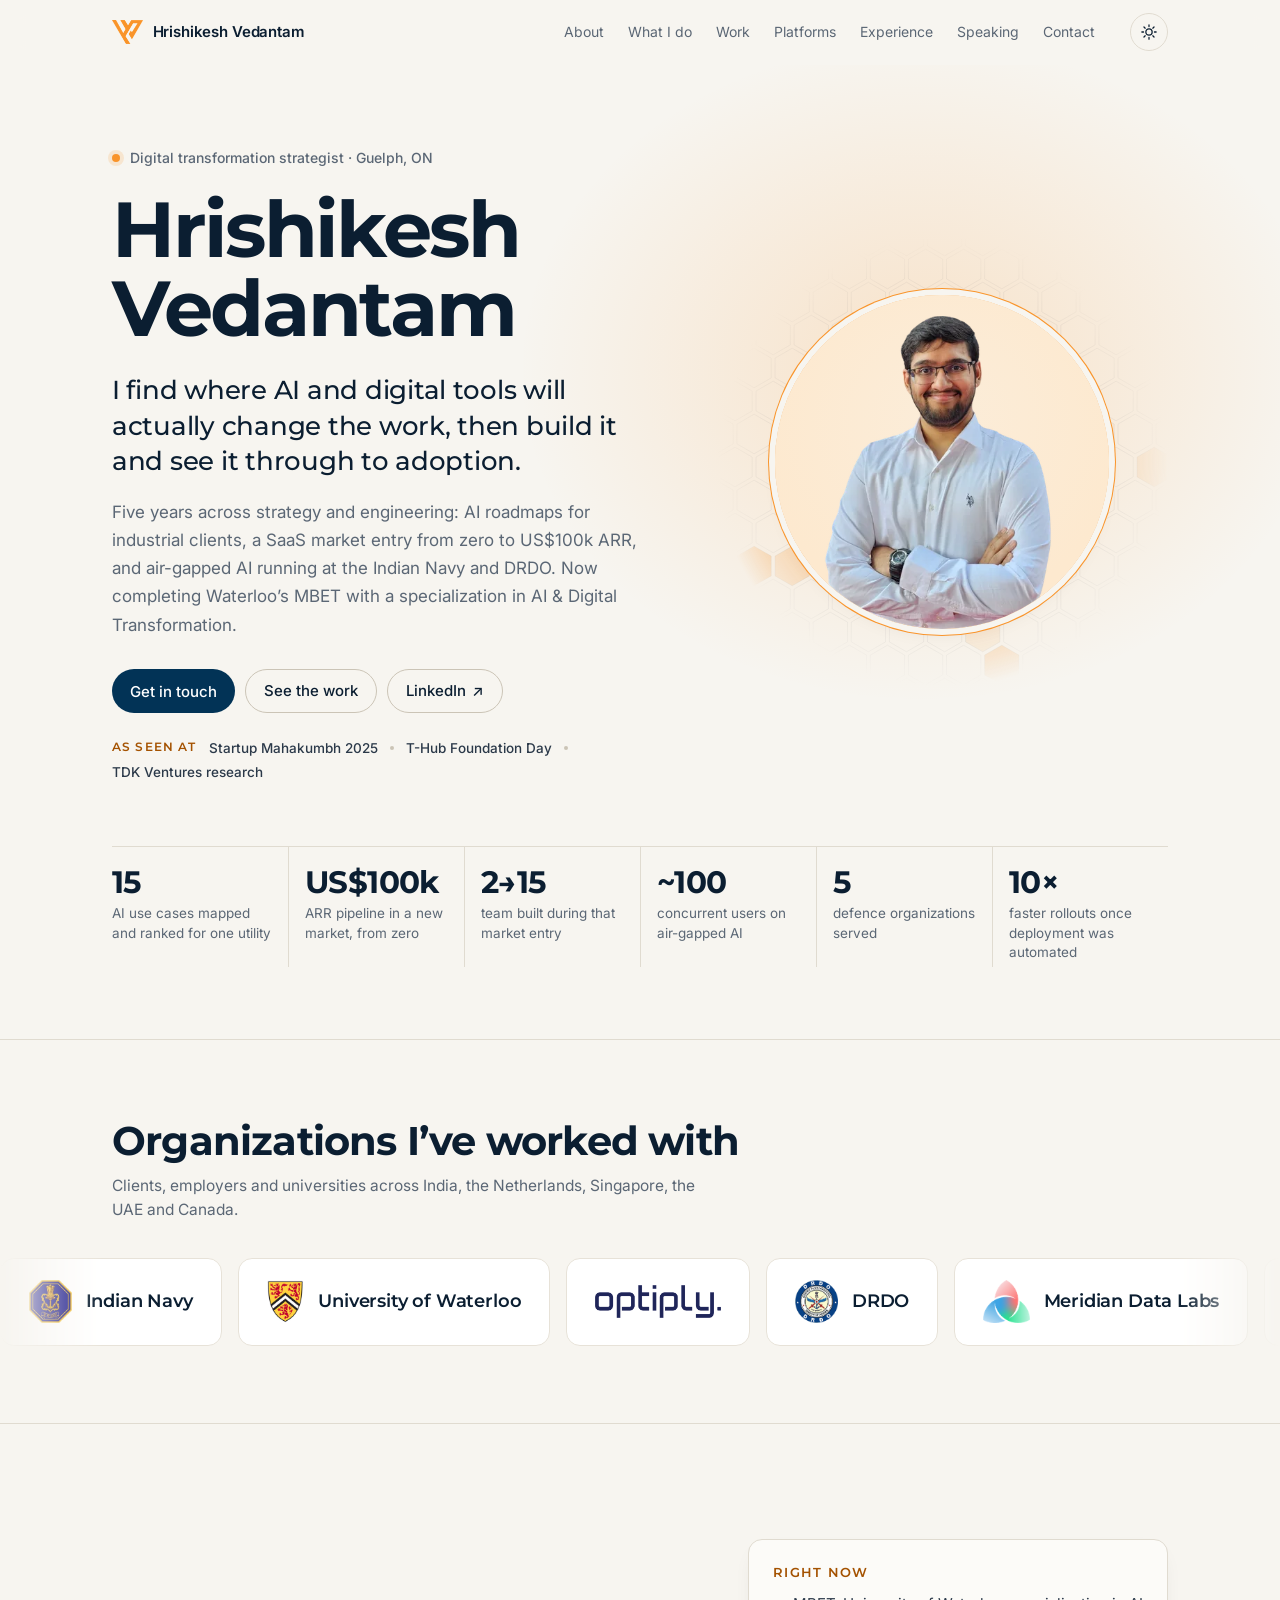
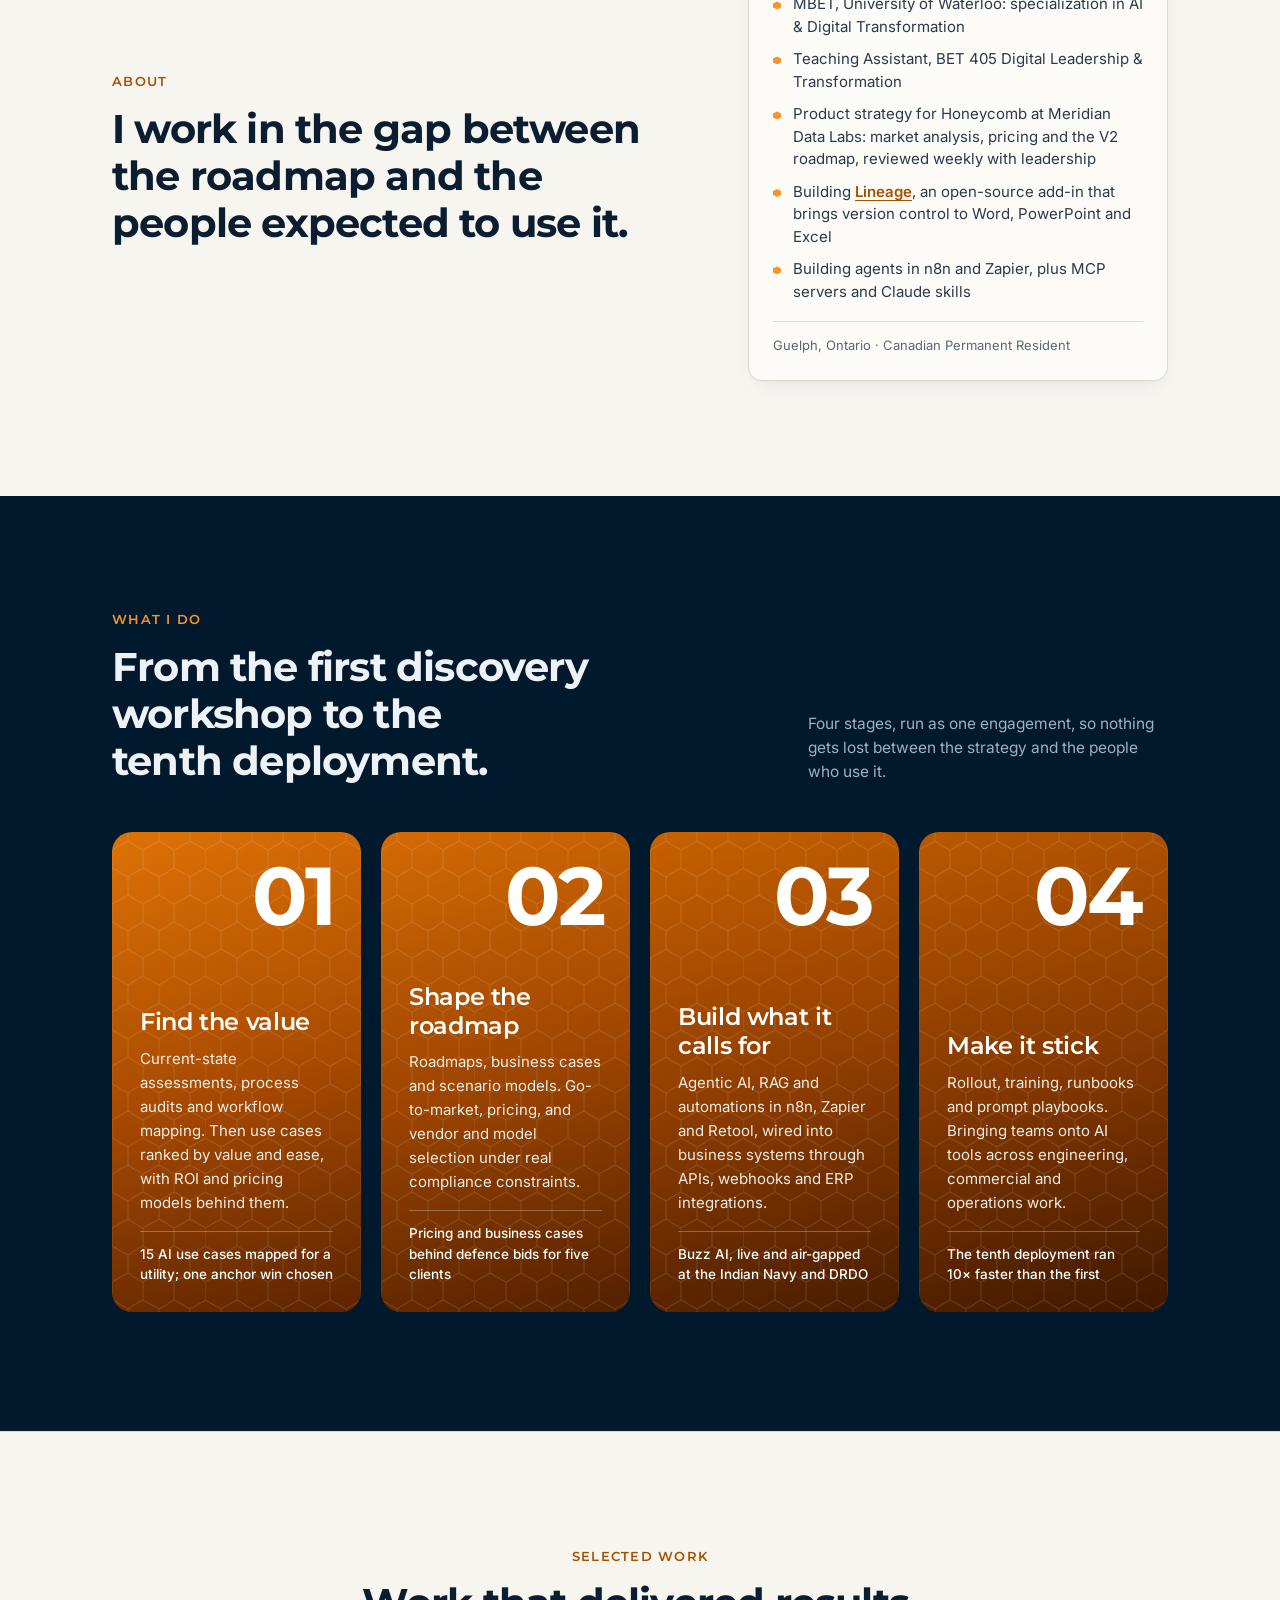
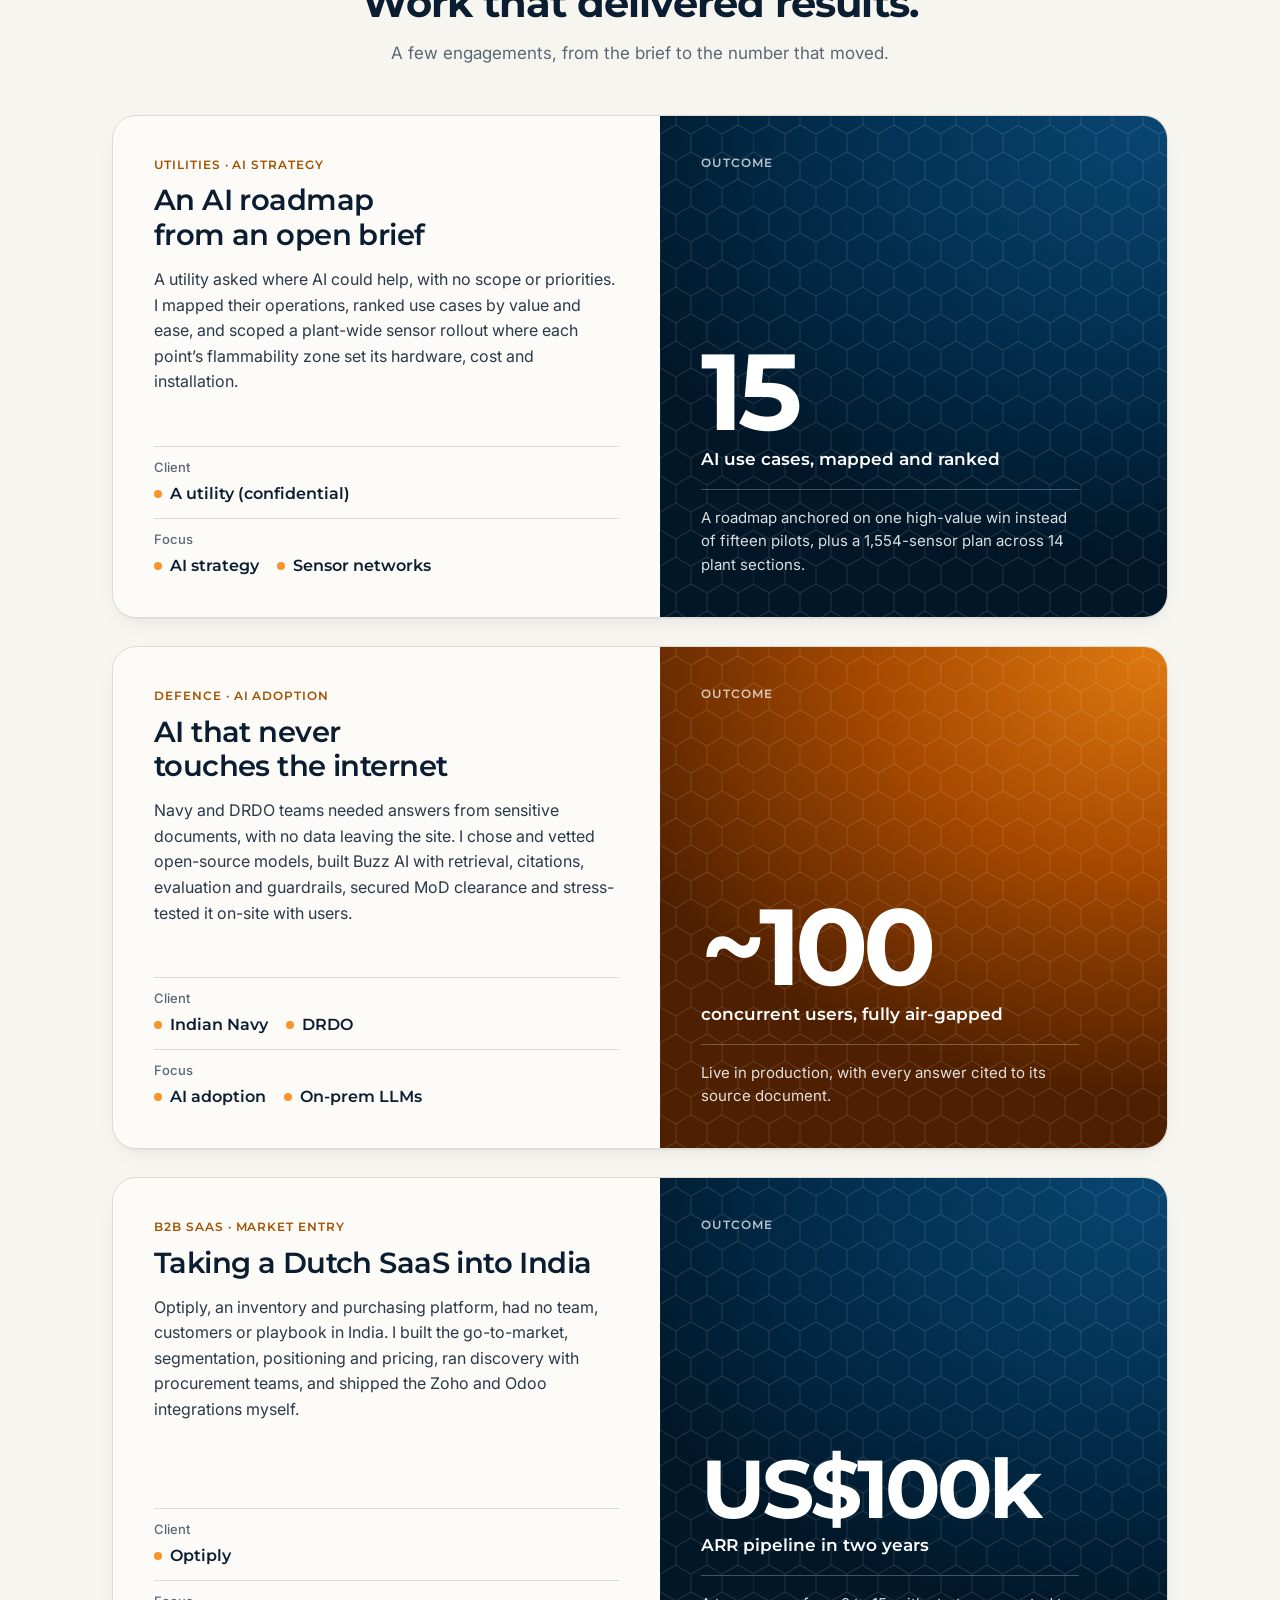
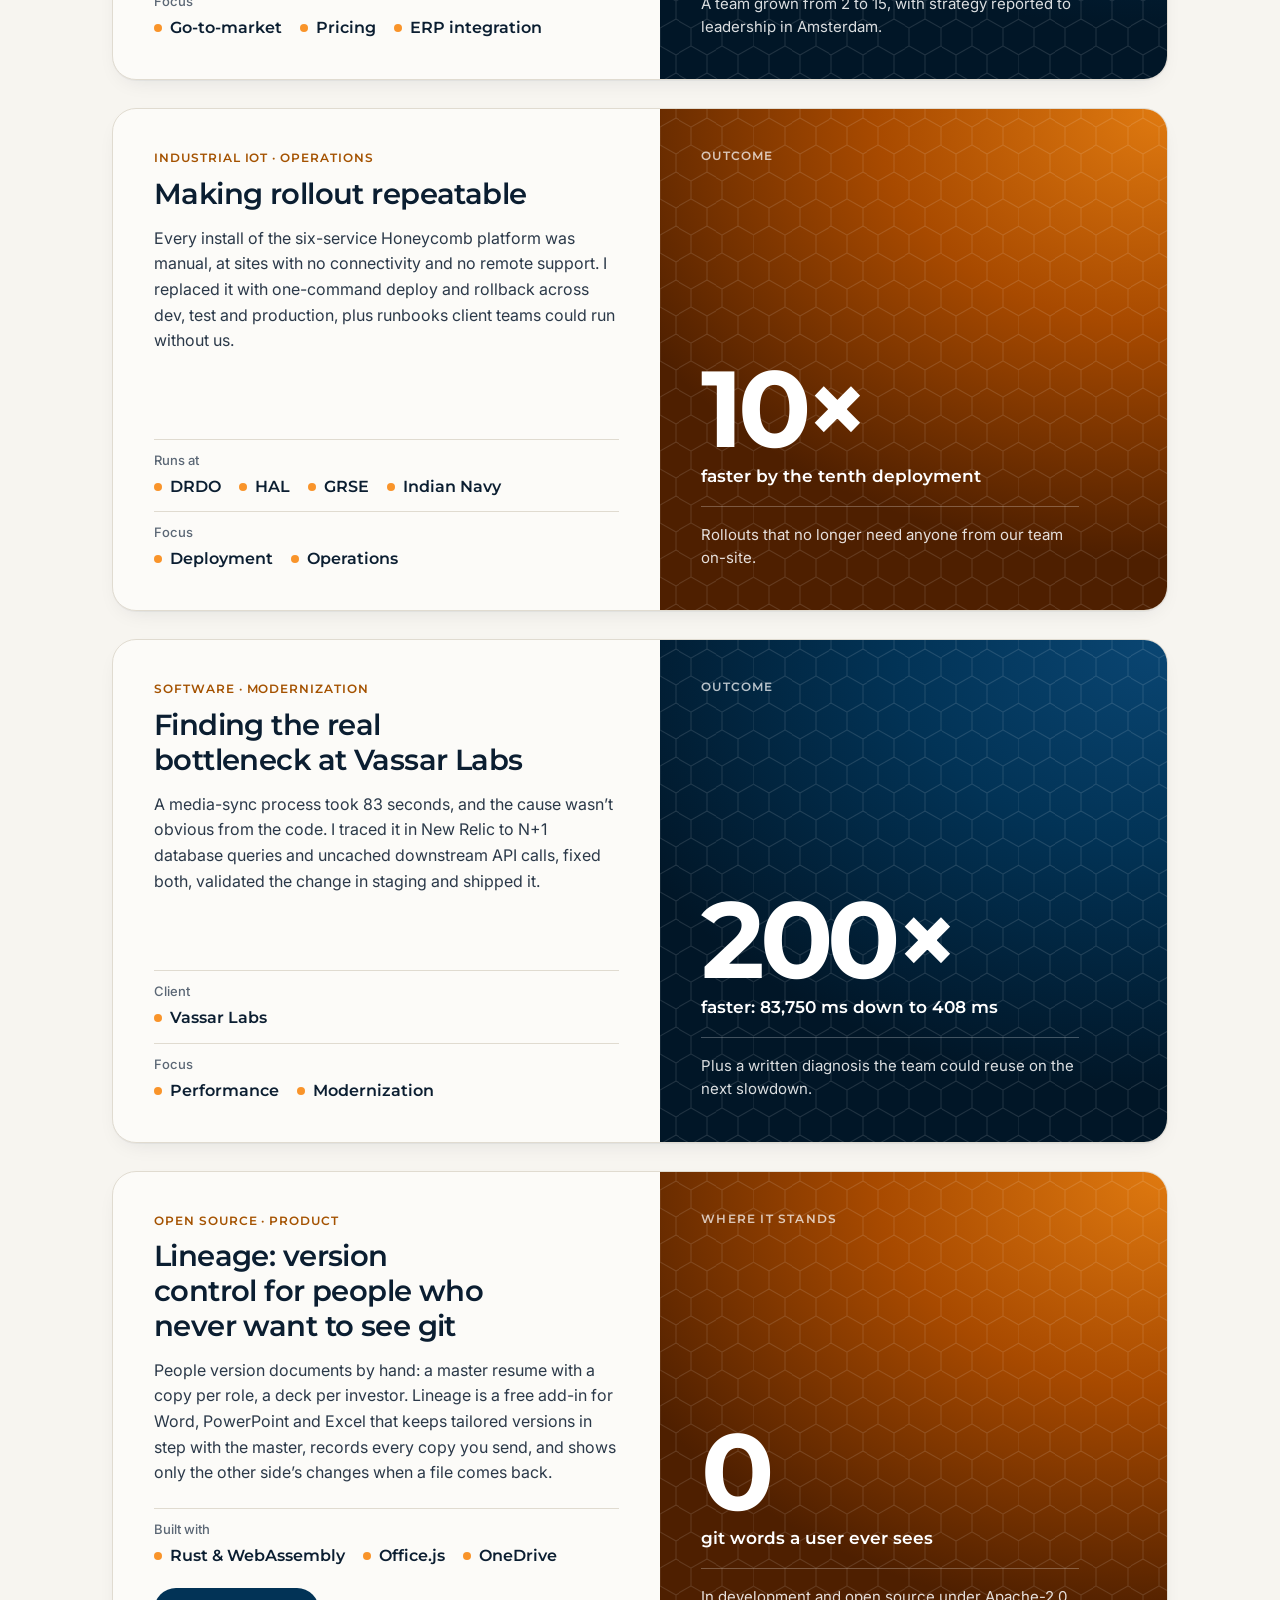
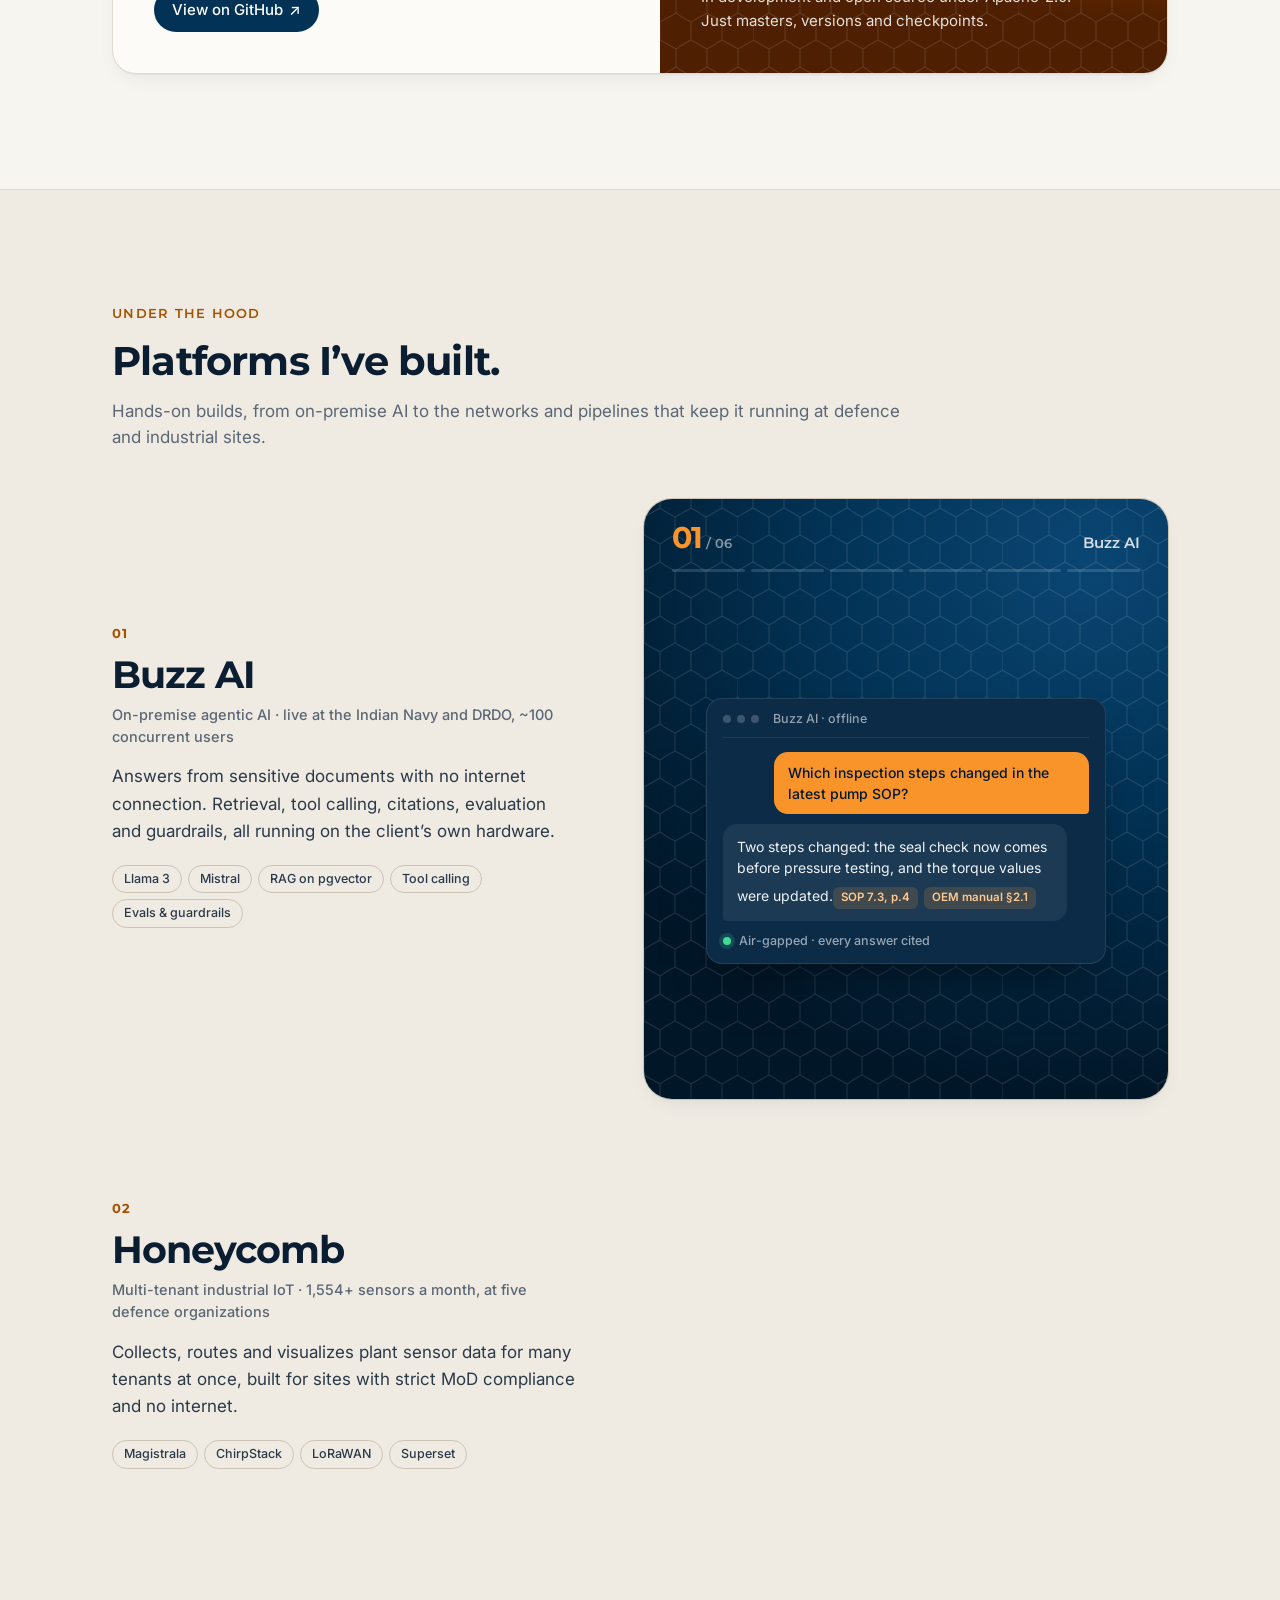
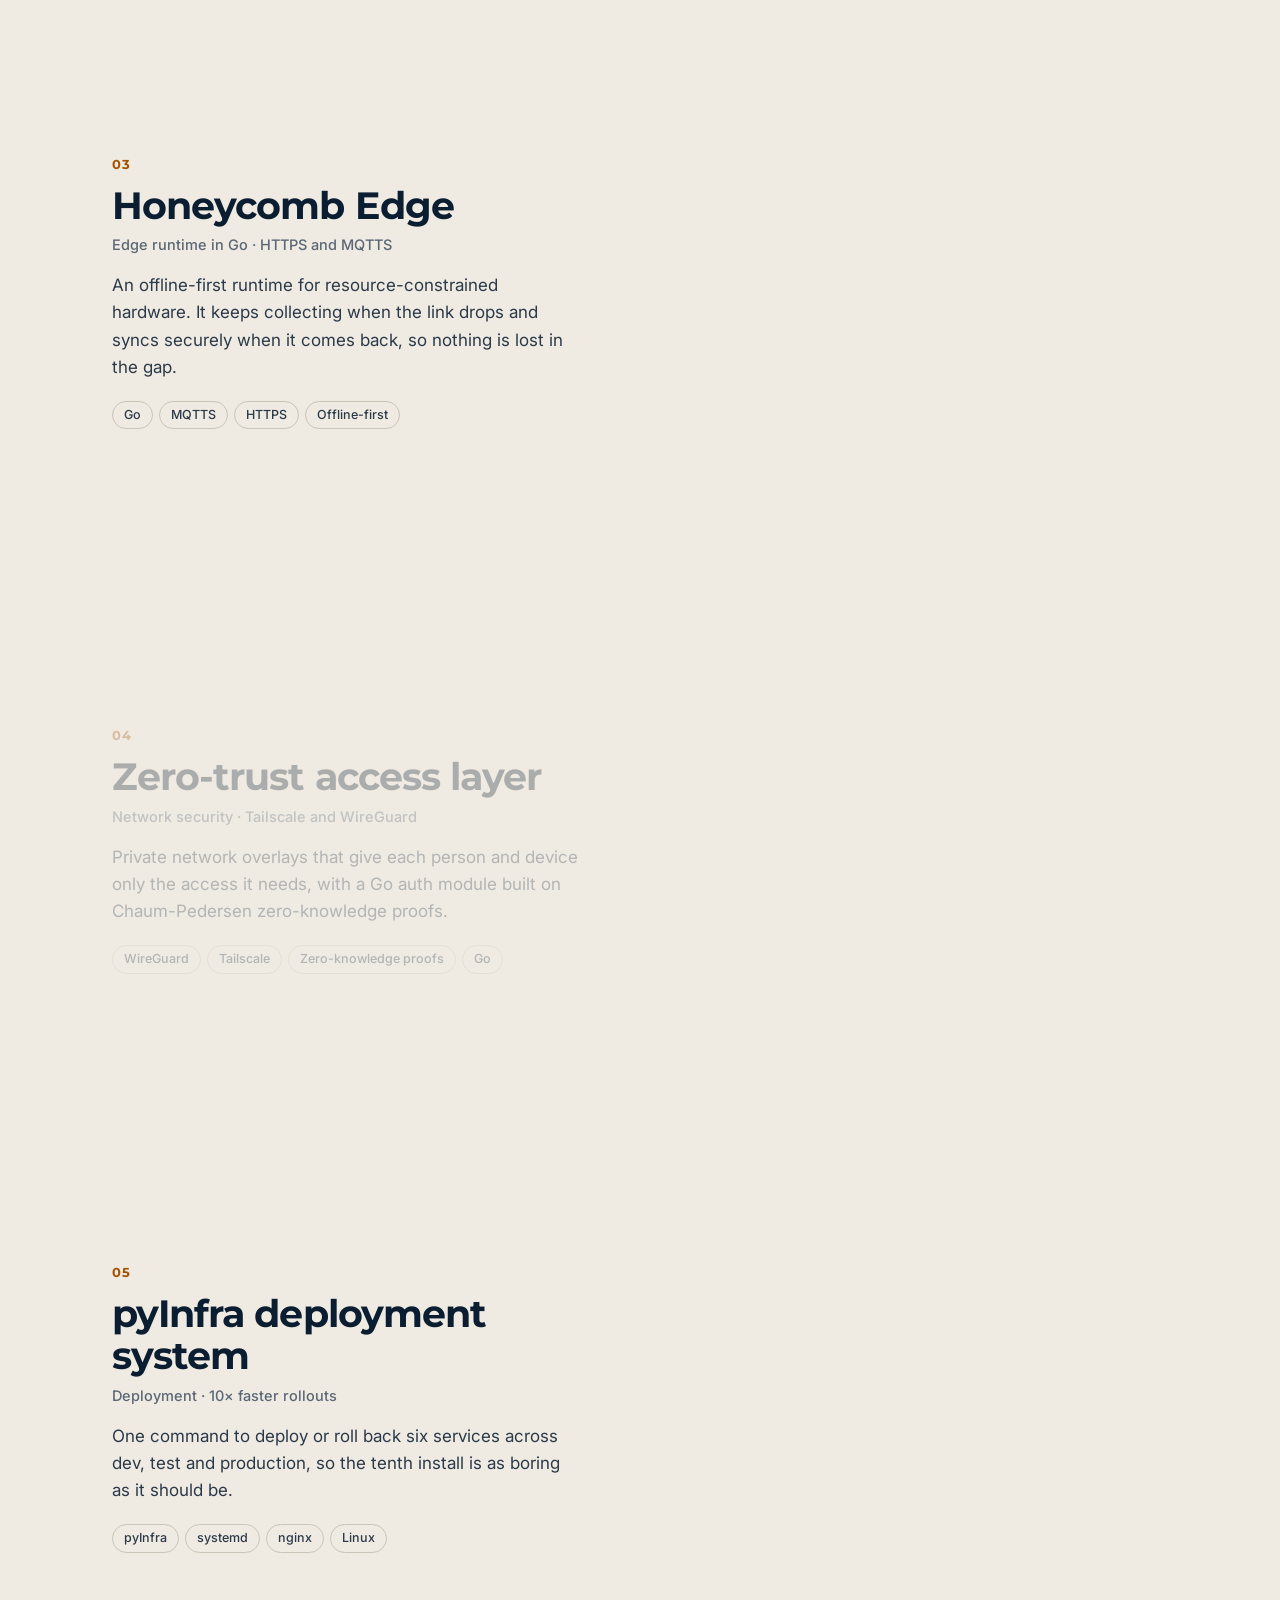
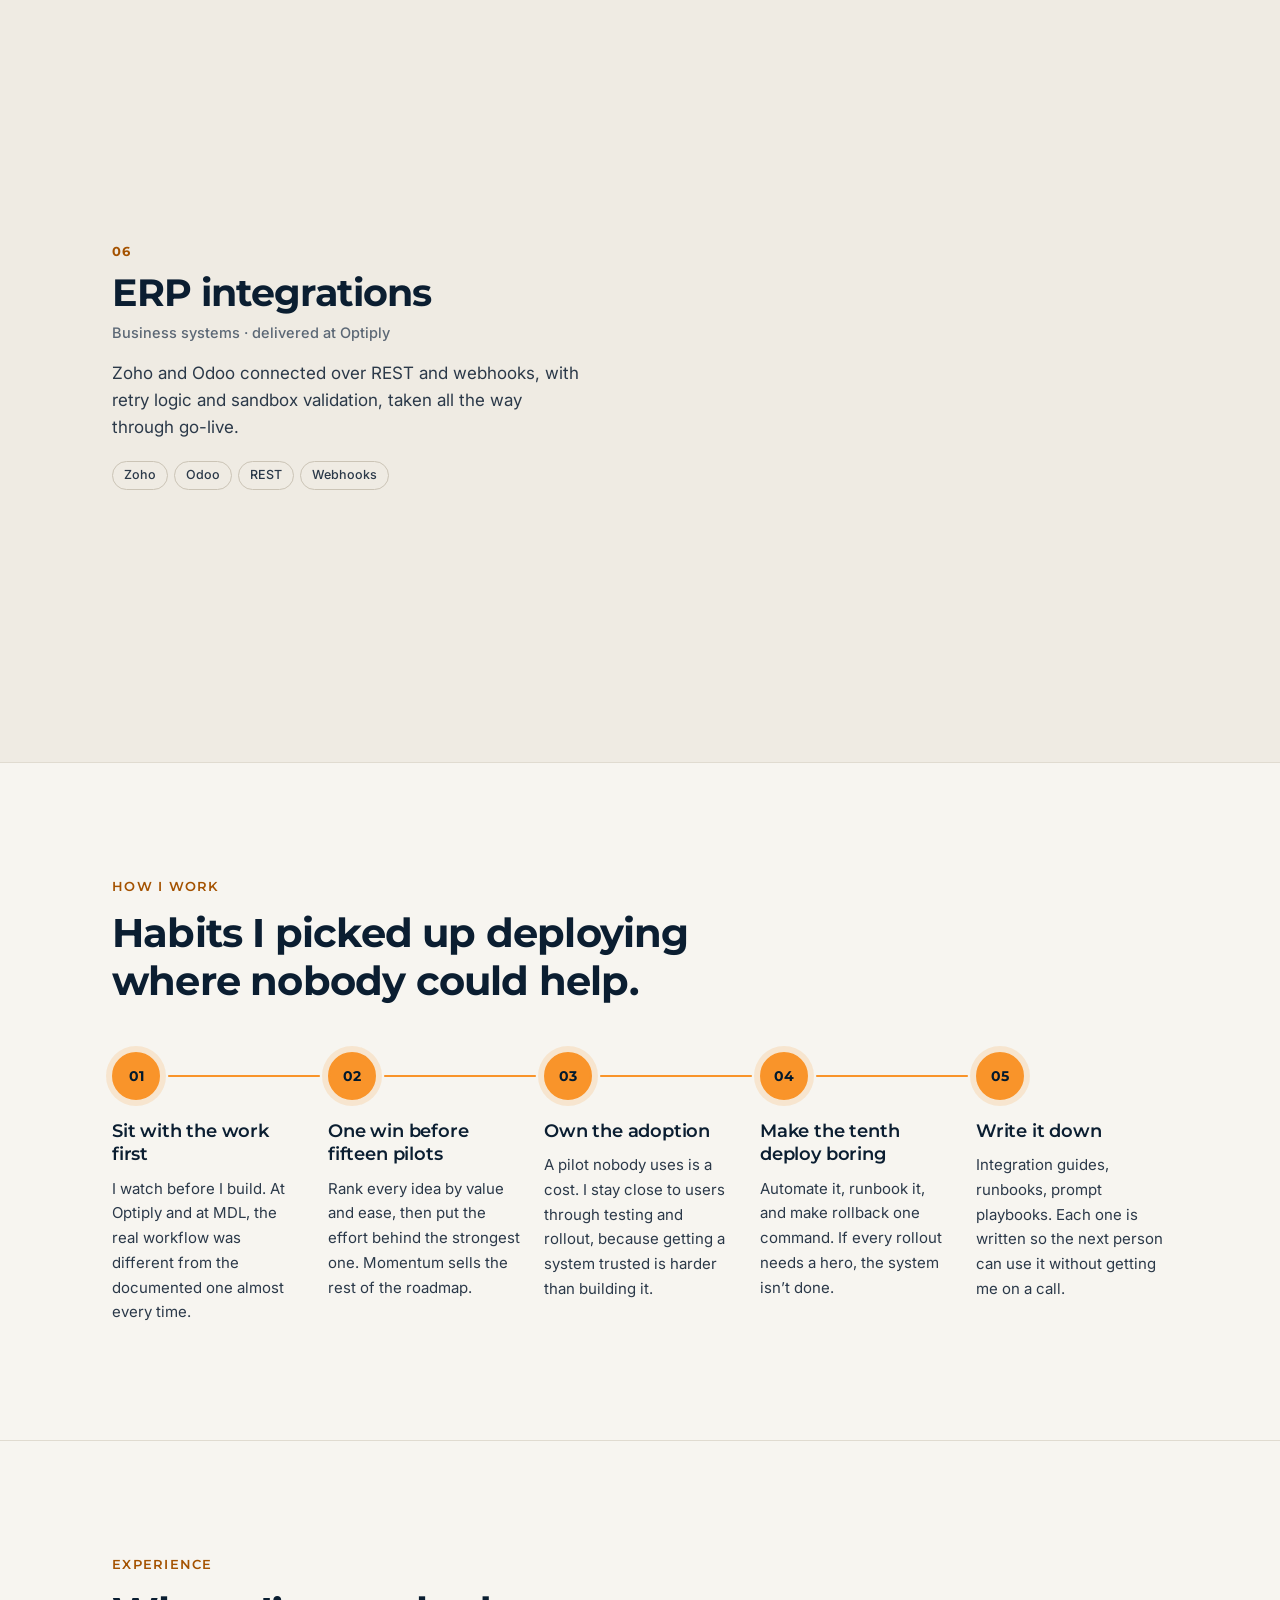
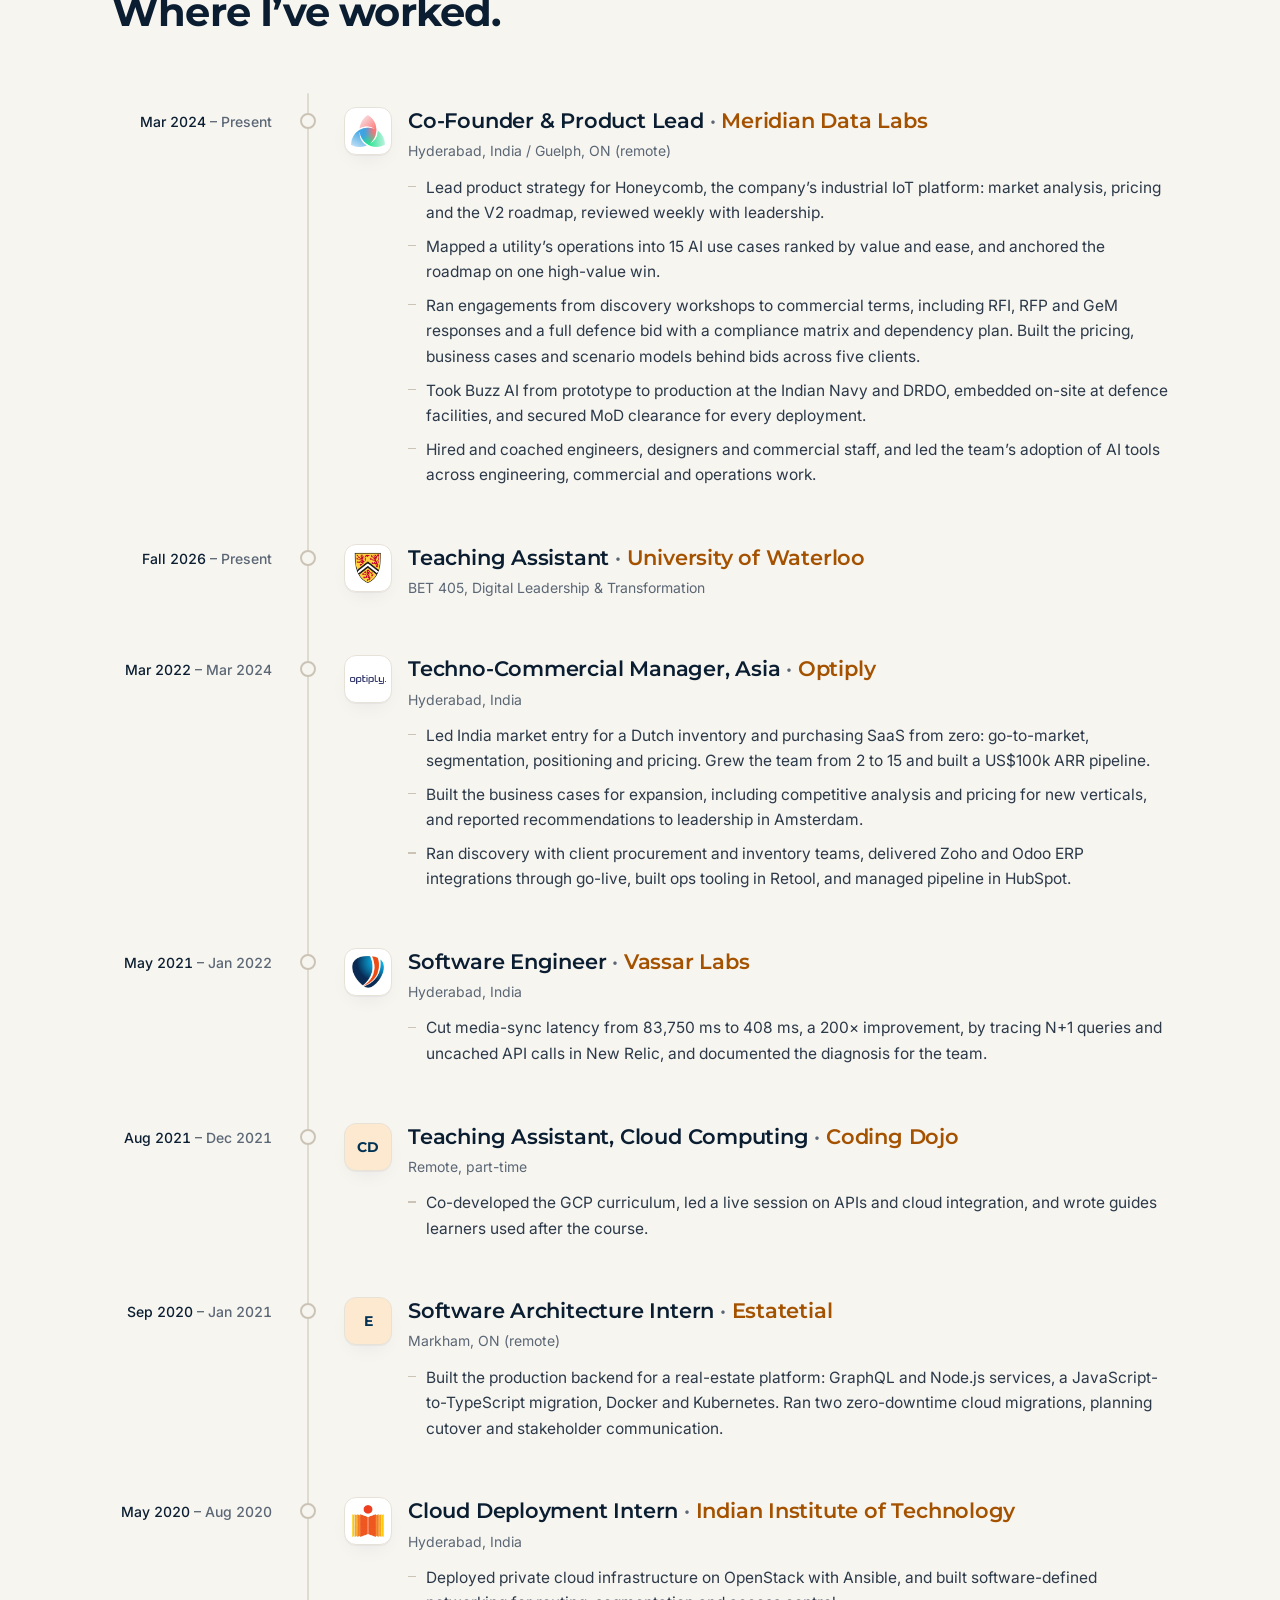
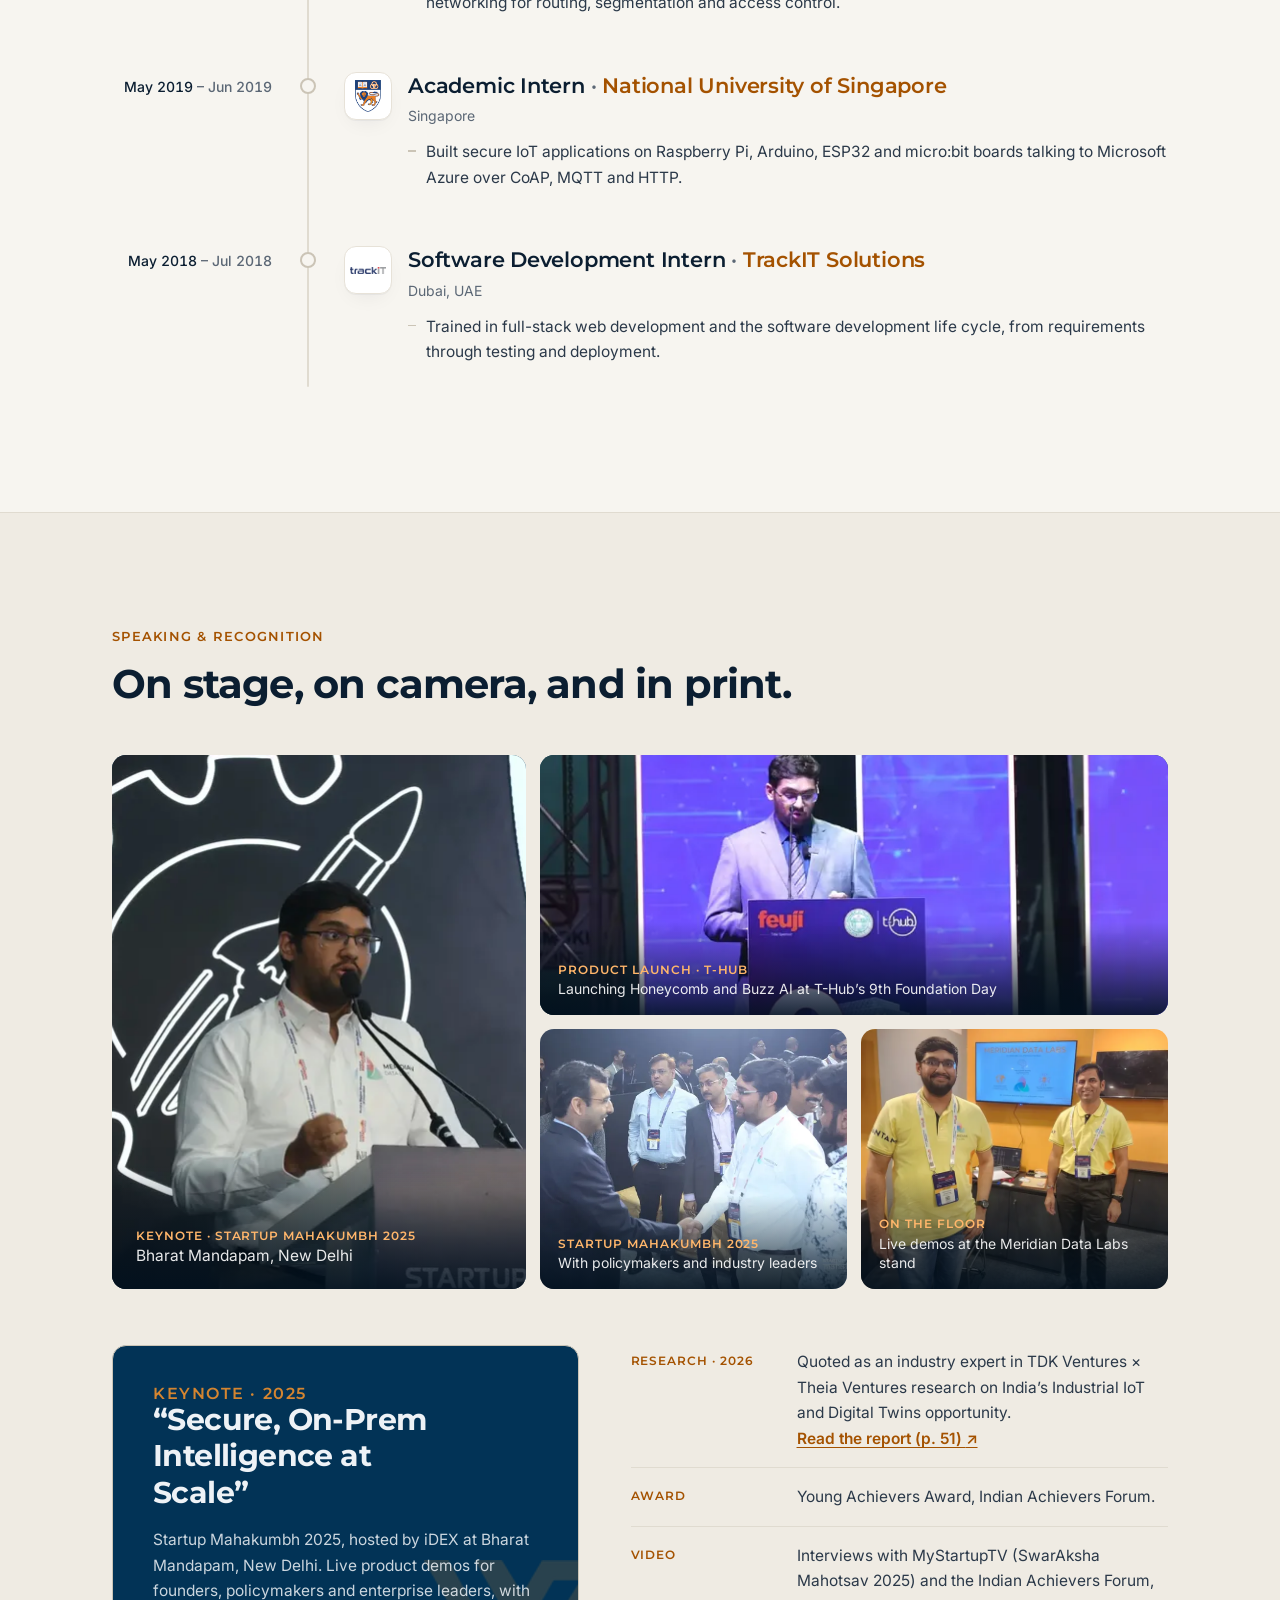
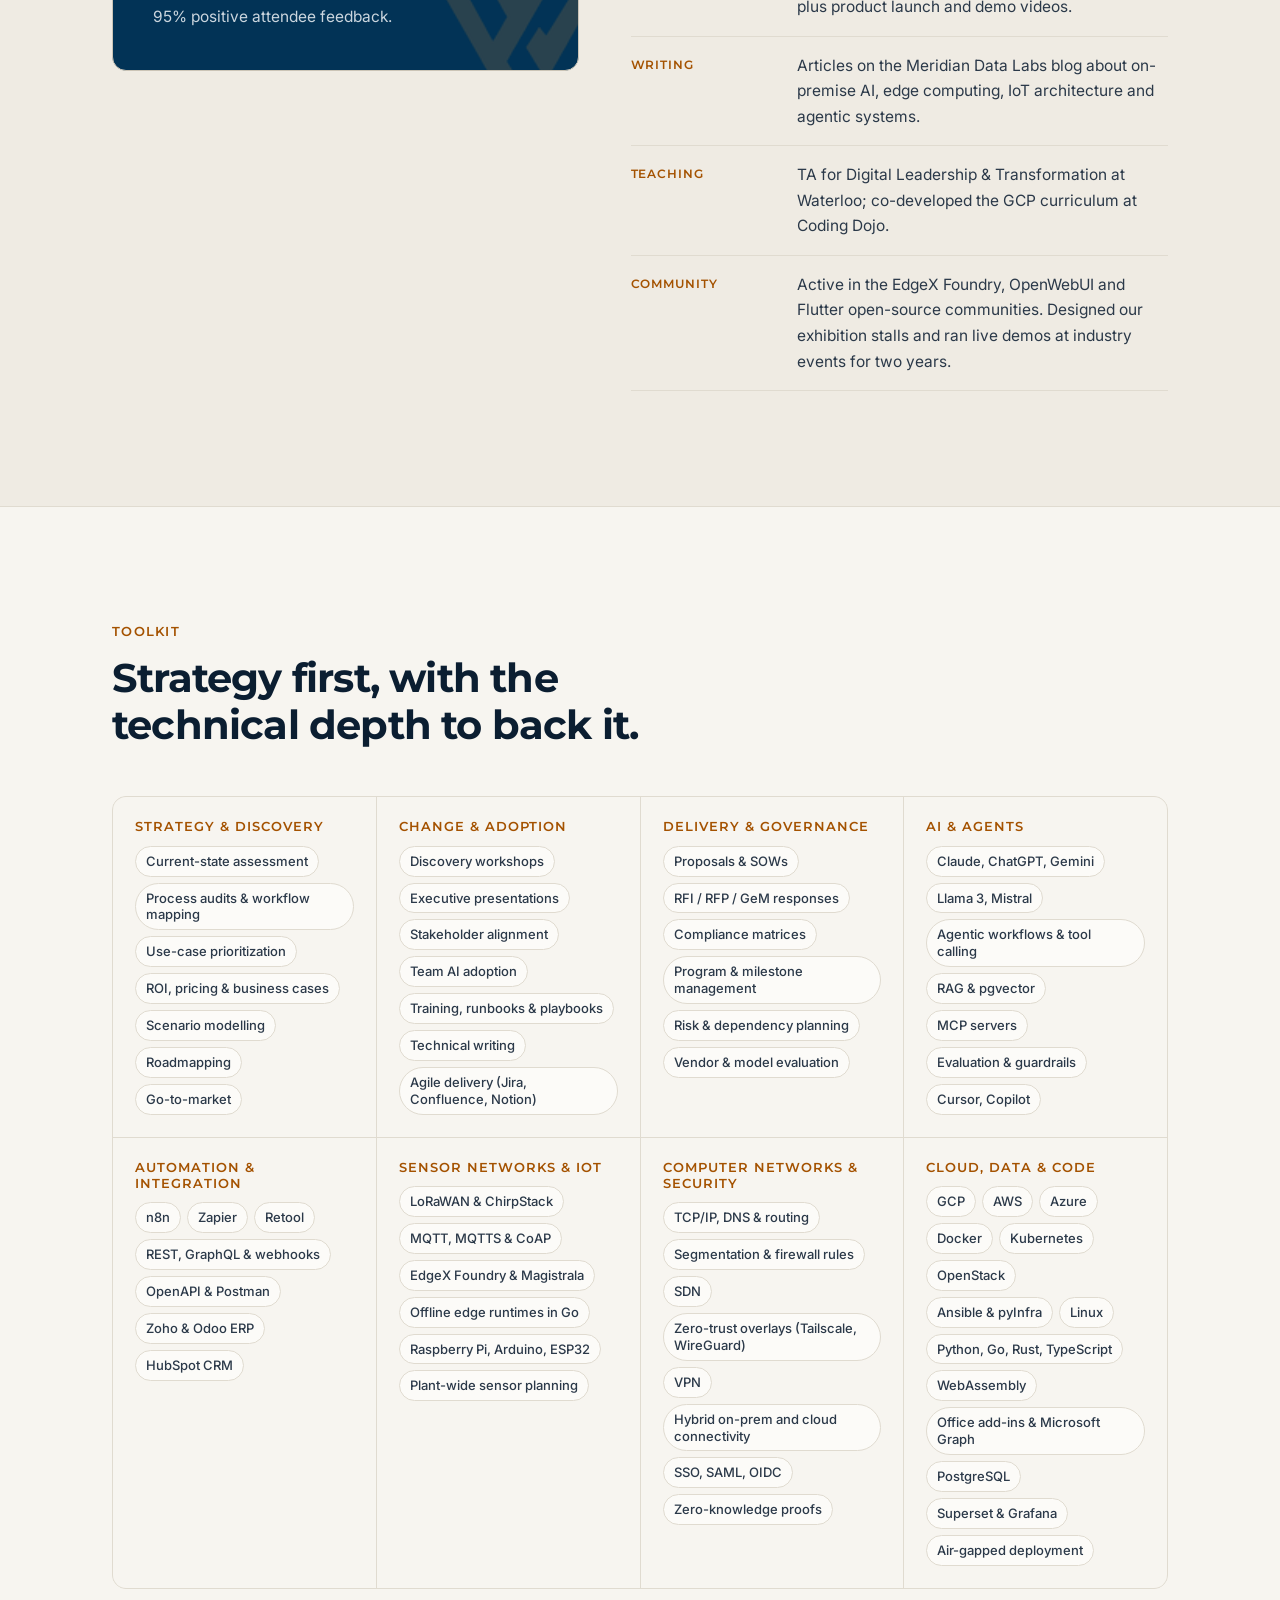
==== commit a1528d02: "Add stage photos, logos and an intro loader to lift the brand feel - Add a photo gallery from Startu" ====
--- a/index.html
+++ b/index.html
@@ -31,6 +31,10 @@
 
   <script>
     document.documentElement.classList.add('js');
+    try {
+      if (sessionStorage.getItem('intro') || matchMedia('(prefers-reduced-motion: reduce)').matches) document.documentElement.classList.add('no-intro');
+      else sessionStorage.setItem('intro', '1');
+    } catch (e) {}
     try {
       var t = localStorage.getItem('theme');
       if (t === 'light' || t === 'dark') document.documentElement.setAttribute('data-theme', t);
@@ -60,6 +64,13 @@
   </script>
 </head>
 <body>
+  <div class="loader" aria-hidden="true">
+    <div class="loader-mark">
+      <svg class="loader-hex" viewBox="0 0 120 120"><polygon points="60,4 108.5,32 108.5,88 60,116 11.5,88 11.5,32"/></svg>
+      <img src="assets/img/logo-mark.png" alt="" width="40" height="32">
+    </div>
+    <p class="loader-name">Hrishikesh Vedantam</p>
+  </div>
   <a class="skip" href="#main">Skip to content</a>
 
   <header class="topbar">
@@ -111,6 +122,7 @@
             <a class="btn btn-ghost" href="#work">See the work</a>
             <a class="btn btn-ghost" href="https://www.linkedin.com/in/hrishikesh-vedantam" target="_blank" rel="noopener">LinkedIn <span aria-hidden="true">&#8599;</span></a>
           </div>
+          <p class="hero-seen"><span>As seen at</span> <a href="#speaking">Startup Mahakumbh 2025</a> <i aria-hidden="true"></i> <a href="#speaking">T-Hub Foundation Day</a> <i aria-hidden="true"></i> <a href="#speaking">TDK Ventures research</a></p>
         </div>
         <div class="hero-art">
           <canvas id="hive" aria-hidden="true"></canvas>
@@ -139,10 +151,6 @@
           <h2 id="orgs-h">Organizations I&rsquo;ve worked with</h2>
           <p>Clients, employers and universities across India, the Netherlands, Singapore, the UAE and Canada.</p>
         </div>
-        <button class="marquee-toggle" type="button" aria-pressed="false" aria-label="Pause the scrolling logos" hidden>
-          <svg class="i-pause" viewBox="0 0 24 24" aria-hidden="true"><path d="M9 6.5v11M15 6.5v11"/></svg>
-          <svg class="i-play" viewBox="0 0 24 24" aria-hidden="true"><path d="M8.5 6v12l9.5-6Z"/></svg>
-        </button>
       </div>
       <div class="marquee">
         <div class="marquee-track">
@@ -613,6 +621,7 @@
           <li class="job reveal">
             <div class="job-when"><time>Mar 2024</time> &ndash; Present</div>
             <div class="job-body">
+              <span class="logo-tile"><img src="assets/img/logos/meridian-data-labs.png" alt="" width="129" height="120" loading="lazy"></span>
               <h3>Co-Founder &amp; Product Lead <span class="at">Meridian Data Labs</span></h3>
               <p class="job-where">Hyderabad, India / Guelph, ON (remote)</p>
               <ul>
@@ -628,6 +637,7 @@
           <li class="job reveal">
             <div class="job-when"><time>Fall 2026</time> &ndash; Present</div>
             <div class="job-body">
+              <span class="logo-tile"><img src="assets/img/logos/waterloo.png" alt="" width="105" height="120" loading="lazy"></span>
               <h3>Teaching Assistant <span class="at">University of Waterloo</span></h3>
               <p class="job-where">BET 405, Digital Leadership &amp; Transformation</p>
             </div>
@@ -636,6 +646,7 @@
           <li class="job reveal">
             <div class="job-when"><time>Mar 2022</time> &ndash; Mar 2024</div>
             <div class="job-body">
+              <span class="logo-tile"><img src="assets/img/logos/optiply.png" alt="" width="463" height="120" loading="lazy"></span>
               <h3>Techno-Commercial Manager, Asia <span class="at">Optiply</span></h3>
               <p class="job-where">Hyderabad, India</p>
               <ul>
@@ -649,6 +660,7 @@
           <li class="job reveal">
             <div class="job-when"><time>May 2021</time> &ndash; Jan 2022</div>
             <div class="job-body">
+              <span class="logo-tile"><img src="assets/img/logos/vassar-labs.png" alt="" width="110" height="112" loading="lazy"></span>
               <h3>Software Engineer <span class="at">Vassar Labs</span></h3>
               <p class="job-where">Hyderabad, India</p>
               <ul>
@@ -660,6 +672,7 @@
           <li class="job reveal">
             <div class="job-when"><time>Aug 2021</time> &ndash; Dec 2021</div>
             <div class="job-body">
+              <span class="logo-tile logo-tile--mono" aria-hidden="true">CD</span>
               <h3>Teaching Assistant, Cloud Computing <span class="at">Coding Dojo</span></h3>
               <p class="job-where">Remote, part-time</p>
               <ul>
@@ -671,6 +684,7 @@
           <li class="job reveal">
             <div class="job-when"><time>Sep 2020</time> &ndash; Jan 2021</div>
             <div class="job-body">
+              <span class="logo-tile logo-tile--mono" aria-hidden="true">E</span>
               <h3>Software Architecture Intern <span class="at">Estatetial</span></h3>
               <p class="job-where">Markham, ON (remote)</p>
               <ul>
@@ -682,6 +696,7 @@
           <li class="job reveal">
             <div class="job-when"><time>May 2020</time> &ndash; Aug 2020</div>
             <div class="job-body">
+              <span class="logo-tile"><img src="assets/img/logos/iit-hyderabad.png" alt="" width="116" height="120" loading="lazy"></span>
               <h3>Cloud Deployment Intern <span class="at">Indian Institute of Technology</span></h3>
               <p class="job-where">Hyderabad, India</p>
               <ul>
@@ -693,6 +708,7 @@
           <li class="job reveal">
             <div class="job-when"><time>May 2019</time> &ndash; Jun 2019</div>
             <div class="job-body">
+              <span class="logo-tile"><img src="assets/img/logos/nus.png" alt="" width="94" height="120" loading="lazy"></span>
               <h3>Academic Intern <span class="at">National University of Singapore</span></h3>
               <p class="job-where">Singapore</p>
               <ul>
@@ -704,6 +720,7 @@
           <li class="job reveal">
             <div class="job-when"><time>May 2018</time> &ndash; Jul 2018</div>
             <div class="job-body">
+              <span class="logo-tile"><img src="assets/img/logos/trackit.png" alt="" width="338" height="59" loading="lazy"></span>
               <h3>Software Development Intern <span class="at">TrackIT Solutions</span></h3>
               <p class="job-where">Dubai, UAE</p>
               <ul>
@@ -722,6 +739,25 @@
           <p class="kicker">Speaking &amp; recognition</p>
           <h2 id="speak-h">On stage, on camera, and in print.</h2>
         </header>
+
+        <div class="gallery">
+          <figure class="shot shot--lead reveal">
+            <img src="assets/img/press/keynote-1200.webp" srcset="assets/img/press/keynote-640.webp 640w, assets/img/press/keynote-1200.webp 1146w" sizes="(max-width: 820px) 100vw, 600px" width="1146" height="955" loading="lazy" alt="Hrishikesh speaking at a podium in front of a large screen at Startup Mahakumbh">
+            <figcaption><b>Keynote &middot; Startup Mahakumbh 2025</b><span>Bharat Mandapam, New Delhi</span></figcaption>
+          </figure>
+          <figure class="shot shot--wide reveal">
+            <img src="assets/img/press/thub-launch-1200.webp" srcset="assets/img/press/thub-launch-640.webp 640w, assets/img/press/thub-launch-1200.webp 1146w" sizes="(max-width: 820px) 100vw, 480px" width="1146" height="1007" loading="lazy" alt="Hrishikesh at the podium on the T-Hub Foundation Day stage">
+            <figcaption><b>Product launch &middot; T-Hub</b><span>Launching Honeycomb and Buzz AI at T-Hub&rsquo;s 9th Foundation Day</span></figcaption>
+          </figure>
+          <figure class="shot reveal">
+            <img src="assets/img/press/handshake-640.webp" srcset="assets/img/press/handshake-640.webp 640w, assets/img/press/handshake-1200.webp 1200w" sizes="(max-width: 820px) 50vw, 240px" width="1200" height="826" loading="lazy" alt="Hrishikesh shaking hands with a delegate at Startup Mahakumbh">
+            <figcaption><b>Startup Mahakumbh 2025</b><span>With policymakers and industry leaders</span></figcaption>
+          </figure>
+          <figure class="shot reveal">
+            <img src="assets/img/press/booth-640.webp" srcset="assets/img/press/booth-640.webp 640w, assets/img/press/booth-1200.webp 896w" sizes="(max-width: 820px) 50vw, 240px" width="896" height="1002" loading="lazy" alt="Hrishikesh at the Meridian Data Labs stand at Startup Mahakumbh">
+            <figcaption><b>On the floor</b><span>Live demos at the Meridian Data Labs stand</span></figcaption>
+          </figure>
+        </div>
 
         <div class="speak-grid">
           <article class="talk reveal">
@@ -770,35 +806,35 @@
         <div class="skills">
           <div class="skill reveal">
             <h3>Strategy &amp; discovery</h3>
-            <p>Current-state assessment &middot; process audits &amp; workflow mapping &middot; use-case prioritization &middot; ROI, pricing &amp; business cases &middot; scenario modelling &middot; roadmapping &middot; go-to-market</p>
+            <ul class="skill-tags"><li>Current-state assessment</li><li>Process audits &amp; workflow mapping</li><li>Use-case prioritization</li><li>ROI, pricing &amp; business cases</li><li>Scenario modelling</li><li>Roadmapping</li><li>Go-to-market</li></ul>
           </div>
           <div class="skill reveal">
             <h3>Change &amp; adoption</h3>
-            <p>Discovery workshops &middot; executive presentations &middot; stakeholder alignment &middot; team AI adoption &middot; training, runbooks &amp; playbooks &middot; technical writing &middot; Agile delivery (Jira, Confluence, Notion)</p>
+            <ul class="skill-tags"><li>Discovery workshops</li><li>Executive presentations</li><li>Stakeholder alignment</li><li>Team AI adoption</li><li>Training, runbooks &amp; playbooks</li><li>Technical writing</li><li>Agile delivery (Jira, Confluence, Notion)</li></ul>
           </div>
           <div class="skill reveal">
             <h3>Delivery &amp; governance</h3>
-            <p>Proposals &amp; SOWs &middot; RFI / RFP / GeM responses &middot; compliance matrices &middot; program &amp; milestone management &middot; risk &amp; dependency planning &middot; vendor &amp; model evaluation</p>
+            <ul class="skill-tags"><li>Proposals &amp; SOWs</li><li>RFI / RFP / GeM responses</li><li>Compliance matrices</li><li>Program &amp; milestone management</li><li>Risk &amp; dependency planning</li><li>Vendor &amp; model evaluation</li></ul>
           </div>
           <div class="skill reveal">
             <h3>AI &amp; agents</h3>
-            <p>Claude, ChatGPT, Gemini &middot; Llama 3, Mistral &middot; agentic workflows &amp; tool calling &middot; RAG &amp; pgvector &middot; MCP servers &middot; evaluation &amp; guardrails &middot; Cursor, Copilot</p>
+            <ul class="skill-tags"><li>Claude, ChatGPT, Gemini</li><li>Llama 3, Mistral</li><li>Agentic workflows &amp; tool calling</li><li>RAG &amp; pgvector</li><li>MCP servers</li><li>Evaluation &amp; guardrails</li><li>Cursor, Copilot</li></ul>
           </div>
           <div class="skill reveal">
             <h3>Automation &amp; integration</h3>
-            <p>n8n &middot; Zapier &middot; Retool &middot; REST, GraphQL &amp; webhooks &middot; OpenAPI &amp; Postman &middot; Zoho &amp; Odoo ERP &middot; HubSpot CRM</p>
+            <ul class="skill-tags"><li>n8n</li><li>Zapier</li><li>Retool</li><li>REST, GraphQL &amp; webhooks</li><li>OpenAPI &amp; Postman</li><li>Zoho &amp; Odoo ERP</li><li>HubSpot CRM</li></ul>
           </div>
           <div class="skill reveal">
             <h3>Sensor networks &amp; IoT</h3>
-            <p>LoRaWAN &amp; ChirpStack &middot; MQTT, MQTTS &amp; CoAP &middot; EdgeX Foundry &amp; Magistrala &middot; offline edge runtimes in Go &middot; Raspberry Pi, Arduino, ESP32 &middot; plant-wide sensor planning</p>
+            <ul class="skill-tags"><li>LoRaWAN &amp; ChirpStack</li><li>MQTT, MQTTS &amp; CoAP</li><li>EdgeX Foundry &amp; Magistrala</li><li>Offline edge runtimes in Go</li><li>Raspberry Pi, Arduino, ESP32</li><li>Plant-wide sensor planning</li></ul>
           </div>
           <div class="skill reveal">
             <h3>Computer networks &amp; security</h3>
-            <p>TCP/IP, DNS &amp; routing &middot; segmentation &amp; firewall rules &middot; SDN &middot; zero-trust overlays (Tailscale, WireGuard) &middot; VPN &middot; hybrid on-prem and cloud connectivity &middot; SSO, SAML, OIDC &middot; zero-knowledge proofs</p>
+            <ul class="skill-tags"><li>TCP/IP, DNS &amp; routing</li><li>Segmentation &amp; firewall rules</li><li>SDN</li><li>Zero-trust overlays (Tailscale, WireGuard)</li><li>VPN</li><li>Hybrid on-prem and cloud connectivity</li><li>SSO, SAML, OIDC</li><li>Zero-knowledge proofs</li></ul>
           </div>
           <div class="skill reveal">
             <h3>Cloud, data &amp; code</h3>
-            <p>GCP &middot; AWS &middot; Azure &middot; Docker &middot; Kubernetes &middot; OpenStack &middot; Ansible &amp; pyInfra &middot; Linux &middot; Python, Go, Rust, TypeScript &middot; WebAssembly &middot; Office add-ins &amp; Microsoft Graph &middot; PostgreSQL &middot; Superset &amp; Grafana &middot; air-gapped deployment</p>
+            <ul class="skill-tags"><li>GCP</li><li>AWS</li><li>Azure</li><li>Docker</li><li>Kubernetes</li><li>OpenStack</li><li>Ansible &amp; pyInfra</li><li>Linux</li><li>Python, Go, Rust, TypeScript</li><li>WebAssembly</li><li>Office add-ins &amp; Microsoft Graph</li><li>PostgreSQL</li><li>Superset &amp; Grafana</li><li>Air-gapped deployment</li></ul>
           </div>
         </div>
       </div>
@@ -813,6 +849,7 @@
         </header>
         <ul class="edu">
           <li class="reveal edu-feature">
+            <span class="logo-tile"><img src="assets/img/logos/waterloo.png" alt="" width="105" height="120" loading="lazy"></span>
             <p class="edu-when">Sep 2026 &ndash; Sep 2027 &middot; In progress</p>
             <h3>University of Waterloo</h3>
             <p>Master of Business, Entrepreneurship and Technology (MBET).</p>
@@ -820,6 +857,7 @@
             <p>Coursework includes Essential Accounting for Entrepreneurs (BET 605) and the corporate finance side of digital transformation. Teaching Assistant for BET 405, Digital Leadership &amp; Transformation.</p>
           </li>
           <li class="reveal">
+            <span class="logo-tile"><img src="assets/img/logos/iiitdm-kancheepuram.webp" alt="" width="120" height="120" loading="lazy"></span>
             <p class="edu-when">2017 &ndash; 2022 &middot; Chennai, India</p>
             <h3>IIITDM Kancheepuram</h3>
             <p>Dual degree (B.Tech + M.Tech) in Computer Engineering.</p>
@@ -830,6 +868,7 @@
             </ul>
           </li>
           <li class="reveal">
+            <span class="logo-tile logo-tile--mono" aria-hidden="true">DPS</span>
             <p class="edu-when">Until 2017</p>
             <h3>Delhi Private School</h3>
             <p>Secondary education, Computer Science. Dubai, UAE.</p>
@@ -865,6 +904,7 @@
       <span class="footer-brand"><img src="assets/img/logo-mark.png" alt="" width="20" height="16">&copy; <span id="year">2026</span> Hrishikesh Vedantam</span>
       <span>Guelph, Ontario &middot; Hand-built, no frameworks</span>
     </div>
+    <p class="footer-mark" aria-hidden="true">Vedantam</p>
   </footer>
 
   <script src="assets/main.js" defer onerror="document.documentElement.classList.remove('js')"></script>
--- a/assets/style.css
+++ b/assets/style.css
@@ -1,6 +1,7 @@
 /* ---------- Tokens (brand: logo orange #F9942A, logo navy #023356) ---------- */
 :root {
   --bg: #F7F5F0;
+  --glow: rgba(249, 148, 42, 0.20);
   --bg-tint: #EFEBE3;
   --surface: #FCFBF8;
   --ink: #0B1E31;
@@ -53,6 +54,7 @@
     --brand-soft: rgba(249, 148, 42, 0.14);
     --disc: #0A3558;
     --outcome-bg: #072E4D;
+    --glow: rgba(249, 148, 42, 0.13);
     --hive-line: rgba(238, 242, 246, 0.08);
     --btn-bg: #F9942A;
     --btn-bg-hover: #FFA94D;
@@ -84,6 +86,7 @@
   --brand-soft: rgba(249, 148, 42, 0.14);
   --disc: #0A3558;
   --outcome-bg: #072E4D;
+  --glow: rgba(249, 148, 42, 0.13);
   --hive-line: rgba(238, 242, 246, 0.08);
   --btn-bg: #F9942A;
   --btn-bg-hover: #FFA94D;
@@ -139,6 +142,12 @@
   transition: border-color .2s ease;
 }
 .topbar.scrolled { border-bottom-color: var(--line); }
+/* On phones the bar slides away while you read down the page and comes back as soon as you scroll up. */
+@media (max-width: 900px) {
+  .topbar { transition: border-color .2s ease, transform .3s ease; }
+  .bar-away .topbar { transform: translateY(-100%); }
+  .bar-away .hood-stage { top: 12px; }
+}
 .topbar-inner { display: flex; align-items: center; gap: 24px; height: 64px; }
 .brand { display: inline-flex; align-items: center; gap: 10px; text-decoration: none; font-weight: 600; font-size: 15px; letter-spacing: -0.01em; white-space: nowrap; }
 .brand-mark { width: auto; height: 24px; }
@@ -171,13 +180,17 @@
 .menu-toggle[aria-expanded="true"] .i-close { display: block; }
 .mobile-nav {
   position: absolute; top: 100%; left: 0; right: 0; height: calc(100vh - 64px); height: calc(100dvh - 64px);
-  padding: 8px var(--gutter) 32px; overflow-y: auto; overscroll-behavior: contain;
+  padding: 24px var(--gutter); overflow-y: auto; overscroll-behavior: contain;
   background: var(--bg); border-top: 1px solid var(--line);
 }
+.mobile-nav { display: flex; flex-direction: column; align-items: center; gap: 4px; text-align: center; }
 .mobile-nav[hidden] { display: none; }
+/* Auto margins centre the list vertically but still let it scroll from the top on a short screen. */
+.mobile-nav > :first-child { margin-top: auto; }
+.mobile-nav > :last-child { margin-bottom: auto; }
 .mobile-nav a {
-  display: block; padding: 15px 4px; border-bottom: 1px solid var(--line); text-decoration: none;
-  font: 600 20px/1.3 var(--f-display); letter-spacing: -0.01em; color: var(--ink);
+  display: block; padding: 10px 24px; border-radius: 999px; text-decoration: none;
+  font: 600 26px/1.3 var(--f-display); letter-spacing: -0.02em; color: var(--ink);
 }
 .mobile-nav a:hover, .mobile-nav a.active { color: var(--accent); }
 body.menu-open { overflow: hidden; }
@@ -187,7 +200,20 @@
 @keyframes menu-in { from { opacity: 0; transform: translateY(-6px); } }
 
 /* ---------- Hero ---------- */
-.hero { padding: clamp(36px, 6vw, 80px) 0 clamp(40px, 6vw, 72px); }
+.hero { position: relative; isolation: isolate; padding: clamp(36px, 6vw, 80px) 0 clamp(40px, 6vw, 72px); }
+/* A warm glow behind the portrait */
+.hero::before {
+  content: ""; position: absolute; z-index: -1; inset: 0 0 auto; height: min(900px, 100%); pointer-events: none;
+  background: radial-gradient(min(560px, 70vw) min(460px, 60vw) at 72% 34%, var(--glow), transparent 72%);
+}
+.hero-seen {
+  display: flex; flex-wrap: wrap; align-items: center; gap: 6px 12px; margin: 26px 0 0;
+  font: 500 13.5px/1.4 var(--f-body); color: var(--muted);
+}
+.hero-seen span { font: 600 11.5px/1 var(--f-display); letter-spacing: .1em; text-transform: uppercase; color: var(--accent); }
+.hero-seen a { color: var(--ink-2); text-decoration: none; }
+.hero-seen a:hover { color: var(--ink); text-decoration: underline; text-decoration-color: var(--brand); text-underline-offset: 4px; }
+.hero-seen i { width: 4px; height: 4px; border-radius: 50%; background: var(--line-strong); }
 .hero-grid { display: grid; grid-template-columns: 1.1fr 0.9fr; gap: clamp(24px, 4vw, 56px); align-items: center; }
 .eyebrow {
   display: inline-flex; align-items: center; gap: 10px;
@@ -259,17 +285,6 @@
 .orgs { padding: clamp(48px, 6vw, 80px) 0; border-top: 1px solid var(--line); }
 .orgs-head { display: flex; align-items: flex-end; justify-content: space-between; gap: 24px; margin-bottom: clamp(24px, 3vw, 36px); }
 .orgs-head p { margin: 10px 0 0; max-width: 60ch; color: var(--muted); font-size: 15.5px; line-height: 1.55; }
-.marquee-toggle {
-  display: grid; place-items: center; width: 38px; height: 38px; flex: none;
-  border: 1px solid var(--line); border-radius: 999px; background: transparent; color: var(--ink);
-  cursor: pointer; transition: border-color .15s ease, background .15s ease;
-}
-.marquee-toggle[hidden] { display: none; }
-.marquee-toggle:hover { border-color: var(--line-strong); background: var(--brand-soft); }
-.marquee-toggle svg { width: 16px; height: 16px; fill: none; stroke: currentColor; stroke-width: 2; stroke-linecap: round; stroke-linejoin: round; }
-.marquee-toggle .i-play { display: none; }
-.marquee-toggle[aria-pressed="true"] .i-pause { display: none; }
-.marquee-toggle[aria-pressed="true"] .i-play { display: block; }
 
 /* Without JS, or with reduced motion, the logos sit still in a wrapping row. */
 .marquee { max-width: var(--wrap); margin: 0 auto; padding: 0 var(--gutter); }
@@ -297,8 +312,7 @@
   .js .org-list { flex-wrap: nowrap; gap: 16px; padding-right: 16px; }
   .js .org-list + .org-list { display: flex; }
   .marquee.is-moving .marquee-track { animation: marquee var(--marquee-dur, 120s) linear infinite; }
-  .marquee.is-moving:hover .marquee-track,
-  .marquee.is-paused .marquee-track { animation-play-state: paused; }
+  .marquee.is-moving:hover .marquee-track { animation-play-state: paused; }
 }
 @keyframes marquee { to { transform: translateX(-50%); } }
 
@@ -613,21 +627,54 @@
 .talk-label { font: 600 12px/1 var(--f-display); letter-spacing: .1em; text-transform: uppercase; color: var(--brand); margin-bottom: 18px; }
 .talk h3 { font-family: var(--f-display); font-weight: 700; font-size: clamp(22px, 2.6vw, 30px); line-height: 1.22; letter-spacing: -0.02em; margin-bottom: 16px; max-width: 16ch; position: relative; z-index: 1; }
 .talk p { opacity: .85; margin: 0; max-width: 40ch; position: relative; z-index: 1; font-size: 15.5px; }
+/* Photos from stages and events */
+.gallery {
+  display: grid; grid-template-columns: 1.35fr 1fr 1fr; grid-template-rows: repeat(2, minmax(200px, 260px));
+  gap: 14px; margin-bottom: clamp(32px, 5vw, 56px);
+}
+.shot { position: relative; margin: 0; overflow: hidden; border-radius: var(--radius); background: var(--navy); }
+.shot--lead { grid-row: span 2; }
+.shot--wide { grid-column: span 2; }
+.shot img { width: 100%; height: 100%; object-fit: cover; transition: transform .8s cubic-bezier(.2, .7, .2, 1); }
+.shot--lead img { object-position: 45% 30%; }
+.shot--wide img { object-position: 50% 22%; }
+.shot:hover img { transform: scale(1.04); }
+.shot figcaption {
+  position: absolute; inset: auto 0 0; display: grid; gap: 2px; padding: 40px 18px 16px;
+  background: linear-gradient(180deg, transparent, rgba(1, 16, 30, 0.88)); color: #FFFFFF;
+}
+.shot figcaption b { font: 600 12px/1.3 var(--f-display); letter-spacing: .08em; text-transform: uppercase; color: #FFB66B; }
+.shot figcaption span { font-size: 14px; line-height: 1.4; color: rgba(255, 255, 255, 0.9); }
+.shot--lead figcaption { padding: 64px 24px 22px; }
+.shot--lead figcaption span { font-size: 15.5px; }
+
 .honors li { display: grid; grid-template-columns: 150px 1fr; gap: 16px; padding: 16px 0; border-bottom: 1px solid var(--line); }
 .honors li:first-child { padding-top: 4px; }
 .honor-k { font: 600 12px/1.6 var(--f-display); color: var(--accent); text-transform: uppercase; letter-spacing: .08em; padding-top: 2px; }
 .honor-v { color: var(--ink-2); font-size: 15.5px; }
 .honor-link { color: var(--accent); font-weight: 600; text-underline-offset: 3px; white-space: nowrap; }
 
+/* Logos beside each role and school */
+.job-body { position: relative; padding-left: 64px; }
+.logo-tile {
+  position: absolute; left: 0; top: 0; display: grid; place-items: center; width: 48px; height: 48px;
+  border-radius: 12px; background: var(--org-card); border: 1px solid var(--org-line); box-shadow: var(--shadow); overflow: hidden;
+}
+.edu > li > .logo-tile { top: 18px; }
+.logo-tile img { width: auto; height: auto; max-width: 78%; max-height: 70%; }
+.logo-tile--mono { font: 700 14px/1 var(--f-display); letter-spacing: -0.02em; color: var(--navy); background: var(--disc); }
+
 /* Skills */
 .skills { display: grid; grid-template-columns: repeat(4, 1fr); gap: 1px; background: var(--line); border: 1px solid var(--line); border-radius: var(--radius); overflow: hidden; }
 .skill { background: var(--bg); padding: 22px; }
 .skill h3 { font: 600 12.5px/1.3 var(--f-display); color: var(--accent); text-transform: uppercase; letter-spacing: .08em; margin-bottom: 10px; }
-.skill p { font-size: 14.5px; line-height: 1.7; color: var(--ink-2); margin: 0; }
+.skill-tags { display: flex; flex-wrap: wrap; gap: 6px; }
+.skill-tags li { padding: 6px 10px; border-radius: 999px; background: var(--surface); border: 1px solid var(--line); font: 500 13px/1.3 var(--f-body); color: var(--ink-2); }
 
 /* Education */
 .edu { max-width: 760px; }
 .edu li { padding: 18px 0; border-top: 1px solid var(--line); }
+.edu > li { position: relative; padding-left: 64px; }
 .edu-when { font: 500 13.5px/1 var(--f-body); color: var(--muted); margin-bottom: 8px; }
 .edu h3 { font-family: var(--f-display); font-weight: 600; font-size: 20px; letter-spacing: -0.01em; margin-bottom: 6px; }
 .edu li p:not(.edu-when) { color: var(--ink-2); font-size: 15.5px; margin-bottom: 8px; }
@@ -678,6 +725,46 @@
 .footer-inner { display: flex; flex-wrap: wrap; justify-content: space-between; align-items: center; gap: 8px 24px; font: 400 13.5px/1.5 var(--f-body); color: var(--muted); }
 .footer-brand { display: inline-flex; align-items: center; gap: 10px; }
 .footer-brand img { height: 16px; width: auto; }
+/* An oversized wordmark that signs off the page */
+.footer { overflow: hidden; padding-bottom: 0; }
+.footer-mark {
+  margin: 28px 0 0; text-align: center; white-space: nowrap; user-select: none;
+  font: 700 clamp(72px, 19vw, 300px)/0.78 var(--f-display); letter-spacing: -0.05em;
+  color: transparent; -webkit-text-stroke: 1px var(--line-strong);
+  background: linear-gradient(180deg, var(--brand-soft), transparent 85%); -webkit-background-clip: text; background-clip: text;
+}
+
+/* ---------- Intro loader: a hexagon traces round the mark, then the curtain lifts ---------- */
+.loader { display: none; }
+@media (prefers-reduced-motion: no-preference) {
+  .js:not(.no-intro) .loader {
+    position: fixed; inset: 0; z-index: 200; display: grid; place-content: center; justify-items: center; gap: 22px;
+    background: #01192D; color: #EEF2F6; pointer-events: none;
+    animation: loader-out .6s cubic-bezier(.7, 0, .3, 1) 1.15s forwards;
+  }
+  .loader-mark { position: relative; display: grid; place-items: center; width: 96px; height: 96px; }
+  .loader-hex { position: absolute; inset: 0; width: 100%; height: 100%; overflow: visible; }
+  .loader-hex polygon { fill: none; stroke: #F9942A; stroke-width: 2.5; stroke-linejoin: round; stroke-dasharray: 340; stroke-dashoffset: 340; animation: loader-trace .9s cubic-bezier(.6, 0, .3, 1) .1s forwards; }
+  .loader-mark img { width: 40px; height: auto; opacity: 0; transform: scale(.7); animation: loader-pop .5s cubic-bezier(.2, .9, .3, 1.3) .45s forwards; }
+  .loader-name { margin: 0; font: 600 13px/1 var(--f-display); letter-spacing: .32em; text-transform: uppercase; color: rgba(238, 242, 246, 0.8); opacity: 0; animation: loader-name .7s ease .55s forwards; }
+  /* The hero settles in as the curtain lifts */
+  .js .hero-copy > *, .js .hero-art { opacity: 0; animation: rise .8s cubic-bezier(.2, .7, .2, 1) forwards; animation-delay: calc(var(--intro, 1.3s) + var(--k, 0) * 90ms); }
+  .js.no-intro { --intro: .05s; }
+  .js .hero-copy > :nth-child(2) { --k: 1; }
+  .js .hero-copy > :nth-child(3) { --k: 2; }
+  .js .hero-copy > :nth-child(4) { --k: 3; }
+  .js .hero-copy > :nth-child(5) { --k: 4; }
+  .js .hero-copy > :nth-child(6) { --k: 5; }
+  .js .hero-art { --k: 2; animation-name: rise-in; }
+  .hero::before { animation: glow 9s ease-in-out infinite alternate; }
+}
+@keyframes loader-trace { to { stroke-dashoffset: 0; } }
+@keyframes loader-pop { to { opacity: 1; transform: none; } }
+@keyframes loader-name { from { opacity: 0; letter-spacing: .5em; } to { opacity: 1; letter-spacing: .32em; } }
+@keyframes loader-out { to { opacity: 0; visibility: hidden; transform: translateY(-3%); } }
+@keyframes rise { from { opacity: 0; transform: translateY(22px); } to { opacity: 1; transform: none; } }
+@keyframes rise-in { from { opacity: 0; transform: scale(.94); } to { opacity: 1; transform: none; } }
+@keyframes glow { from { opacity: .65; } to { opacity: 1; } }
 
 /* Reveal */
 .js .reveal { opacity: 0; transform: translateY(14px); transition: opacity .6s ease, transform .6s ease; }
@@ -685,6 +772,7 @@
 @media (prefers-reduced-motion: reduce) {
   html { scroll-behavior: auto; }
   .js .reveal { opacity: 1; transform: none; transition: none; }
+  .shot img { transition: none; }
   .hc-flows line, .hc-sensors circle, .zt-links line, .sync-row .is-sync, .t-cursor, .flow-links::before { animation: none; }
 }
 
@@ -722,7 +810,8 @@
 
 @media (max-width: 820px) {
   .hero-grid { grid-template-columns: 1fr; }
-  .hero-art { order: -1; width: 260px; justify-self: start; margin: -8px 0 4px -20px; }
+  .hero-art { order: -1; width: 260px; justify-self: center; margin: -8px 0 4px; }
+  .hero::before { background: radial-gradient(70vw 60vw at 50% 22%, var(--glow), transparent 72%); }
   .process-head { flex-direction: column; align-items: flex-start; }
   .process-card { width: min(82vw, 360px); height: 420px; }
   .stack-card { grid-template-columns: 1fr; min-height: 0; }
@@ -740,6 +829,11 @@
   .scene--chat .chat-a { margin-bottom: 10px; }
   .hood-item { min-height: 0; padding: 44px 0 20px; }
   .speak-grid { grid-template-columns: 1fr; }
+  .gallery { grid-template-columns: 1fr 1fr; grid-template-rows: none; grid-auto-rows: auto; }
+  .shot--lead, .shot--wide { grid-row: auto; grid-column: span 2; aspect-ratio: 4 / 3; }
+  .shot { aspect-ratio: 4 / 5; }
+  .shot figcaption { padding: 36px 14px 12px; }
+  .shot figcaption span { font-size: 13px; }
   .timeline { --rail: 8px; }
   .job { grid-template-columns: 1fr; row-gap: 4px; padding-left: 40px; }
   .job::before { top: 28px; }
@@ -760,6 +854,9 @@
   .contact-lede { font-size: 17px; }
   .brand span { font-size: 14px; }
   .term { font-size: 12.5px; padding: 14px 16px; }
+  .job-body, .edu > li { padding-left: 54px; }
+  .logo-tile { width: 40px; height: 40px; border-radius: 10px; }
+  .logo-tile--mono { font-size: 12px; }
   /* Too narrow for label and value on one line, so the pill becomes a small card with the label on top */
   .edu-spec { display: flex; flex-direction: column; align-items: flex-start; gap: 8px; width: fit-content; padding: 12px 16px 13px; border-radius: 14px; line-height: 1.3; }
 }
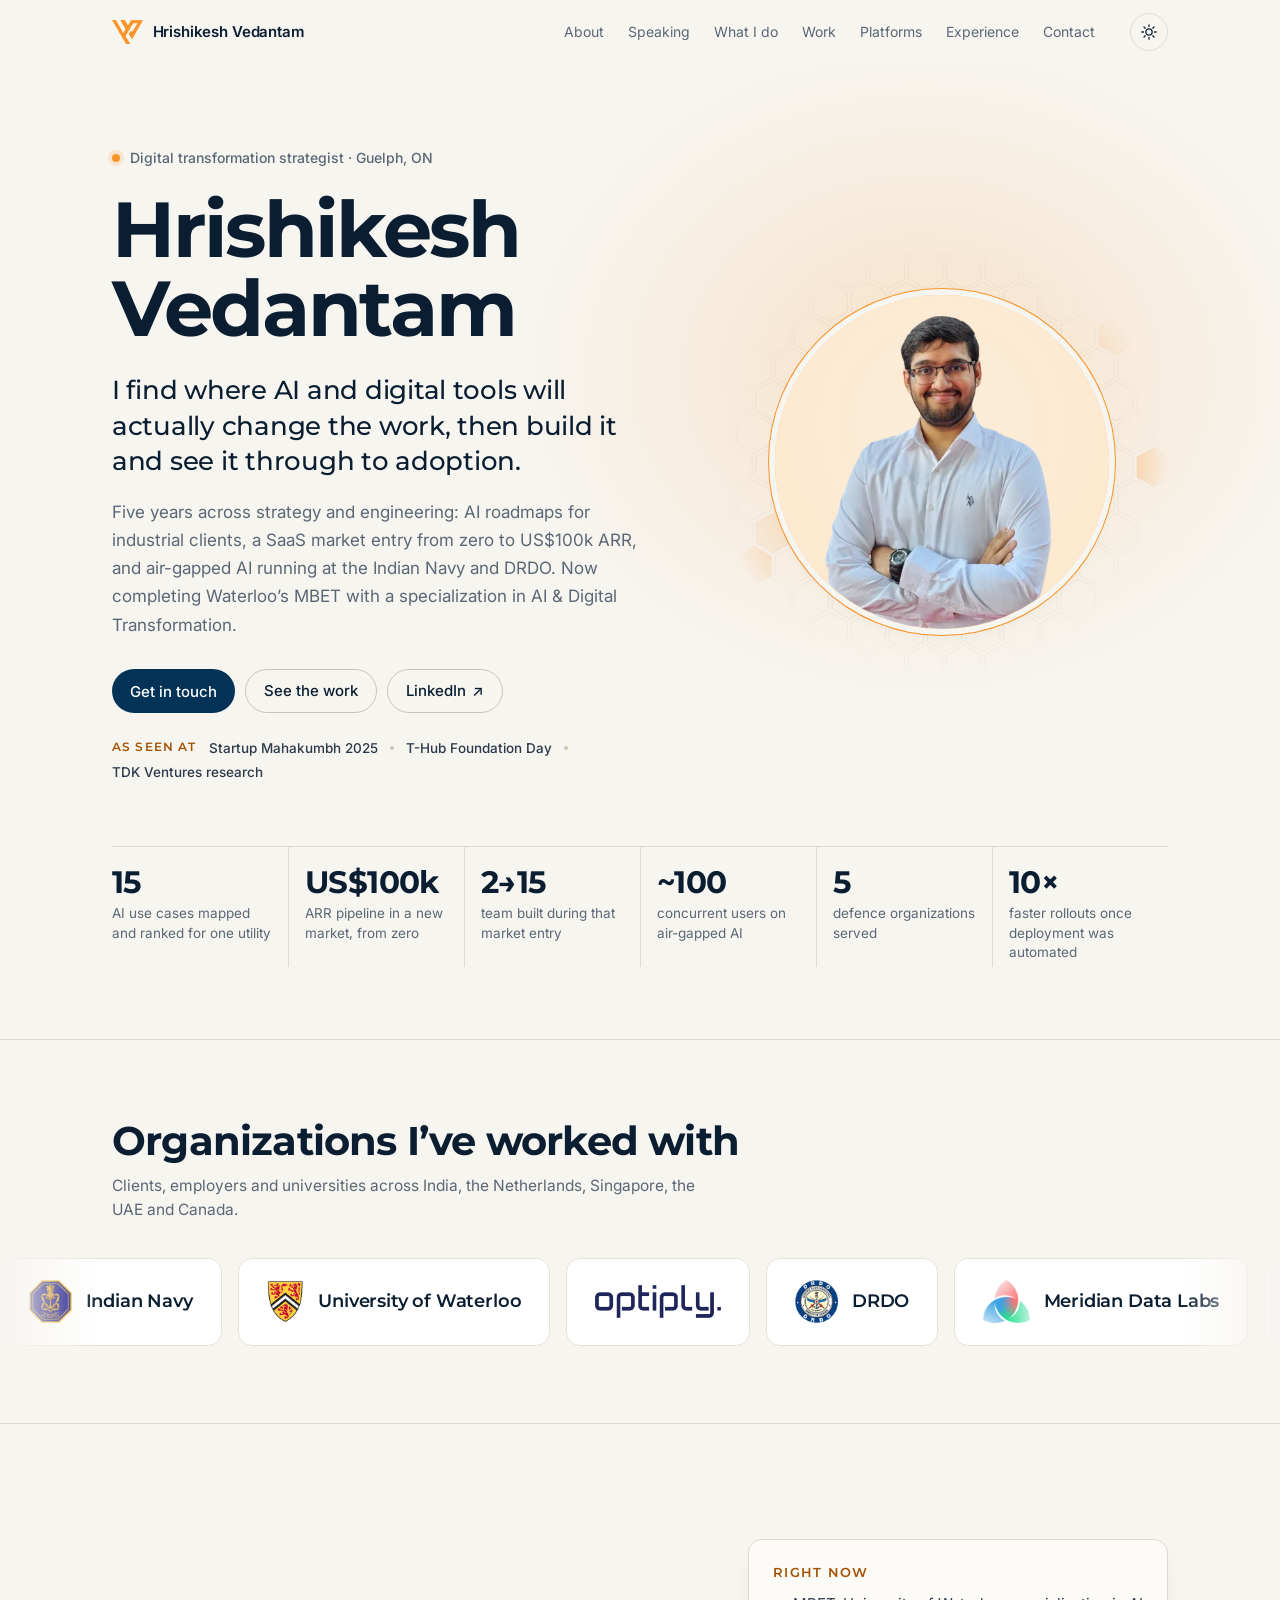
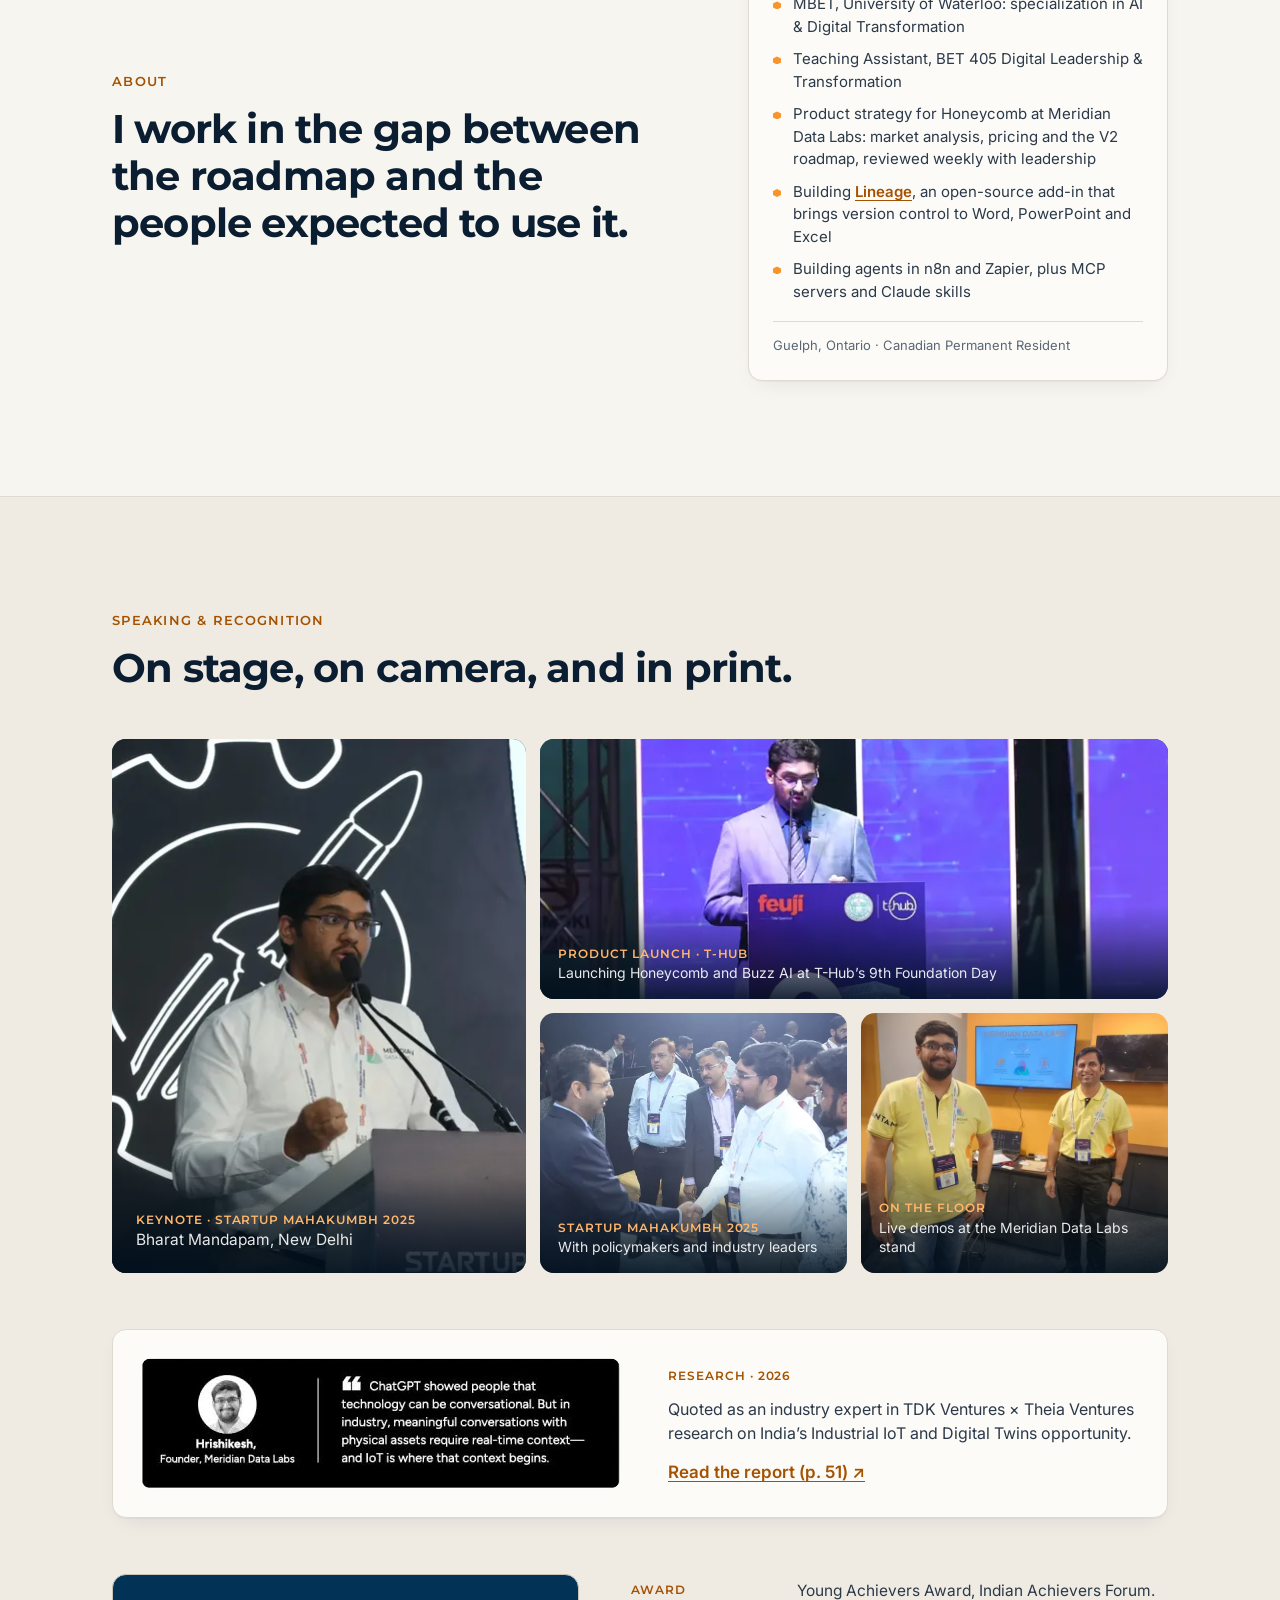
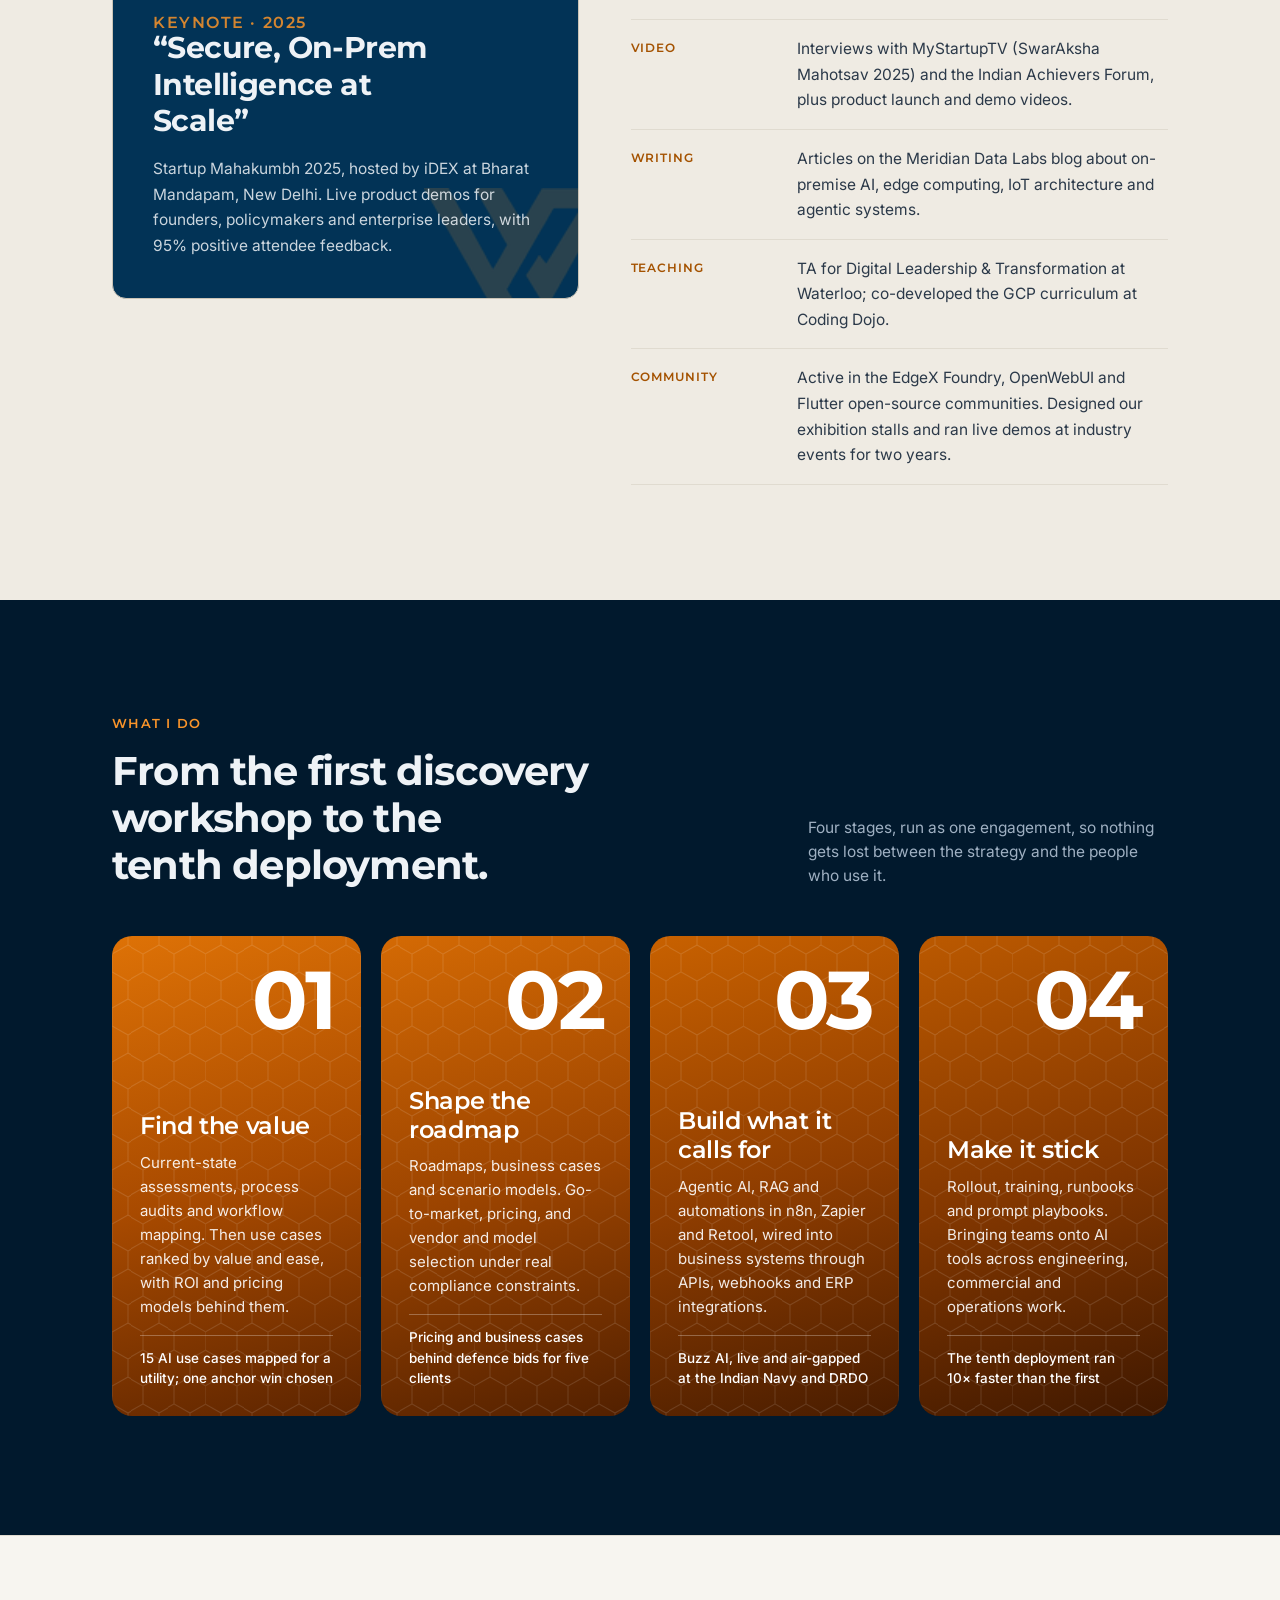
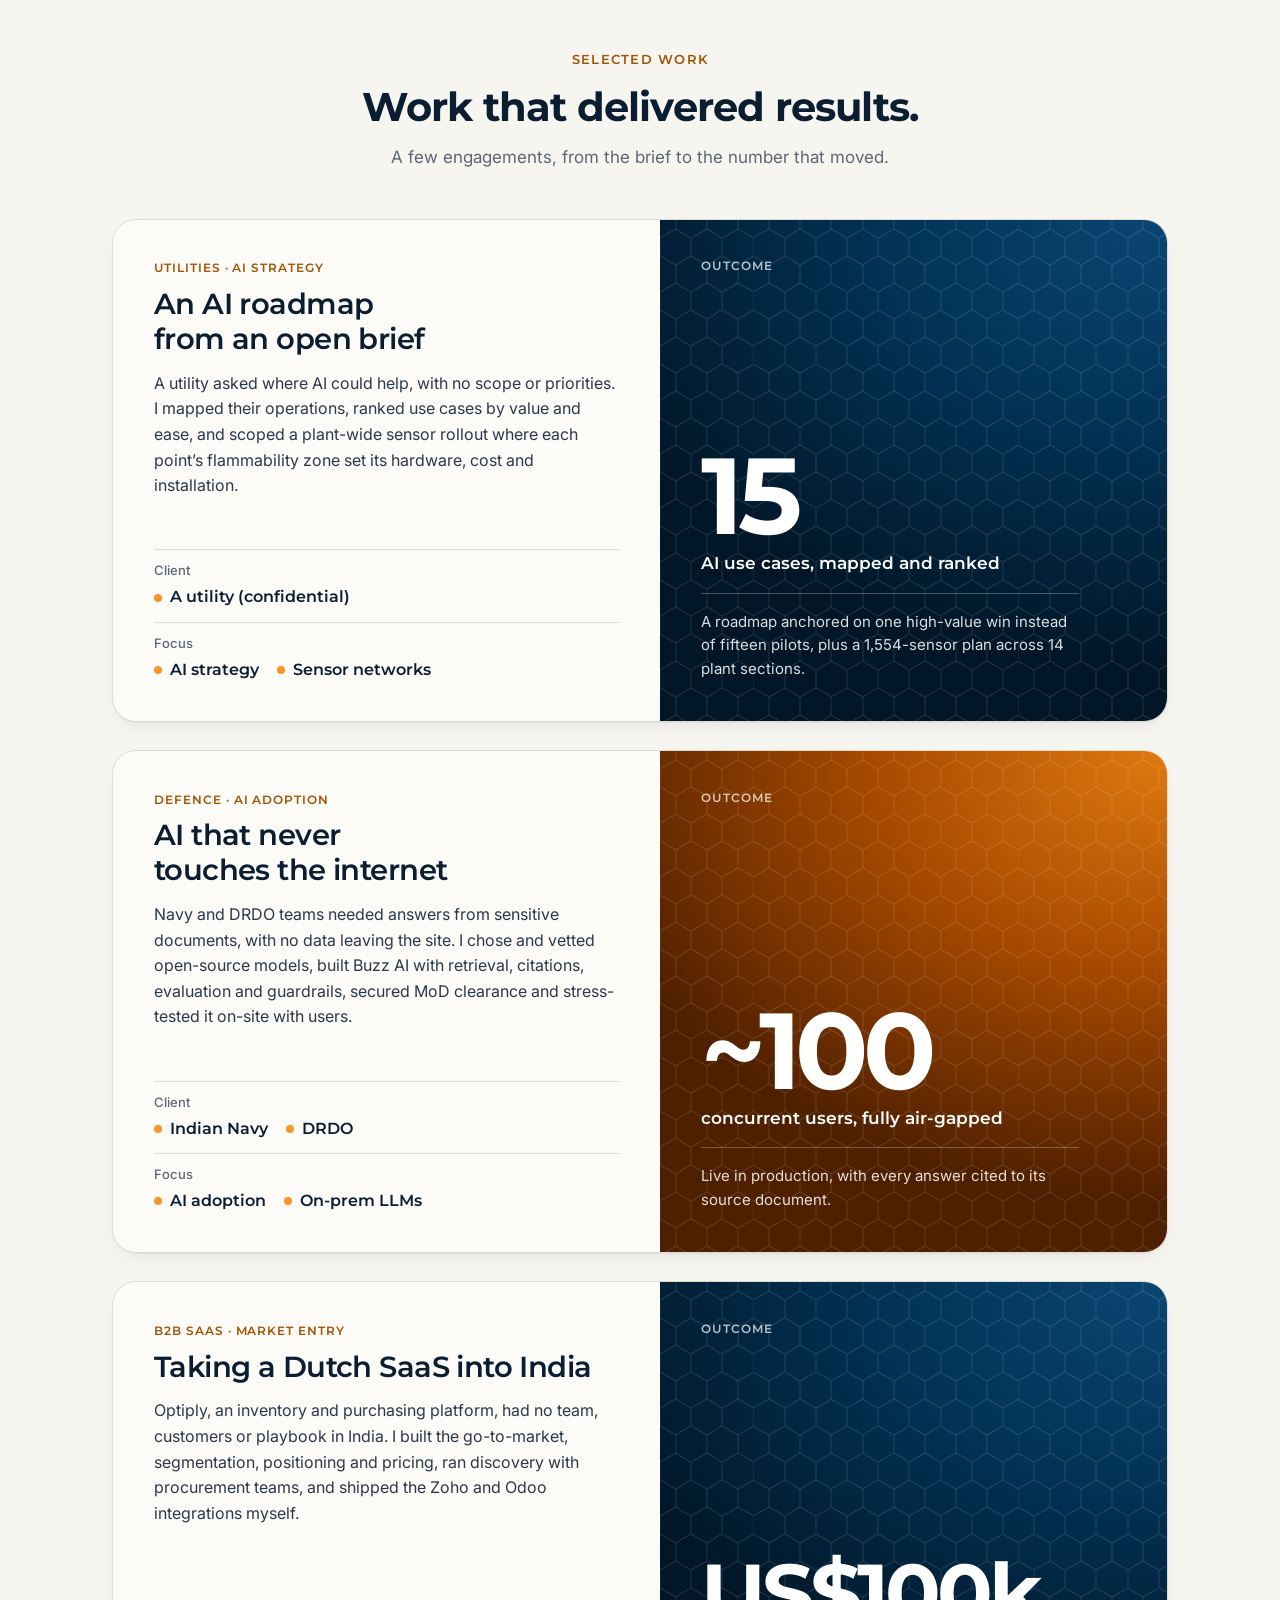
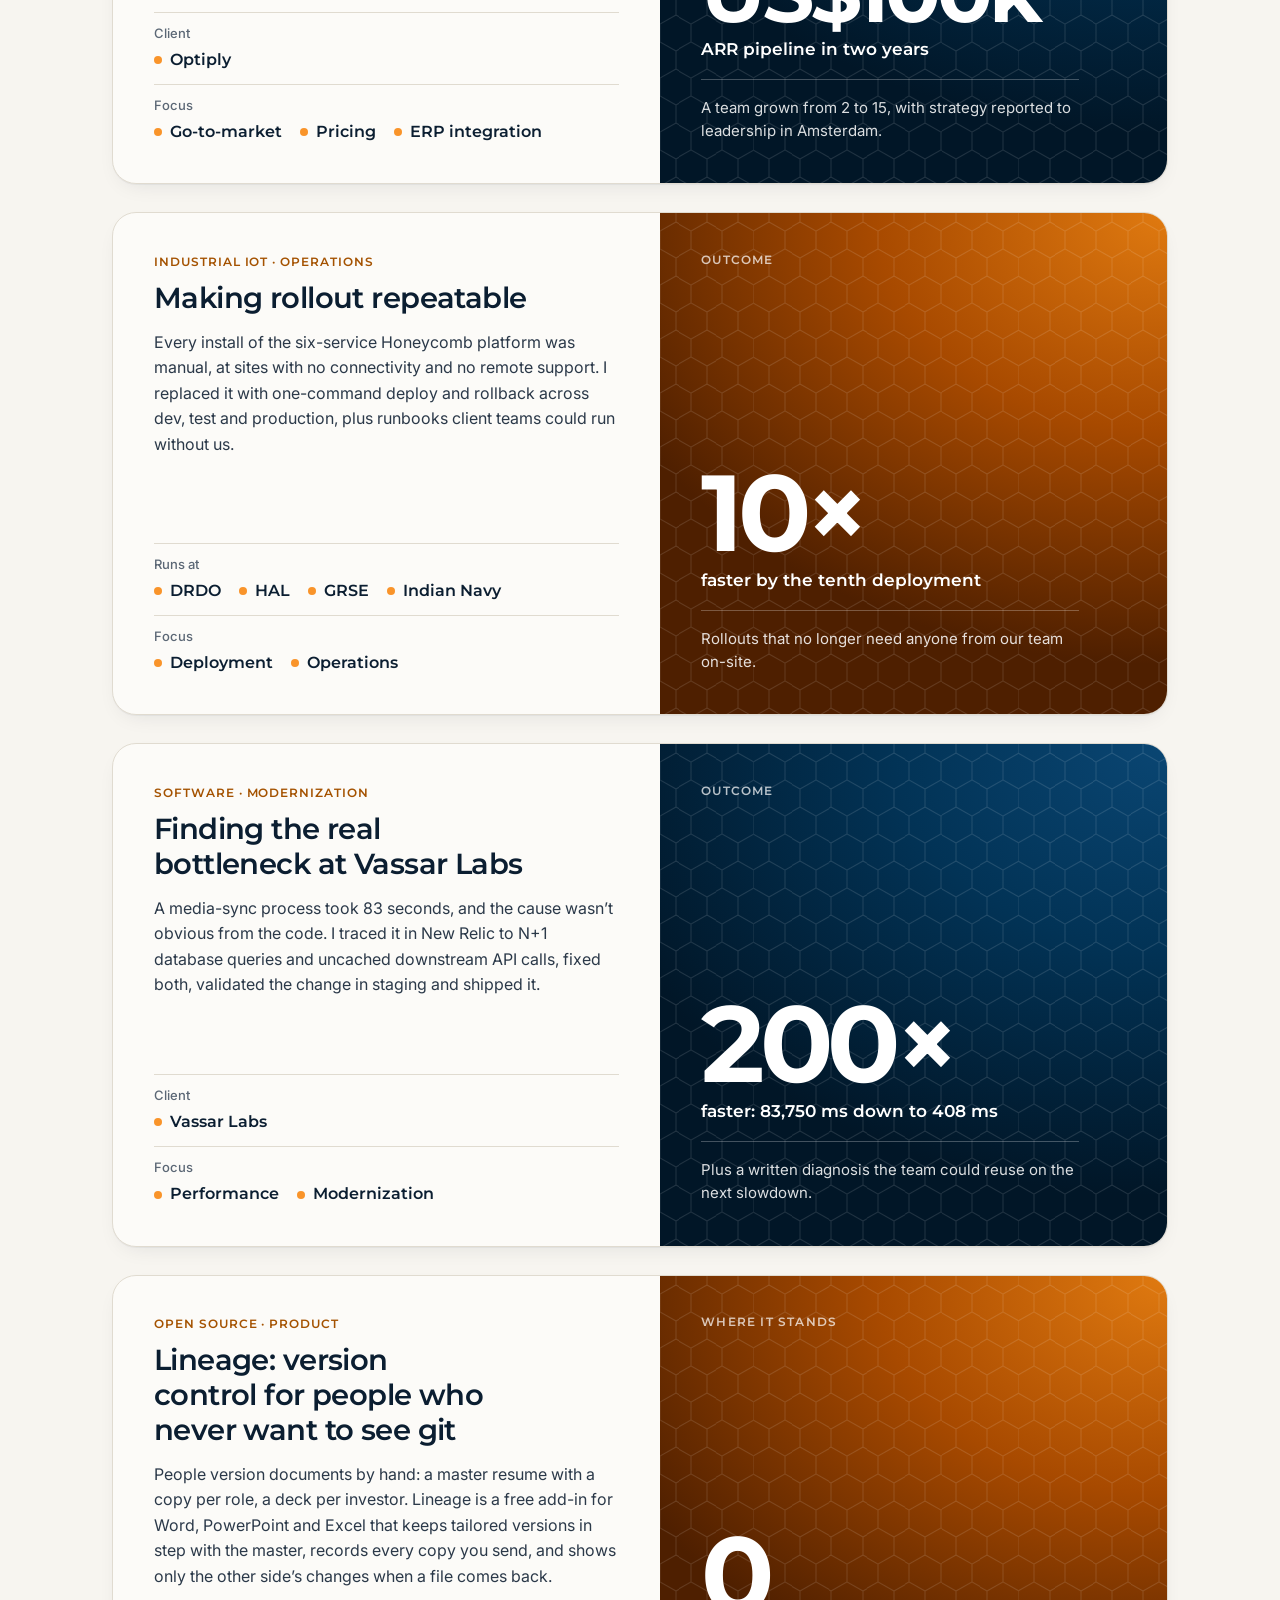
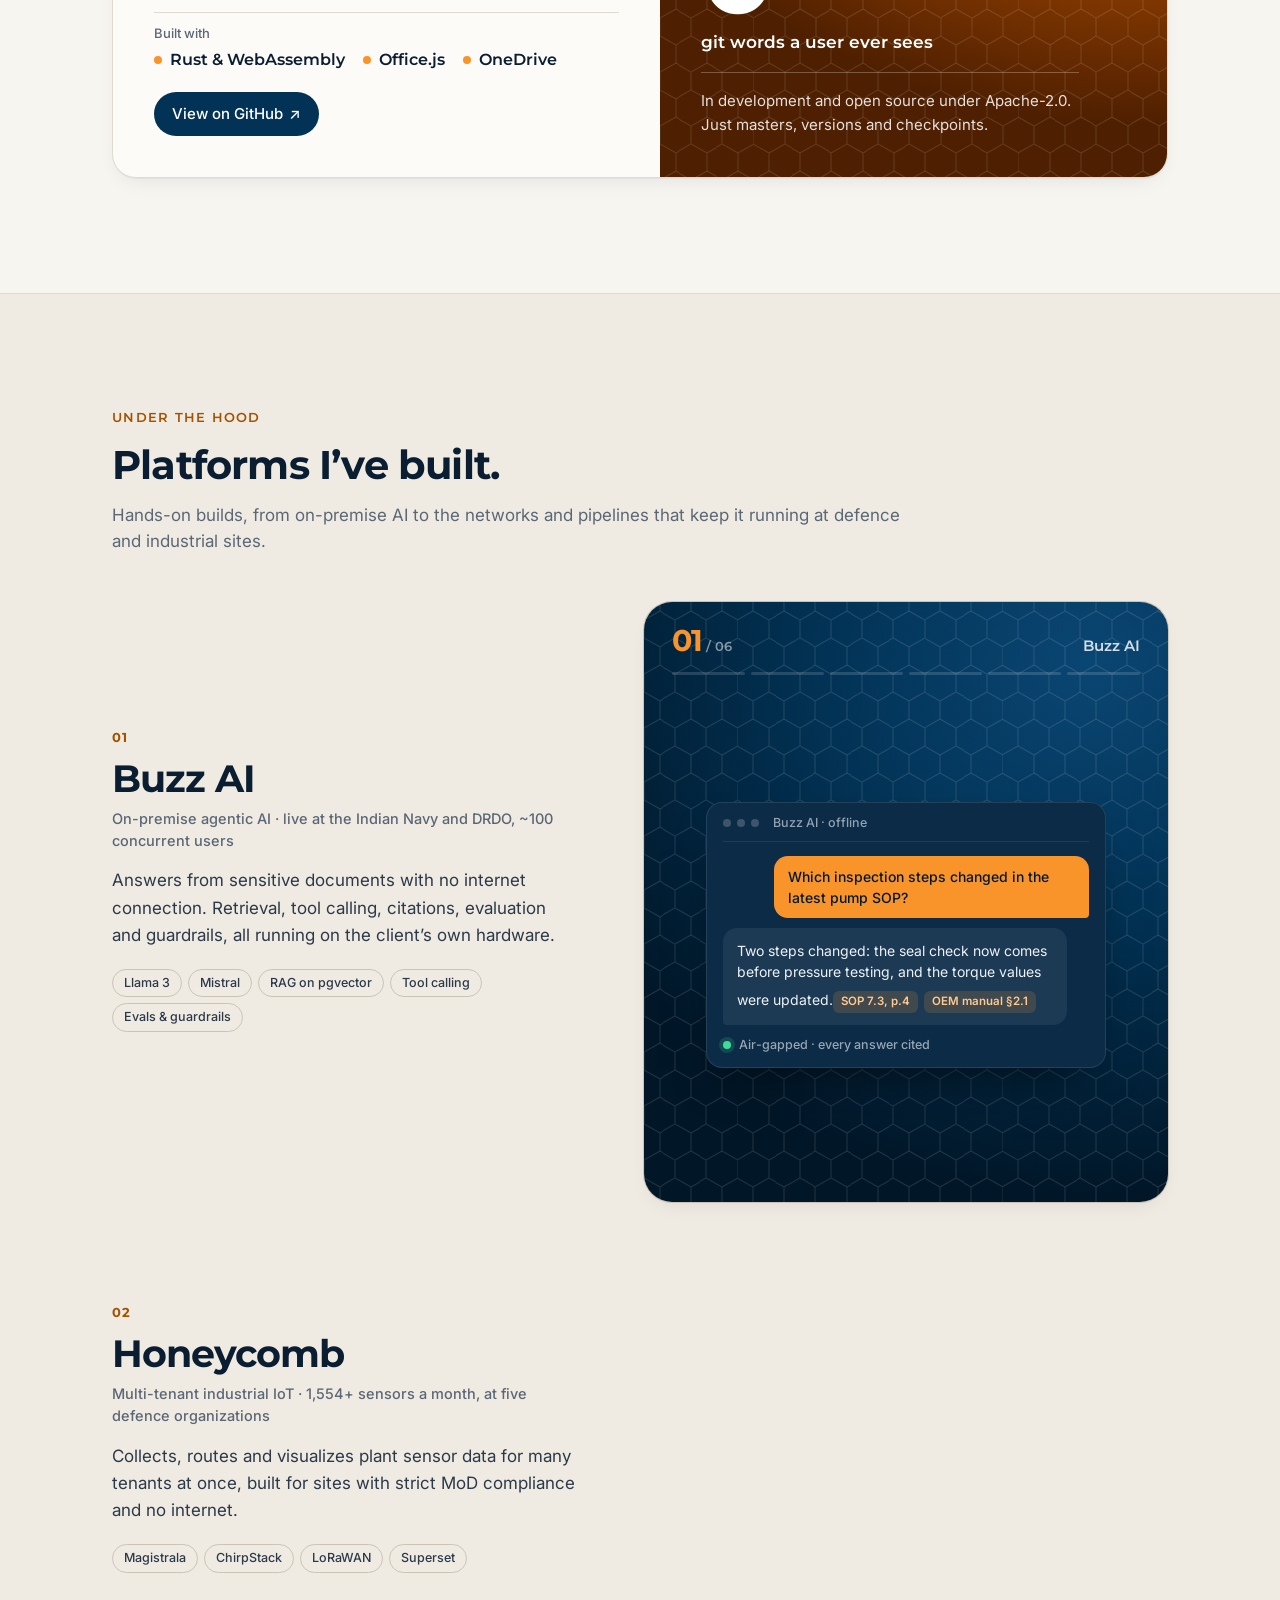
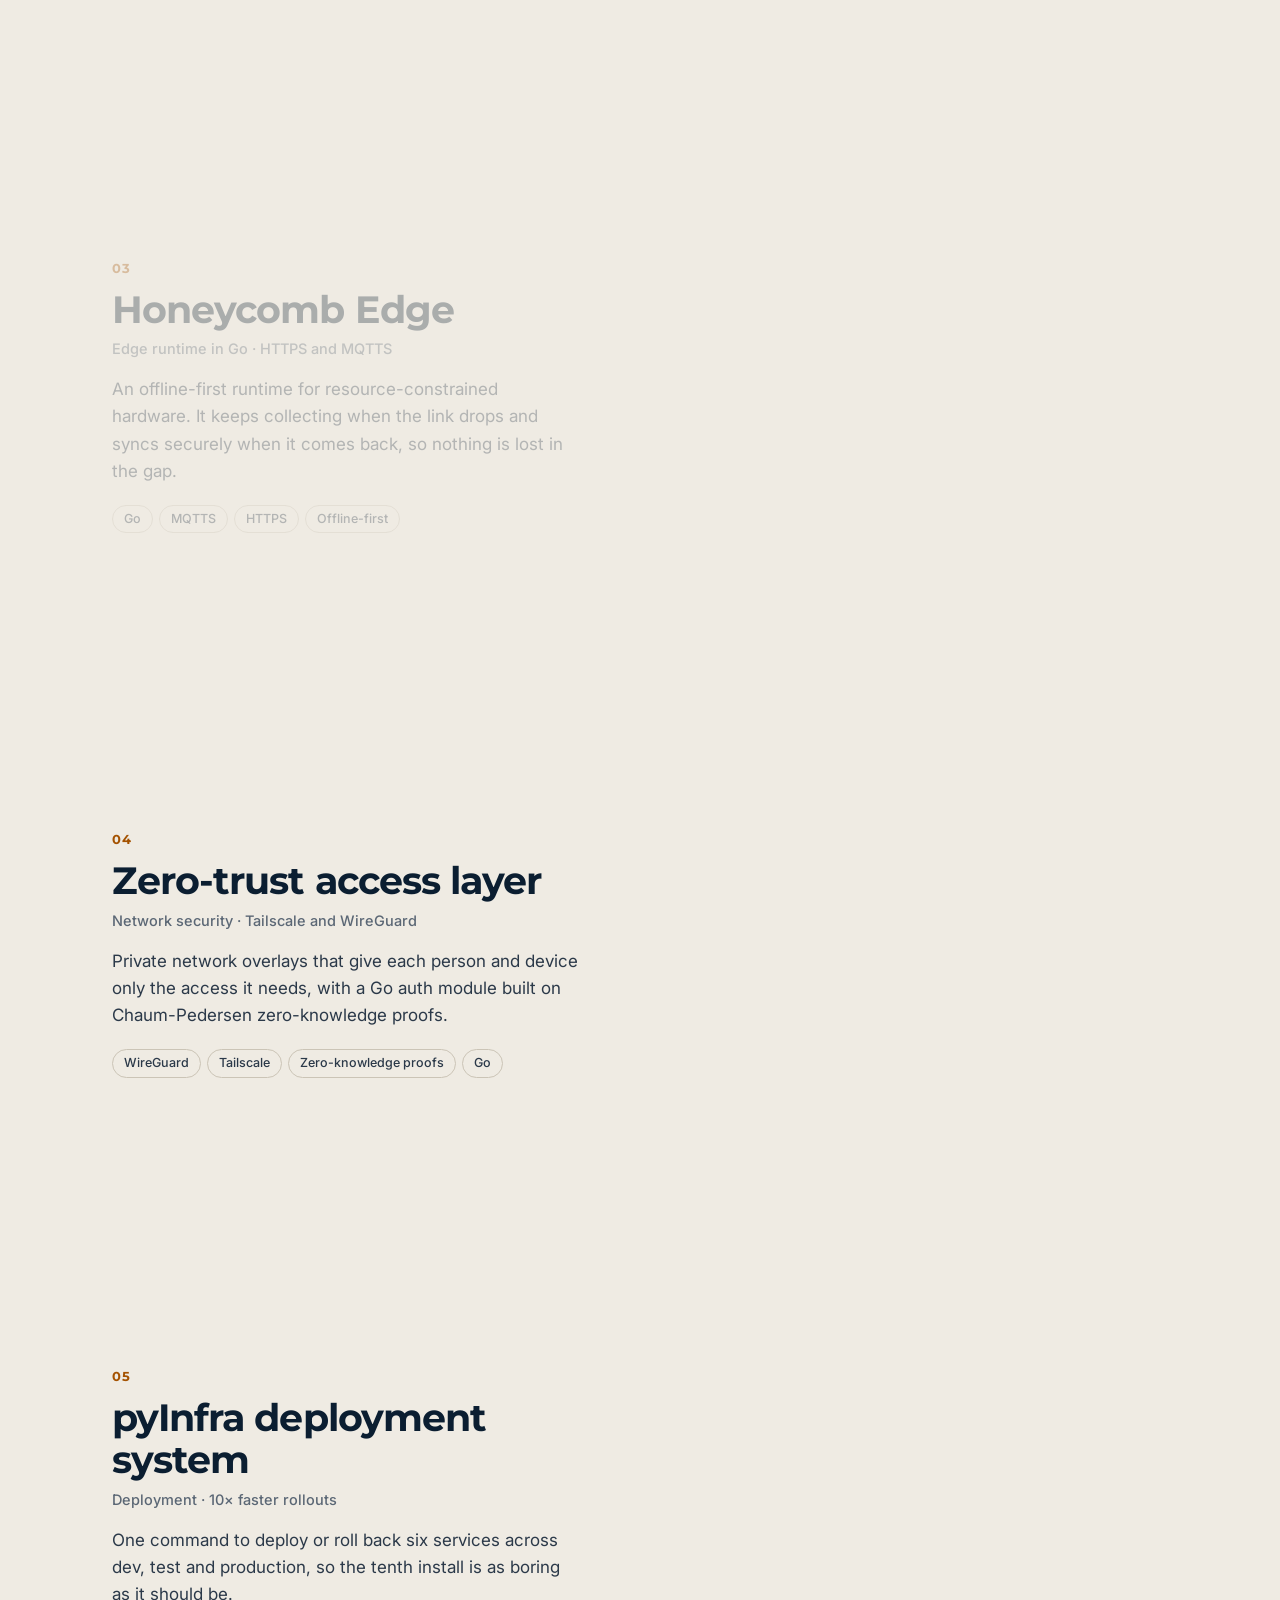
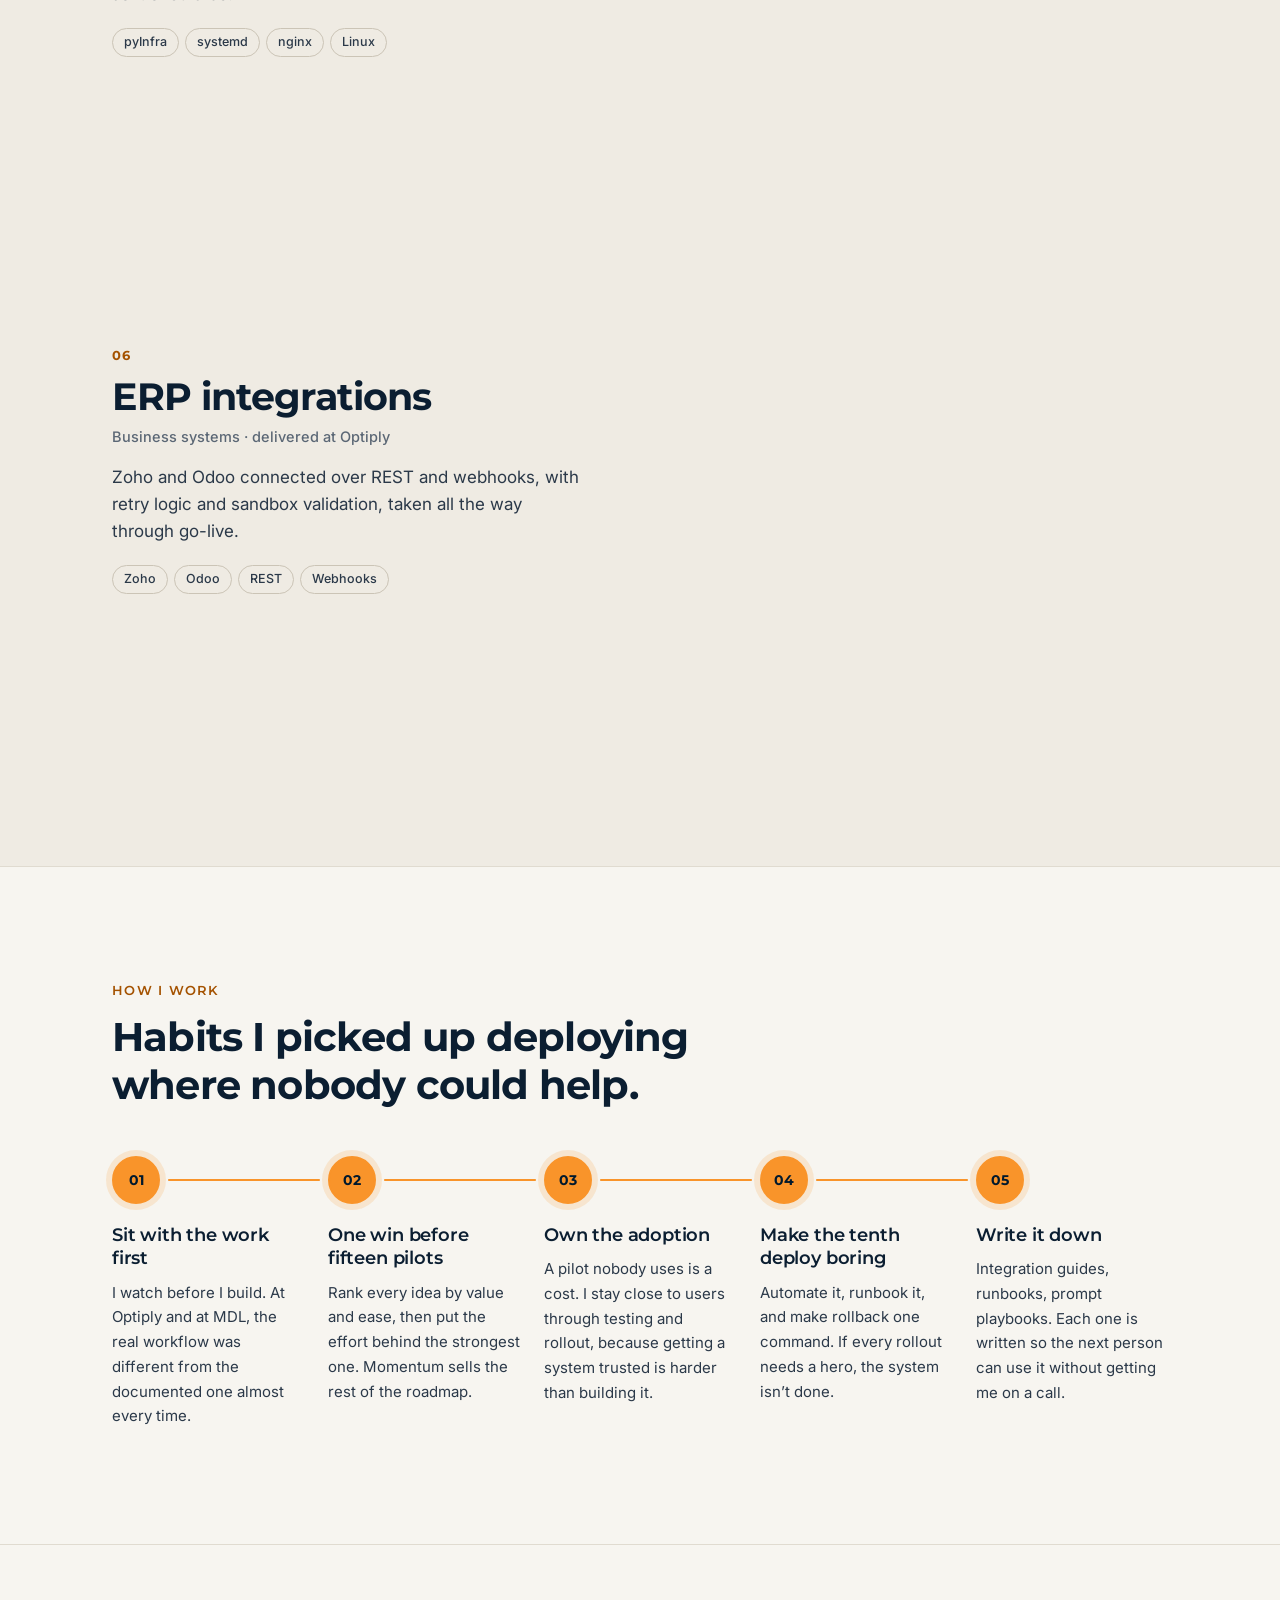
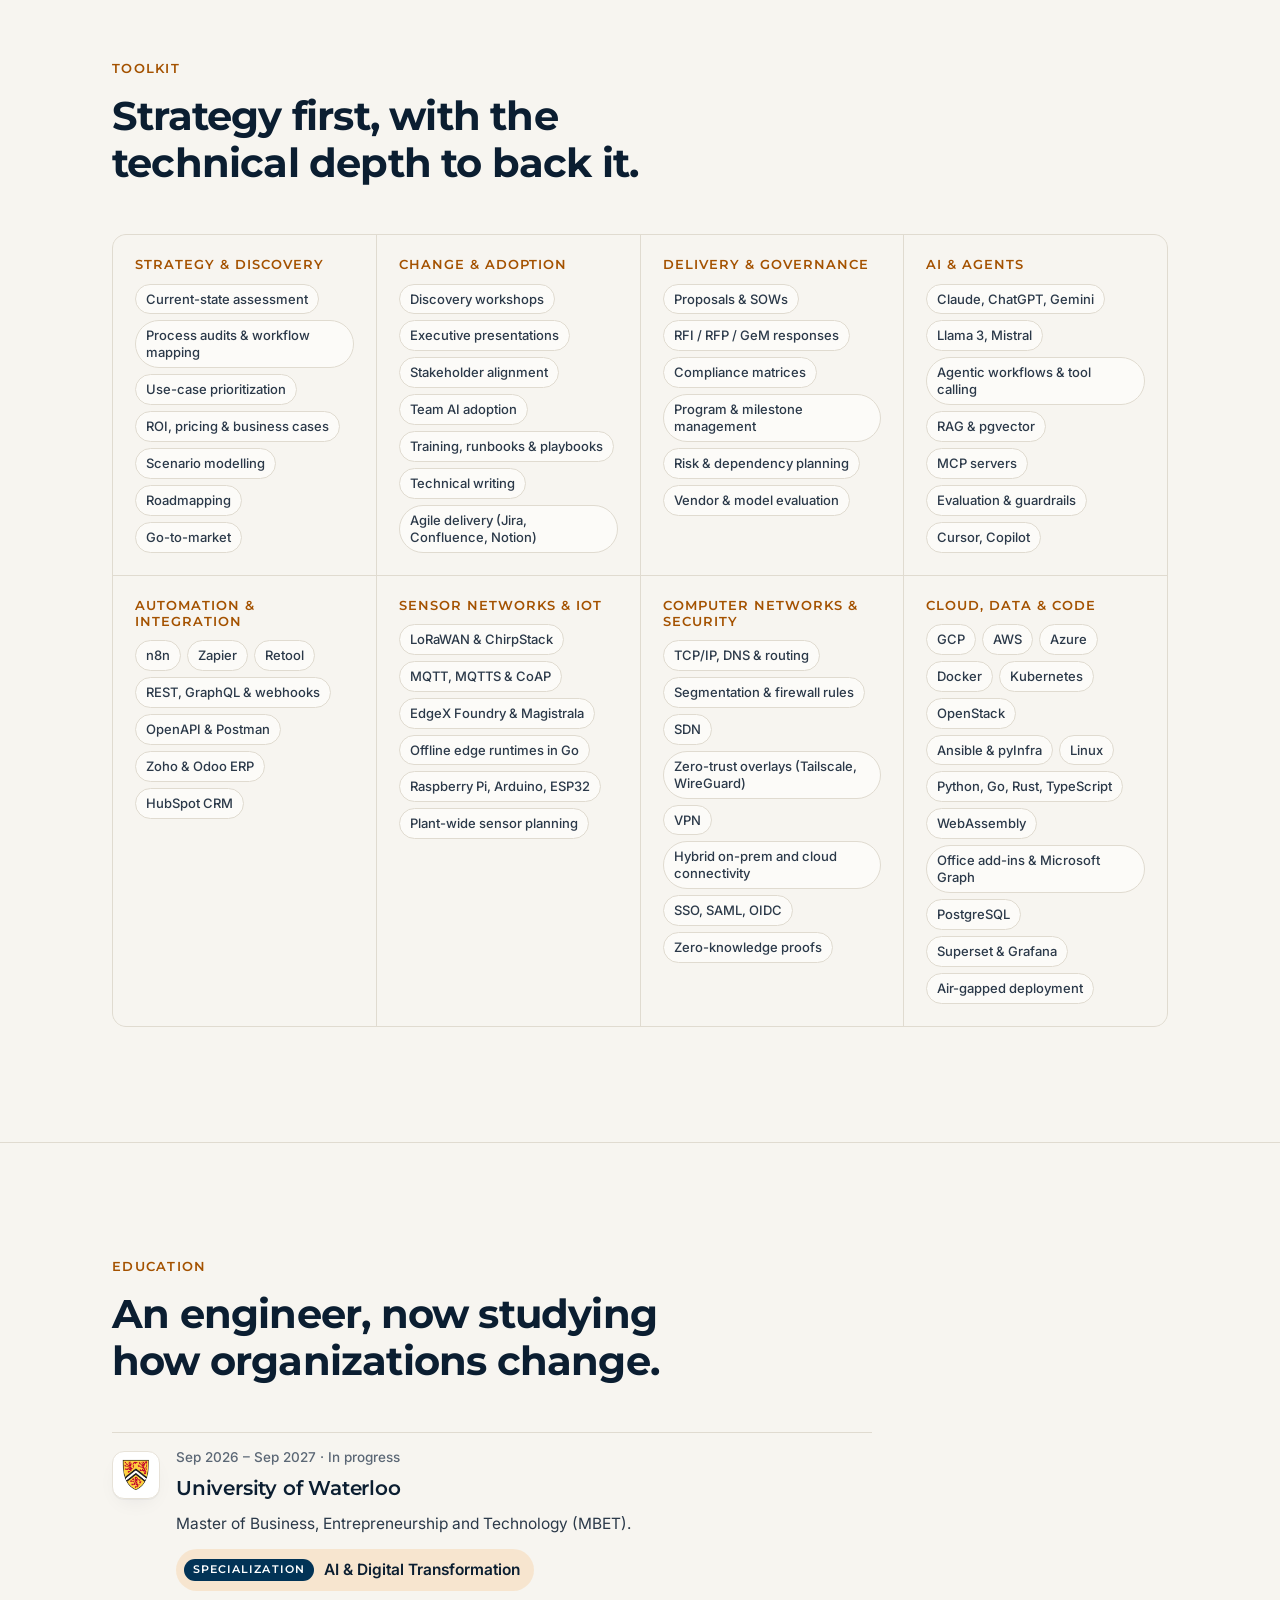
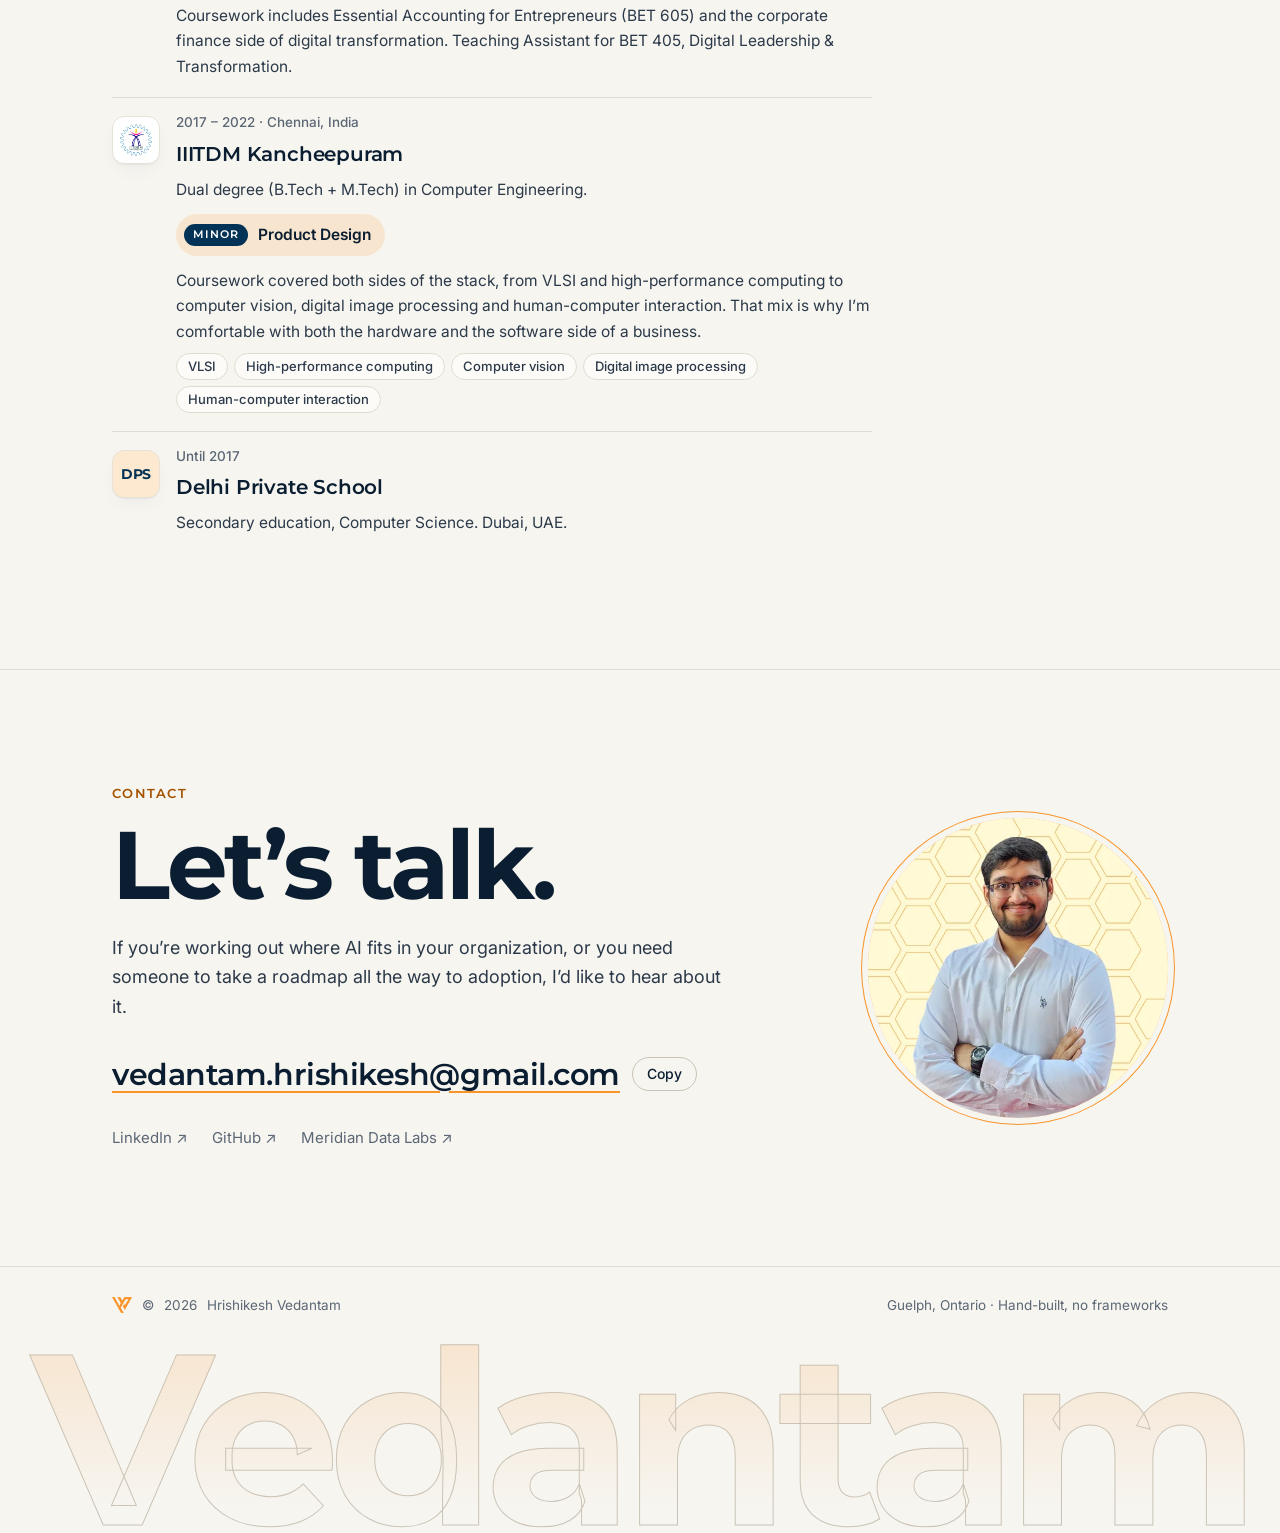
==== commit 76c11eb1: "Move Speaking up, add the TDK quote card and give Experience its own page - Put Speaking right after" ====
--- a/index.html
+++ b/index.html
@@ -81,11 +81,11 @@
       </a>
       <nav class="nav" aria-label="Sections">
         <a href="#about">About</a>
+        <a href="#speaking">Speaking</a>
         <a href="#services">What I do</a>
         <a href="#work">Work</a>
         <a href="#platforms">Platforms</a>
-        <a href="#experience">Experience</a>
-        <a href="#speaking">Speaking</a>
+        <a href="experience/">Experience</a>
         <a href="#contact">Contact</a>
       </nav>
       <button class="theme-toggle" type="button" aria-label="Toggle dark mode">
@@ -99,11 +99,11 @@
     </div>
     <nav class="mobile-nav" id="mobile-menu" aria-label="Sections" hidden>
       <a href="#about">About</a>
+      <a href="#speaking">Speaking</a>
       <a href="#services">What I do</a>
       <a href="#work">Work</a>
       <a href="#platforms">Platforms</a>
-      <a href="#experience">Experience</a>
-      <a href="#speaking">Speaking</a>
+      <a href="experience/">Experience</a>
       <a href="#contact">Contact</a>
     </nav>
   </header>
@@ -192,6 +192,75 @@
           </ul>
           <p class="now-meta">Guelph, Ontario &middot; Canadian Permanent Resident</p>
         </aside>
+      </div>
+    </section>
+
+    <!-- Speaking -->
+    <section class="section section-tint" id="speaking" aria-labelledby="speak-h">
+      <div class="wrap">
+        <header class="section-head">
+          <p class="kicker">Speaking &amp; recognition</p>
+          <h2 id="speak-h">On stage, on camera, and in print.</h2>
+        </header>
+
+        <div class="gallery">
+          <figure class="shot shot--lead reveal">
+            <img src="assets/img/press/keynote-1200.webp" srcset="assets/img/press/keynote-640.webp 640w, assets/img/press/keynote-1200.webp 1146w" sizes="(max-width: 820px) 100vw, 600px" width="1146" height="955" loading="lazy" alt="Hrishikesh speaking at a podium in front of a large screen at Startup Mahakumbh">
+            <figcaption><b>Keynote &middot; Startup Mahakumbh 2025</b><span>Bharat Mandapam, New Delhi</span></figcaption>
+          </figure>
+          <figure class="shot shot--wide reveal">
+            <img src="assets/img/press/thub-launch-1200.webp" srcset="assets/img/press/thub-launch-640.webp 640w, assets/img/press/thub-launch-1200.webp 1146w" sizes="(max-width: 820px) 100vw, 480px" width="1146" height="1007" loading="lazy" alt="Hrishikesh at the podium on the T-Hub Foundation Day stage">
+            <figcaption><b>Product launch &middot; T-Hub</b><span>Launching Honeycomb and Buzz AI at T-Hub&rsquo;s 9th Foundation Day</span></figcaption>
+          </figure>
+          <figure class="shot reveal">
+            <img src="assets/img/press/handshake-640.webp" srcset="assets/img/press/handshake-640.webp 640w, assets/img/press/handshake-1200.webp 1200w" sizes="(max-width: 820px) 50vw, 240px" width="1200" height="826" loading="lazy" alt="Hrishikesh shaking hands with a delegate at Startup Mahakumbh">
+            <figcaption><b>Startup Mahakumbh 2025</b><span>With policymakers and industry leaders</span></figcaption>
+          </figure>
+          <figure class="shot reveal">
+            <img src="assets/img/press/booth-640.webp" srcset="assets/img/press/booth-640.webp 640w, assets/img/press/booth-1200.webp 896w" sizes="(max-width: 820px) 50vw, 240px" width="896" height="1002" loading="lazy" alt="Hrishikesh at the Meridian Data Labs stand at Startup Mahakumbh">
+            <figcaption><b>On the floor</b><span>Live demos at the Meridian Data Labs stand</span></figcaption>
+          </figure>
+        </div>
+
+        <figure class="press-quote reveal">
+          <img src="assets/img/press/tdk-quote.webp" width="479" height="131" loading="lazy" alt="Quote card from the report: &ldquo;ChatGPT showed people that technology can be conversational. But in industry, meaningful conversations with physical assets require real-time context, and IoT is where that context begins.&rdquo; Hrishikesh, Founder, Meridian Data Labs.">
+          <figcaption>
+            <span class="honor-k">Research &middot; 2026</span>
+            <p>Quoted as an industry expert in TDK Ventures &times; Theia Ventures research on India&rsquo;s Industrial IoT and Digital Twins opportunity.</p>
+            <a class="honor-link" href="https://tdk-ventures.com/indias-industrial-energy-transition-opportunity-2026-part-i/" target="_blank" rel="noopener noreferrer">Read the report (p. 51) <span aria-hidden="true">&#8599;</span></a>
+          </figcaption>
+        </figure>
+
+        <div class="speak-grid">
+          <article class="talk reveal">
+            <p class="talk-label">Keynote &middot; 2025</p>
+            <h3>&ldquo;Secure, On-Prem Intelligence at Scale&rdquo;</h3>
+            <p>Startup Mahakumbh 2025, hosted by iDEX at Bharat Mandapam, New Delhi. Live product demos for founders, policymakers and enterprise leaders, with 95% positive attendee feedback.</p>
+          </article>
+
+          <ul class="honors">
+            <li class="reveal">
+              <span class="honor-k">Award</span>
+              <span class="honor-v">Young Achievers Award, Indian Achievers Forum.</span>
+            </li>
+            <li class="reveal">
+              <span class="honor-k">Video</span>
+              <span class="honor-v">Interviews with MyStartupTV (SwarAksha Mahotsav 2025) and the Indian Achievers Forum, plus product launch and demo videos.</span>
+            </li>
+            <li class="reveal">
+              <span class="honor-k">Writing</span>
+              <span class="honor-v">Articles on the Meridian Data Labs blog about on-premise AI, edge computing, IoT architecture and agentic systems.</span>
+            </li>
+            <li class="reveal">
+              <span class="honor-k">Teaching</span>
+              <span class="honor-v">TA for Digital Leadership &amp; Transformation at Waterloo; co-developed the GCP curriculum at Coding Dojo.</span>
+            </li>
+            <li class="reveal">
+              <span class="honor-k">Community</span>
+              <span class="honor-v">Active in the EdgeX Foundry, OpenWebUI and Flutter open-source communities. Designed our exhibition stalls and ran live demos at industry events for two years.</span>
+            </li>
+          </ul>
+        </div>
       </div>
     </section>
 
@@ -609,193 +678,6 @@
       </div>
     </section>
 
-    <!-- Experience -->
-    <section class="section" id="experience" aria-labelledby="exp-h">
-      <div class="wrap">
-        <header class="section-head">
-          <p class="kicker">Experience</p>
-          <h2 id="exp-h">Where I&rsquo;ve worked.</h2>
-        </header>
-
-        <ol class="timeline">
-          <li class="job reveal">
-            <div class="job-when"><time>Mar 2024</time> &ndash; Present</div>
-            <div class="job-body">
-              <span class="logo-tile"><img src="assets/img/logos/meridian-data-labs.png" alt="" width="129" height="120" loading="lazy"></span>
-              <h3>Co-Founder &amp; Product Lead <span class="at">Meridian Data Labs</span></h3>
-              <p class="job-where">Hyderabad, India / Guelph, ON (remote)</p>
-              <ul>
-                <li>Lead product strategy for Honeycomb, the company&rsquo;s industrial IoT platform: market analysis, pricing and the V2 roadmap, reviewed weekly with leadership.</li>
-                <li>Mapped a utility&rsquo;s operations into 15 AI use cases ranked by value and ease, and anchored the roadmap on one high-value win.</li>
-                <li>Ran engagements from discovery workshops to commercial terms, including RFI, RFP and GeM responses and a full defence bid with a compliance matrix and dependency plan. Built the pricing, business cases and scenario models behind bids across five clients.</li>
-                <li>Took Buzz AI from prototype to production at the Indian Navy and DRDO, embedded on-site at defence facilities, and secured MoD clearance for every deployment.</li>
-                <li>Hired and coached engineers, designers and commercial staff, and led the team&rsquo;s adoption of AI tools across engineering, commercial and operations work.</li>
-              </ul>
-            </div>
-          </li>
-
-          <li class="job reveal">
-            <div class="job-when"><time>Fall 2026</time> &ndash; Present</div>
-            <div class="job-body">
-              <span class="logo-tile"><img src="assets/img/logos/waterloo.png" alt="" width="105" height="120" loading="lazy"></span>
-              <h3>Teaching Assistant <span class="at">University of Waterloo</span></h3>
-              <p class="job-where">BET 405, Digital Leadership &amp; Transformation</p>
-            </div>
-          </li>
-
-          <li class="job reveal">
-            <div class="job-when"><time>Mar 2022</time> &ndash; Mar 2024</div>
-            <div class="job-body">
-              <span class="logo-tile"><img src="assets/img/logos/optiply.png" alt="" width="463" height="120" loading="lazy"></span>
-              <h3>Techno-Commercial Manager, Asia <span class="at">Optiply</span></h3>
-              <p class="job-where">Hyderabad, India</p>
-              <ul>
-                <li>Led India market entry for a Dutch inventory and purchasing SaaS from zero: go-to-market, segmentation, positioning and pricing. Grew the team from 2 to 15 and built a US$100k ARR pipeline.</li>
-                <li>Built the business cases for expansion, including competitive analysis and pricing for new verticals, and reported recommendations to leadership in Amsterdam.</li>
-                <li>Ran discovery with client procurement and inventory teams, delivered Zoho and Odoo ERP integrations through go-live, built ops tooling in Retool, and managed pipeline in HubSpot.</li>
-              </ul>
-            </div>
-          </li>
-
-          <li class="job reveal">
-            <div class="job-when"><time>May 2021</time> &ndash; Jan 2022</div>
-            <div class="job-body">
-              <span class="logo-tile"><img src="assets/img/logos/vassar-labs.png" alt="" width="110" height="112" loading="lazy"></span>
-              <h3>Software Engineer <span class="at">Vassar Labs</span></h3>
-              <p class="job-where">Hyderabad, India</p>
-              <ul>
-                <li>Cut media-sync latency from 83,750 ms to 408 ms, a 200&times; improvement, by tracing N+1 queries and uncached API calls in New Relic, and documented the diagnosis for the team.</li>
-              </ul>
-            </div>
-          </li>
-
-          <li class="job reveal">
-            <div class="job-when"><time>Aug 2021</time> &ndash; Dec 2021</div>
-            <div class="job-body">
-              <span class="logo-tile logo-tile--mono" aria-hidden="true">CD</span>
-              <h3>Teaching Assistant, Cloud Computing <span class="at">Coding Dojo</span></h3>
-              <p class="job-where">Remote, part-time</p>
-              <ul>
-                <li>Co-developed the GCP curriculum, led a live session on APIs and cloud integration, and wrote guides learners used after the course.</li>
-              </ul>
-            </div>
-          </li>
-
-          <li class="job reveal">
-            <div class="job-when"><time>Sep 2020</time> &ndash; Jan 2021</div>
-            <div class="job-body">
-              <span class="logo-tile logo-tile--mono" aria-hidden="true">E</span>
-              <h3>Software Architecture Intern <span class="at">Estatetial</span></h3>
-              <p class="job-where">Markham, ON (remote)</p>
-              <ul>
-                <li>Built the production backend for a real-estate platform: GraphQL and Node.js services, a JavaScript-to-TypeScript migration, Docker and Kubernetes. Ran two zero-downtime cloud migrations, planning cutover and stakeholder communication.</li>
-              </ul>
-            </div>
-          </li>
-
-          <li class="job reveal">
-            <div class="job-when"><time>May 2020</time> &ndash; Aug 2020</div>
-            <div class="job-body">
-              <span class="logo-tile"><img src="assets/img/logos/iit-hyderabad.png" alt="" width="116" height="120" loading="lazy"></span>
-              <h3>Cloud Deployment Intern <span class="at">Indian Institute of Technology</span></h3>
-              <p class="job-where">Hyderabad, India</p>
-              <ul>
-                <li>Deployed private cloud infrastructure on OpenStack with Ansible, and built software-defined networking for routing, segmentation and access control.</li>
-              </ul>
-            </div>
-          </li>
-
-          <li class="job reveal">
-            <div class="job-when"><time>May 2019</time> &ndash; Jun 2019</div>
-            <div class="job-body">
-              <span class="logo-tile"><img src="assets/img/logos/nus.png" alt="" width="94" height="120" loading="lazy"></span>
-              <h3>Academic Intern <span class="at">National University of Singapore</span></h3>
-              <p class="job-where">Singapore</p>
-              <ul>
-                <li>Built secure IoT applications on Raspberry Pi, Arduino, ESP32 and micro:bit boards talking to Microsoft Azure over CoAP, MQTT and HTTP.</li>
-              </ul>
-            </div>
-          </li>
-
-          <li class="job reveal">
-            <div class="job-when"><time>May 2018</time> &ndash; Jul 2018</div>
-            <div class="job-body">
-              <span class="logo-tile"><img src="assets/img/logos/trackit.png" alt="" width="338" height="59" loading="lazy"></span>
-              <h3>Software Development Intern <span class="at">TrackIT Solutions</span></h3>
-              <p class="job-where">Dubai, UAE</p>
-              <ul>
-                <li>Trained in full-stack web development and the software development life cycle, from requirements through testing and deployment.</li>
-              </ul>
-            </div>
-          </li>
-        </ol>
-      </div>
-    </section>
-
-    <!-- Speaking -->
-    <section class="section section-tint" id="speaking" aria-labelledby="speak-h">
-      <div class="wrap">
-        <header class="section-head">
-          <p class="kicker">Speaking &amp; recognition</p>
-          <h2 id="speak-h">On stage, on camera, and in print.</h2>
-        </header>
-
-        <div class="gallery">
-          <figure class="shot shot--lead reveal">
-            <img src="assets/img/press/keynote-1200.webp" srcset="assets/img/press/keynote-640.webp 640w, assets/img/press/keynote-1200.webp 1146w" sizes="(max-width: 820px) 100vw, 600px" width="1146" height="955" loading="lazy" alt="Hrishikesh speaking at a podium in front of a large screen at Startup Mahakumbh">
-            <figcaption><b>Keynote &middot; Startup Mahakumbh 2025</b><span>Bharat Mandapam, New Delhi</span></figcaption>
-          </figure>
-          <figure class="shot shot--wide reveal">
-            <img src="assets/img/press/thub-launch-1200.webp" srcset="assets/img/press/thub-launch-640.webp 640w, assets/img/press/thub-launch-1200.webp 1146w" sizes="(max-width: 820px) 100vw, 480px" width="1146" height="1007" loading="lazy" alt="Hrishikesh at the podium on the T-Hub Foundation Day stage">
-            <figcaption><b>Product launch &middot; T-Hub</b><span>Launching Honeycomb and Buzz AI at T-Hub&rsquo;s 9th Foundation Day</span></figcaption>
-          </figure>
-          <figure class="shot reveal">
-            <img src="assets/img/press/handshake-640.webp" srcset="assets/img/press/handshake-640.webp 640w, assets/img/press/handshake-1200.webp 1200w" sizes="(max-width: 820px) 50vw, 240px" width="1200" height="826" loading="lazy" alt="Hrishikesh shaking hands with a delegate at Startup Mahakumbh">
-            <figcaption><b>Startup Mahakumbh 2025</b><span>With policymakers and industry leaders</span></figcaption>
-          </figure>
-          <figure class="shot reveal">
-            <img src="assets/img/press/booth-640.webp" srcset="assets/img/press/booth-640.webp 640w, assets/img/press/booth-1200.webp 896w" sizes="(max-width: 820px) 50vw, 240px" width="896" height="1002" loading="lazy" alt="Hrishikesh at the Meridian Data Labs stand at Startup Mahakumbh">
-            <figcaption><b>On the floor</b><span>Live demos at the Meridian Data Labs stand</span></figcaption>
-          </figure>
-        </div>
-
-        <div class="speak-grid">
-          <article class="talk reveal">
-            <p class="talk-label">Keynote &middot; 2025</p>
-            <h3>&ldquo;Secure, On-Prem Intelligence at Scale&rdquo;</h3>
-            <p>Startup Mahakumbh 2025, hosted by iDEX at Bharat Mandapam, New Delhi. Live product demos for founders, policymakers and enterprise leaders, with 95% positive attendee feedback.</p>
-          </article>
-
-          <ul class="honors">
-            <li class="reveal">
-              <span class="honor-k">Research &middot; 2026</span>
-              <span class="honor-v">Quoted as an industry expert in TDK Ventures &times; Theia Ventures research on India&rsquo;s Industrial IoT and Digital Twins opportunity. <a class="honor-link" href="https://tdk-ventures.com/indias-industrial-energy-transition-opportunity-2026-part-i/" target="_blank" rel="noopener noreferrer">Read the report (p. 51) <span aria-hidden="true">&#8599;</span></a></span>
-            </li>
-            <li class="reveal">
-              <span class="honor-k">Award</span>
-              <span class="honor-v">Young Achievers Award, Indian Achievers Forum.</span>
-            </li>
-            <li class="reveal">
-              <span class="honor-k">Video</span>
-              <span class="honor-v">Interviews with MyStartupTV (SwarAksha Mahotsav 2025) and the Indian Achievers Forum, plus product launch and demo videos.</span>
-            </li>
-            <li class="reveal">
-              <span class="honor-k">Writing</span>
-              <span class="honor-v">Articles on the Meridian Data Labs blog about on-premise AI, edge computing, IoT architecture and agentic systems.</span>
-            </li>
-            <li class="reveal">
-              <span class="honor-k">Teaching</span>
-              <span class="honor-v">TA for Digital Leadership &amp; Transformation at Waterloo; co-developed the GCP curriculum at Coding Dojo.</span>
-            </li>
-            <li class="reveal">
-              <span class="honor-k">Community</span>
-              <span class="honor-v">Active in the EdgeX Foundry, OpenWebUI and Flutter open-source communities. Designed our exhibition stalls and ran live demos at industry events for two years.</span>
-            </li>
-          </ul>
-        </div>
-      </div>
-    </section>
-
     <!-- Toolkit -->
     <section class="section" id="toolkit" aria-labelledby="tool-h">
       <div class="wrap">
--- a/assets/style.css
+++ b/assets/style.css
@@ -589,6 +589,11 @@
   .js .steps.play .step h3, .js .steps.play .step p { opacity: 1; transform: none; }
 }
 
+/* Pages other than home: the first section sits right under the bar */
+.page-top { border-top: 0; padding-top: clamp(40px, 6vw, 72px); }
+.page-title { font-family: var(--f-display); font-weight: 700; font-size: clamp(34px, 5vw, 60px); line-height: 1.08; letter-spacing: -0.03em; margin: 0; }
+.page-cta-inner { display: flex; flex-wrap: wrap; align-items: center; justify-content: space-between; gap: 20px; }
+
 /* Experience: a rail that fills as you scroll, lighting each role as you reach it */
 .timeline { position: relative; --rail: 196px; }
 .timeline::before, .timeline::after { content: ""; position: absolute; left: calc(var(--rail) - 1px); top: 10px; width: 2px; border-radius: 2px; }
@@ -647,6 +652,15 @@
 .shot figcaption span { font-size: 14px; line-height: 1.4; color: rgba(255, 255, 255, 0.9); }
 .shot--lead figcaption { padding: 64px 24px 22px; }
 .shot--lead figcaption span { font-size: 15.5px; }
+
+/* The quote card from the TDK Ventures report */
+.press-quote {
+  display: grid; grid-template-columns: minmax(0, 479px) 1fr; align-items: center; gap: 20px clamp(24px, 4vw, 48px);
+  margin: 0 0 clamp(32px, 5vw, 56px); padding: clamp(18px, 2.4vw, 28px);
+  background: var(--surface); border: 1px solid var(--line); border-radius: var(--radius); box-shadow: var(--shadow);
+}
+.press-quote img { width: 100%; height: auto; border-radius: 10px; }
+.press-quote figcaption p { margin: 8px 0 12px; color: var(--ink-2); font-size: 16px; line-height: 1.55; }
 
 .honors li { display: grid; grid-template-columns: 150px 1fr; gap: 16px; padding: 16px 0; border-bottom: 1px solid var(--line); }
 .honors li:first-child { padding-top: 4px; }
@@ -829,6 +843,7 @@
   .scene--chat .chat-a { margin-bottom: 10px; }
   .hood-item { min-height: 0; padding: 44px 0 20px; }
   .speak-grid { grid-template-columns: 1fr; }
+  .press-quote { grid-template-columns: 1fr; }
   .gallery { grid-template-columns: 1fr 1fr; grid-template-rows: none; grid-auto-rows: auto; }
   .shot--lead, .shot--wide { grid-row: auto; grid-column: span 2; aspect-ratio: 4 / 3; }
   .shot { aspect-ratio: 4 / 5; }
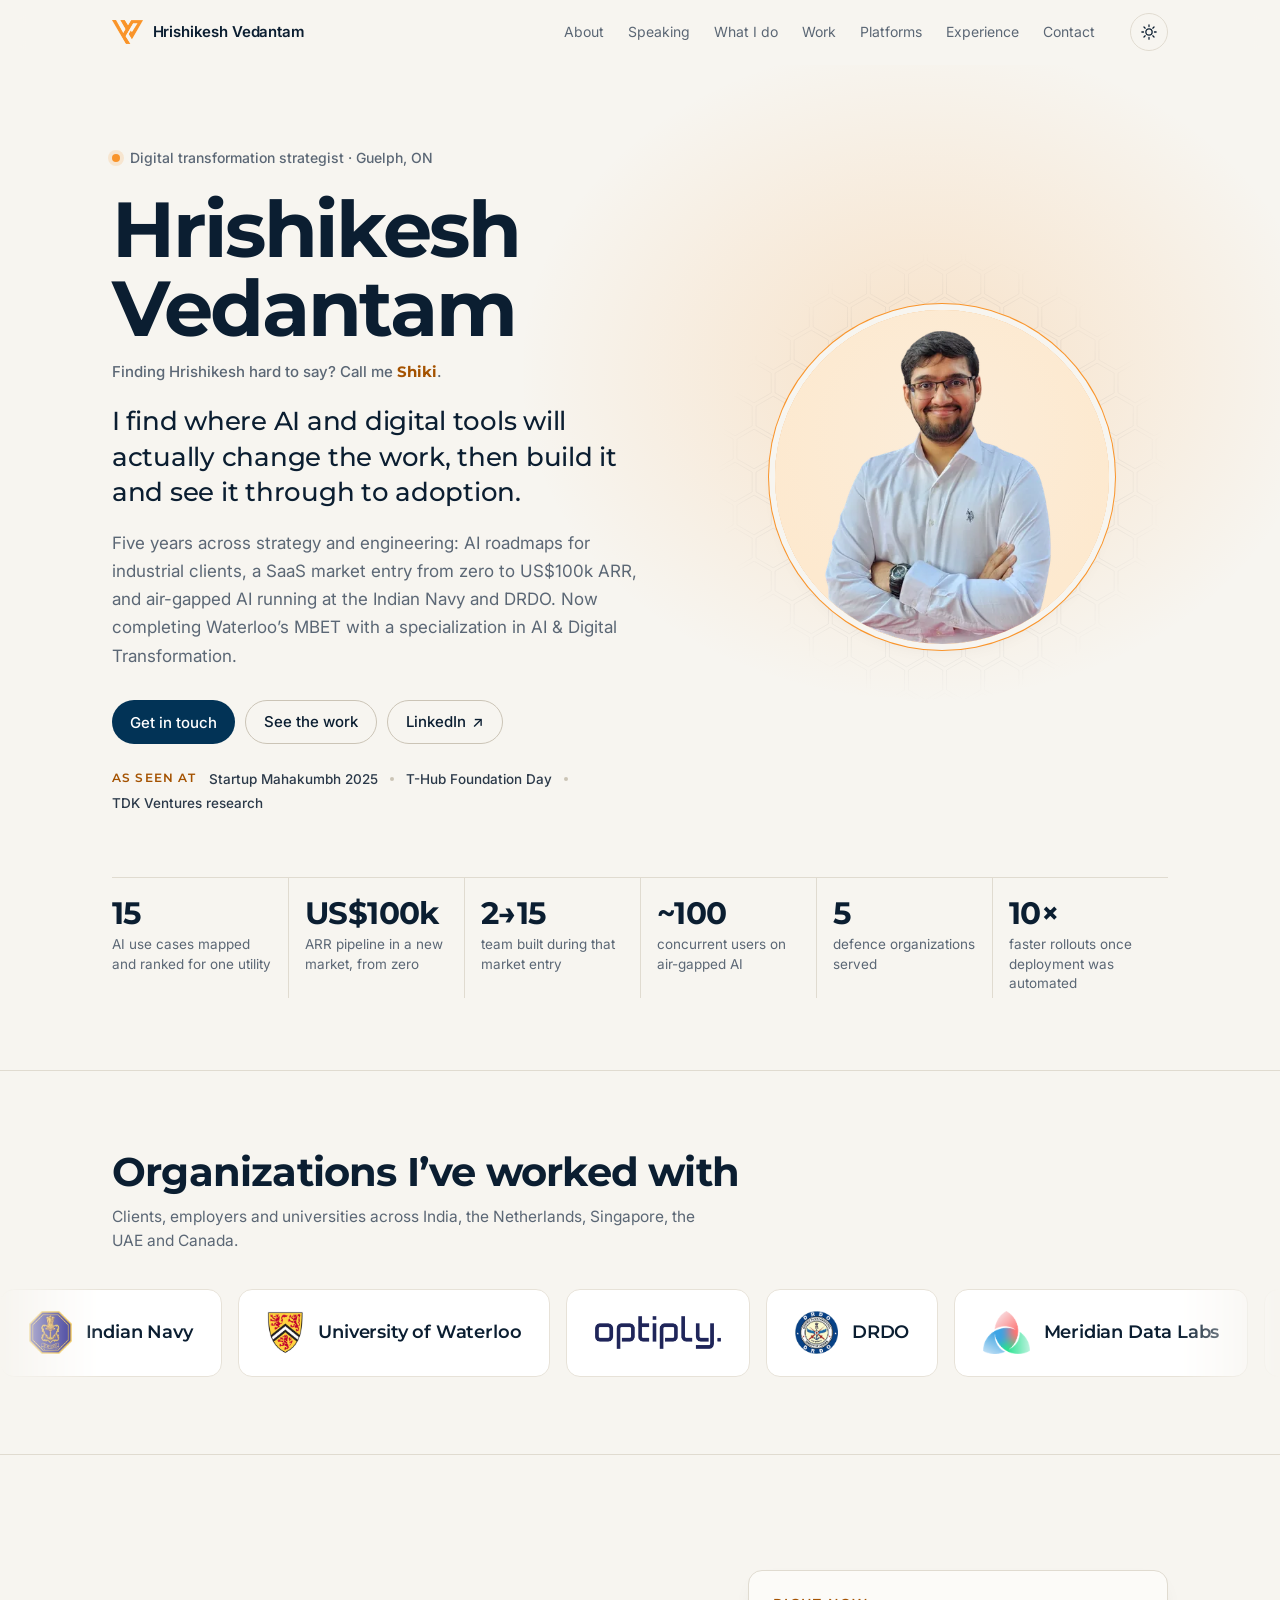
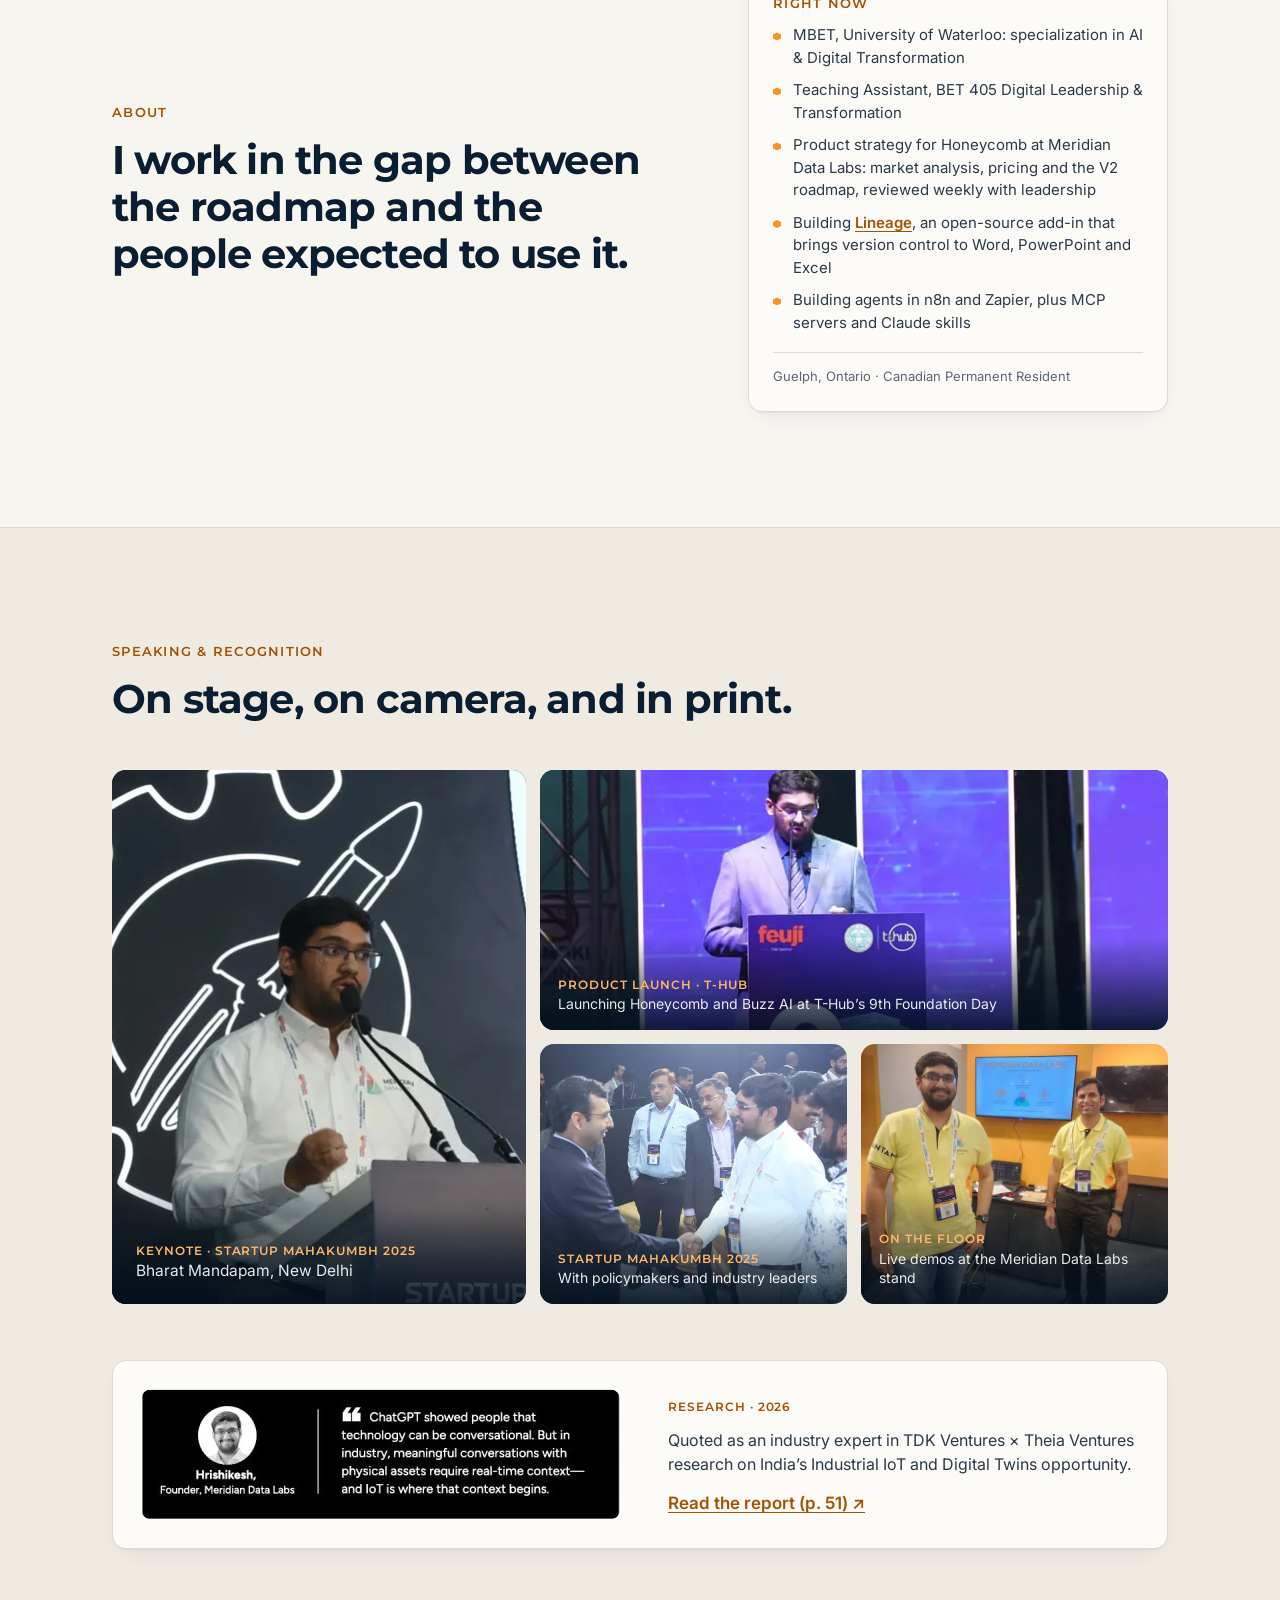
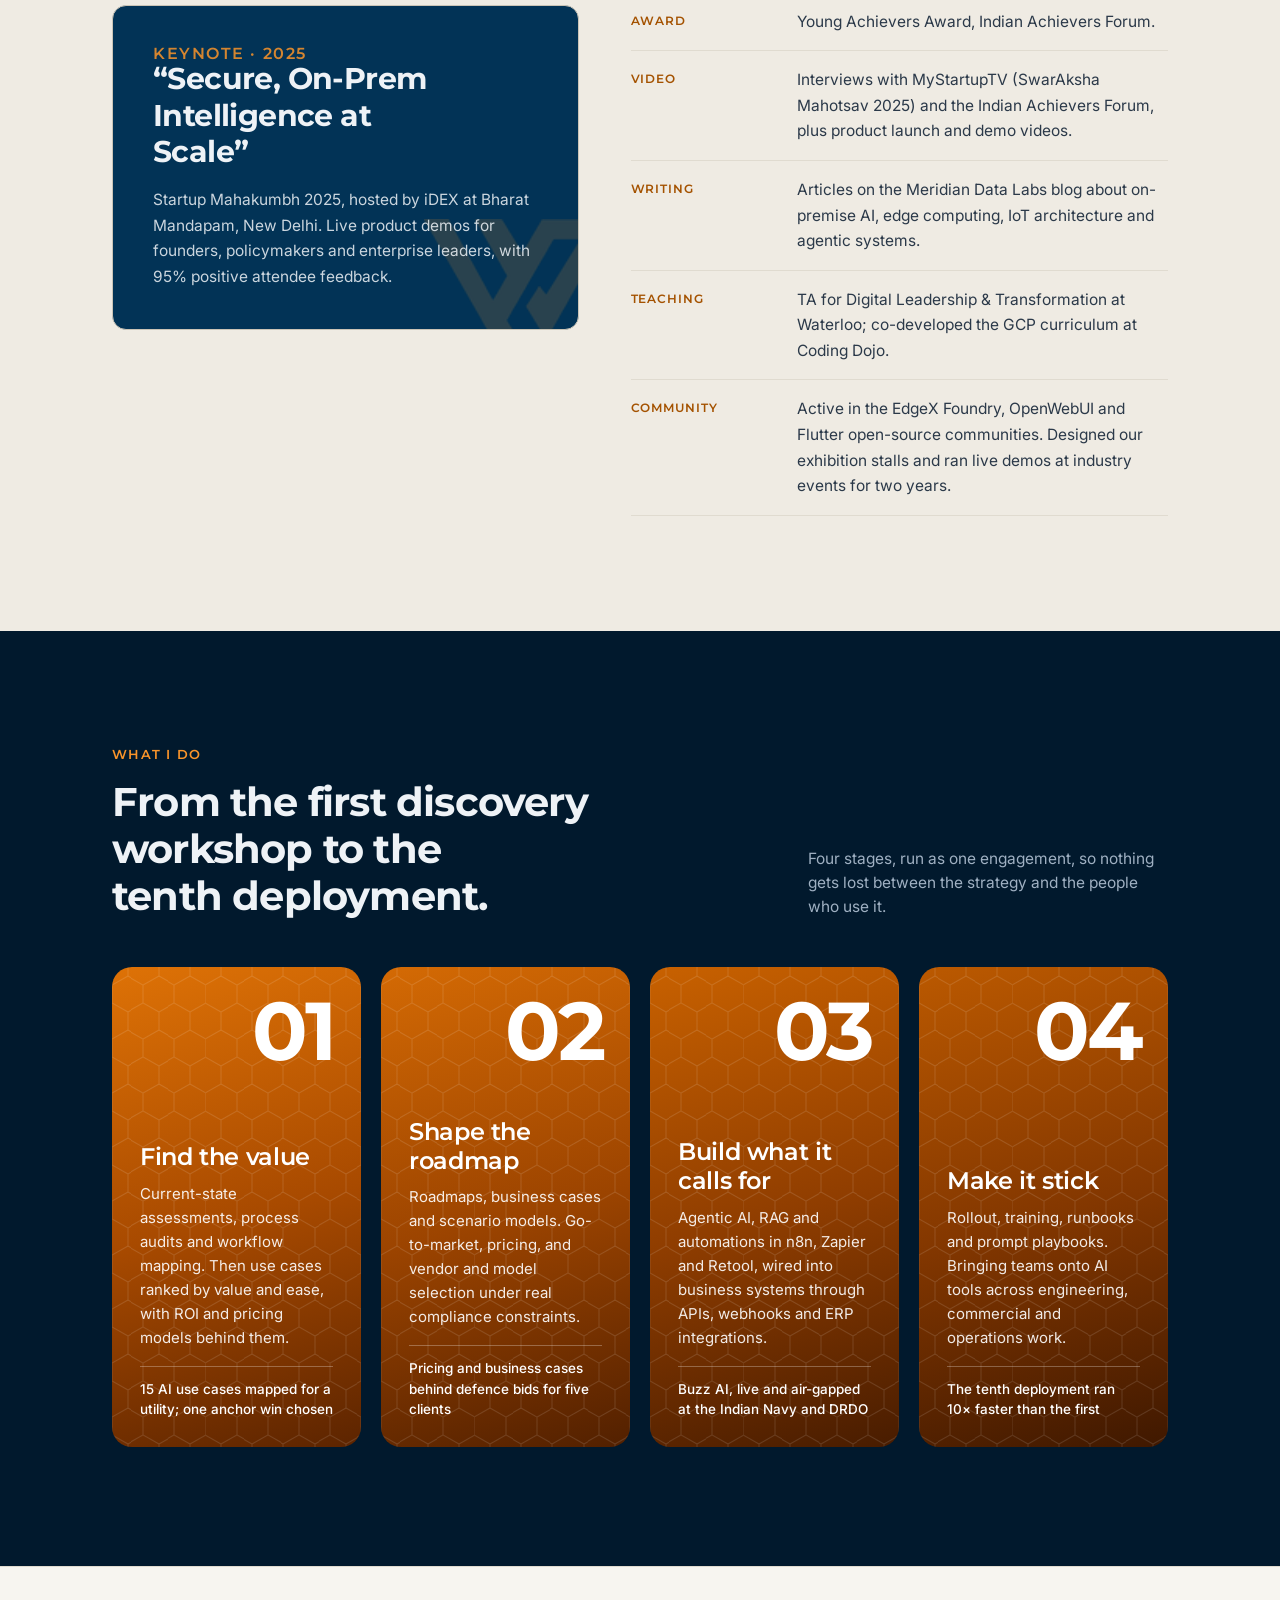
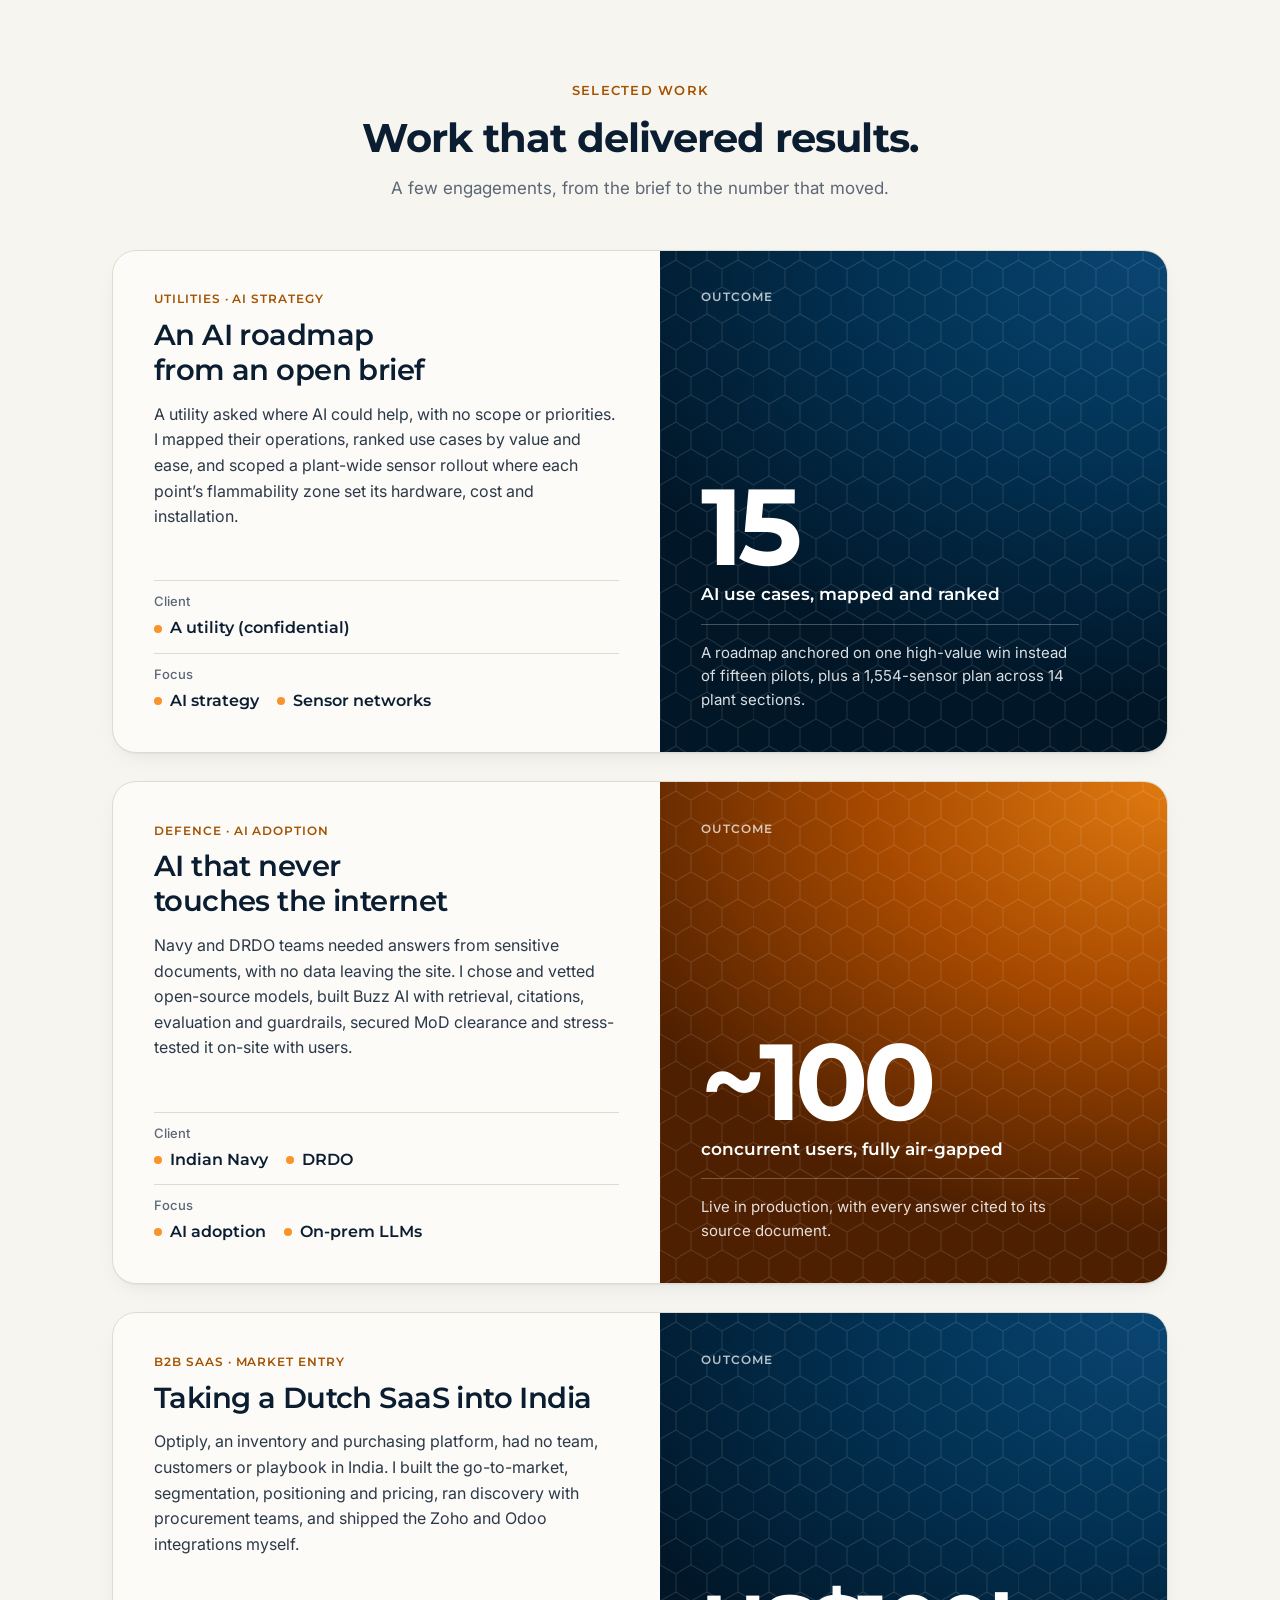
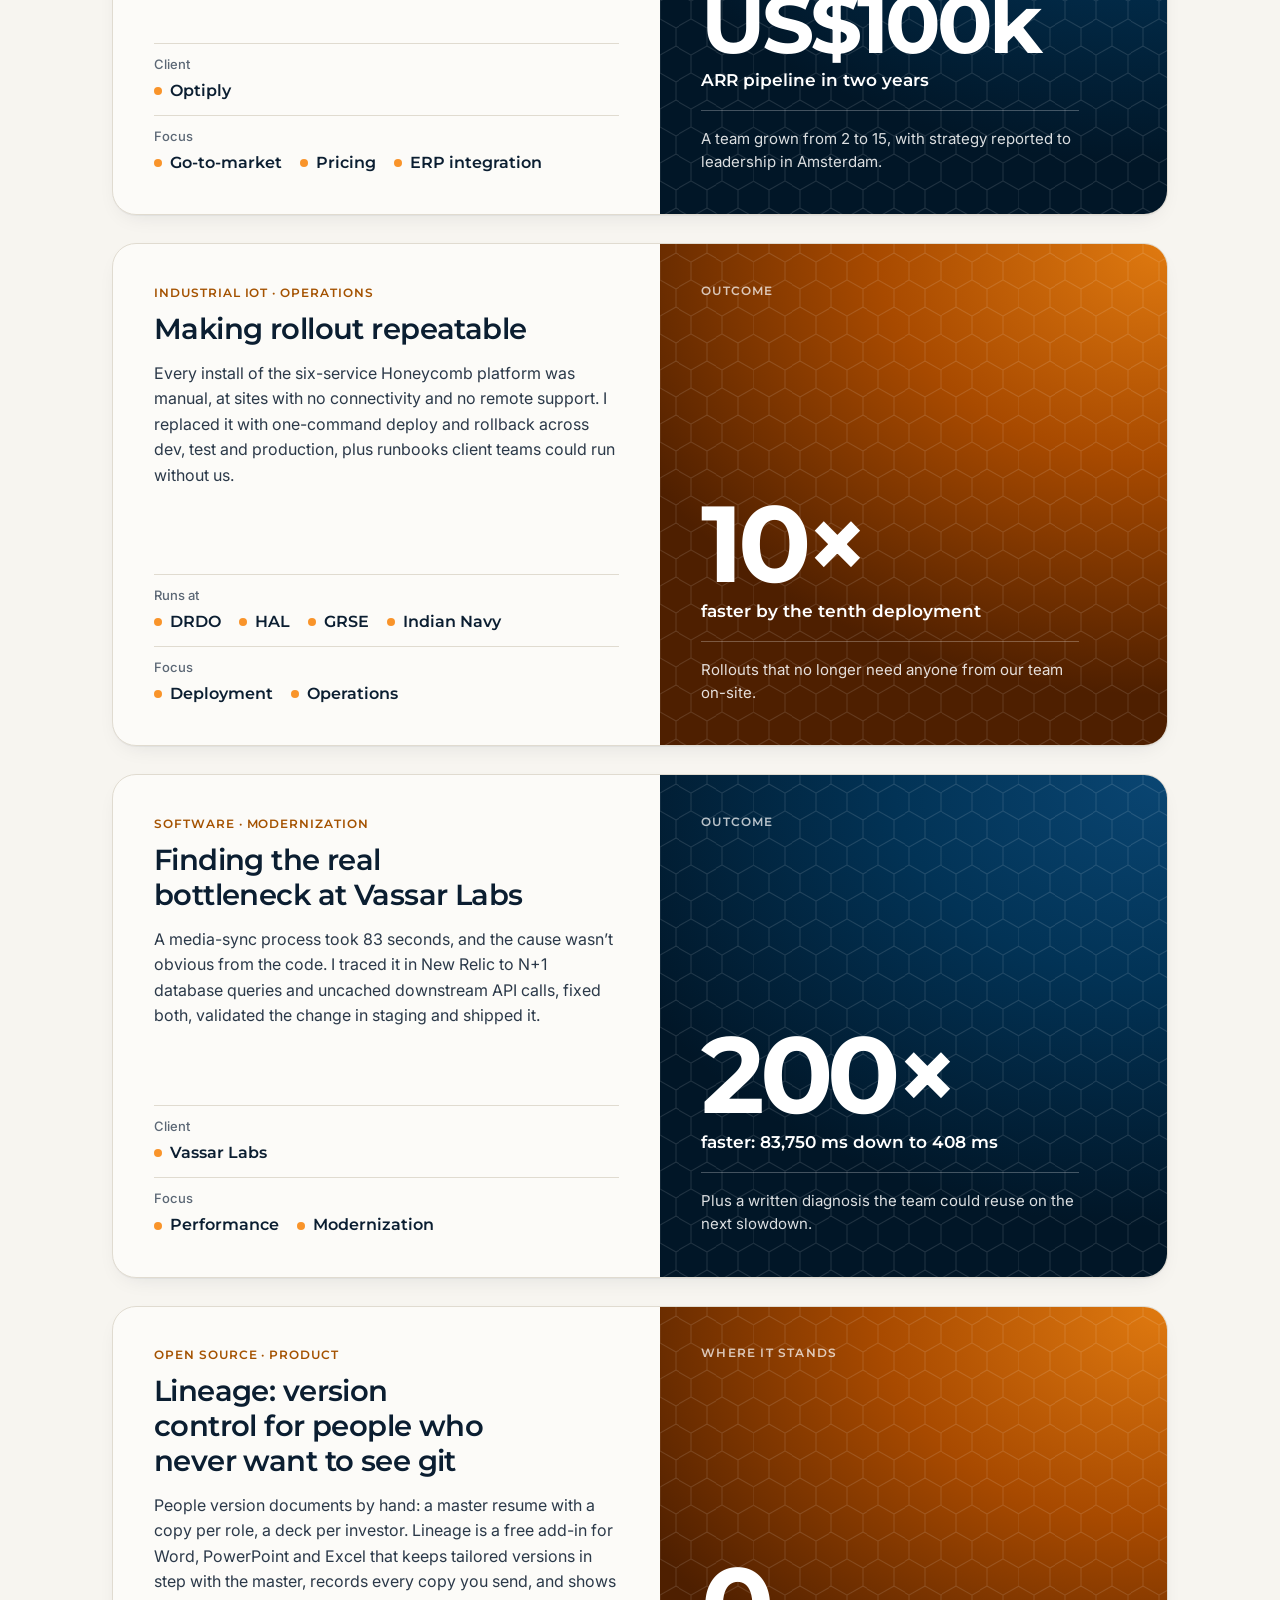
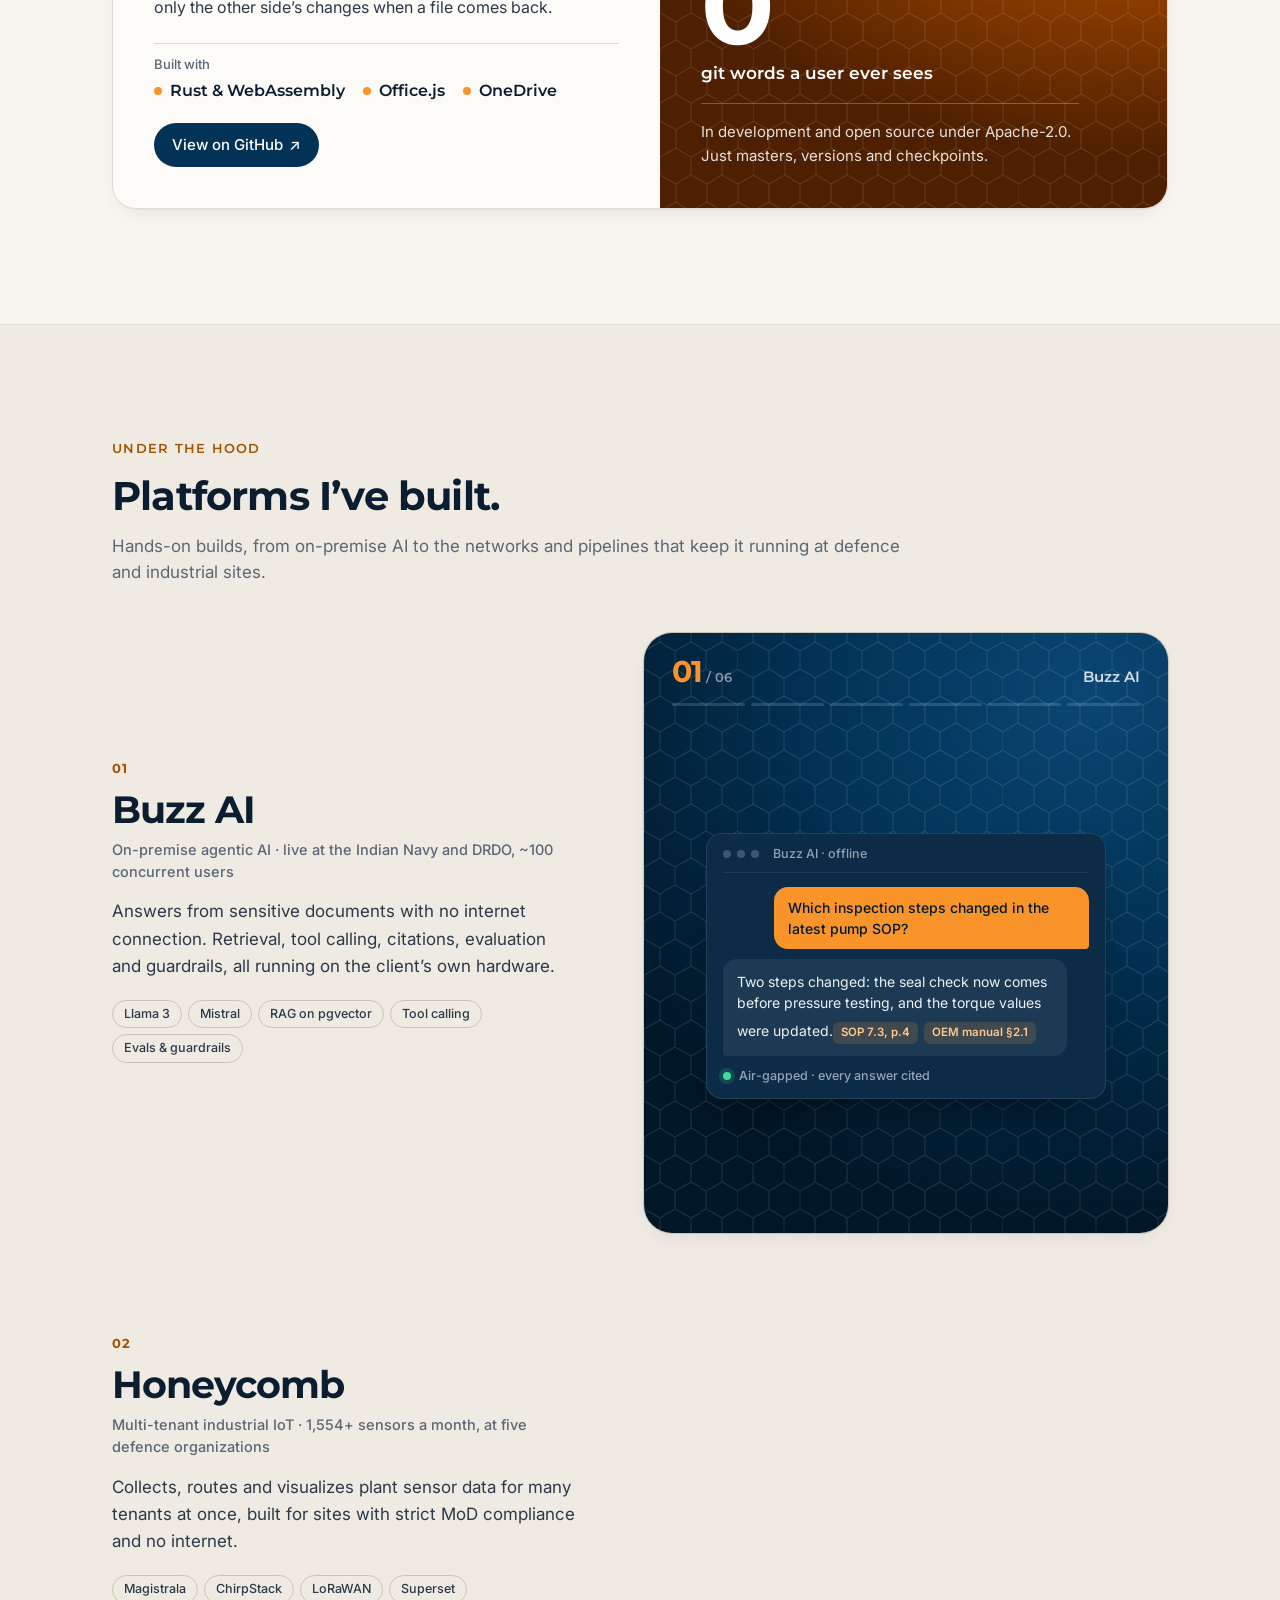
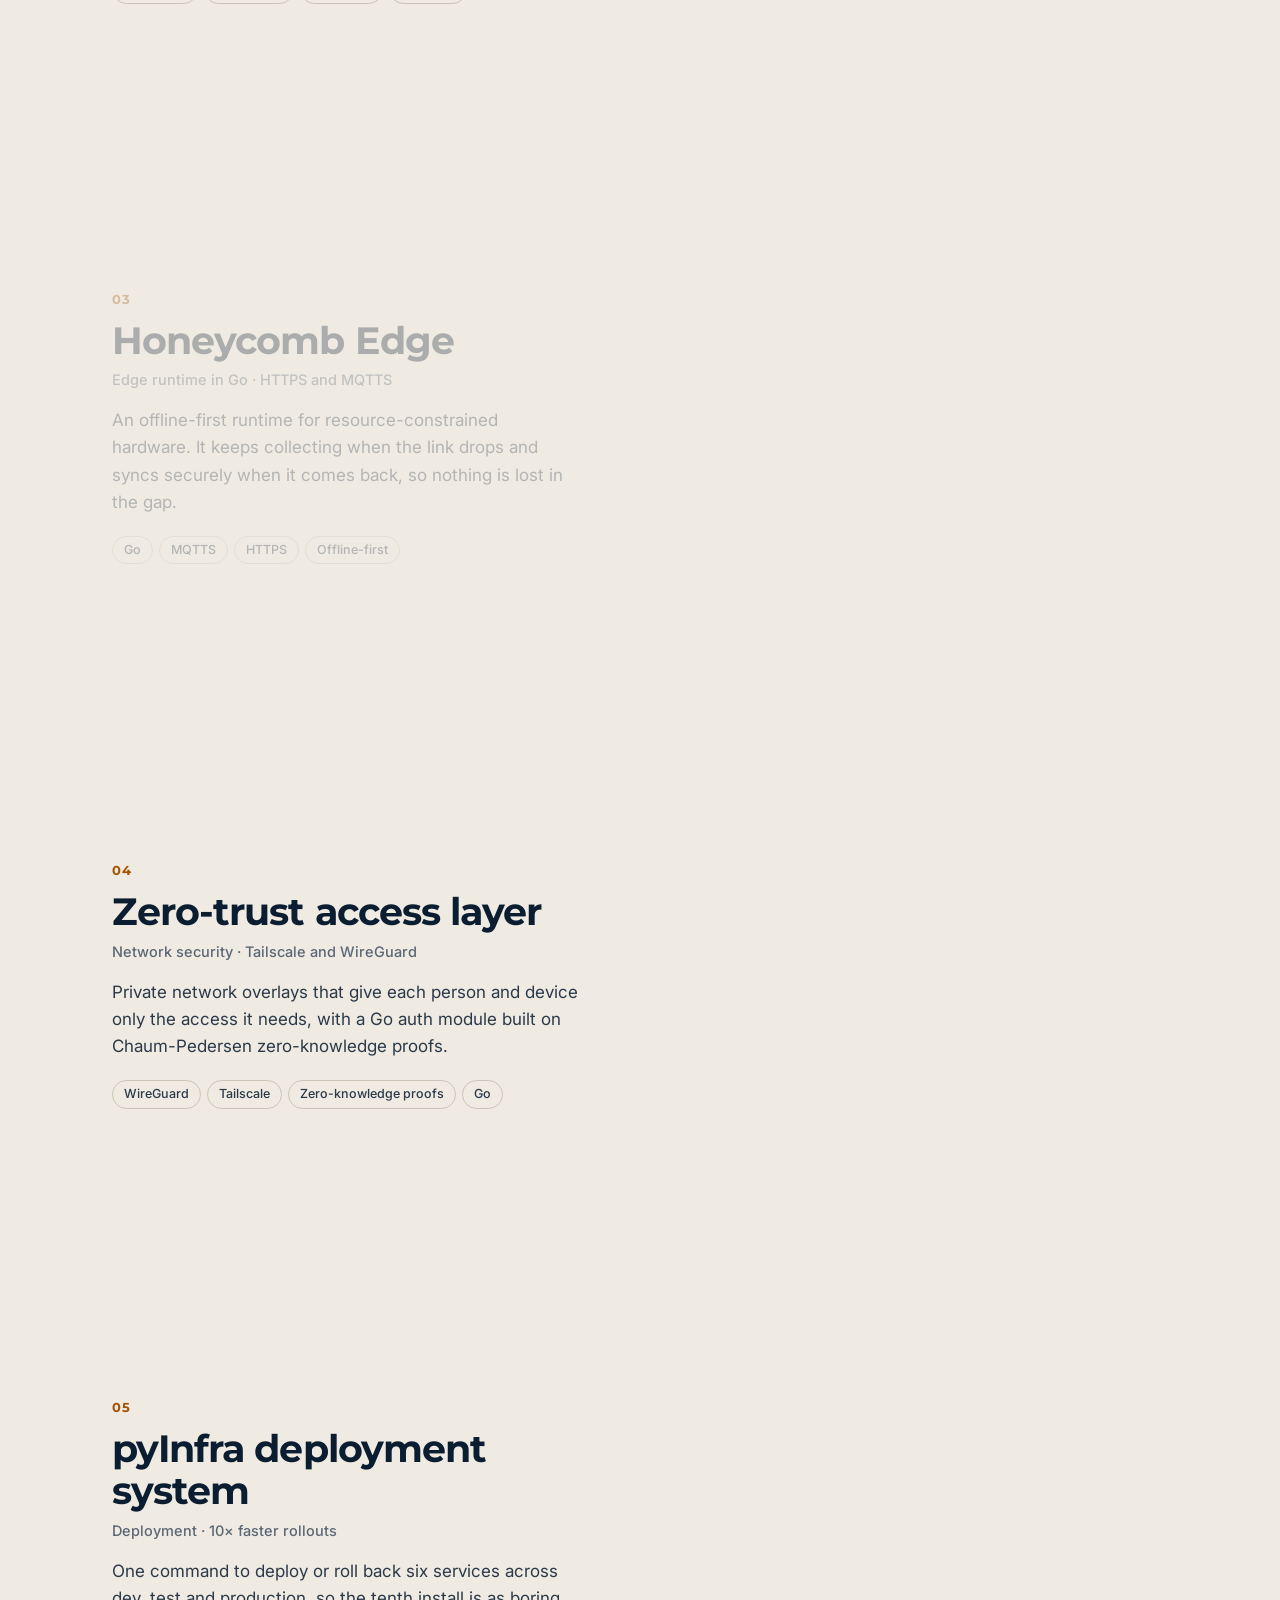
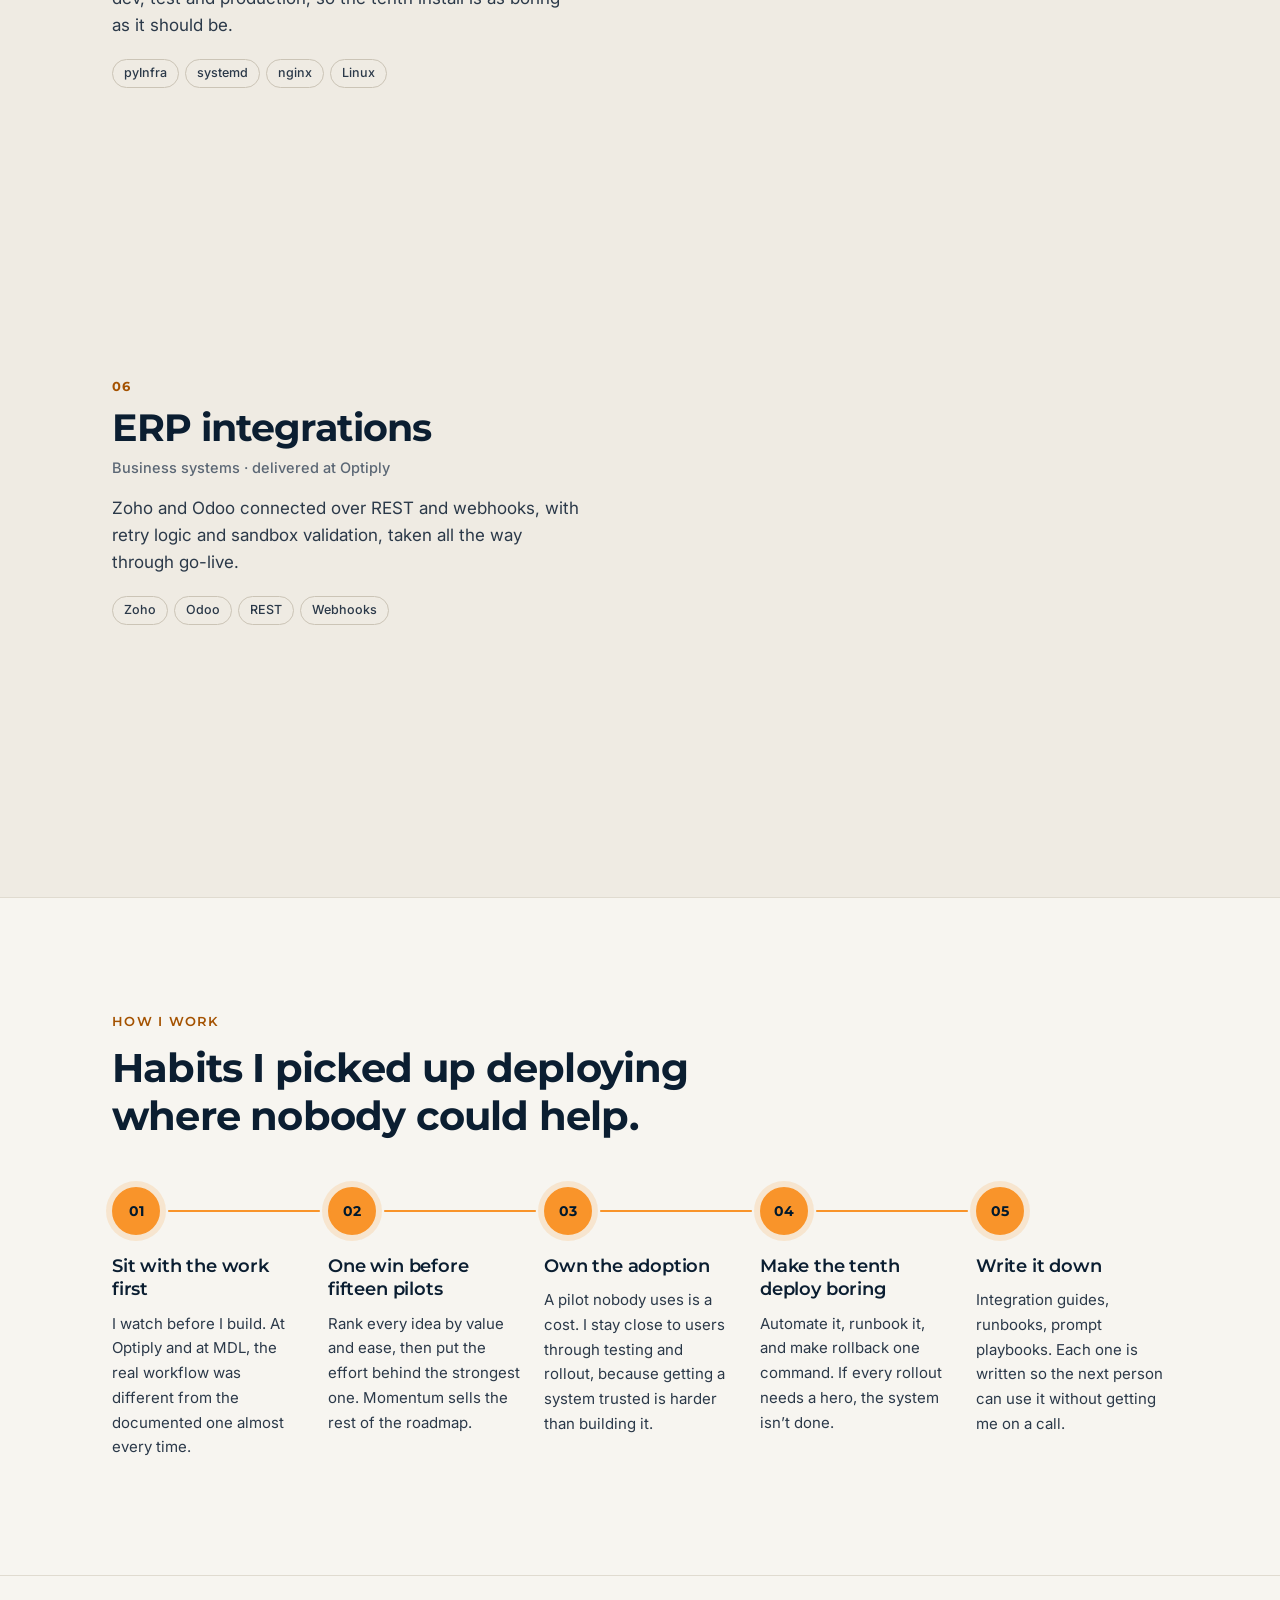
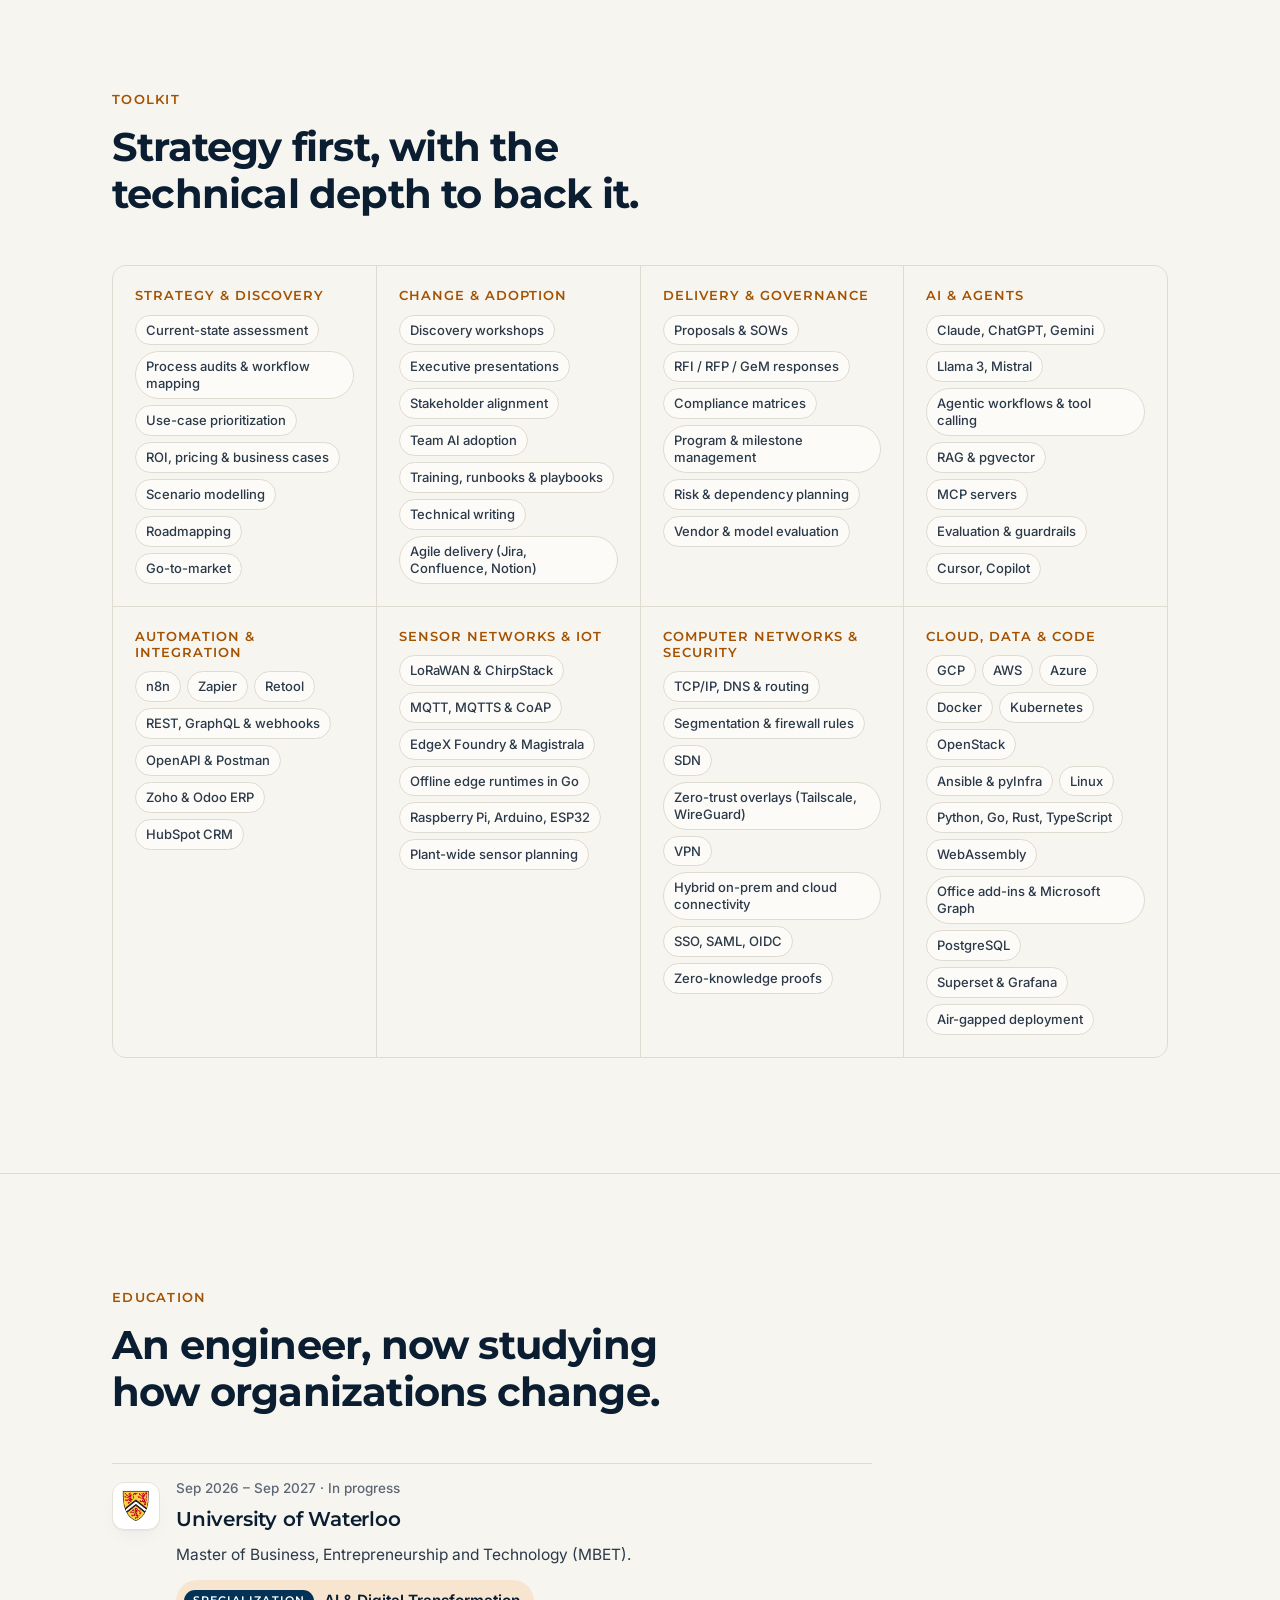
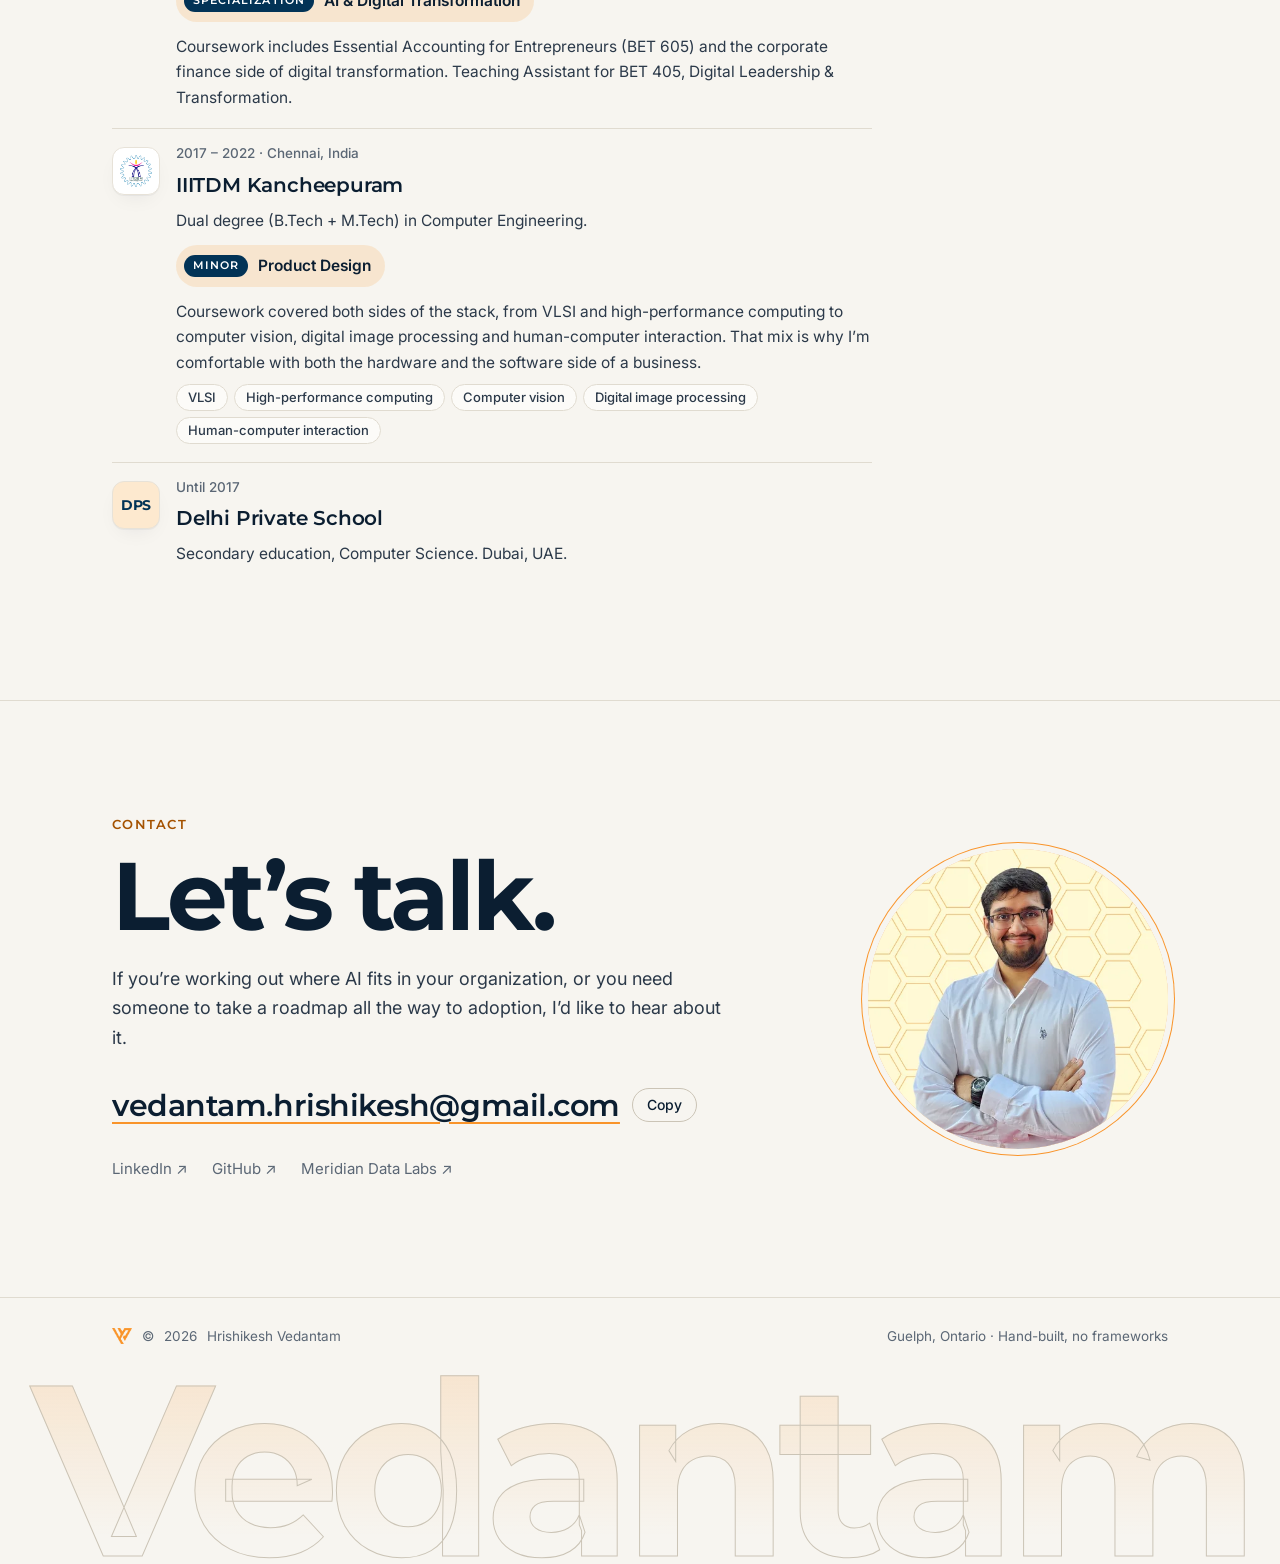
==== commit 95db2a11: "Suggest Shiki as an easier name under the hero heading Co-Authored-By: Claude Opus 5.5 <noreply@anth" ====
--- a/index.html
+++ b/index.html
@@ -46,6 +46,7 @@
     "@context": "https://schema.org",
     "@type": "Person",
     "name": "Hrishikesh Vedantam",
+    "alternateName": "Shiki",
     "url": "https://vedantam.co/",
     "image": "https://vedantam.co/assets/img/portrait-960.webp",
     "jobTitle": "Digital Transformation Strategist",
@@ -115,6 +116,7 @@
         <div class="hero-copy">
           <p class="eyebrow"><span class="dot" aria-hidden="true"></span>Digital transformation strategist &middot; Guelph, ON</p>
           <h1>Hrishikesh Vedantam</h1>
+          <p class="name-note">Finding Hrishikesh hard to say? Call me <b>Shiki</b>.</p>
           <p class="lede">I find where AI and digital tools will actually change the work, then build it and see it through to adoption.</p>
           <p class="hero-sub">Five years across strategy and engineering: AI roadmaps for industrial clients, a SaaS market entry from zero to US$100k ARR, and air-gapped AI running at the Indian Navy and DRDO. Now completing Waterloo&rsquo;s MBET with a specialization in AI &amp; Digital Transformation.</p>
           <div class="cta-row">
--- a/assets/style.css
+++ b/assets/style.css
@@ -229,6 +229,8 @@
   letter-spacing: -0.03em;
   margin-bottom: 24px;
 }
+.name-note { margin: -12px 0 22px; font: 500 15px/1.4 var(--f-body); color: var(--muted); }
+.name-note b { font-family: var(--f-display); font-weight: 700; color: var(--accent); }
 .lede {
   font-family: var(--f-display);
   font-weight: 500;
@@ -769,6 +771,7 @@
   .js .hero-copy > :nth-child(4) { --k: 3; }
   .js .hero-copy > :nth-child(5) { --k: 4; }
   .js .hero-copy > :nth-child(6) { --k: 5; }
+  .js .hero-copy > :nth-child(7) { --k: 6; }
   .js .hero-art { --k: 2; animation-name: rise-in; }
   .hero::before { animation: glow 9s ease-in-out infinite alternate; }
 }
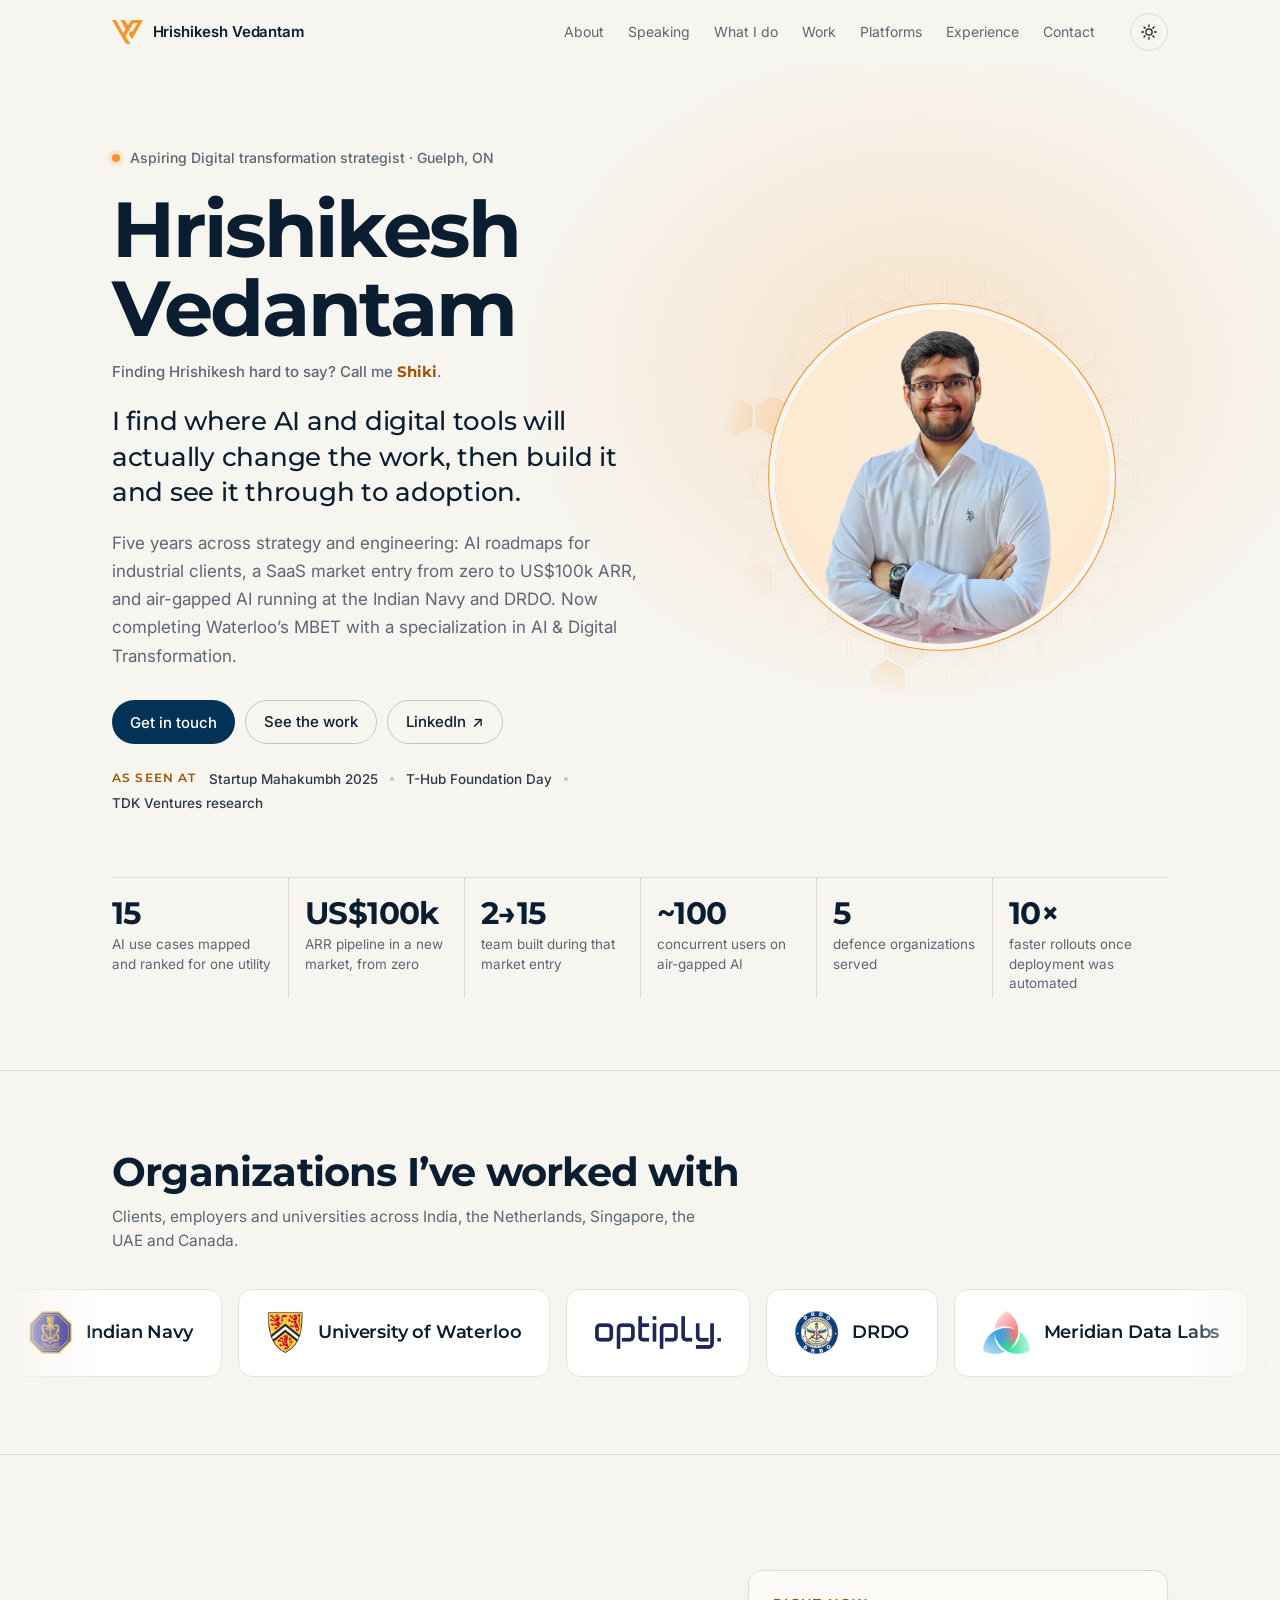
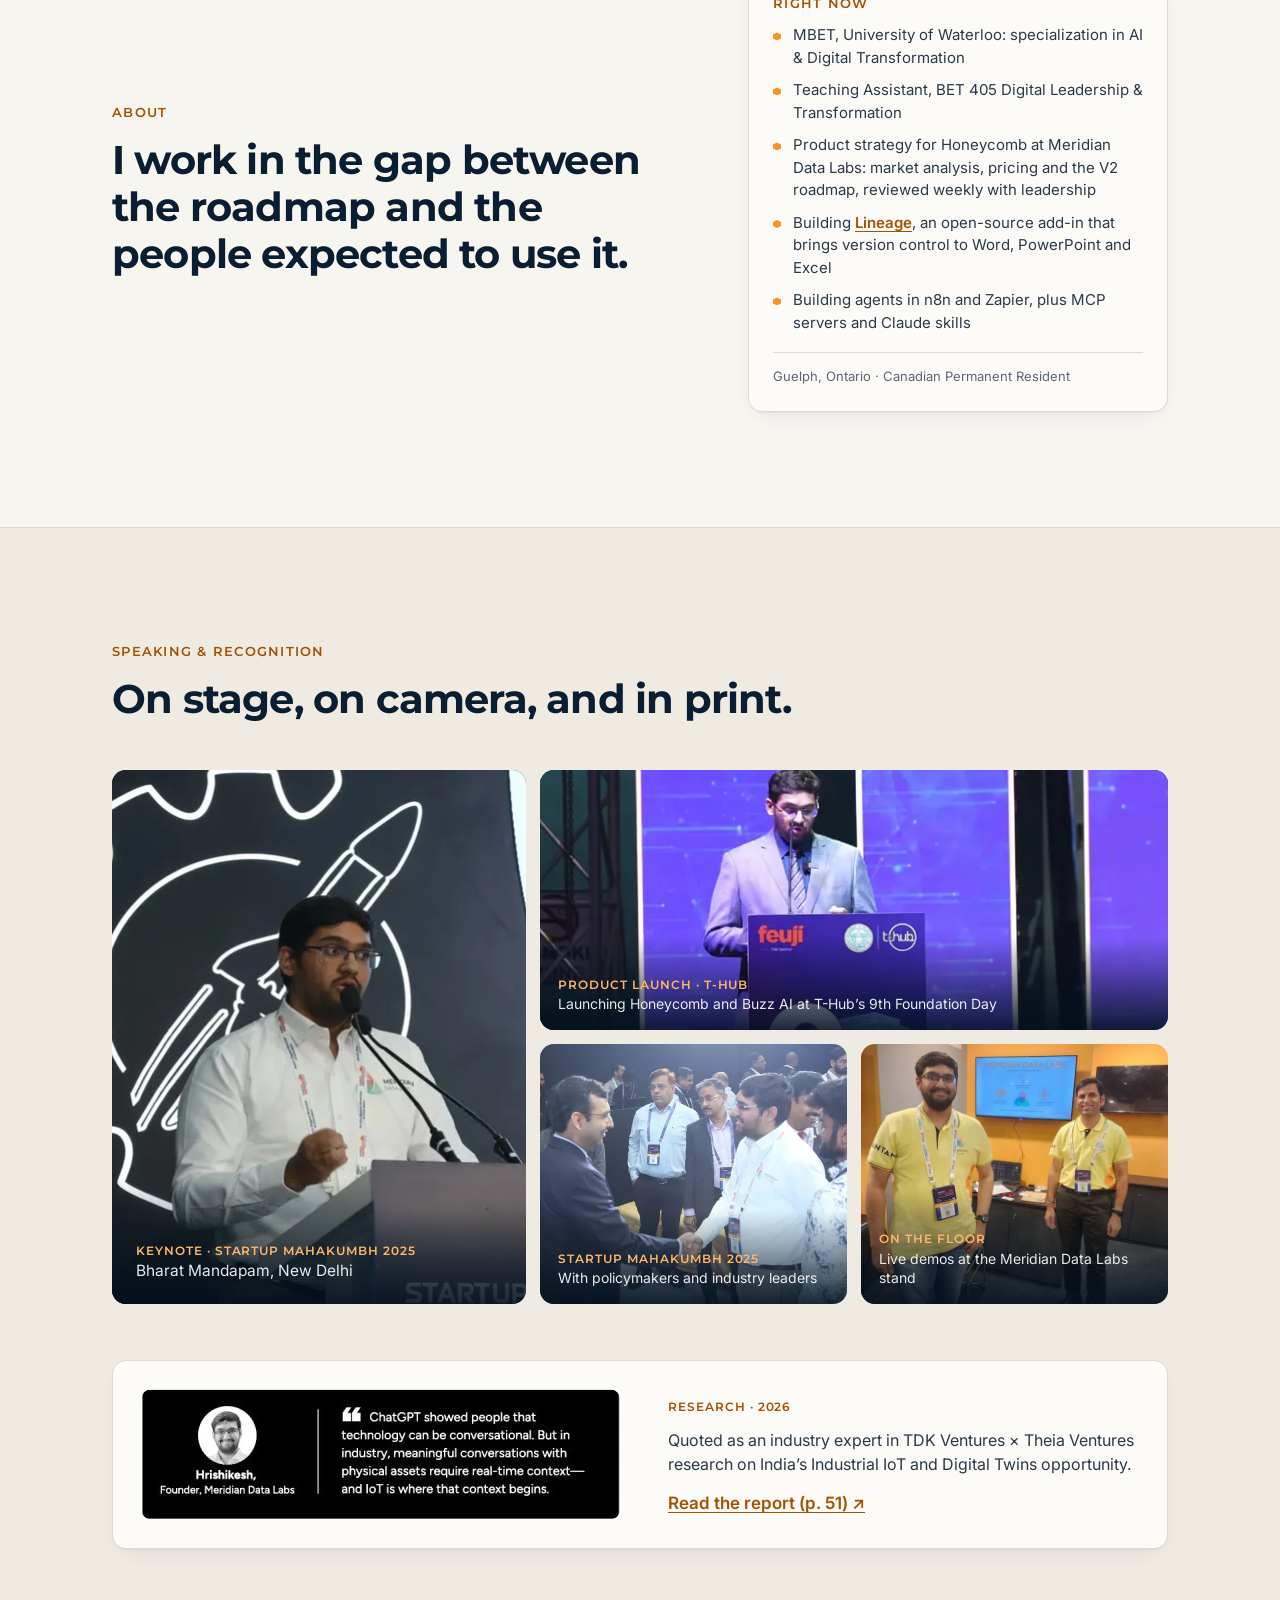
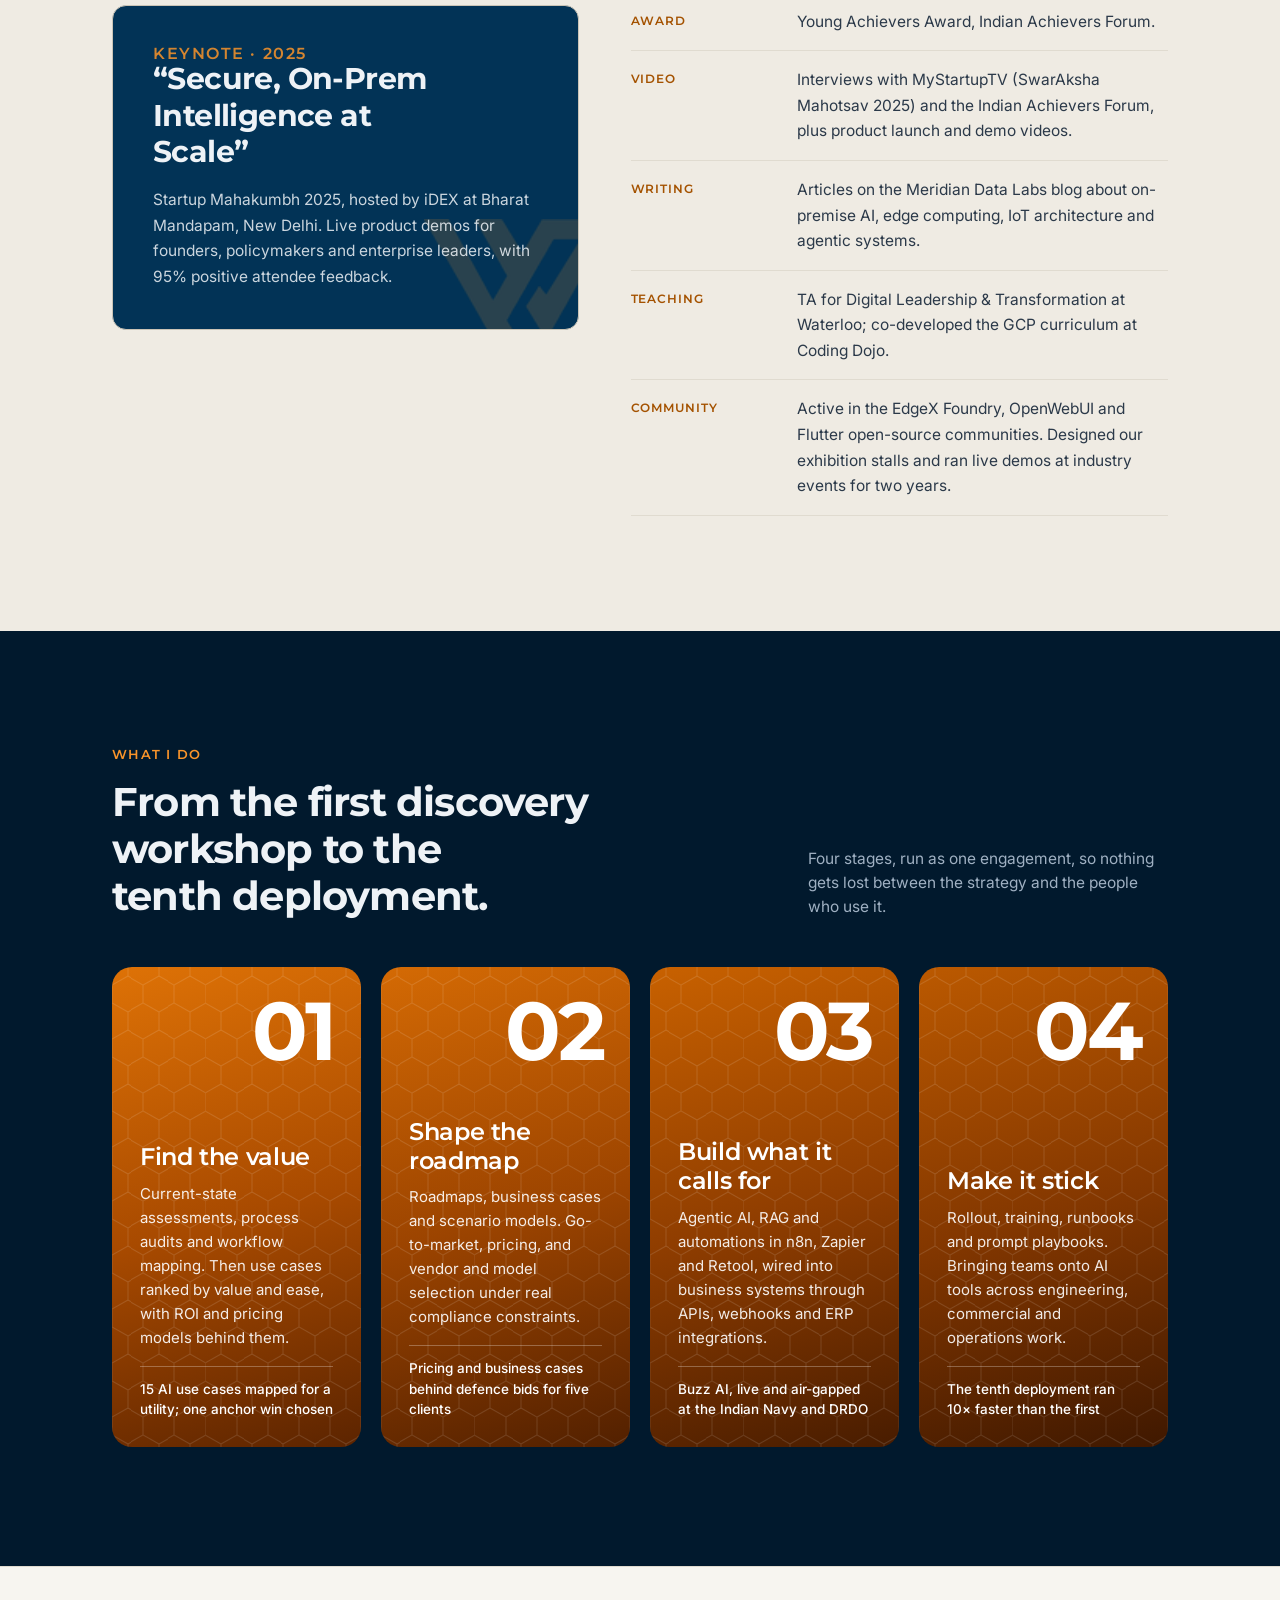
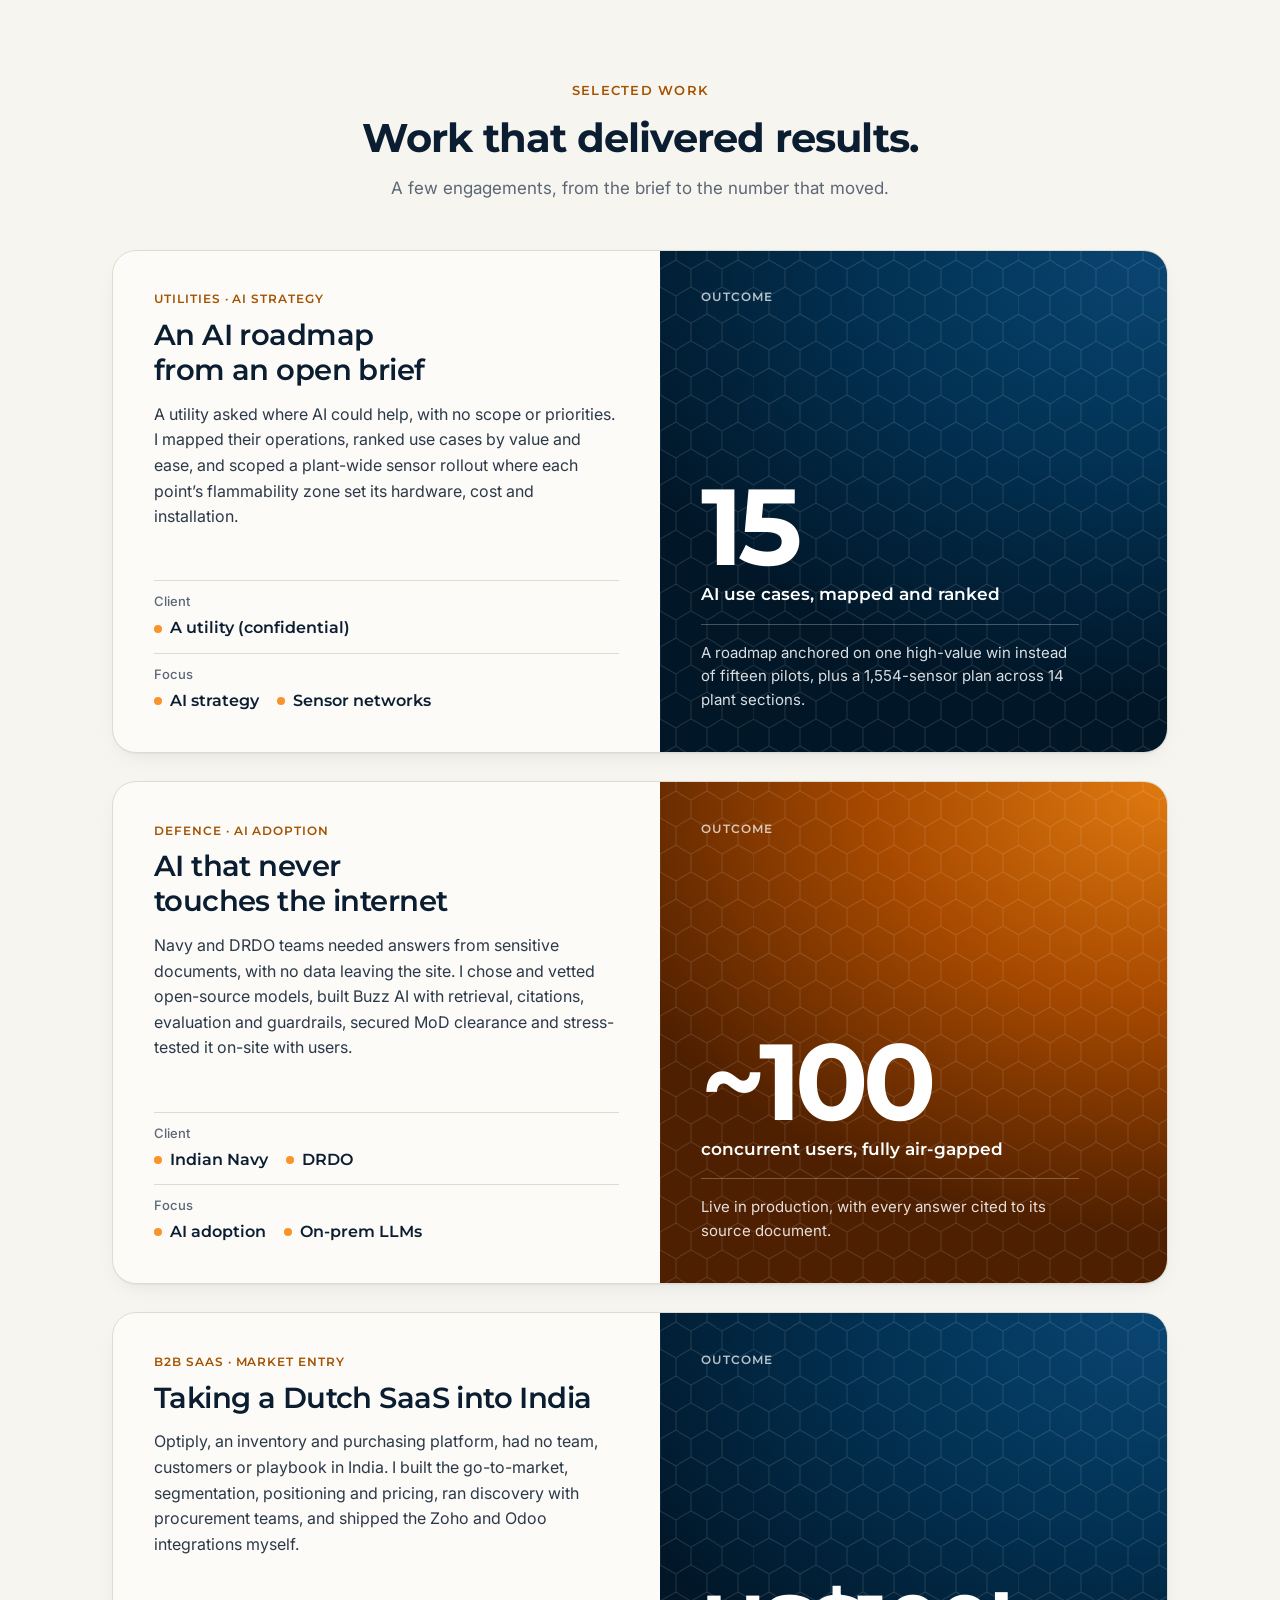
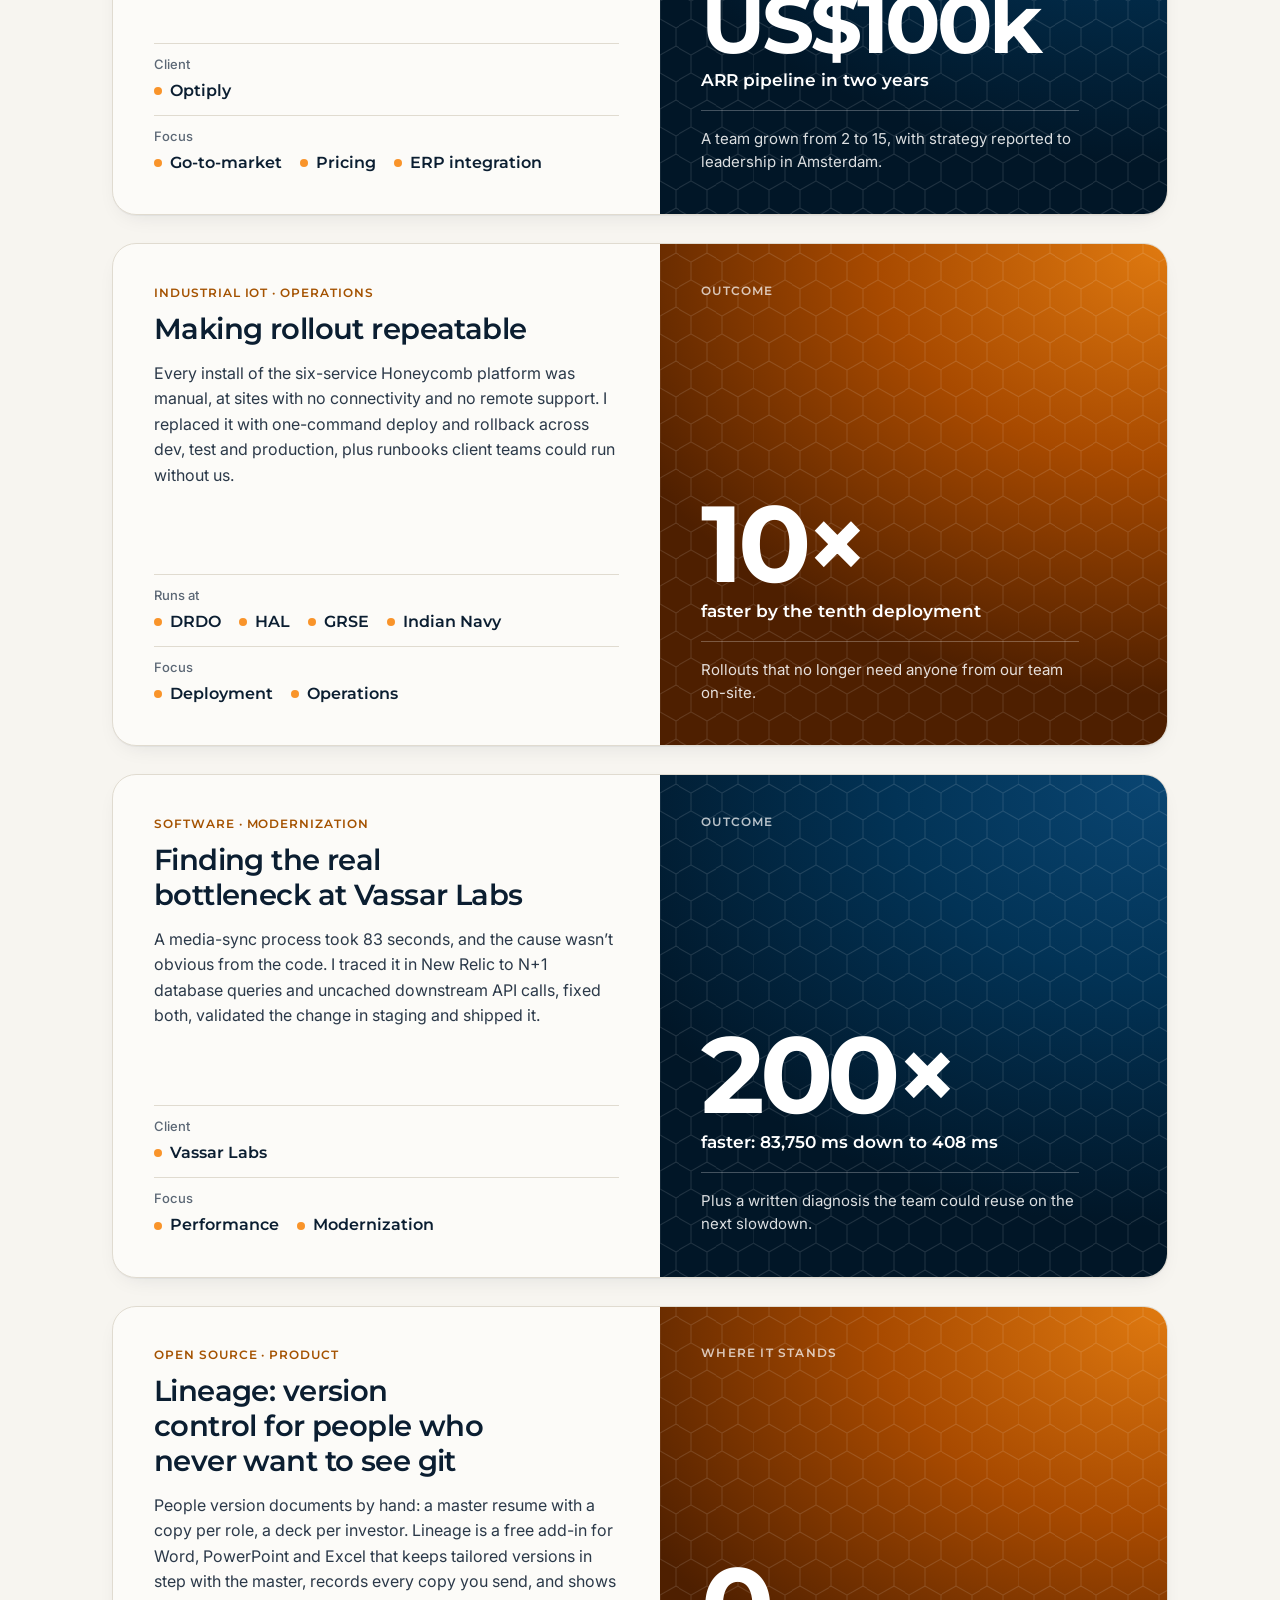
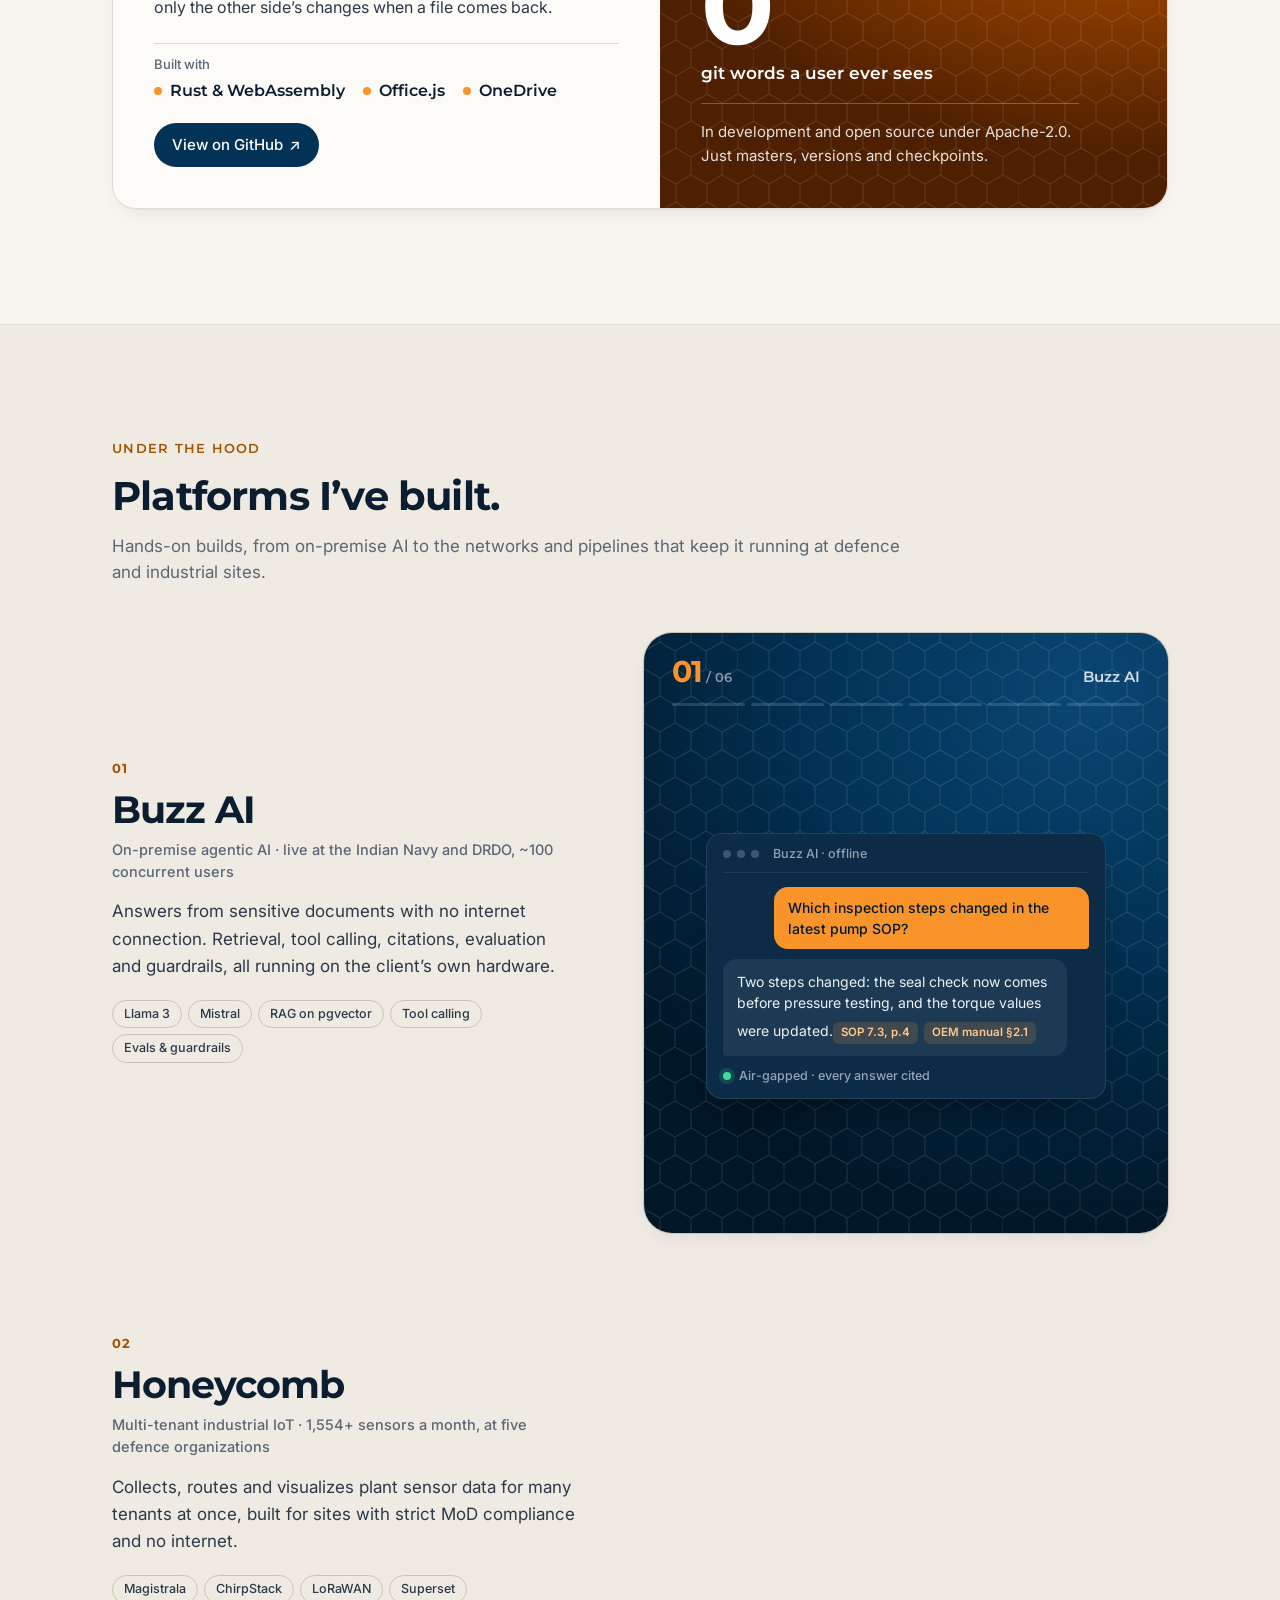
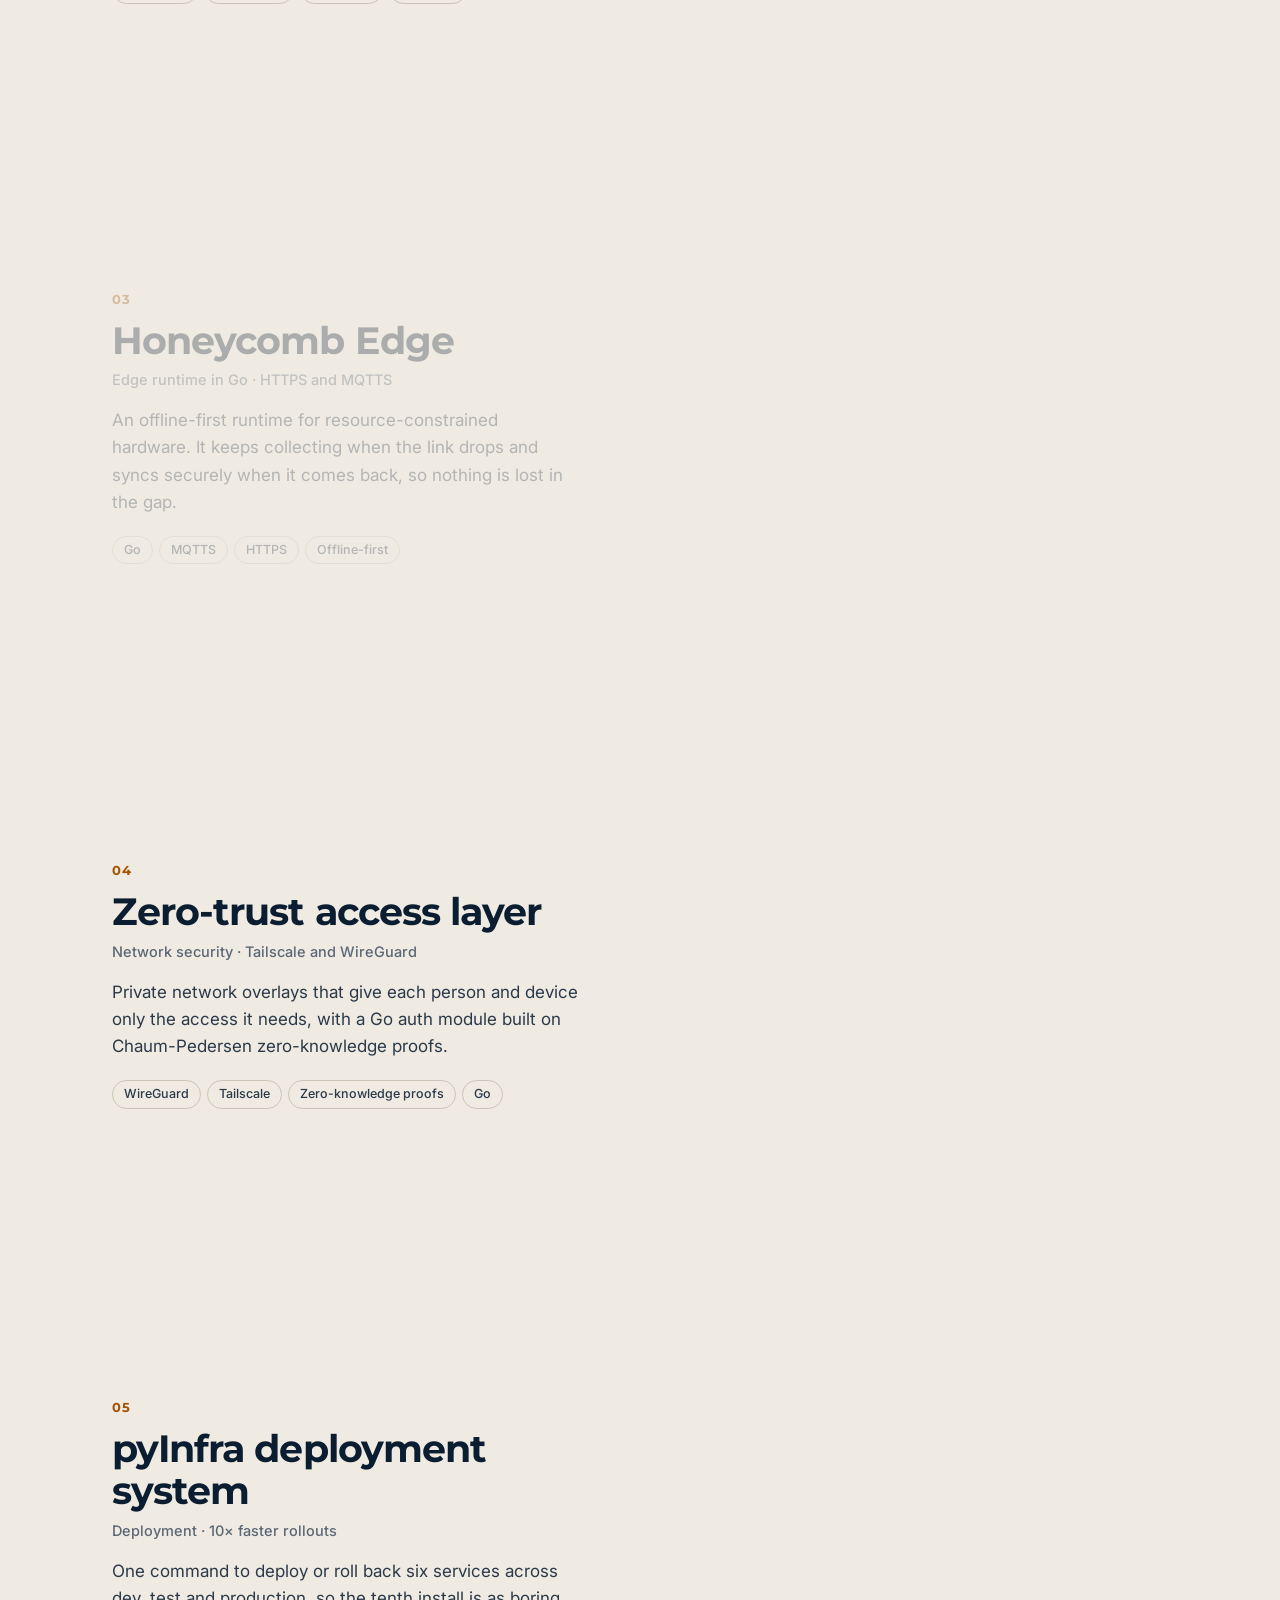
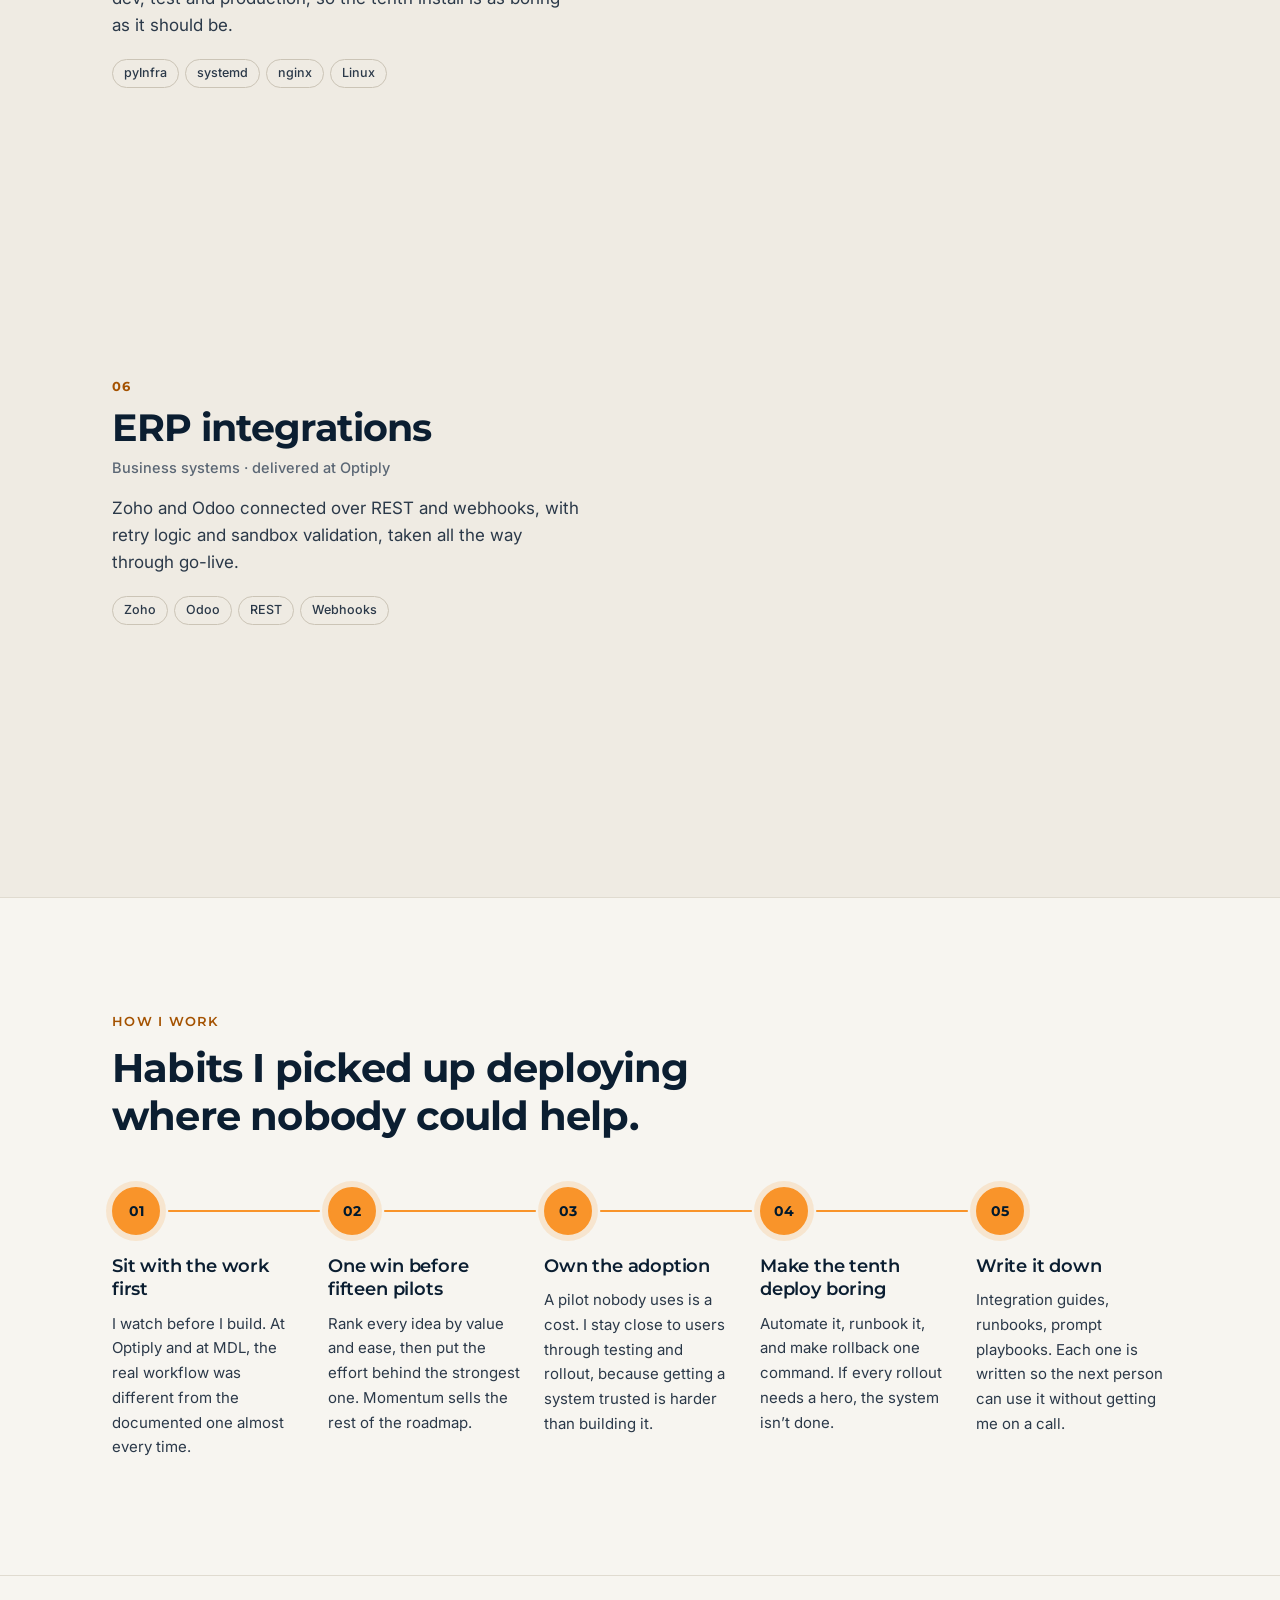
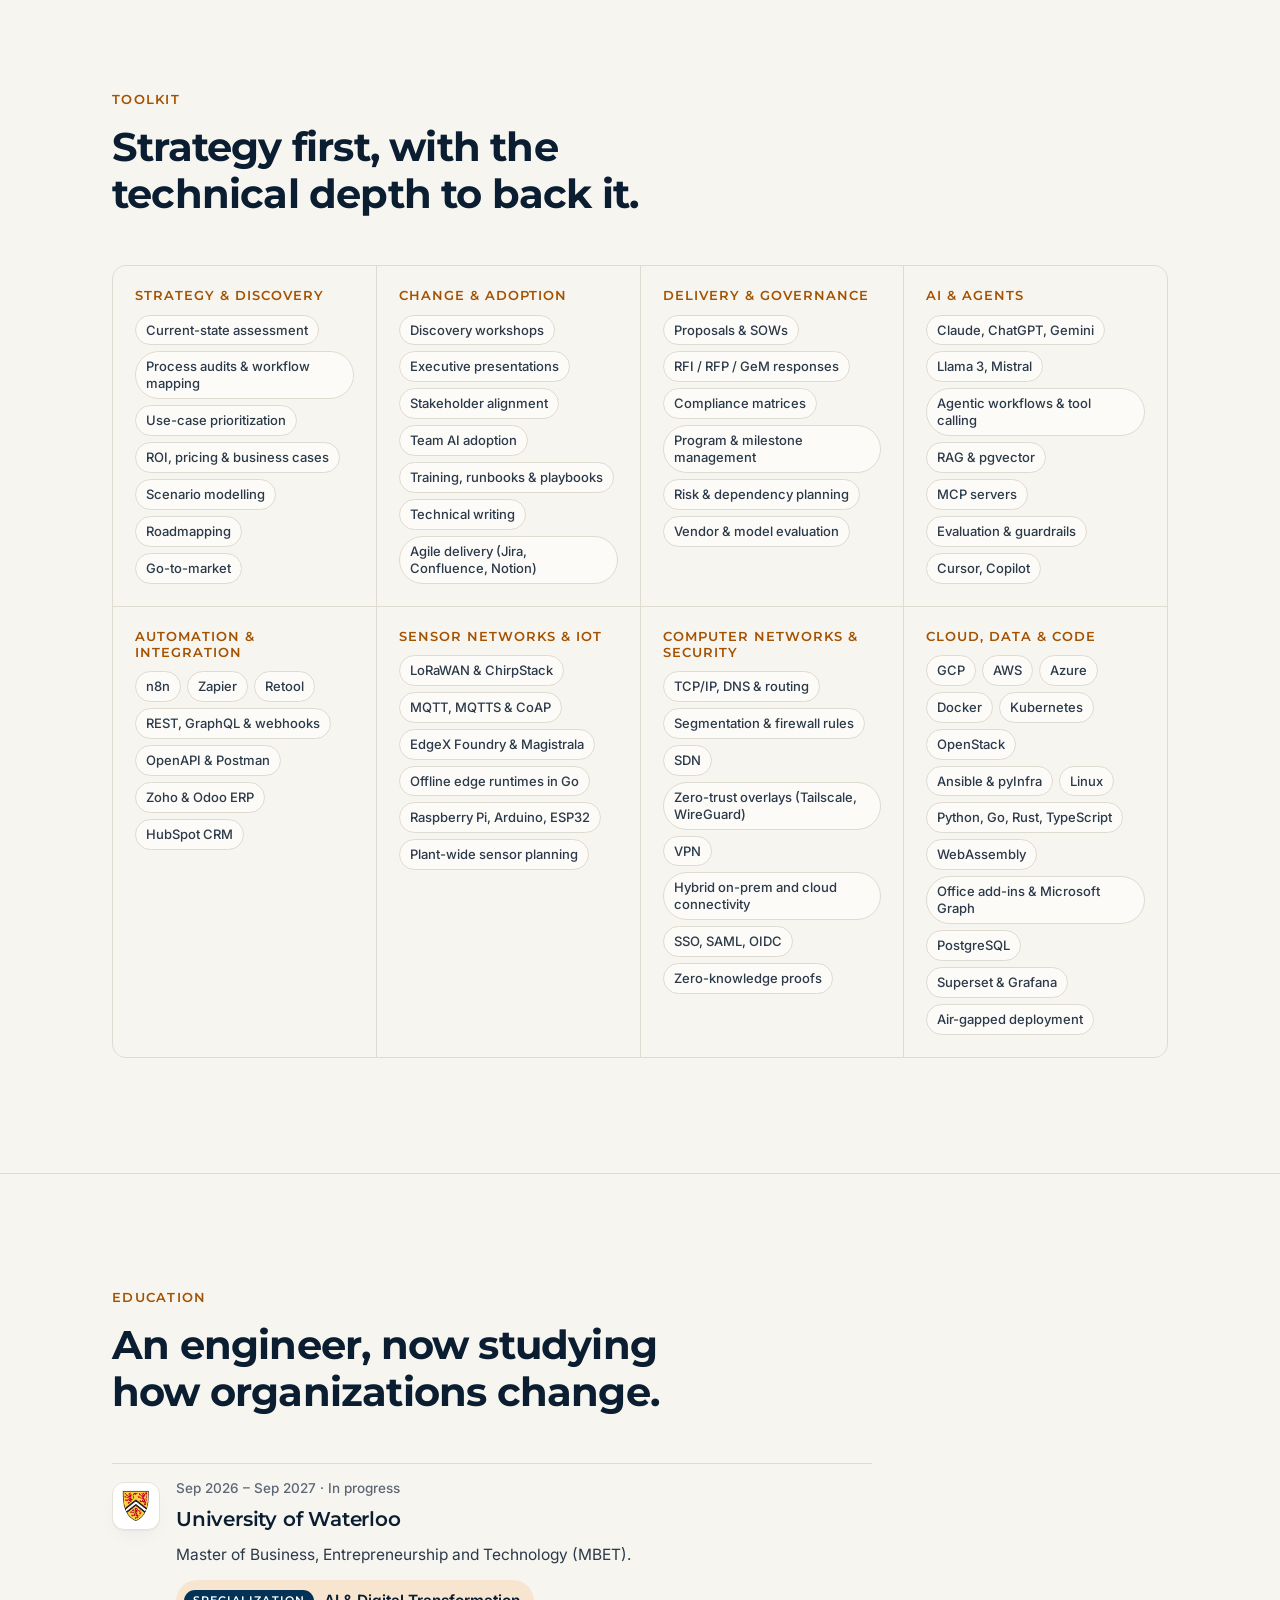
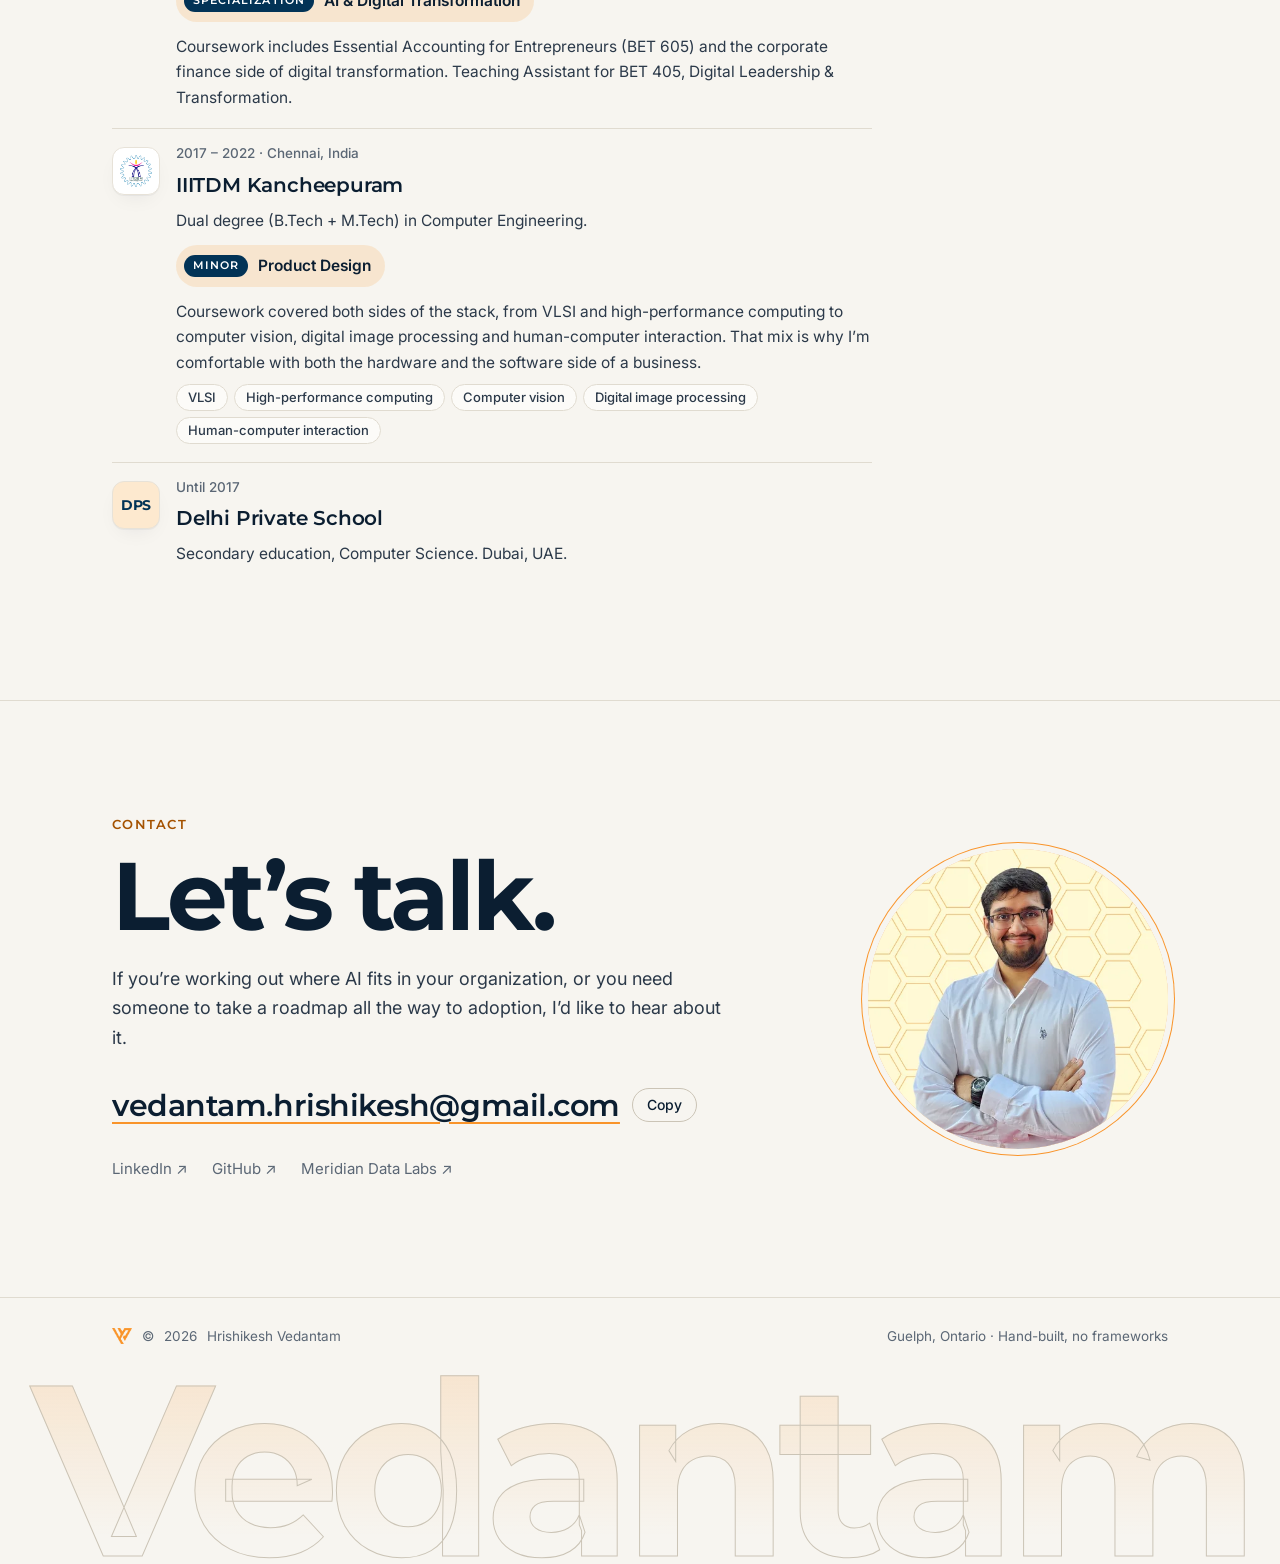
==== commit 94767e4d: "Aspiring change" ====
--- a/index.html
+++ b/index.html
@@ -114,7 +114,7 @@
     <section class="hero" id="top">
       <div class="wrap hero-grid">
         <div class="hero-copy">
-          <p class="eyebrow"><span class="dot" aria-hidden="true"></span>Digital transformation strategist &middot; Guelph, ON</p>
+          <p class="eyebrow"><span class="dot" aria-hidden="true"></span>Aspiring Digital transformation strategist &middot; Guelph, ON</p>
           <h1>Hrishikesh Vedantam</h1>
           <p class="name-note">Finding Hrishikesh hard to say? Call me <b>Shiki</b>.</p>
           <p class="lede">I find where AI and digital tools will actually change the work, then build it and see it through to adoption.</p>
--- a/assets/style.css
+++ b/assets/style.css
@@ -406,7 +406,7 @@
 
 /* Selected work: cards stick and stack, each new one sliding over the last */
 .case-tag { font: 600 12px/1.4 var(--f-display); color: var(--accent); text-transform: uppercase; letter-spacing: .08em; margin-bottom: 10px; }
-.stack { display: grid; gap: 28px; isolation: isolate; }
+.stack { --stack-top: 92px; --stack-step: 14px; display: grid; gap: 28px; isolation: isolate; }
 .stack-card {
   position: relative;
   display: grid; grid-template-columns: 1.08fr 1fr; min-height: 440px;
@@ -435,13 +435,28 @@
 .stack-metric--long { font-size: clamp(50px, 6.4vw, 86px); }
 .stack-metric-label { margin: 0 0 18px; font: 600 17px/1.35 var(--f-display); }
 .stack-outcome { margin: 0; padding-top: 16px; border-top: 1px solid rgba(255, 255, 255, 0.26); font-size: 15px; line-height: 1.55; color: rgba(255, 255, 255, 0.86); max-width: 42ch; }
-/* Stacking needs JS, motion and room for a whole card. Otherwise the cards are a plain list, so nothing is ever pushed away from the heading.
-   Equal rows mean a card on top always covers the one below, and --covered (set in main.js) fades what would still peek out above it.
-   Keep this query in step with `stacking` in main.js. */
-@media screen and (min-width: 821px) and (min-height: 720px) and (prefers-reduced-motion: no-preference) {
-  .js .stack { grid-auto-rows: 1fr; }
-  .js .stack-card { position: sticky; top: calc(92px + var(--i, 0) * 14px); z-index: calc(var(--i, 0) + 1); }
-  .js .stack-copy > *, .js .stack-visual > * { opacity: calc(1 - var(--covered, 0)); }
+/* Stacking needs JS, motion and room for a whole card below its last stick point; main.js measures that and sets .is-stacking.
+   Otherwise the cards are a plain list, so nothing is ever pushed away from the heading.
+   Equal rows mean a card on top always covers the one below, and --covered (set in main.js) fades what would still peek out above it. */
+.stack.is-stacking { grid-auto-rows: 1fr; }
+.stack.is-stacking .stack-card { position: sticky; top: calc(var(--stack-top) + var(--i, 0) * var(--stack-step)); z-index: calc(var(--i, 0) + 1); }
+.stack.is-stacking .stack-copy > *, .stack.is-stacking .stack-visual > * { opacity: calc(1 - var(--covered, 0)); }
+/* Short windows, such as 1080p laptops at 150% scaling: tighter cards and stick points so the whole stack still fits on screen */
+@media (min-width: 821px) and (max-height: 799px) {
+  .stack { --stack-top: 76px; --stack-step: 8px; }
+  .stack-card { min-height: 0; }
+  .stack-copy, .stack-visual { padding: clamp(20px, 4vh, 42px) clamp(22px, 3.2vw, 42px); }
+  .case-tag { margin-bottom: 6px; }
+  .stack-copy h3 { font-size: clamp(20px, min(2.3vw, 4.2vh), 29px); margin-bottom: clamp(8px, 1.6vh, 14px); }
+  .stack-desc { font-size: clamp(14.5px, 2.6vh, 16px); line-height: 1.55; margin-bottom: clamp(12px, 2.4vh, 22px); }
+  .stack-meta { display: grid; grid-template-columns: repeat(auto-fit, minmax(160px, 1fr)); column-gap: 24px; }
+  .stack-meta div { padding: clamp(10px, 1.8vh, 14px) 0 0; }
+  .stack-meta dt { margin-bottom: 8px; }
+  .stack-cta { margin-top: clamp(12px, 2.4vh, 22px); }
+  .stack-metric { font-size: clamp(52px, min(8.4vw, 13vh), 112px); }
+  .stack-metric--long { font-size: clamp(44px, min(6.4vw, 10vh), 86px); }
+  .stack-metric-label { margin-bottom: clamp(10px, 2vh, 18px); }
+  .stack-outcome { padding-top: clamp(10px, 2vh, 16px); }
 }
 
 /* Platforms: the list scrolls past a pinned stage that shows the platform in focus */
